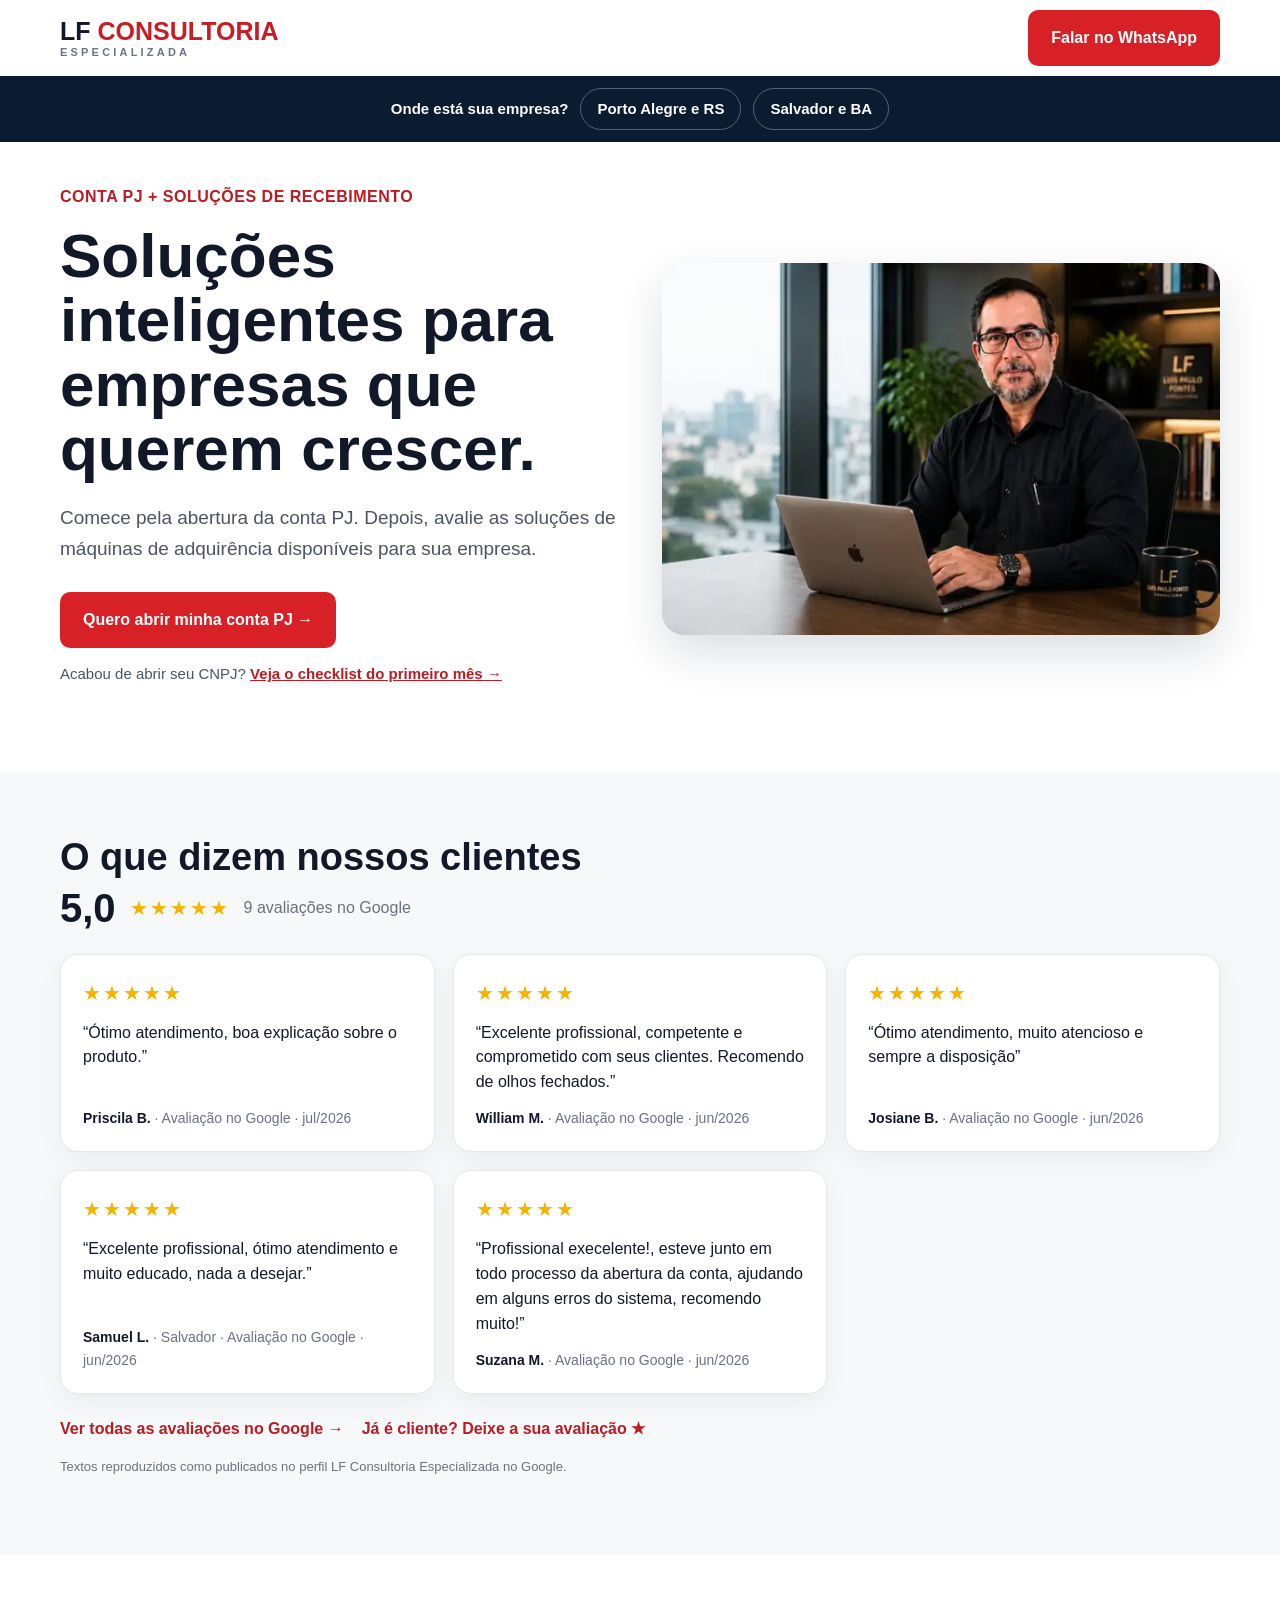
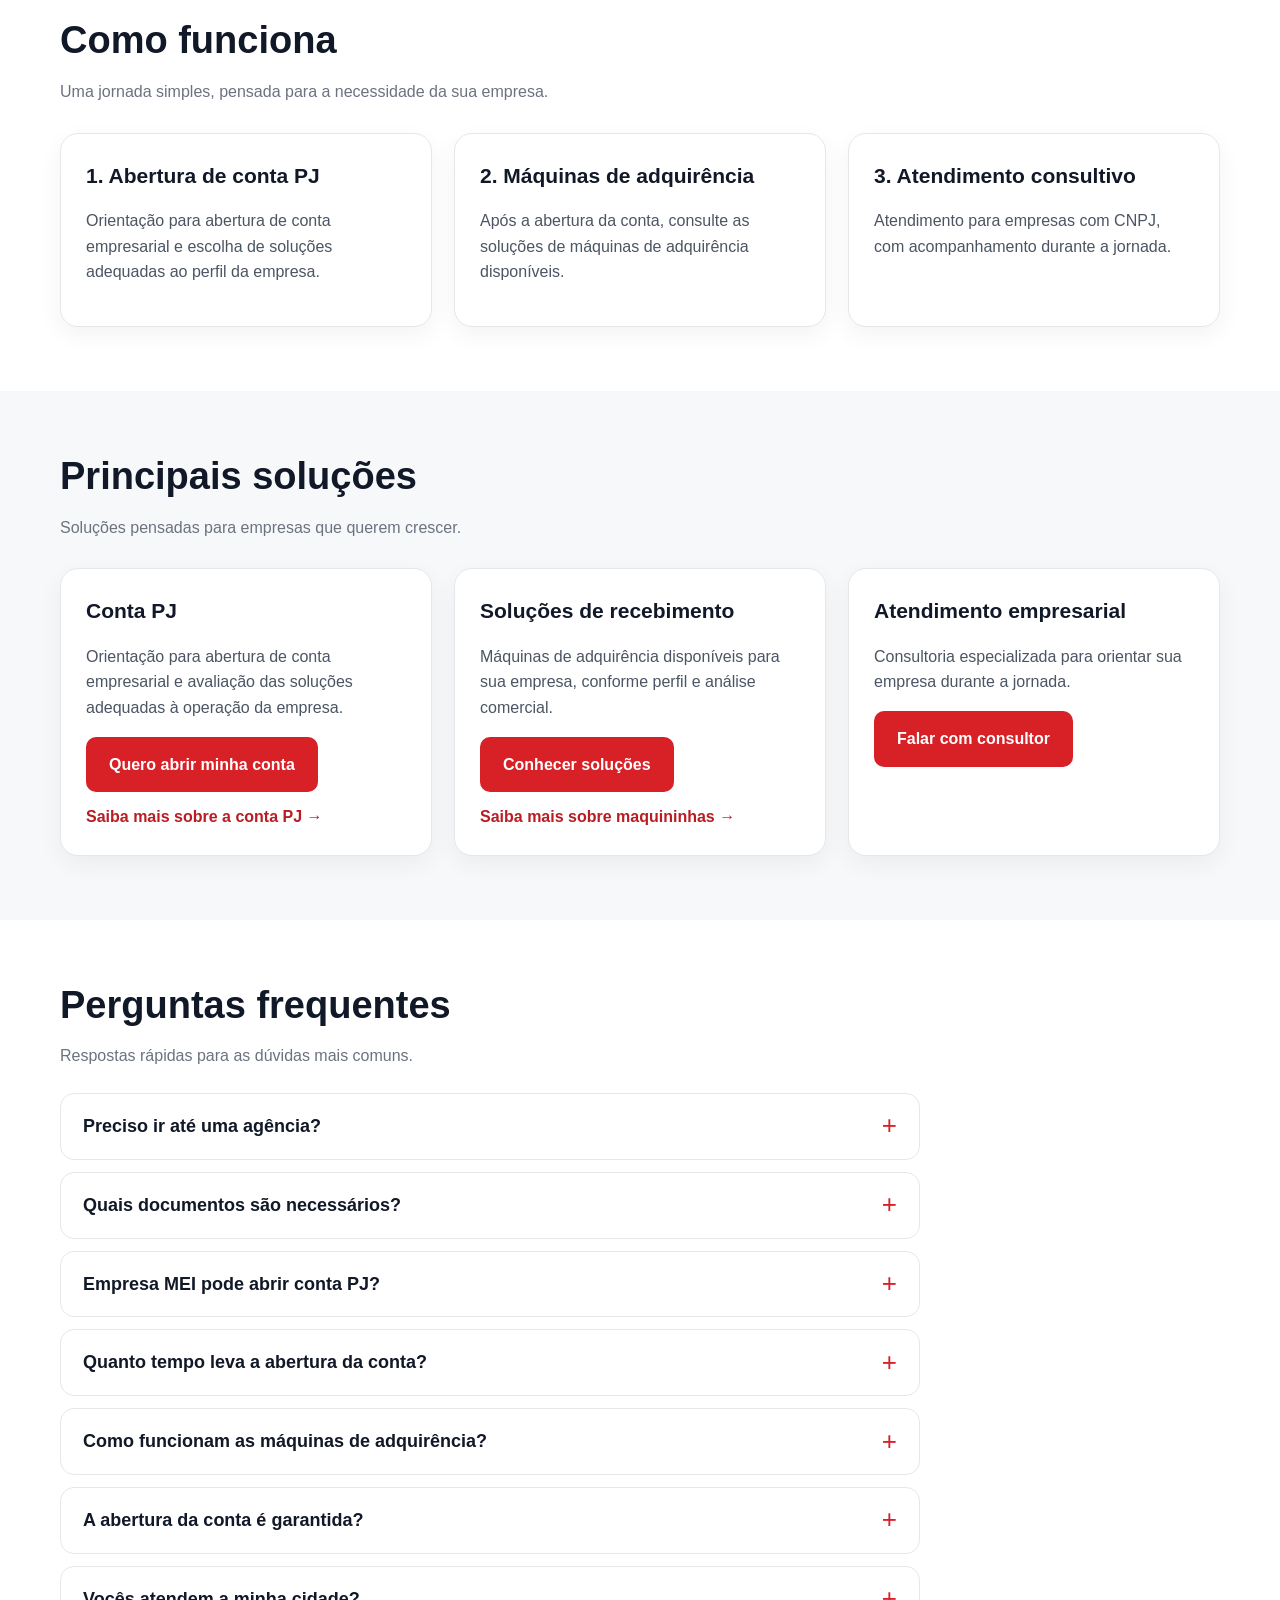
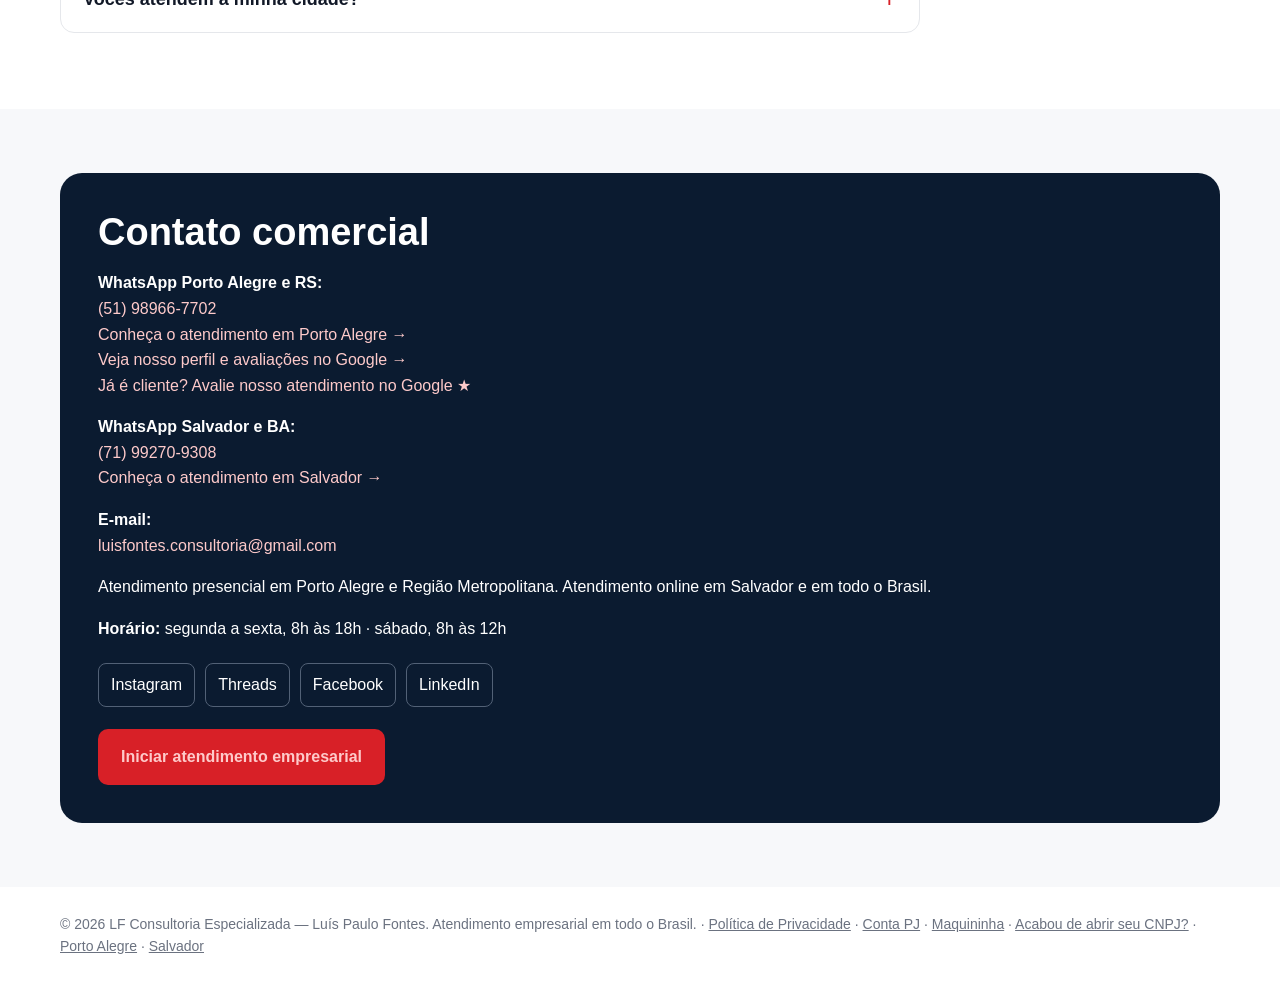
==== index.html @ 3cb7acec "Move o depoimento de Suzana M. para o fim da seção de avaliações Co-Authored-By: Claude Opus 5.5 <no" ====
<!doctype html><html lang="pt-BR"><head><meta charset="utf-8"><meta name="viewport" content="width=device-width,initial-scale=1"><title>LF Consultoria Especializada | Conta PJ e Soluções de Recebimento</title><meta name="description" content="LF Consultoria Especializada — soluções empresariais, conta PJ e soluções de recebimento para empresas."><link rel="canonical" href="https://luisfontesconsultoria-hub.github.io/luisfontes.consultoria.github/"><meta name="theme-color" content="#0b1b30"><link rel="icon" href="data:image/svg+xml,%3Csvg%20xmlns%3D%22http%3A//www.w3.org/2000/svg%22%20viewBox%3D%220%200%2064%2064%22%3E%3Crect%20width%3D%2264%22%20height%3D%2264%22%20rx%3D%2212%22%20fill%3D%22%230b1b30%22/%3E%3Ctext%20x%3D%2232%22%20y%3D%2243%22%20font-family%3D%22Arial%2CHelvetica%2Csans-serif%22%20font-size%3D%2230%22%20font-weight%3D%22900%22%20text-anchor%3D%22middle%22%20fill%3D%22%23fff%22%3EL%3Ctspan%20fill%3D%22%23d82027%22%3EF%3C/tspan%3E%3C/text%3E%3C/svg%3E"><meta property="og:type" content="website"><meta property="og:locale" content="pt_BR"><meta property="og:site_name" content="LF Consultoria Especializada"><meta property="og:url" content="https://luisfontesconsultoria-hub.github.io/luisfontes.consultoria.github/"><meta property="og:title" content="LF Consultoria Especializada | Conta PJ e Soluções de Recebimento"><meta property="og:description" content="Abertura de conta PJ e soluções de recebimento para empresas. Atendimento em Porto Alegre, Salvador e online em todo o Brasil."><meta property="og:image" content="https://luisfontesconsultoria-hub.github.io/luisfontes.consultoria.github/og-image.jpg"><meta property="og:image:width" content="600"><meta property="og:image:height" content="400"><meta name="twitter:card" content="summary_large_image"><script type="application/ld+json">{"@context":"https://schema.org","@type":"FinancialService","@id":"https://luisfontesconsultoria-hub.github.io/luisfontes.consultoria.github/#empresa","name":"LF Consultoria Especializada","alternateName":["LF Consultoria","Luís Paulo Fontes Consultoria Especializada"],"description":"Orientação para abertura de conta PJ e soluções de recebimento para empresas.","url":"https://luisfontesconsultoria-hub.github.io/luisfontes.consultoria.github/","image":"https://luisfontesconsultoria-hub.github.io/luisfontes.consultoria.github/og-image.jpg","email":"luisfontes.consultoria@gmail.com","telephone":"+55-51-98966-7702","founder":{"@type":"Person","name":"Luís Paulo Fontes"},"areaServed":[{"@type":"City","name":"Porto Alegre"},{"@type":"AdministrativeArea","name":"Região Metropolitana de Porto Alegre"},{"@type":"City","name":"Salvador"},{"@type":"Country","name":"Brasil"}],"contactPoint":[{"@type":"ContactPoint","contactType":"sales","telephone":"+55-51-98966-7702","areaServed":"BR-RS","availableLanguage":"pt-BR"},{"@type":"ContactPoint","contactType":"sales","telephone":"+55-71-99270-9308","areaServed":"BR-BA","availableLanguage":"pt-BR"}],"openingHoursSpecification":[{"@type":"OpeningHoursSpecification","dayOfWeek":["Monday","Tuesday","Wednesday","Thursday","Friday"],"opens":"08:00","closes":"18:00"},{"@type":"OpeningHoursSpecification","dayOfWeek":"Saturday","opens":"08:00","closes":"12:00"}],"sameAs":["https://share.google/SbMFxW7CFNUa42hHd","https://www.instagram.com/luisfontes.consultoria","https://www.threads.com/@luisfontes.consultoria","https://www.facebook.com/share/1LJSUG6sh6/","https://www.linkedin.com/in/luis-paulo-fontes-da-silva-oliveira-146855129"],"hasMap":"https://share.google/SbMFxW7CFNUa42hHd"}</script><script async src="https://www.googletagmanager.com/gtag/js?id=AW-17752633586"></script><script>window.dataLayer=window.dataLayer||[];function gtag(){dataLayer.push(arguments)}gtag('js',new Date());gtag('config','AW-17752633586');function conv(){gtag('event','conversion',{send_to:'AW-17752633586/MYgbCPb__N4cEPLhjpFC',value:1,currency:'BRL'})}</script><style>*{box-sizing:border-box}body{margin:0;font-family:Arial,Helvetica,sans-serif;color:#111827;line-height:1.6}a{text-decoration:none}.wrap{width:min(1160px,calc(100% - 32px));margin:auto}header{height:76px;display:flex;align-items:center;justify-content:space-between}.brand{font-size:25px;font-weight:900}.brand span{color:#c91c24}.btn{display:inline-block;background:#d82027;color:#fff;font-weight:800;padding:15px 23px;border-radius:10px}.hero{padding:42px 0 58px}.hero-grid{display:grid;grid-template-columns:1fr 1fr;gap:44px;align-items:center}.tag{font-size:16px;font-weight:900;letter-spacing:.5px;color:#b91c22}.hero h1{font-size:clamp(40px,5vw,62px);line-height:1.04;margin:14px 0 22px}.hero p{font-size:19px;color:#4b5563;max-width:570px;margin-bottom:28px}.photo{overflow:hidden;border-radius:22px;background:#f3f4f6;box-shadow:0 18px 45px #0b1b3024}.photo img{display:block;width:100%;height:auto}.section{padding:64px 0}.alt{background:#f7f8fa}h2{font-size:38px;line-height:1.15;margin:0 0 8px}.muted{color:#6b7280}.cards{display:grid;grid-template-columns:repeat(3,1fr);gap:22px;margin-top:28px}.card{background:#fff;border:1px solid #e5e7eb;border-radius:18px;padding:25px;box-shadow:0 8px 24px #0000000d}.card h3{font-size:21px;margin:0 0 10px}.card p{color:#4b5563}.contact{background:#0b1b30;color:#fff;border-radius:22px;padding:38px}.contact h2{color:#fff}.contact a{color:#fecaca}.socials{display:flex;flex-wrap:wrap;gap:10px;margin:22px 0}.socials a{color:#fff;border:1px solid #526176;padding:8px 12px;border-radius:8px}.faq{max-width:860px;margin-top:24px}.faq details{border:1px solid #e5e7eb;border-radius:14px;background:#fff;margin:0 0 12px}.faq summary{cursor:pointer;list-style:none;padding:18px 52px 18px 22px;font-weight:800;font-size:18px;position:relative}.faq summary::-webkit-details-marker{display:none}.faq summary::after{content:"+";position:absolute;right:22px;top:50%;transform:translateY(-50%);font-size:26px;font-weight:400;color:#d82027}.faq details[open] summary::after{content:"−"}.faq summary:focus-visible{outline:3px solid #111827;outline-offset:2px;border-radius:14px}.faq details p{margin:0;padding:0 22px 20px;color:#4b5563}.cities{background:#0b1b30;color:#fff}.cities .wrap{display:flex;align-items:center;justify-content:center;gap:12px;flex-wrap:wrap;padding:12px 0}.cities .q{font-weight:800;font-size:15px}.cities a{display:inline-block;color:#fff;border:1px solid #526176;border-radius:999px;padding:8px 16px;font-weight:800;font-size:15px}.cities a:hover{border-color:#fff}.cities a.on{background:#d82027;border-color:#d82027}.cities a:focus-visible{outline:3px solid #fff;outline-offset:2px}@media(max-width:800px){.cities .wrap{gap:8px;padding:10px 0}.cities .q{width:100%;text-align:center;font-size:14px}.cities a{font-size:14px;padding:8px 14px}}.footer{padding:26px 0;color:#6b7280;font-size:14px}.footer a{color:#6b7280;text-decoration:underline}.wa-float{display:none}@media(max-width:800px){.wrap{width:min(100% - 26px,1160px)}header{height:68px}.brand{font-size:22px}header .btn{display:none}.hero{padding:25px 0 42px}.hero-grid,.cards{grid-template-columns:1fr}.hero h1{font-size:42px}.hero p{font-size:17px}.photo{order:-1}.wa-float{display:block;position:fixed;left:13px;right:13px;bottom:12px;z-index:50;text-align:center;box-shadow:0 10px 28px #0b1b3059;opacity:0;transform:translateY(16px);pointer-events:none;transition:opacity .25s,transform .25s}.wa-float.show{opacity:1;transform:none;pointer-events:auto}body{padding-bottom:78px}.section{padding:48px 0}h2{font-size:32px}}.brand{line-height:1.05}.brand small{display:block;font-size:11px;letter-spacing:3.2px;color:#6b7280;font-weight:800;margin-top:3px}.reviews-head{display:flex;align-items:center;gap:14px;flex-wrap:wrap;margin:8px 0 6px}.score{font-size:40px;font-weight:900;line-height:1}.stars{color:#f5b301;letter-spacing:2px;font-size:20px}.reviews{display:grid;grid-template-columns:repeat(3,1fr);gap:18px;margin-top:26px}.review{background:#fff;border:1px solid #e5e7eb;border-radius:18px;padding:22px;margin:0;display:flex;flex-direction:column;gap:12px;box-shadow:0 8px 24px #0000000d}.review blockquote{margin:0;color:#111827;font-size:16px;line-height:1.55}.review figcaption{margin-top:auto;color:#6b7280;font-size:14px}.review figcaption strong{color:#111827}.rv-links{margin-top:22px;display:flex;gap:18px;flex-wrap:wrap}.rv-links a{color:#b91c22;font-weight:800}@media(max-width:800px){.reviews{grid-template-columns:1fr}.score{font-size:34px}}</style></head><body><header class="wrap"><div class="brand">LF <span>CONSULTORIA</span><small>ESPECIALIZADA</small></div><a class="btn" href="https://wa.me/5551989667702?text=Ol%C3%A1%2C%20Lu%C3%ADs%20Paulo.%20Sou%20respons%C3%A1vel%20por%20uma%20empresa%20e%20vim%20pelo%20site." target="_blank" rel="noopener" onclick="conv()">Falar no WhatsApp</a></header><nav class="cities" aria-label="Escolha sua cidade"><div class="wrap"><span class="q">Onde está sua empresa?</span><a href="./porto-alegre/">Porto Alegre e RS</a><a href="./salvador/">Salvador e BA</a></div></nav><main><section class="hero"><div class="wrap hero-grid"><div><div class="tag">CONTA PJ + SOLUÇÕES DE RECEBIMENTO</div><h1>Soluções inteligentes para empresas que querem crescer.</h1><p>Comece pela abertura da conta PJ. Depois, avalie as soluções de máquinas de adquirência disponíveis para sua empresa.</p><a class="btn" href="https://wa.me/5551989667702?text=Ol%C3%A1%2C%20Lu%C3%ADs%20Paulo.%20Sou%20respons%C3%A1vel%20por%20uma%20empresa%20e%20quero%20conhecer%20a%20solu%C3%A7%C3%A3o%20de%20conta%20PJ." target="_blank" rel="noopener" onclick="conv()">Quero abrir minha conta PJ →</a><p class="alt2" style="margin-top:14px;font-size:15px">Acabou de abrir seu CNPJ? <a href="./cnpj-novo/" style="color:#b91c22;font-weight:800;text-decoration:underline">Veja o checklist do primeiro mês →</a></p></div><div class="photo"><img src="[data-uri]" alt="Luís Paulo Fontes em atendimento empresarial" fetchpriority="high"></div></div></section><section class="section alt" id="avaliacoes"><div class="wrap"><h2>O que dizem nossos clientes</h2><div class="reviews-head"><span class="score">5,0</span><span class="stars" aria-label="Nota 5 de 5">★★★★★</span><span class="muted">9 avaliações no Google</span></div><div class="reviews"><figure class="review"><div class="stars" aria-label="5 de 5 estrelas">★★★★★</div><blockquote>“Ótimo atendimento, boa explicação sobre o produto.”</blockquote><figcaption><strong>Priscila B.</strong> · Avaliação no Google · jul/2026</figcaption></figure><figure class="review"><div class="stars" aria-label="5 de 5 estrelas">★★★★★</div><blockquote>“Excelente profissional, competente e comprometido com seus clientes. Recomendo de olhos fechados.”</blockquote><figcaption><strong>William M.</strong> · Avaliação no Google · jun/2026</figcaption></figure><figure class="review"><div class="stars" aria-label="5 de 5 estrelas">★★★★★</div><blockquote>“Ótimo atendimento, muito atencioso e sempre a disposição”</blockquote><figcaption><strong>Josiane B.</strong> · Avaliação no Google · jun/2026</figcaption></figure><figure class="review"><div class="stars" aria-label="5 de 5 estrelas">★★★★★</div><blockquote>“Excelente profissional, ótimo atendimento e muito educado, nada a desejar.”</blockquote><figcaption><strong>Samuel L.</strong> · Salvador · Avaliação no Google · jun/2026</figcaption></figure><figure class="review"><div class="stars" aria-label="5 de 5 estrelas">★★★★★</div><blockquote>“Profissional execelente!, esteve junto em todo processo da abertura da conta, ajudando em alguns erros do sistema, recomendo muito!”</blockquote><figcaption><strong>Suzana M.</strong> · Avaliação no Google · jun/2026</figcaption></figure></div><p class="rv-links"><a href="https://share.google/SbMFxW7CFNUa42hHd" target="_blank" rel="noopener">Ver todas as avaliações no Google →</a><a href="https://g.page/r/CeIYzFSqn0NKEBM/review" target="_blank" rel="noopener">Já é cliente? Deixe a sua avaliação ★</a></p><p class="muted" style="font-size:13px;margin-top:6px">Textos reproduzidos como publicados no perfil LF Consultoria Especializada no Google.</p></div></section><section class="section"><div class="wrap"><h2>Como funciona</h2><p class="muted">Uma jornada simples, pensada para a necessidade da sua empresa.</p><div class="cards"><article class="card"><h3>1. Abertura de conta PJ</h3><p>Orientação para abertura de conta empresarial e escolha de soluções adequadas ao perfil da empresa.</p></article><article class="card"><h3>2. Máquinas de adquirência</h3><p>Após a abertura da conta, consulte as soluções de máquinas de adquirência disponíveis.</p></article><article class="card"><h3>3. Atendimento consultivo</h3><p>Atendimento para empresas com CNPJ, com acompanhamento durante a jornada.</p></article></div></div></section><section class="section alt"><div class="wrap"><h2>Principais soluções</h2><p class="muted">Soluções pensadas para empresas que querem crescer.</p><div class="cards"><article class="card"><h3>Conta PJ</h3><p>Orientação para abertura de conta empresarial e avaliação das soluções adequadas à operação da empresa.</p><a class="btn" href="https://wa.me/5551989667702?text=Ol%C3%A1%2C%20Lu%C3%ADs%20Paulo.%20Quero%20abrir%20minha%20conta%20PJ." target="_blank" rel="noopener" onclick="conv()">Quero abrir minha conta</a><p style="margin:12px 0 0"><a href="./conta-pj/" style="color:#b91c22;font-weight:800">Saiba mais sobre a conta PJ →</a></p></article><article class="card"><h3>Soluções de recebimento</h3><p>Máquinas de adquirência disponíveis para sua empresa, conforme perfil e análise comercial.</p><a class="btn" href="https://wa.me/5551989667702?text=Ol%C3%A1%2C%20Lu%C3%ADs%20Paulo.%20Quero%20conhecer%20as%20solu%C3%A7%C3%B5es%20de%20recebimento." target="_blank" rel="noopener" onclick="conv()">Conhecer soluções</a><p style="margin:12px 0 0"><a href="./maquininha/" style="color:#b91c22;font-weight:800">Saiba mais sobre maquininhas →</a></p></article><article class="card"><h3>Atendimento empresarial</h3><p>Consultoria especializada para orientar sua empresa durante a jornada.</p><a class="btn" href="https://wa.me/5551989667702?text=Ol%C3%A1%2C%20Lu%C3%ADs%20Paulo.%20Quero%20falar%20sobre%20minha%20empresa." target="_blank" rel="noopener" onclick="conv()">Falar com consultor</a></article></div></div></section><section class="section" id="perguntas"><div class="wrap"><h2>Perguntas frequentes</h2><p class="muted">Respostas rápidas para as dúvidas mais comuns.</p><div class="faq"><details><summary>Preciso ir até uma agência?</summary><p>O atendimento começa pelo WhatsApp e boa parte da jornada pode ser feita a distância. Se alguma etapa exigir atendimento presencial, você é avisado com antecedência.</p></details><details><summary>Quais documentos são necessários?</summary><p>Depende do tipo de empresa (MEI, ME, LTDA, entre outros). No primeiro contato, você recebe a lista exata de documentos para o seu caso.</p></details><details><summary>Empresa MEI pode abrir conta PJ?</summary><p>Sim. Empresas MEI também podem solicitar a abertura de conta PJ. A aprovação depende da análise da instituição financeira.</p></details><details><summary>Quanto tempo leva a abertura da conta?</summary><p>O prazo varia conforme a documentação e a análise da instituição financeira. Você acompanha cada etapa com o seu consultor.</p></details><details><summary>Como funcionam as máquinas de adquirência?</summary><p>As soluções de recebimento são apresentadas após a abertura da conta PJ, conforme o perfil da empresa e a análise comercial.</p></details><details><summary>A abertura da conta é garantida?</summary><p>Não. A abertura de conta e a contratação de soluções dependem da análise e das políticas da instituição financeira. Nosso papel é orientar e acompanhar todo o processo.</p></details><details><summary>Vocês atendem a minha cidade?</summary><p>Atendimento presencial em Porto Alegre e Região Metropolitana. Em Salvador e no restante do Brasil, o atendimento é online.</p></details></div></div></section><section class="section alt"><div class="wrap"><div class="contact"><h2>Contato comercial</h2><p><strong>WhatsApp Porto Alegre e RS:</strong><br><a href="https://wa.me/5551989667702" target="_blank" rel="noopener" onclick="conv()">(51) 98966-7702</a><br><a href="./porto-alegre/">Conheça o atendimento em Porto Alegre →</a><br><a href="https://share.google/SbMFxW7CFNUa42hHd" target="_blank" rel="noopener">Veja nosso perfil e avaliações no Google →</a><br><a href="https://g.page/r/CeIYzFSqn0NKEBM/review" target="_blank" rel="noopener">Já é cliente? Avalie nosso atendimento no Google ★</a></p><p><strong>WhatsApp Salvador e BA:</strong><br><a href="https://wa.me/5571992709308?text=Ol%C3%A1%2C%20Lu%C3%ADs%20Paulo.%20Sou%20de%20Salvador%20e%20quero%20falar%20sobre%20minha%20empresa." target="_blank" rel="noopener" onclick="conv()">(71) 99270-9308</a><br><a href="./salvador/">Conheça o atendimento em Salvador →</a></p><p><strong>E-mail:</strong><br><a href="mailto:luisfontes.consultoria@gmail.com">luisfontes.consultoria@gmail.com</a></p><p>Atendimento presencial em Porto Alegre e Região Metropolitana. Atendimento online em Salvador e em todo o Brasil.</p><p><strong>Horário:</strong> segunda a sexta, 8h às 18h · sábado, 8h às 12h</p><div class="socials"><a href="https://www.instagram.com/luisfontes.consultoria" target="_blank" rel="noopener">Instagram</a><a href="https://www.threads.com/@luisfontes.consultoria" target="_blank" rel="noopener">Threads</a><a href="https://www.facebook.com/share/1LJSUG6sh6/" target="_blank" rel="noopener">Facebook</a><a href="https://www.linkedin.com/in/luis-paulo-fontes-da-silva-oliveira-146855129" target="_blank" rel="noopener">LinkedIn</a></div><a class="btn" href="https://wa.me/5551989667702?text=Ol%C3%A1%2C%20Lu%C3%ADs%20Paulo.%20Quero%20iniciar%20meu%20atendimento%20empresarial." target="_blank" rel="noopener" onclick="conv()">Iniciar atendimento empresarial</a></div></div></section></main><footer class="wrap footer">© 2026 LF Consultoria Especializada — Luís Paulo Fontes. Atendimento empresarial em todo o Brasil. · <a href="./privacidade.html">Política de Privacidade</a> · <a href="./conta-pj/">Conta PJ</a> · <a href="./maquininha/">Maquininha</a> · <a href="./cnpj-novo/">Acabou de abrir seu CNPJ?</a> · <a href="./porto-alegre/">Porto Alegre</a> · <a href="./salvador/">Salvador</a></footer><a class="btn wa-float" href="https://wa.me/5551989667702?text=Ol%C3%A1%2C%20Lu%C3%ADs%20Paulo.%20Sou%20respons%C3%A1vel%20por%20uma%20empresa%20e%20vim%20pelo%20site." target="_blank" rel="noopener" onclick="conv()">Falar no WhatsApp</a><script>(function(){var f=document.querySelector(".wa-float");if(!f)return;function u(){f.classList.toggle("show",window.scrollY>520)}window.addEventListener("scroll",u,{passive:true});u()})();</script><script src="./sdr-bridge.js" defer></script></body></html>
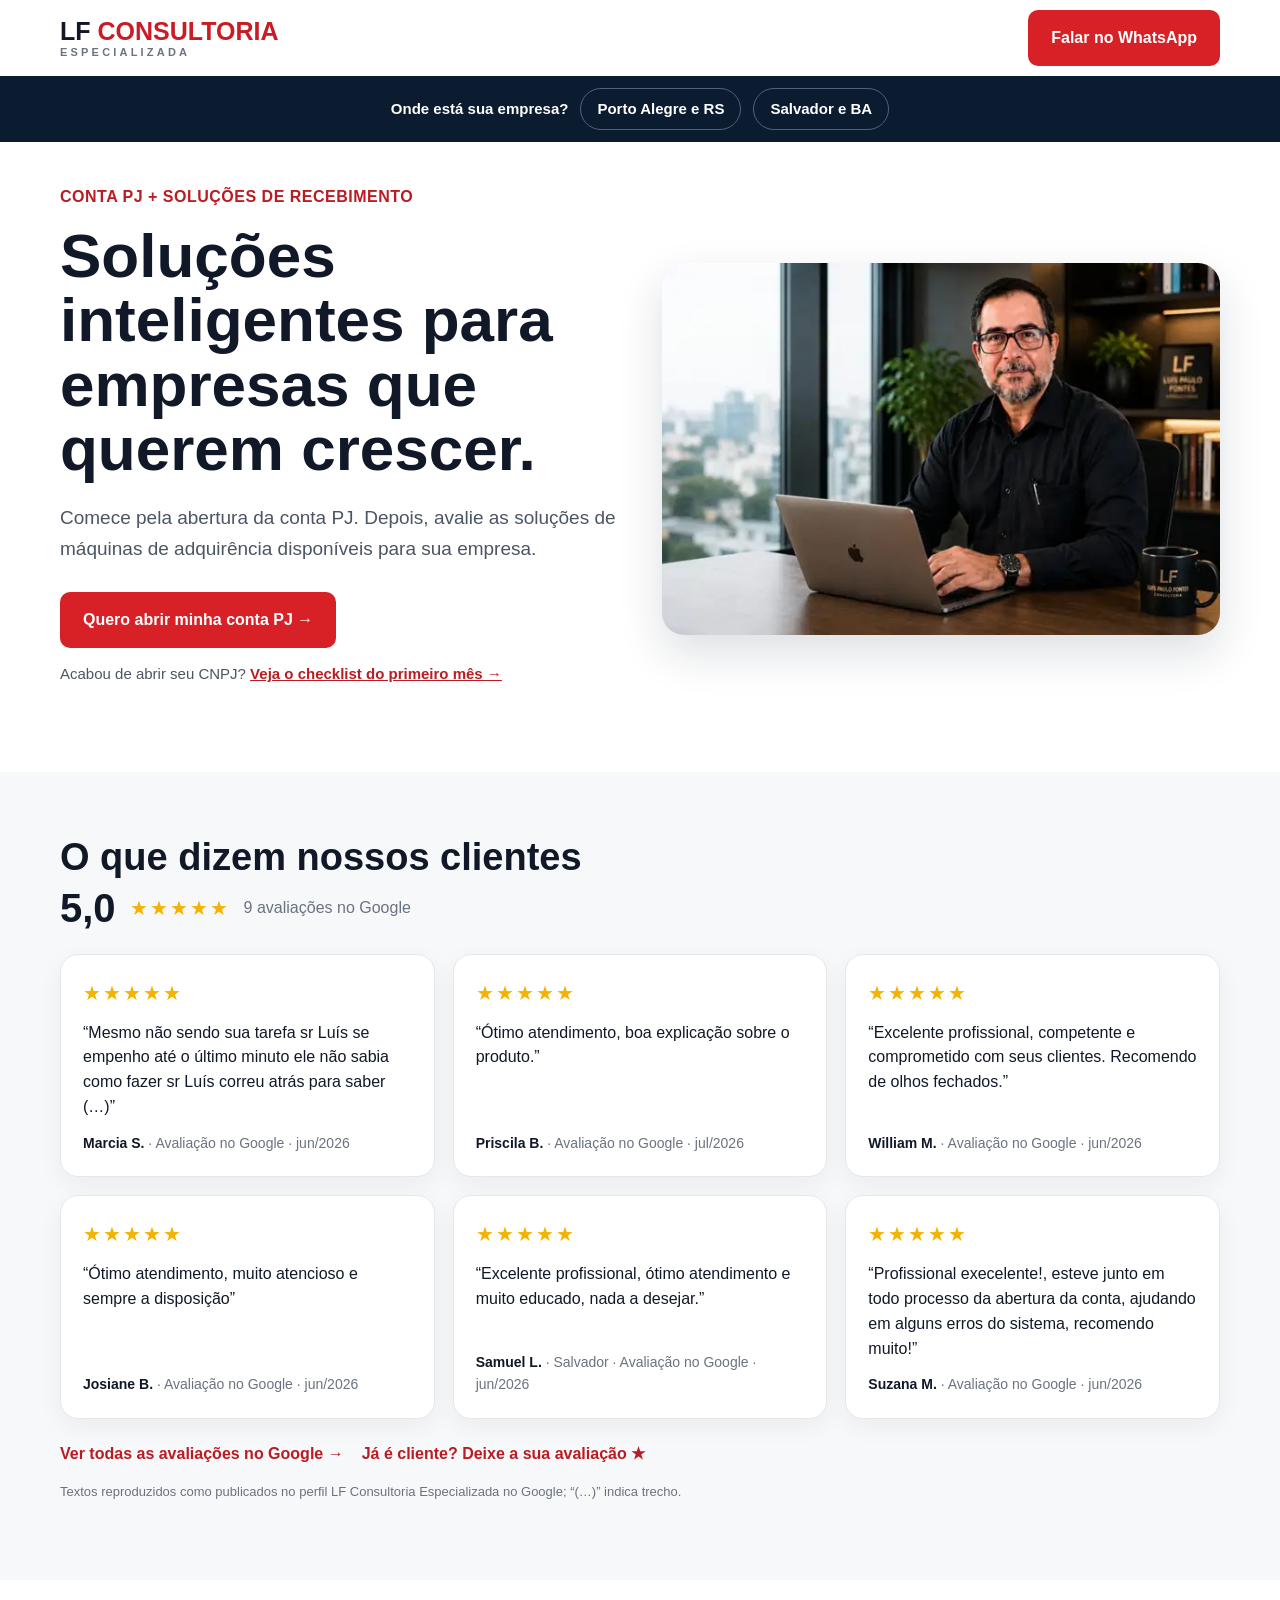
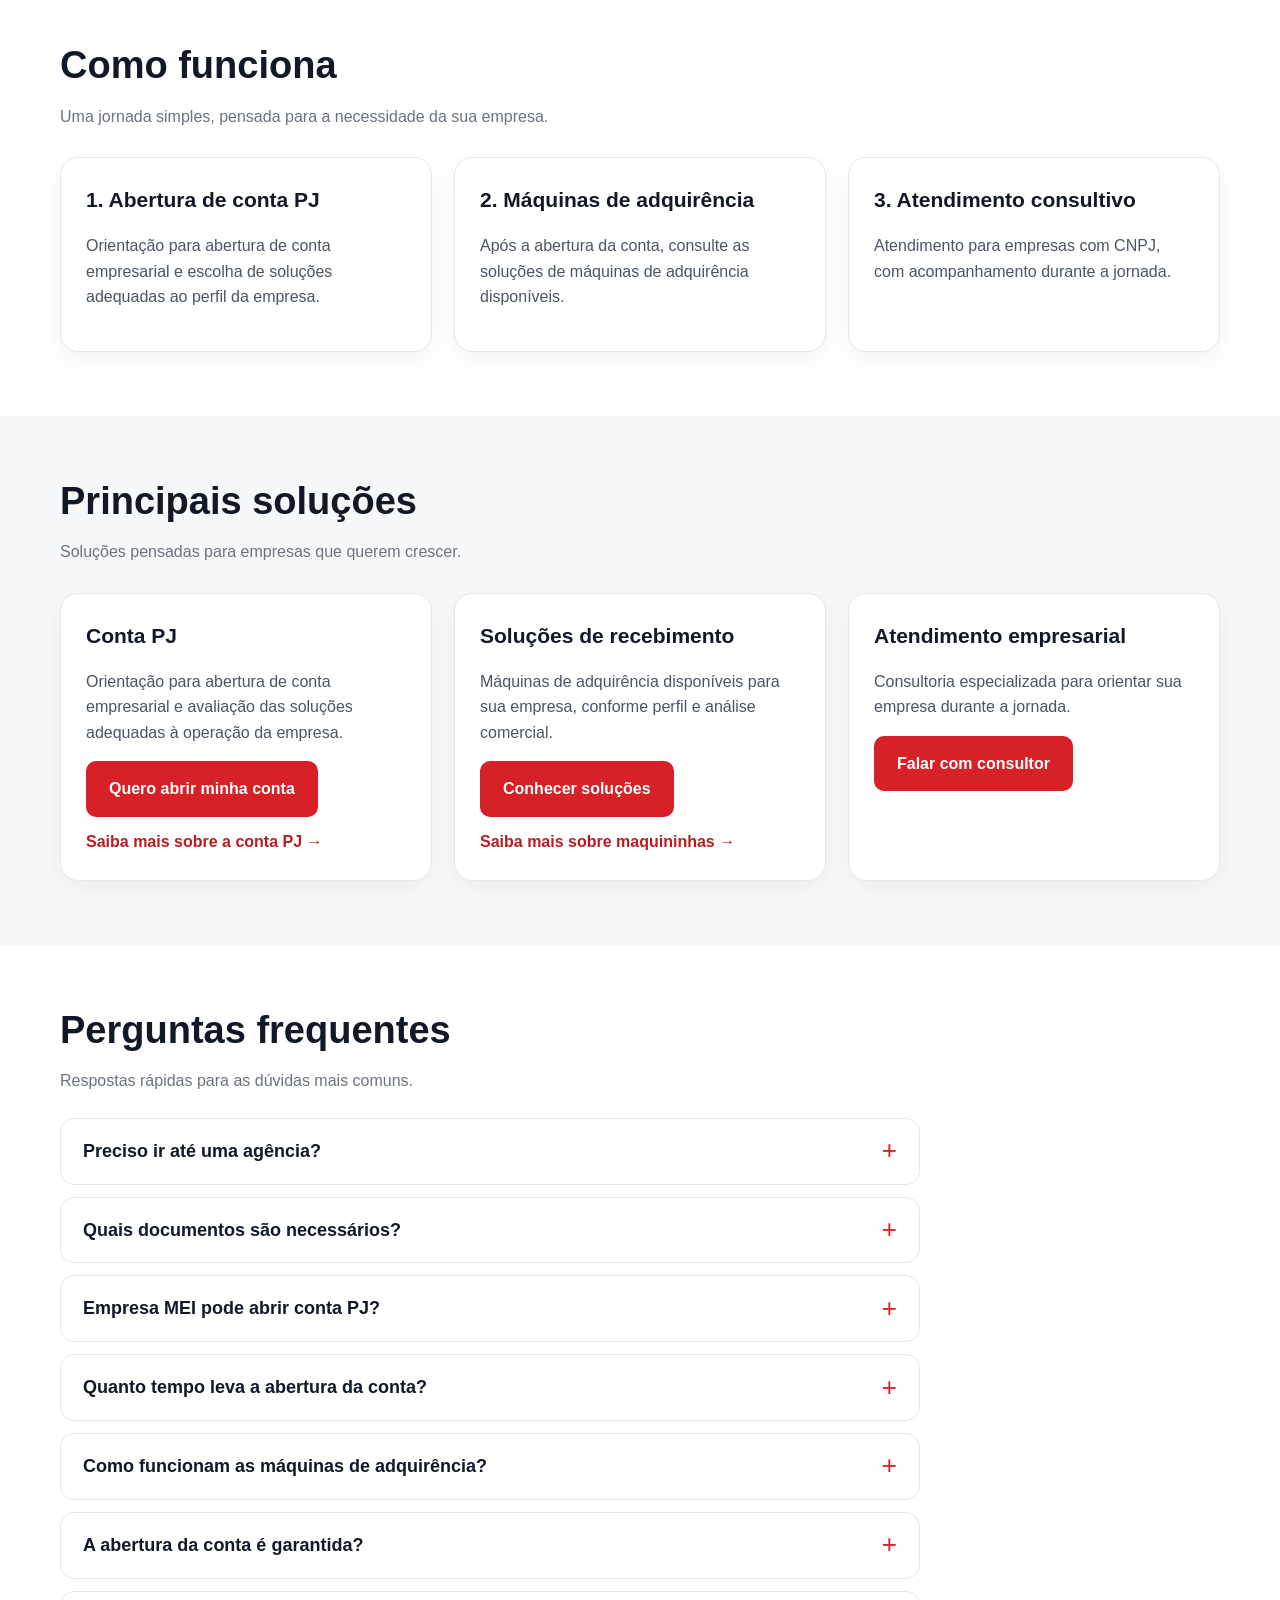
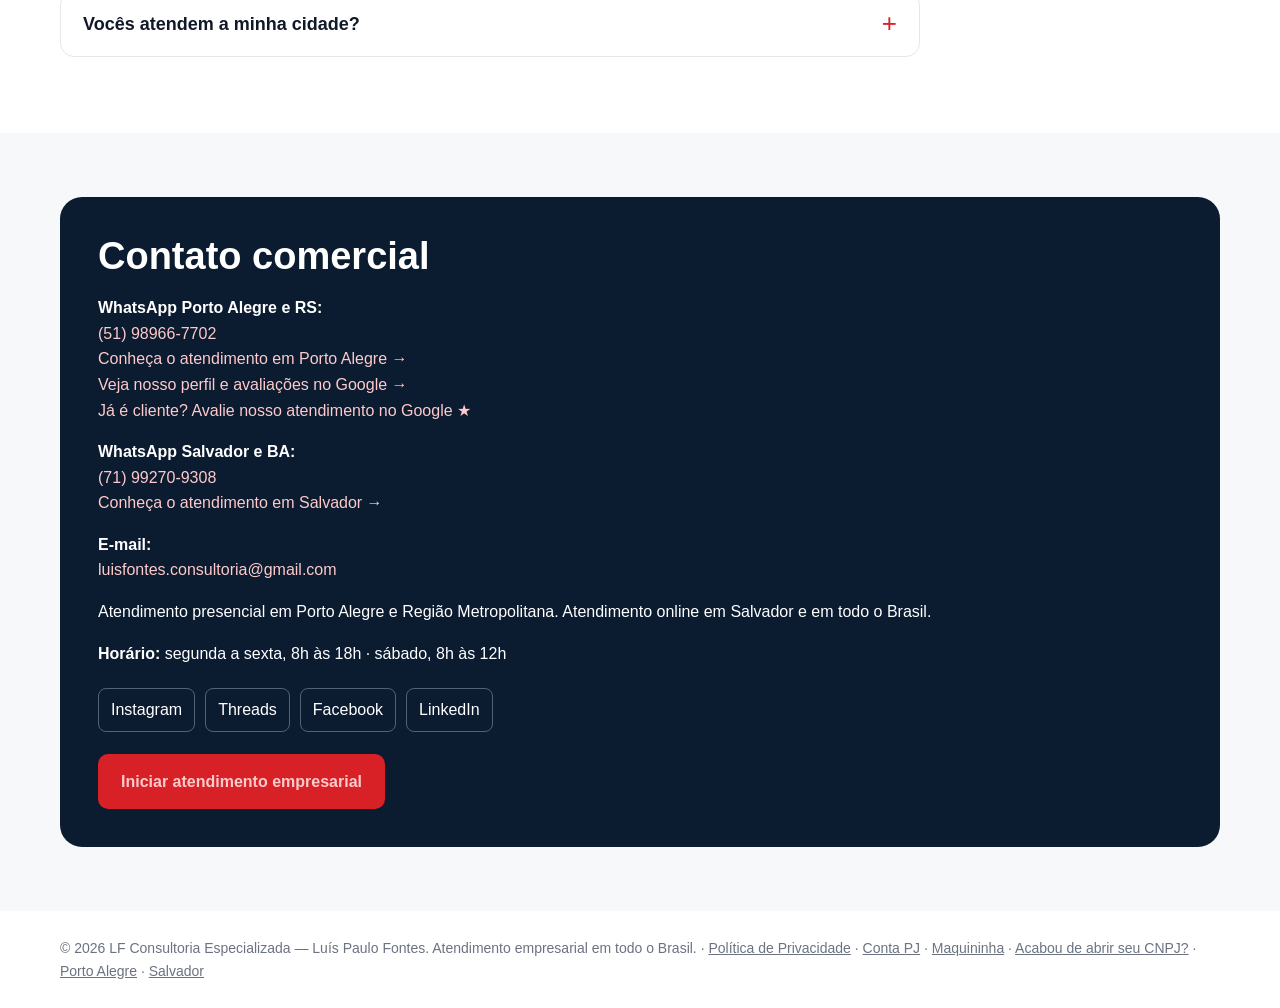
==== commit beaeeb13: "Adiciona depoimento de Marcia S. (trecho) nas avaliações - Trecho literal do início da avaliação no " ====
--- a/index.html
+++ b/index.html
@@ -1 +1 @@
-<!doctype html><html lang="pt-BR"><head><meta charset="utf-8"><meta name="viewport" content="width=device-width,initial-scale=1"><title>LF Consultoria Especializada | Conta PJ e Soluções de Recebimento</title><meta name="description" content="LF Consultoria Especializada — soluções empresariais, conta PJ e soluções de recebimento para empresas."><link rel="canonical" href="https://luisfontesconsultoria-hub.github.io/luisfontes.consultoria.github/"><meta name="theme-color" content="#0b1b30"><link rel="icon" href="data:image/svg+xml,%3Csvg%20xmlns%3D%22http%3A//www.w3.org/2000/svg%22%20viewBox%3D%220%200%2064%2064%22%3E%3Crect%20width%3D%2264%22%20height%3D%2264%22%20rx%3D%2212%22%20fill%3D%22%230b1b30%22/%3E%3Ctext%20x%3D%2232%22%20y%3D%2243%22%20font-family%3D%22Arial%2CHelvetica%2Csans-serif%22%20font-size%3D%2230%22%20font-weight%3D%22900%22%20text-anchor%3D%22middle%22%20fill%3D%22%23fff%22%3EL%3Ctspan%20fill%3D%22%23d82027%22%3EF%3C/tspan%3E%3C/text%3E%3C/svg%3E"><meta property="og:type" content="website"><meta property="og:locale" content="pt_BR"><meta property="og:site_name" content="LF Consultoria Especializada"><meta property="og:url" content="https://luisfontesconsultoria-hub.github.io/luisfontes.consultoria.github/"><meta property="og:title" content="LF Consultoria Especializada | Conta PJ e Soluções de Recebimento"><meta property="og:description" content="Abertura de conta PJ e soluções de recebimento para empresas. Atendimento em Porto Alegre, Salvador e online em todo o Brasil."><meta property="og:image" content="https://luisfontesconsultoria-hub.github.io/luisfontes.consultoria.github/og-image.jpg"><meta property="og:image:width" content="600"><meta property="og:image:height" content="400"><meta name="twitter:card" content="summary_large_image"><script type="application/ld+json">{"@context":"https://schema.org","@type":"FinancialService","@id":"https://luisfontesconsultoria-hub.github.io/luisfontes.consultoria.github/#empresa","name":"LF Consultoria Especializada","alternateName":["LF Consultoria","Luís Paulo Fontes Consultoria Especializada"],"description":"Orientação para abertura de conta PJ e soluções de recebimento para empresas.","url":"https://luisfontesconsultoria-hub.github.io/luisfontes.consultoria.github/","image":"https://luisfontesconsultoria-hub.github.io/luisfontes.consultoria.github/og-image.jpg","email":"luisfontes.consultoria@gmail.com","telephone":"+55-51-98966-7702","founder":{"@type":"Person","name":"Luís Paulo Fontes"},"areaServed":[{"@type":"City","name":"Porto Alegre"},{"@type":"AdministrativeArea","name":"Região Metropolitana de Porto Alegre"},{"@type":"City","name":"Salvador"},{"@type":"Country","name":"Brasil"}],"contactPoint":[{"@type":"ContactPoint","contactType":"sales","telephone":"+55-51-98966-7702","areaServed":"BR-RS","availableLanguage":"pt-BR"},{"@type":"ContactPoint","contactType":"sales","telephone":"+55-71-99270-9308","areaServed":"BR-BA","availableLanguage":"pt-BR"}],"openingHoursSpecification":[{"@type":"OpeningHoursSpecification","dayOfWeek":["Monday","Tuesday","Wednesday","Thursday","Friday"],"opens":"08:00","closes":"18:00"},{"@type":"OpeningHoursSpecification","dayOfWeek":"Saturday","opens":"08:00","closes":"12:00"}],"sameAs":["https://share.google/SbMFxW7CFNUa42hHd","https://www.instagram.com/luisfontes.consultoria","https://www.threads.com/@luisfontes.consultoria","https://www.facebook.com/share/1LJSUG6sh6/","https://www.linkedin.com/in/luis-paulo-fontes-da-silva-oliveira-146855129"],"hasMap":"https://share.google/SbMFxW7CFNUa42hHd"}</script><script async src="https://www.googletagmanager.com/gtag/js?id=AW-17752633586"></script><script>window.dataLayer=window.dataLayer||[];function gtag(){dataLayer.push(arguments)}gtag('js',new Date());gtag('config','AW-17752633586');function conv(){gtag('event','conversion',{send_to:'AW-17752633586/MYgbCPb__N4cEPLhjpFC',value:1,currency:'BRL'})}</script><style>*{box-sizing:border-box}body{margin:0;font-family:Arial,Helvetica,sans-serif;color:#111827;line-height:1.6}a{text-decoration:none}.wrap{width:min(1160px,calc(100% - 32px));margin:auto}header{height:76px;display:flex;align-items:center;justify-content:space-between}.brand{font-size:25px;font-weight:900}.brand span{color:#c91c24}.btn{display:inline-block;background:#d82027;color:#fff;font-weight:800;padding:15px 23px;border-radius:10px}.hero{padding:42px 0 58px}.hero-grid{display:grid;grid-template-columns:1fr 1fr;gap:44px;align-items:center}.tag{font-size:16px;font-weight:900;letter-spacing:.5px;color:#b91c22}.hero h1{font-size:clamp(40px,5vw,62px);line-height:1.04;margin:14px 0 22px}.hero p{font-size:19px;color:#4b5563;max-width:570px;margin-bottom:28px}.photo{overflow:hidden;border-radius:22px;background:#f3f4f6;box-shadow:0 18px 45px #0b1b3024}.photo img{display:block;width:100%;height:auto}.section{padding:64px 0}.alt{background:#f7f8fa}h2{font-size:38px;line-height:1.15;margin:0 0 8px}.muted{color:#6b7280}.cards{display:grid;grid-template-columns:repeat(3,1fr);gap:22px;margin-top:28px}.card{background:#fff;border:1px solid #e5e7eb;border-radius:18px;padding:25px;box-shadow:0 8px 24px #0000000d}.card h3{font-size:21px;margin:0 0 10px}.card p{color:#4b5563}.contact{background:#0b1b30;color:#fff;border-radius:22px;padding:38px}.contact h2{color:#fff}.contact a{color:#fecaca}.socials{display:flex;flex-wrap:wrap;gap:10px;margin:22px 0}.socials a{color:#fff;border:1px solid #526176;padding:8px 12px;border-radius:8px}.faq{max-width:860px;margin-top:24px}.faq details{border:1px solid #e5e7eb;border-radius:14px;background:#fff;margin:0 0 12px}.faq summary{cursor:pointer;list-style:none;padding:18px 52px 18px 22px;font-weight:800;font-size:18px;position:relative}.faq summary::-webkit-details-marker{display:none}.faq summary::after{content:"+";position:absolute;right:22px;top:50%;transform:translateY(-50%);font-size:26px;font-weight:400;color:#d82027}.faq details[open] summary::after{content:"−"}.faq summary:focus-visible{outline:3px solid #111827;outline-offset:2px;border-radius:14px}.faq details p{margin:0;padding:0 22px 20px;color:#4b5563}.cities{background:#0b1b30;color:#fff}.cities .wrap{display:flex;align-items:center;justify-content:center;gap:12px;flex-wrap:wrap;padding:12px 0}.cities .q{font-weight:800;font-size:15px}.cities a{display:inline-block;color:#fff;border:1px solid #526176;border-radius:999px;padding:8px 16px;font-weight:800;font-size:15px}.cities a:hover{border-color:#fff}.cities a.on{background:#d82027;border-color:#d82027}.cities a:focus-visible{outline:3px solid #fff;outline-offset:2px}@media(max-width:800px){.cities .wrap{gap:8px;padding:10px 0}.cities .q{width:100%;text-align:center;font-size:14px}.cities a{font-size:14px;padding:8px 14px}}.footer{padding:26px 0;color:#6b7280;font-size:14px}.footer a{color:#6b7280;text-decoration:underline}.wa-float{display:none}@media(max-width:800px){.wrap{width:min(100% - 26px,1160px)}header{height:68px}.brand{font-size:22px}header .btn{display:none}.hero{padding:25px 0 42px}.hero-grid,.cards{grid-template-columns:1fr}.hero h1{font-size:42px}.hero p{font-size:17px}.photo{order:-1}.wa-float{display:block;position:fixed;left:13px;right:13px;bottom:12px;z-index:50;text-align:center;box-shadow:0 10px 28px #0b1b3059;opacity:0;transform:translateY(16px);pointer-events:none;transition:opacity .25s,transform .25s}.wa-float.show{opacity:1;transform:none;pointer-events:auto}body{padding-bottom:78px}.section{padding:48px 0}h2{font-size:32px}}.brand{line-height:1.05}.brand small{display:block;font-size:11px;letter-spacing:3.2px;color:#6b7280;font-weight:800;margin-top:3px}.reviews-head{display:flex;align-items:center;gap:14px;flex-wrap:wrap;margin:8px 0 6px}.score{font-size:40px;font-weight:900;line-height:1}.stars{color:#f5b301;letter-spacing:2px;font-size:20px}.reviews{display:grid;grid-template-columns:repeat(3,1fr);gap:18px;margin-top:26px}.review{background:#fff;border:1px solid #e5e7eb;border-radius:18px;padding:22px;margin:0;display:flex;flex-direction:column;gap:12px;box-shadow:0 8px 24px #0000000d}.review blockquote{margin:0;color:#111827;font-size:16px;line-height:1.55}.review figcaption{margin-top:auto;color:#6b7280;font-size:14px}.review figcaption strong{color:#111827}.rv-links{margin-top:22px;display:flex;gap:18px;flex-wrap:wrap}.rv-links a{color:#b91c22;font-weight:800}@media(max-width:800px){.reviews{grid-template-columns:1fr}.score{font-size:34px}}</style></head><body><header class="wrap"><div class="brand">LF <span>CONSULTORIA</span><small>ESPECIALIZADA</small></div><a class="btn" href="https://wa.me/5551989667702?text=Ol%C3%A1%2C%20Lu%C3%ADs%20Paulo.%20Sou%20respons%C3%A1vel%20por%20uma%20empresa%20e%20vim%20pelo%20site." target="_blank" rel="noopener" onclick="conv()">Falar no WhatsApp</a></header><nav class="cities" aria-label="Escolha sua cidade"><div class="wrap"><span class="q">Onde está sua empresa?</span><a href="./porto-alegre/">Porto Alegre e RS</a><a href="./salvador/">Salvador e BA</a></div></nav><main><section class="hero"><div class="wrap hero-grid"><div><div class="tag">CONTA PJ + SOLUÇÕES DE RECEBIMENTO</div><h1>Soluções inteligentes para empresas que querem crescer.</h1><p>Comece pela abertura da conta PJ. Depois, avalie as soluções de máquinas de adquirência disponíveis para sua empresa.</p><a class="btn" href="https://wa.me/5551989667702?text=Ol%C3%A1%2C%20Lu%C3%ADs%20Paulo.%20Sou%20respons%C3%A1vel%20por%20uma%20empresa%20e%20quero%20conhecer%20a%20solu%C3%A7%C3%A3o%20de%20conta%20PJ." target="_blank" rel="noopener" onclick="conv()">Quero abrir minha conta PJ →</a><p class="alt2" style="margin-top:14px;font-size:15px">Acabou de abrir seu CNPJ? <a href="./cnpj-novo/" style="color:#b91c22;font-weight:800;text-decoration:underline">Veja o checklist do primeiro mês →</a></p></div><div class="photo"><img src="[data-uri]" alt="Luís Paulo Fontes em atendimento empresarial" fetchpriority="high"></div></div></section><section class="section alt" id="avaliacoes"><div class="wrap"><h2>O que dizem nossos clientes</h2><div class="reviews-head"><span class="score">5,0</span><span class="stars" aria-label="Nota 5 de 5">★★★★★</span><span class="muted">9 avaliações no Google</span></div><div class="reviews"><figure class="review"><div class="stars" aria-label="5 de 5 estrelas">★★★★★</div><blockquote>“Ótimo atendimento, boa explicação sobre o produto.”</blockquote><figcaption><strong>Priscila B.</strong> · Avaliação no Google · jul/2026</figcaption></figure><figure class="review"><div class="stars" aria-label="5 de 5 estrelas">★★★★★</div><blockquote>“Excelente profissional, competente e comprometido com seus clientes. Recomendo de olhos fechados.”</blockquote><figcaption><strong>William M.</strong> · Avaliação no Google · jun/2026</figcaption></figure><figure class="review"><div class="stars" aria-label="5 de 5 estrelas">★★★★★</div><blockquote>“Ótimo atendimento, muito atencioso e sempre a disposição”</blockquote><figcaption><strong>Josiane B.</strong> · Avaliação no Google · jun/2026</figcaption></figure><figure class="review"><div class="stars" aria-label="5 de 5 estrelas">★★★★★</div><blockquote>“Excelente profissional, ótimo atendimento e muito educado, nada a desejar.”</blockquote><figcaption><strong>Samuel L.</strong> · Salvador · Avaliação no Google · jun/2026</figcaption></figure><figure class="review"><div class="stars" aria-label="5 de 5 estrelas">★★★★★</div><blockquote>“Profissional execelente!, esteve junto em todo processo da abertura da conta, ajudando em alguns erros do sistema, recomendo muito!”</blockquote><figcaption><strong>Suzana M.</strong> · Avaliação no Google · jun/2026</figcaption></figure></div><p class="rv-links"><a href="https://share.google/SbMFxW7CFNUa42hHd" target="_blank" rel="noopener">Ver todas as avaliações no Google →</a><a href="https://g.page/r/CeIYzFSqn0NKEBM/review" target="_blank" rel="noopener">Já é cliente? Deixe a sua avaliação ★</a></p><p class="muted" style="font-size:13px;margin-top:6px">Textos reproduzidos como publicados no perfil LF Consultoria Especializada no Google.</p></div></section><section class="section"><div class="wrap"><h2>Como funciona</h2><p class="muted">Uma jornada simples, pensada para a necessidade da sua empresa.</p><div class="cards"><article class="card"><h3>1. Abertura de conta PJ</h3><p>Orientação para abertura de conta empresarial e escolha de soluções adequadas ao perfil da empresa.</p></article><article class="card"><h3>2. Máquinas de adquirência</h3><p>Após a abertura da conta, consulte as soluções de máquinas de adquirência disponíveis.</p></article><article class="card"><h3>3. Atendimento consultivo</h3><p>Atendimento para empresas com CNPJ, com acompanhamento durante a jornada.</p></article></div></div></section><section class="section alt"><div class="wrap"><h2>Principais soluções</h2><p class="muted">Soluções pensadas para empresas que querem crescer.</p><div class="cards"><article class="card"><h3>Conta PJ</h3><p>Orientação para abertura de conta empresarial e avaliação das soluções adequadas à operação da empresa.</p><a class="btn" href="https://wa.me/5551989667702?text=Ol%C3%A1%2C%20Lu%C3%ADs%20Paulo.%20Quero%20abrir%20minha%20conta%20PJ." target="_blank" rel="noopener" onclick="conv()">Quero abrir minha conta</a><p style="margin:12px 0 0"><a href="./conta-pj/" style="color:#b91c22;font-weight:800">Saiba mais sobre a conta PJ →</a></p></article><article class="card"><h3>Soluções de recebimento</h3><p>Máquinas de adquirência disponíveis para sua empresa, conforme perfil e análise comercial.</p><a class="btn" href="https://wa.me/5551989667702?text=Ol%C3%A1%2C%20Lu%C3%ADs%20Paulo.%20Quero%20conhecer%20as%20solu%C3%A7%C3%B5es%20de%20recebimento." target="_blank" rel="noopener" onclick="conv()">Conhecer soluções</a><p style="margin:12px 0 0"><a href="./maquininha/" style="color:#b91c22;font-weight:800">Saiba mais sobre maquininhas →</a></p></article><article class="card"><h3>Atendimento empresarial</h3><p>Consultoria especializada para orientar sua empresa durante a jornada.</p><a class="btn" href="https://wa.me/5551989667702?text=Ol%C3%A1%2C%20Lu%C3%ADs%20Paulo.%20Quero%20falar%20sobre%20minha%20empresa." target="_blank" rel="noopener" onclick="conv()">Falar com consultor</a></article></div></div></section><section class="section" id="perguntas"><div class="wrap"><h2>Perguntas frequentes</h2><p class="muted">Respostas rápidas para as dúvidas mais comuns.</p><div class="faq"><details><summary>Preciso ir até uma agência?</summary><p>O atendimento começa pelo WhatsApp e boa parte da jornada pode ser feita a distância. Se alguma etapa exigir atendimento presencial, você é avisado com antecedência.</p></details><details><summary>Quais documentos são necessários?</summary><p>Depende do tipo de empresa (MEI, ME, LTDA, entre outros). No primeiro contato, você recebe a lista exata de documentos para o seu caso.</p></details><details><summary>Empresa MEI pode abrir conta PJ?</summary><p>Sim. Empresas MEI também podem solicitar a abertura de conta PJ. A aprovação depende da análise da instituição financeira.</p></details><details><summary>Quanto tempo leva a abertura da conta?</summary><p>O prazo varia conforme a documentação e a análise da instituição financeira. Você acompanha cada etapa com o seu consultor.</p></details><details><summary>Como funcionam as máquinas de adquirência?</summary><p>As soluções de recebimento são apresentadas após a abertura da conta PJ, conforme o perfil da empresa e a análise comercial.</p></details><details><summary>A abertura da conta é garantida?</summary><p>Não. A abertura de conta e a contratação de soluções dependem da análise e das políticas da instituição financeira. Nosso papel é orientar e acompanhar todo o processo.</p></details><details><summary>Vocês atendem a minha cidade?</summary><p>Atendimento presencial em Porto Alegre e Região Metropolitana. Em Salvador e no restante do Brasil, o atendimento é online.</p></details></div></div></section><section class="section alt"><div class="wrap"><div class="contact"><h2>Contato comercial</h2><p><strong>WhatsApp Porto Alegre e RS:</strong><br><a href="https://wa.me/5551989667702" target="_blank" rel="noopener" onclick="conv()">(51) 98966-7702</a><br><a href="./porto-alegre/">Conheça o atendimento em Porto Alegre →</a><br><a href="https://share.google/SbMFxW7CFNUa42hHd" target="_blank" rel="noopener">Veja nosso perfil e avaliações no Google →</a><br><a href="https://g.page/r/CeIYzFSqn0NKEBM/review" target="_blank" rel="noopener">Já é cliente? Avalie nosso atendimento no Google ★</a></p><p><strong>WhatsApp Salvador e BA:</strong><br><a href="https://wa.me/5571992709308?text=Ol%C3%A1%2C%20Lu%C3%ADs%20Paulo.%20Sou%20de%20Salvador%20e%20quero%20falar%20sobre%20minha%20empresa." target="_blank" rel="noopener" onclick="conv()">(71) 99270-9308</a><br><a href="./salvador/">Conheça o atendimento em Salvador →</a></p><p><strong>E-mail:</strong><br><a href="mailto:luisfontes.consultoria@gmail.com">luisfontes.consultoria@gmail.com</a></p><p>Atendimento presencial em Porto Alegre e Região Metropolitana. Atendimento online em Salvador e em todo o Brasil.</p><p><strong>Horário:</strong> segunda a sexta, 8h às 18h · sábado, 8h às 12h</p><div class="socials"><a href="https://www.instagram.com/luisfontes.consultoria" target="_blank" rel="noopener">Instagram</a><a href="https://www.threads.com/@luisfontes.consultoria" target="_blank" rel="noopener">Threads</a><a href="https://www.facebook.com/share/1LJSUG6sh6/" target="_blank" rel="noopener">Facebook</a><a href="https://www.linkedin.com/in/luis-paulo-fontes-da-silva-oliveira-146855129" target="_blank" rel="noopener">LinkedIn</a></div><a class="btn" href="https://wa.me/5551989667702?text=Ol%C3%A1%2C%20Lu%C3%ADs%20Paulo.%20Quero%20iniciar%20meu%20atendimento%20empresarial." target="_blank" rel="noopener" onclick="conv()">Iniciar atendimento empresarial</a></div></div></section></main><footer class="wrap footer">© 2026 LF Consultoria Especializada — Luís Paulo Fontes. Atendimento empresarial em todo o Brasil. · <a href="./privacidade.html">Política de Privacidade</a> · <a href="./conta-pj/">Conta PJ</a> · <a href="./maquininha/">Maquininha</a> · <a href="./cnpj-novo/">Acabou de abrir seu CNPJ?</a> · <a href="./porto-alegre/">Porto Alegre</a> · <a href="./salvador/">Salvador</a></footer><a class="btn wa-float" href="https://wa.me/5551989667702?text=Ol%C3%A1%2C%20Lu%C3%ADs%20Paulo.%20Sou%20respons%C3%A1vel%20por%20uma%20empresa%20e%20vim%20pelo%20site." target="_blank" rel="noopener" onclick="conv()">Falar no WhatsApp</a><script>(function(){var f=document.querySelector(".wa-float");if(!f)return;function u(){f.classList.toggle("show",window.scrollY>520)}window.addEventListener("scroll",u,{passive:true});u()})();</script><script src="./sdr-bridge.js" defer></script></body></html>+<!doctype html><html lang="pt-BR"><head><meta charset="utf-8"><meta name="viewport" content="width=device-width,initial-scale=1"><title>LF Consultoria Especializada | Conta PJ e Soluções de Recebimento</title><meta name="description" content="LF Consultoria Especializada — soluções empresariais, conta PJ e soluções de recebimento para empresas."><link rel="canonical" href="https://luisfontesconsultoria-hub.github.io/luisfontes.consultoria.github/"><meta name="theme-color" content="#0b1b30"><link rel="icon" href="data:image/svg+xml,%3Csvg%20xmlns%3D%22http%3A//www.w3.org/2000/svg%22%20viewBox%3D%220%200%2064%2064%22%3E%3Crect%20width%3D%2264%22%20height%3D%2264%22%20rx%3D%2212%22%20fill%3D%22%230b1b30%22/%3E%3Ctext%20x%3D%2232%22%20y%3D%2243%22%20font-family%3D%22Arial%2CHelvetica%2Csans-serif%22%20font-size%3D%2230%22%20font-weight%3D%22900%22%20text-anchor%3D%22middle%22%20fill%3D%22%23fff%22%3EL%3Ctspan%20fill%3D%22%23d82027%22%3EF%3C/tspan%3E%3C/text%3E%3C/svg%3E"><meta property="og:type" content="website"><meta property="og:locale" content="pt_BR"><meta property="og:site_name" content="LF Consultoria Especializada"><meta property="og:url" content="https://luisfontesconsultoria-hub.github.io/luisfontes.consultoria.github/"><meta property="og:title" content="LF Consultoria Especializada | Conta PJ e Soluções de Recebimento"><meta property="og:description" content="Abertura de conta PJ e soluções de recebimento para empresas. Atendimento em Porto Alegre, Salvador e online em todo o Brasil."><meta property="og:image" content="https://luisfontesconsultoria-hub.github.io/luisfontes.consultoria.github/og-image.jpg"><meta property="og:image:width" content="600"><meta property="og:image:height" content="400"><meta name="twitter:card" content="summary_large_image"><script type="application/ld+json">{"@context":"https://schema.org","@type":"FinancialService","@id":"https://luisfontesconsultoria-hub.github.io/luisfontes.consultoria.github/#empresa","name":"LF Consultoria Especializada","alternateName":["LF Consultoria","Luís Paulo Fontes Consultoria Especializada"],"description":"Orientação para abertura de conta PJ e soluções de recebimento para empresas.","url":"https://luisfontesconsultoria-hub.github.io/luisfontes.consultoria.github/","image":"https://luisfontesconsultoria-hub.github.io/luisfontes.consultoria.github/og-image.jpg","email":"luisfontes.consultoria@gmail.com","telephone":"+55-51-98966-7702","founder":{"@type":"Person","name":"Luís Paulo Fontes"},"areaServed":[{"@type":"City","name":"Porto Alegre"},{"@type":"AdministrativeArea","name":"Região Metropolitana de Porto Alegre"},{"@type":"City","name":"Salvador"},{"@type":"Country","name":"Brasil"}],"contactPoint":[{"@type":"ContactPoint","contactType":"sales","telephone":"+55-51-98966-7702","areaServed":"BR-RS","availableLanguage":"pt-BR"},{"@type":"ContactPoint","contactType":"sales","telephone":"+55-71-99270-9308","areaServed":"BR-BA","availableLanguage":"pt-BR"}],"openingHoursSpecification":[{"@type":"OpeningHoursSpecification","dayOfWeek":["Monday","Tuesday","Wednesday","Thursday","Friday"],"opens":"08:00","closes":"18:00"},{"@type":"OpeningHoursSpecification","dayOfWeek":"Saturday","opens":"08:00","closes":"12:00"}],"sameAs":["https://share.google/SbMFxW7CFNUa42hHd","https://www.instagram.com/luisfontes.consultoria","https://www.threads.com/@luisfontes.consultoria","https://www.facebook.com/share/1LJSUG6sh6/","https://www.linkedin.com/in/luis-paulo-fontes-da-silva-oliveira-146855129"],"hasMap":"https://share.google/SbMFxW7CFNUa42hHd"}</script><script async src="https://www.googletagmanager.com/gtag/js?id=AW-17752633586"></script><script>window.dataLayer=window.dataLayer||[];function gtag(){dataLayer.push(arguments)}gtag('js',new Date());gtag('config','AW-17752633586');function conv(){gtag('event','conversion',{send_to:'AW-17752633586/MYgbCPb__N4cEPLhjpFC',value:1,currency:'BRL'})}</script><style>*{box-sizing:border-box}body{margin:0;font-family:Arial,Helvetica,sans-serif;color:#111827;line-height:1.6}a{text-decoration:none}.wrap{width:min(1160px,calc(100% - 32px));margin:auto}header{height:76px;display:flex;align-items:center;justify-content:space-between}.brand{font-size:25px;font-weight:900}.brand span{color:#c91c24}.btn{display:inline-block;background:#d82027;color:#fff;font-weight:800;padding:15px 23px;border-radius:10px}.hero{padding:42px 0 58px}.hero-grid{display:grid;grid-template-columns:1fr 1fr;gap:44px;align-items:center}.tag{font-size:16px;font-weight:900;letter-spacing:.5px;color:#b91c22}.hero h1{font-size:clamp(40px,5vw,62px);line-height:1.04;margin:14px 0 22px}.hero p{font-size:19px;color:#4b5563;max-width:570px;margin-bottom:28px}.photo{overflow:hidden;border-radius:22px;background:#f3f4f6;box-shadow:0 18px 45px #0b1b3024}.photo img{display:block;width:100%;height:auto}.section{padding:64px 0}.alt{background:#f7f8fa}h2{font-size:38px;line-height:1.15;margin:0 0 8px}.muted{color:#6b7280}.cards{display:grid;grid-template-columns:repeat(3,1fr);gap:22px;margin-top:28px}.card{background:#fff;border:1px solid #e5e7eb;border-radius:18px;padding:25px;box-shadow:0 8px 24px #0000000d}.card h3{font-size:21px;margin:0 0 10px}.card p{color:#4b5563}.contact{background:#0b1b30;color:#fff;border-radius:22px;padding:38px}.contact h2{color:#fff}.contact a{color:#fecaca}.socials{display:flex;flex-wrap:wrap;gap:10px;margin:22px 0}.socials a{color:#fff;border:1px solid #526176;padding:8px 12px;border-radius:8px}.faq{max-width:860px;margin-top:24px}.faq details{border:1px solid #e5e7eb;border-radius:14px;background:#fff;margin:0 0 12px}.faq summary{cursor:pointer;list-style:none;padding:18px 52px 18px 22px;font-weight:800;font-size:18px;position:relative}.faq summary::-webkit-details-marker{display:none}.faq summary::after{content:"+";position:absolute;right:22px;top:50%;transform:translateY(-50%);font-size:26px;font-weight:400;color:#d82027}.faq details[open] summary::after{content:"−"}.faq summary:focus-visible{outline:3px solid #111827;outline-offset:2px;border-radius:14px}.faq details p{margin:0;padding:0 22px 20px;color:#4b5563}.cities{background:#0b1b30;color:#fff}.cities .wrap{display:flex;align-items:center;justify-content:center;gap:12px;flex-wrap:wrap;padding:12px 0}.cities .q{font-weight:800;font-size:15px}.cities a{display:inline-block;color:#fff;border:1px solid #526176;border-radius:999px;padding:8px 16px;font-weight:800;font-size:15px}.cities a:hover{border-color:#fff}.cities a.on{background:#d82027;border-color:#d82027}.cities a:focus-visible{outline:3px solid #fff;outline-offset:2px}@media(max-width:800px){.cities .wrap{gap:8px;padding:10px 0}.cities .q{width:100%;text-align:center;font-size:14px}.cities a{font-size:14px;padding:8px 14px}}.footer{padding:26px 0;color:#6b7280;font-size:14px}.footer a{color:#6b7280;text-decoration:underline}.wa-float{display:none}@media(max-width:800px){.wrap{width:min(100% - 26px,1160px)}header{height:68px}.brand{font-size:22px}header .btn{display:none}.hero{padding:25px 0 42px}.hero-grid,.cards{grid-template-columns:1fr}.hero h1{font-size:42px}.hero p{font-size:17px}.photo{order:-1}.wa-float{display:block;position:fixed;left:13px;right:13px;bottom:12px;z-index:50;text-align:center;box-shadow:0 10px 28px #0b1b3059;opacity:0;transform:translateY(16px);pointer-events:none;transition:opacity .25s,transform .25s}.wa-float.show{opacity:1;transform:none;pointer-events:auto}body{padding-bottom:78px}.section{padding:48px 0}h2{font-size:32px}}.brand{line-height:1.05}.brand small{display:block;font-size:11px;letter-spacing:3.2px;color:#6b7280;font-weight:800;margin-top:3px}.reviews-head{display:flex;align-items:center;gap:14px;flex-wrap:wrap;margin:8px 0 6px}.score{font-size:40px;font-weight:900;line-height:1}.stars{color:#f5b301;letter-spacing:2px;font-size:20px}.reviews{display:grid;grid-template-columns:repeat(3,1fr);gap:18px;margin-top:26px}.review{background:#fff;border:1px solid #e5e7eb;border-radius:18px;padding:22px;margin:0;display:flex;flex-direction:column;gap:12px;box-shadow:0 8px 24px #0000000d}.review blockquote{margin:0;color:#111827;font-size:16px;line-height:1.55}.review figcaption{margin-top:auto;color:#6b7280;font-size:14px}.review figcaption strong{color:#111827}.rv-links{margin-top:22px;display:flex;gap:18px;flex-wrap:wrap}.rv-links a{color:#b91c22;font-weight:800}@media(max-width:800px){.reviews{grid-template-columns:1fr}.score{font-size:34px}}</style></head><body><header class="wrap"><div class="brand">LF <span>CONSULTORIA</span><small>ESPECIALIZADA</small></div><a class="btn" href="https://wa.me/5551989667702?text=Ol%C3%A1%2C%20Lu%C3%ADs%20Paulo.%20Sou%20respons%C3%A1vel%20por%20uma%20empresa%20e%20vim%20pelo%20site." target="_blank" rel="noopener" onclick="conv()">Falar no WhatsApp</a></header><nav class="cities" aria-label="Escolha sua cidade"><div class="wrap"><span class="q">Onde está sua empresa?</span><a href="./porto-alegre/">Porto Alegre e RS</a><a href="./salvador/">Salvador e BA</a></div></nav><main><section class="hero"><div class="wrap hero-grid"><div><div class="tag">CONTA PJ + SOLUÇÕES DE RECEBIMENTO</div><h1>Soluções inteligentes para empresas que querem crescer.</h1><p>Comece pela abertura da conta PJ. Depois, avalie as soluções de máquinas de adquirência disponíveis para sua empresa.</p><a class="btn" href="https://wa.me/5551989667702?text=Ol%C3%A1%2C%20Lu%C3%ADs%20Paulo.%20Sou%20respons%C3%A1vel%20por%20uma%20empresa%20e%20quero%20conhecer%20a%20solu%C3%A7%C3%A3o%20de%20conta%20PJ." target="_blank" rel="noopener" onclick="conv()">Quero abrir minha conta PJ →</a><p class="alt2" style="margin-top:14px;font-size:15px">Acabou de abrir seu CNPJ? <a href="./cnpj-novo/" style="color:#b91c22;font-weight:800;text-decoration:underline">Veja o checklist do primeiro mês →</a></p></div><div class="photo"><img src="[data-uri]" alt="Luís Paulo Fontes em atendimento empresarial" fetchpriority="high"></div></div></section><section class="section alt" id="avaliacoes"><div class="wrap"><h2>O que dizem nossos clientes</h2><div class="reviews-head"><span class="score">5,0</span><span class="stars" aria-label="Nota 5 de 5">★★★★★</span><span class="muted">9 avaliações no Google</span></div><div class="reviews"><figure class="review"><div class="stars" aria-label="5 de 5 estrelas">★★★★★</div><blockquote>“Mesmo não sendo sua tarefa sr Luís se empenho até o último minuto ele não sabia como fazer sr Luís correu atrás para saber (…)”</blockquote><figcaption><strong>Marcia S.</strong> · Avaliação no Google · jun/2026</figcaption></figure><figure class="review"><div class="stars" aria-label="5 de 5 estrelas">★★★★★</div><blockquote>“Ótimo atendimento, boa explicação sobre o produto.”</blockquote><figcaption><strong>Priscila B.</strong> · Avaliação no Google · jul/2026</figcaption></figure><figure class="review"><div class="stars" aria-label="5 de 5 estrelas">★★★★★</div><blockquote>“Excelente profissional, competente e comprometido com seus clientes. Recomendo de olhos fechados.”</blockquote><figcaption><strong>William M.</strong> · Avaliação no Google · jun/2026</figcaption></figure><figure class="review"><div class="stars" aria-label="5 de 5 estrelas">★★★★★</div><blockquote>“Ótimo atendimento, muito atencioso e sempre a disposição”</blockquote><figcaption><strong>Josiane B.</strong> · Avaliação no Google · jun/2026</figcaption></figure><figure class="review"><div class="stars" aria-label="5 de 5 estrelas">★★★★★</div><blockquote>“Excelente profissional, ótimo atendimento e muito educado, nada a desejar.”</blockquote><figcaption><strong>Samuel L.</strong> · Salvador · Avaliação no Google · jun/2026</figcaption></figure><figure class="review"><div class="stars" aria-label="5 de 5 estrelas">★★★★★</div><blockquote>“Profissional execelente!, esteve junto em todo processo da abertura da conta, ajudando em alguns erros do sistema, recomendo muito!”</blockquote><figcaption><strong>Suzana M.</strong> · Avaliação no Google · jun/2026</figcaption></figure></div><p class="rv-links"><a href="https://share.google/SbMFxW7CFNUa42hHd" target="_blank" rel="noopener">Ver todas as avaliações no Google →</a><a href="https://g.page/r/CeIYzFSqn0NKEBM/review" target="_blank" rel="noopener">Já é cliente? Deixe a sua avaliação ★</a></p><p class="muted" style="font-size:13px;margin-top:6px">Textos reproduzidos como publicados no perfil LF Consultoria Especializada no Google; “(…)” indica trecho.</p></div></section><section class="section"><div class="wrap"><h2>Como funciona</h2><p class="muted">Uma jornada simples, pensada para a necessidade da sua empresa.</p><div class="cards"><article class="card"><h3>1. Abertura de conta PJ</h3><p>Orientação para abertura de conta empresarial e escolha de soluções adequadas ao perfil da empresa.</p></article><article class="card"><h3>2. Máquinas de adquirência</h3><p>Após a abertura da conta, consulte as soluções de máquinas de adquirência disponíveis.</p></article><article class="card"><h3>3. Atendimento consultivo</h3><p>Atendimento para empresas com CNPJ, com acompanhamento durante a jornada.</p></article></div></div></section><section class="section alt"><div class="wrap"><h2>Principais soluções</h2><p class="muted">Soluções pensadas para empresas que querem crescer.</p><div class="cards"><article class="card"><h3>Conta PJ</h3><p>Orientação para abertura de conta empresarial e avaliação das soluções adequadas à operação da empresa.</p><a class="btn" href="https://wa.me/5551989667702?text=Ol%C3%A1%2C%20Lu%C3%ADs%20Paulo.%20Quero%20abrir%20minha%20conta%20PJ." target="_blank" rel="noopener" onclick="conv()">Quero abrir minha conta</a><p style="margin:12px 0 0"><a href="./conta-pj/" style="color:#b91c22;font-weight:800">Saiba mais sobre a conta PJ →</a></p></article><article class="card"><h3>Soluções de recebimento</h3><p>Máquinas de adquirência disponíveis para sua empresa, conforme perfil e análise comercial.</p><a class="btn" href="https://wa.me/5551989667702?text=Ol%C3%A1%2C%20Lu%C3%ADs%20Paulo.%20Quero%20conhecer%20as%20solu%C3%A7%C3%B5es%20de%20recebimento." target="_blank" rel="noopener" onclick="conv()">Conhecer soluções</a><p style="margin:12px 0 0"><a href="./maquininha/" style="color:#b91c22;font-weight:800">Saiba mais sobre maquininhas →</a></p></article><article class="card"><h3>Atendimento empresarial</h3><p>Consultoria especializada para orientar sua empresa durante a jornada.</p><a class="btn" href="https://wa.me/5551989667702?text=Ol%C3%A1%2C%20Lu%C3%ADs%20Paulo.%20Quero%20falar%20sobre%20minha%20empresa." target="_blank" rel="noopener" onclick="conv()">Falar com consultor</a></article></div></div></section><section class="section" id="perguntas"><div class="wrap"><h2>Perguntas frequentes</h2><p class="muted">Respostas rápidas para as dúvidas mais comuns.</p><div class="faq"><details><summary>Preciso ir até uma agência?</summary><p>O atendimento começa pelo WhatsApp e boa parte da jornada pode ser feita a distância. Se alguma etapa exigir atendimento presencial, você é avisado com antecedência.</p></details><details><summary>Quais documentos são necessários?</summary><p>Depende do tipo de empresa (MEI, ME, LTDA, entre outros). No primeiro contato, você recebe a lista exata de documentos para o seu caso.</p></details><details><summary>Empresa MEI pode abrir conta PJ?</summary><p>Sim. Empresas MEI também podem solicitar a abertura de conta PJ. A aprovação depende da análise da instituição financeira.</p></details><details><summary>Quanto tempo leva a abertura da conta?</summary><p>O prazo varia conforme a documentação e a análise da instituição financeira. Você acompanha cada etapa com o seu consultor.</p></details><details><summary>Como funcionam as máquinas de adquirência?</summary><p>As soluções de recebimento são apresentadas após a abertura da conta PJ, conforme o perfil da empresa e a análise comercial.</p></details><details><summary>A abertura da conta é garantida?</summary><p>Não. A abertura de conta e a contratação de soluções dependem da análise e das políticas da instituição financeira. Nosso papel é orientar e acompanhar todo o processo.</p></details><details><summary>Vocês atendem a minha cidade?</summary><p>Atendimento presencial em Porto Alegre e Região Metropolitana. Em Salvador e no restante do Brasil, o atendimento é online.</p></details></div></div></section><section class="section alt"><div class="wrap"><div class="contact"><h2>Contato comercial</h2><p><strong>WhatsApp Porto Alegre e RS:</strong><br><a href="https://wa.me/5551989667702" target="_blank" rel="noopener" onclick="conv()">(51) 98966-7702</a><br><a href="./porto-alegre/">Conheça o atendimento em Porto Alegre →</a><br><a href="https://share.google/SbMFxW7CFNUa42hHd" target="_blank" rel="noopener">Veja nosso perfil e avaliações no Google →</a><br><a href="https://g.page/r/CeIYzFSqn0NKEBM/review" target="_blank" rel="noopener">Já é cliente? Avalie nosso atendimento no Google ★</a></p><p><strong>WhatsApp Salvador e BA:</strong><br><a href="https://wa.me/5571992709308?text=Ol%C3%A1%2C%20Lu%C3%ADs%20Paulo.%20Sou%20de%20Salvador%20e%20quero%20falar%20sobre%20minha%20empresa." target="_blank" rel="noopener" onclick="conv()">(71) 99270-9308</a><br><a href="./salvador/">Conheça o atendimento em Salvador →</a></p><p><strong>E-mail:</strong><br><a href="mailto:luisfontes.consultoria@gmail.com">luisfontes.consultoria@gmail.com</a></p><p>Atendimento presencial em Porto Alegre e Região Metropolitana. Atendimento online em Salvador e em todo o Brasil.</p><p><strong>Horário:</strong> segunda a sexta, 8h às 18h · sábado, 8h às 12h</p><div class="socials"><a href="https://www.instagram.com/luisfontes.consultoria" target="_blank" rel="noopener">Instagram</a><a href="https://www.threads.com/@luisfontes.consultoria" target="_blank" rel="noopener">Threads</a><a href="https://www.facebook.com/share/1LJSUG6sh6/" target="_blank" rel="noopener">Facebook</a><a href="https://www.linkedin.com/in/luis-paulo-fontes-da-silva-oliveira-146855129" target="_blank" rel="noopener">LinkedIn</a></div><a class="btn" href="https://wa.me/5551989667702?text=Ol%C3%A1%2C%20Lu%C3%ADs%20Paulo.%20Quero%20iniciar%20meu%20atendimento%20empresarial." target="_blank" rel="noopener" onclick="conv()">Iniciar atendimento empresarial</a></div></div></section></main><footer class="wrap footer">© 2026 LF Consultoria Especializada — Luís Paulo Fontes. Atendimento empresarial em todo o Brasil. · <a href="./privacidade.html">Política de Privacidade</a> · <a href="./conta-pj/">Conta PJ</a> · <a href="./maquininha/">Maquininha</a> · <a href="./cnpj-novo/">Acabou de abrir seu CNPJ?</a> · <a href="./porto-alegre/">Porto Alegre</a> · <a href="./salvador/">Salvador</a></footer><a class="btn wa-float" href="https://wa.me/5551989667702?text=Ol%C3%A1%2C%20Lu%C3%ADs%20Paulo.%20Sou%20respons%C3%A1vel%20por%20uma%20empresa%20e%20vim%20pelo%20site." target="_blank" rel="noopener" onclick="conv()">Falar no WhatsApp</a><script>(function(){var f=document.querySelector(".wa-float");if(!f)return;function u(){f.classList.toggle("show",window.scrollY>520)}window.addEventListener("scroll",u,{passive:true});u()})();</script><script src="./sdr-bridge.js" defer></script></body></html>
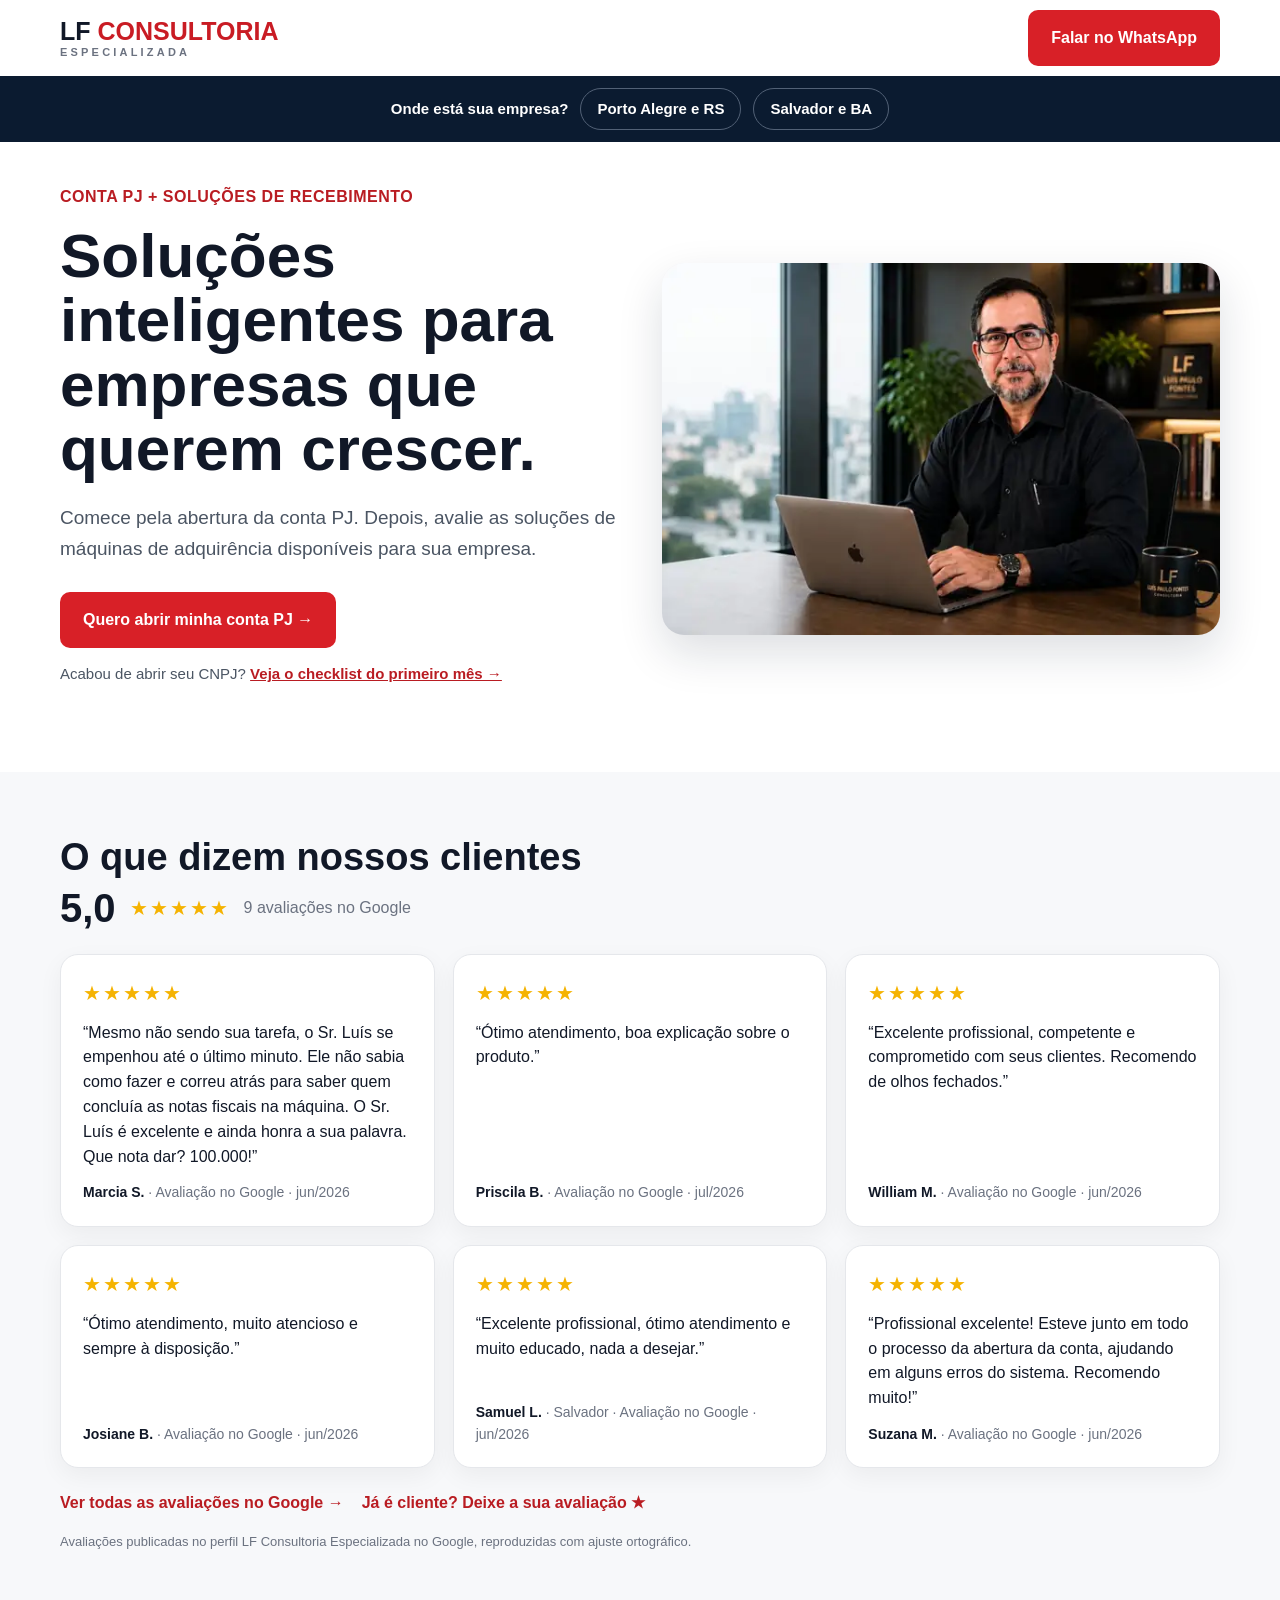
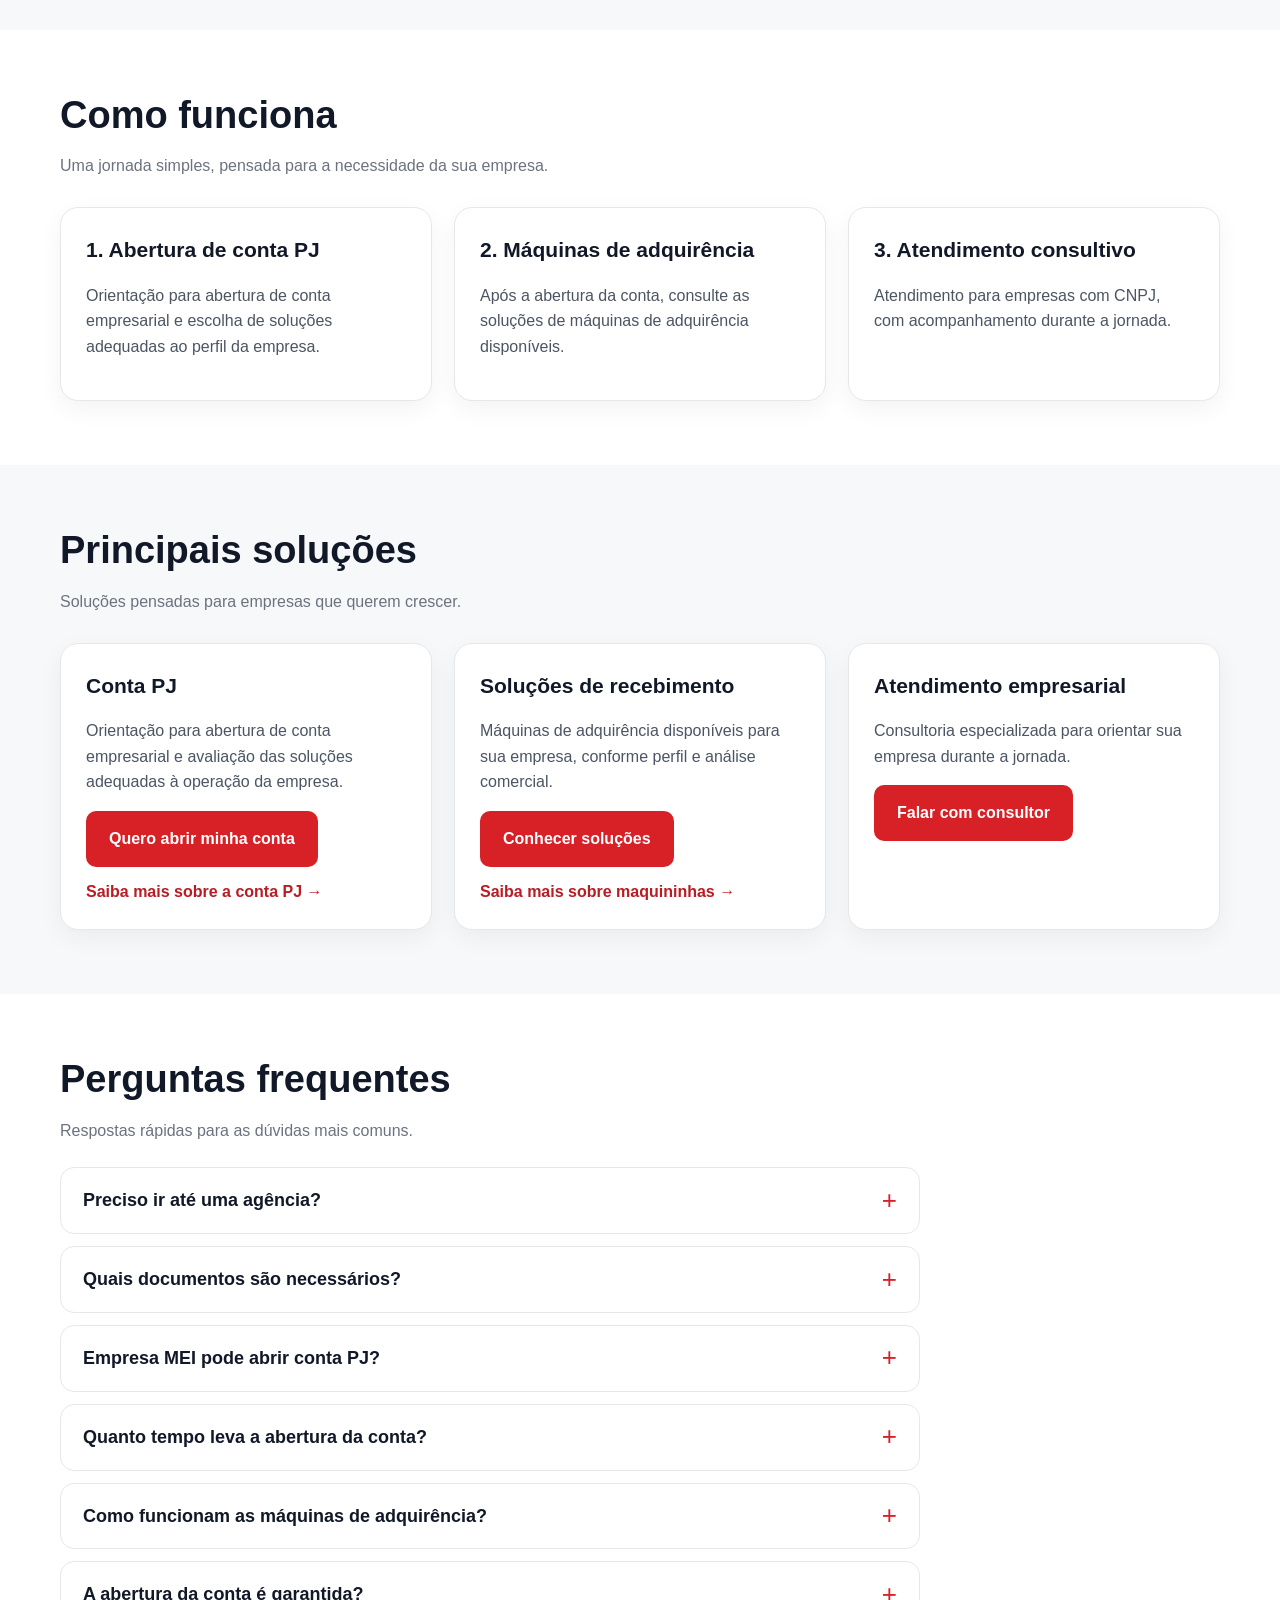
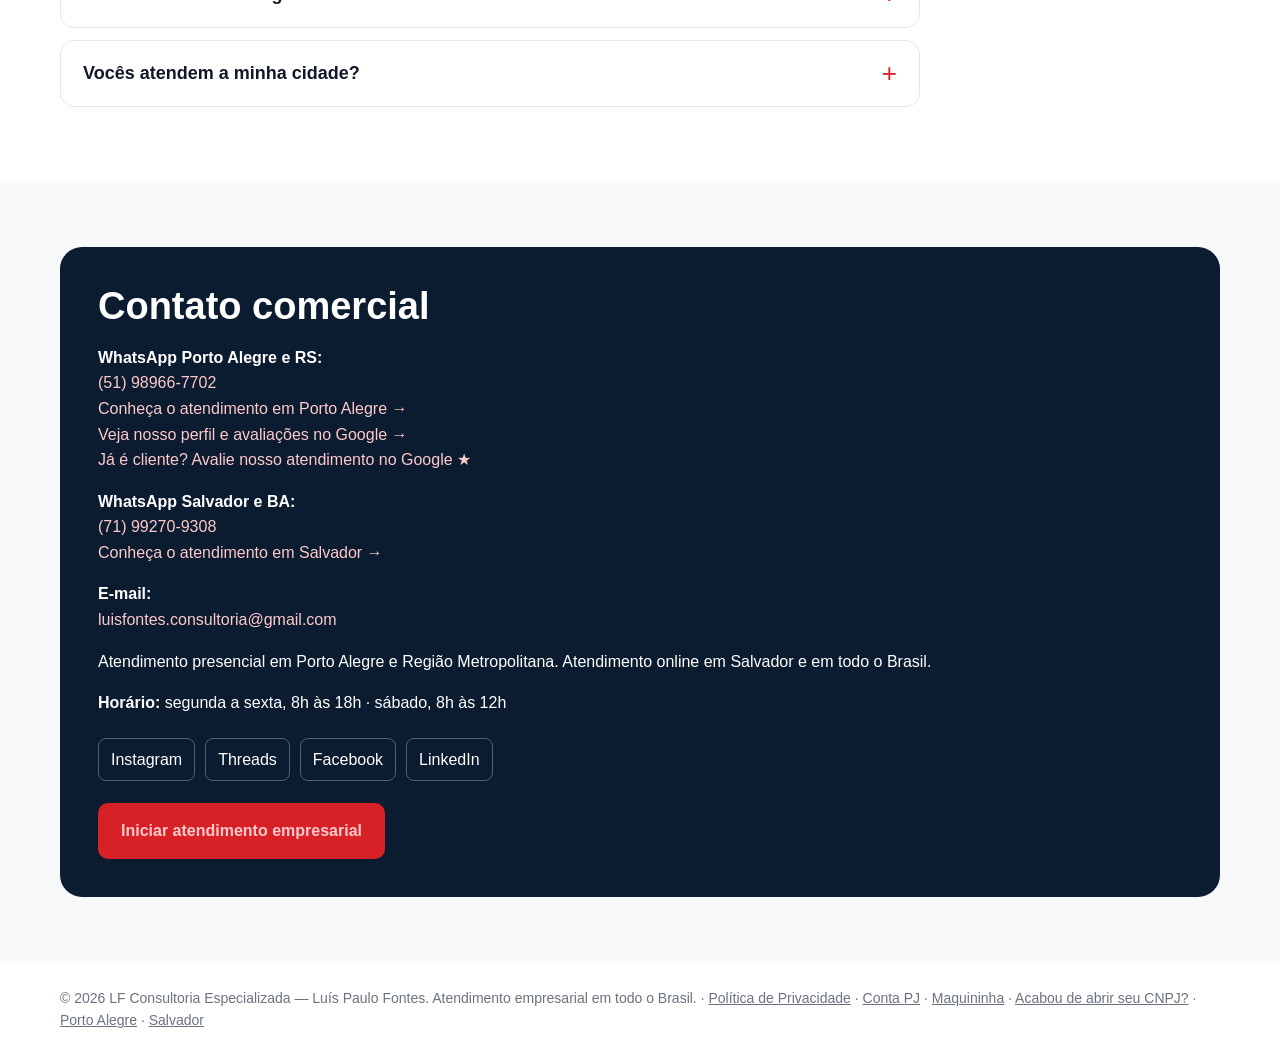
==== commit 4446cdc7: "Ajuste ortográfico nos depoimentos e texto completo de Marcia S. - Marcia S.: avaliação completa com" ====
--- a/index.html
+++ b/index.html
@@ -1 +1 @@
-<!doctype html><html lang="pt-BR"><head><meta charset="utf-8"><meta name="viewport" content="width=device-width,initial-scale=1"><title>LF Consultoria Especializada | Conta PJ e Soluções de Recebimento</title><meta name="description" content="LF Consultoria Especializada — soluções empresariais, conta PJ e soluções de recebimento para empresas."><link rel="canonical" href="https://luisfontesconsultoria-hub.github.io/luisfontes.consultoria.github/"><meta name="theme-color" content="#0b1b30"><link rel="icon" href="data:image/svg+xml,%3Csvg%20xmlns%3D%22http%3A//www.w3.org/2000/svg%22%20viewBox%3D%220%200%2064%2064%22%3E%3Crect%20width%3D%2264%22%20height%3D%2264%22%20rx%3D%2212%22%20fill%3D%22%230b1b30%22/%3E%3Ctext%20x%3D%2232%22%20y%3D%2243%22%20font-family%3D%22Arial%2CHelvetica%2Csans-serif%22%20font-size%3D%2230%22%20font-weight%3D%22900%22%20text-anchor%3D%22middle%22%20fill%3D%22%23fff%22%3EL%3Ctspan%20fill%3D%22%23d82027%22%3EF%3C/tspan%3E%3C/text%3E%3C/svg%3E"><meta property="og:type" content="website"><meta property="og:locale" content="pt_BR"><meta property="og:site_name" content="LF Consultoria Especializada"><meta property="og:url" content="https://luisfontesconsultoria-hub.github.io/luisfontes.consultoria.github/"><meta property="og:title" content="LF Consultoria Especializada | Conta PJ e Soluções de Recebimento"><meta property="og:description" content="Abertura de conta PJ e soluções de recebimento para empresas. Atendimento em Porto Alegre, Salvador e online em todo o Brasil."><meta property="og:image" content="https://luisfontesconsultoria-hub.github.io/luisfontes.consultoria.github/og-image.jpg"><meta property="og:image:width" content="600"><meta property="og:image:height" content="400"><meta name="twitter:card" content="summary_large_image"><script type="application/ld+json">{"@context":"https://schema.org","@type":"FinancialService","@id":"https://luisfontesconsultoria-hub.github.io/luisfontes.consultoria.github/#empresa","name":"LF Consultoria Especializada","alternateName":["LF Consultoria","Luís Paulo Fontes Consultoria Especializada"],"description":"Orientação para abertura de conta PJ e soluções de recebimento para empresas.","url":"https://luisfontesconsultoria-hub.github.io/luisfontes.consultoria.github/","image":"https://luisfontesconsultoria-hub.github.io/luisfontes.consultoria.github/og-image.jpg","email":"luisfontes.consultoria@gmail.com","telephone":"+55-51-98966-7702","founder":{"@type":"Person","name":"Luís Paulo Fontes"},"areaServed":[{"@type":"City","name":"Porto Alegre"},{"@type":"AdministrativeArea","name":"Região Metropolitana de Porto Alegre"},{"@type":"City","name":"Salvador"},{"@type":"Country","name":"Brasil"}],"contactPoint":[{"@type":"ContactPoint","contactType":"sales","telephone":"+55-51-98966-7702","areaServed":"BR-RS","availableLanguage":"pt-BR"},{"@type":"ContactPoint","contactType":"sales","telephone":"+55-71-99270-9308","areaServed":"BR-BA","availableLanguage":"pt-BR"}],"openingHoursSpecification":[{"@type":"OpeningHoursSpecification","dayOfWeek":["Monday","Tuesday","Wednesday","Thursday","Friday"],"opens":"08:00","closes":"18:00"},{"@type":"OpeningHoursSpecification","dayOfWeek":"Saturday","opens":"08:00","closes":"12:00"}],"sameAs":["https://share.google/SbMFxW7CFNUa42hHd","https://www.instagram.com/luisfontes.consultoria","https://www.threads.com/@luisfontes.consultoria","https://www.facebook.com/share/1LJSUG6sh6/","https://www.linkedin.com/in/luis-paulo-fontes-da-silva-oliveira-146855129"],"hasMap":"https://share.google/SbMFxW7CFNUa42hHd"}</script><script async src="https://www.googletagmanager.com/gtag/js?id=AW-17752633586"></script><script>window.dataLayer=window.dataLayer||[];function gtag(){dataLayer.push(arguments)}gtag('js',new Date());gtag('config','AW-17752633586');function conv(){gtag('event','conversion',{send_to:'AW-17752633586/MYgbCPb__N4cEPLhjpFC',value:1,currency:'BRL'})}</script><style>*{box-sizing:border-box}body{margin:0;font-family:Arial,Helvetica,sans-serif;color:#111827;line-height:1.6}a{text-decoration:none}.wrap{width:min(1160px,calc(100% - 32px));margin:auto}header{height:76px;display:flex;align-items:center;justify-content:space-between}.brand{font-size:25px;font-weight:900}.brand span{color:#c91c24}.btn{display:inline-block;background:#d82027;color:#fff;font-weight:800;padding:15px 23px;border-radius:10px}.hero{padding:42px 0 58px}.hero-grid{display:grid;grid-template-columns:1fr 1fr;gap:44px;align-items:center}.tag{font-size:16px;font-weight:900;letter-spacing:.5px;color:#b91c22}.hero h1{font-size:clamp(40px,5vw,62px);line-height:1.04;margin:14px 0 22px}.hero p{font-size:19px;color:#4b5563;max-width:570px;margin-bottom:28px}.photo{overflow:hidden;border-radius:22px;background:#f3f4f6;box-shadow:0 18px 45px #0b1b3024}.photo img{display:block;width:100%;height:auto}.section{padding:64px 0}.alt{background:#f7f8fa}h2{font-size:38px;line-height:1.15;margin:0 0 8px}.muted{color:#6b7280}.cards{display:grid;grid-template-columns:repeat(3,1fr);gap:22px;margin-top:28px}.card{background:#fff;border:1px solid #e5e7eb;border-radius:18px;padding:25px;box-shadow:0 8px 24px #0000000d}.card h3{font-size:21px;margin:0 0 10px}.card p{color:#4b5563}.contact{background:#0b1b30;color:#fff;border-radius:22px;padding:38px}.contact h2{color:#fff}.contact a{color:#fecaca}.socials{display:flex;flex-wrap:wrap;gap:10px;margin:22px 0}.socials a{color:#fff;border:1px solid #526176;padding:8px 12px;border-radius:8px}.faq{max-width:860px;margin-top:24px}.faq details{border:1px solid #e5e7eb;border-radius:14px;background:#fff;margin:0 0 12px}.faq summary{cursor:pointer;list-style:none;padding:18px 52px 18px 22px;font-weight:800;font-size:18px;position:relative}.faq summary::-webkit-details-marker{display:none}.faq summary::after{content:"+";position:absolute;right:22px;top:50%;transform:translateY(-50%);font-size:26px;font-weight:400;color:#d82027}.faq details[open] summary::after{content:"−"}.faq summary:focus-visible{outline:3px solid #111827;outline-offset:2px;border-radius:14px}.faq details p{margin:0;padding:0 22px 20px;color:#4b5563}.cities{background:#0b1b30;color:#fff}.cities .wrap{display:flex;align-items:center;justify-content:center;gap:12px;flex-wrap:wrap;padding:12px 0}.cities .q{font-weight:800;font-size:15px}.cities a{display:inline-block;color:#fff;border:1px solid #526176;border-radius:999px;padding:8px 16px;font-weight:800;font-size:15px}.cities a:hover{border-color:#fff}.cities a.on{background:#d82027;border-color:#d82027}.cities a:focus-visible{outline:3px solid #fff;outline-offset:2px}@media(max-width:800px){.cities .wrap{gap:8px;padding:10px 0}.cities .q{width:100%;text-align:center;font-size:14px}.cities a{font-size:14px;padding:8px 14px}}.footer{padding:26px 0;color:#6b7280;font-size:14px}.footer a{color:#6b7280;text-decoration:underline}.wa-float{display:none}@media(max-width:800px){.wrap{width:min(100% - 26px,1160px)}header{height:68px}.brand{font-size:22px}header .btn{display:none}.hero{padding:25px 0 42px}.hero-grid,.cards{grid-template-columns:1fr}.hero h1{font-size:42px}.hero p{font-size:17px}.photo{order:-1}.wa-float{display:block;position:fixed;left:13px;right:13px;bottom:12px;z-index:50;text-align:center;box-shadow:0 10px 28px #0b1b3059;opacity:0;transform:translateY(16px);pointer-events:none;transition:opacity .25s,transform .25s}.wa-float.show{opacity:1;transform:none;pointer-events:auto}body{padding-bottom:78px}.section{padding:48px 0}h2{font-size:32px}}.brand{line-height:1.05}.brand small{display:block;font-size:11px;letter-spacing:3.2px;color:#6b7280;font-weight:800;margin-top:3px}.reviews-head{display:flex;align-items:center;gap:14px;flex-wrap:wrap;margin:8px 0 6px}.score{font-size:40px;font-weight:900;line-height:1}.stars{color:#f5b301;letter-spacing:2px;font-size:20px}.reviews{display:grid;grid-template-columns:repeat(3,1fr);gap:18px;margin-top:26px}.review{background:#fff;border:1px solid #e5e7eb;border-radius:18px;padding:22px;margin:0;display:flex;flex-direction:column;gap:12px;box-shadow:0 8px 24px #0000000d}.review blockquote{margin:0;color:#111827;font-size:16px;line-height:1.55}.review figcaption{margin-top:auto;color:#6b7280;font-size:14px}.review figcaption strong{color:#111827}.rv-links{margin-top:22px;display:flex;gap:18px;flex-wrap:wrap}.rv-links a{color:#b91c22;font-weight:800}@media(max-width:800px){.reviews{grid-template-columns:1fr}.score{font-size:34px}}</style></head><body><header class="wrap"><div class="brand">LF <span>CONSULTORIA</span><small>ESPECIALIZADA</small></div><a class="btn" href="https://wa.me/5551989667702?text=Ol%C3%A1%2C%20Lu%C3%ADs%20Paulo.%20Sou%20respons%C3%A1vel%20por%20uma%20empresa%20e%20vim%20pelo%20site." target="_blank" rel="noopener" onclick="conv()">Falar no WhatsApp</a></header><nav class="cities" aria-label="Escolha sua cidade"><div class="wrap"><span class="q">Onde está sua empresa?</span><a href="./porto-alegre/">Porto Alegre e RS</a><a href="./salvador/">Salvador e BA</a></div></nav><main><section class="hero"><div class="wrap hero-grid"><div><div class="tag">CONTA PJ + SOLUÇÕES DE RECEBIMENTO</div><h1>Soluções inteligentes para empresas que querem crescer.</h1><p>Comece pela abertura da conta PJ. Depois, avalie as soluções de máquinas de adquirência disponíveis para sua empresa.</p><a class="btn" href="https://wa.me/5551989667702?text=Ol%C3%A1%2C%20Lu%C3%ADs%20Paulo.%20Sou%20respons%C3%A1vel%20por%20uma%20empresa%20e%20quero%20conhecer%20a%20solu%C3%A7%C3%A3o%20de%20conta%20PJ." target="_blank" rel="noopener" onclick="conv()">Quero abrir minha conta PJ →</a><p class="alt2" style="margin-top:14px;font-size:15px">Acabou de abrir seu CNPJ? <a href="./cnpj-novo/" style="color:#b91c22;font-weight:800;text-decoration:underline">Veja o checklist do primeiro mês →</a></p></div><div class="photo"><img src="[data-uri]" alt="Luís Paulo Fontes em atendimento empresarial" fetchpriority="high"></div></div></section><section class="section alt" id="avaliacoes"><div class="wrap"><h2>O que dizem nossos clientes</h2><div class="reviews-head"><span class="score">5,0</span><span class="stars" aria-label="Nota 5 de 5">★★★★★</span><span class="muted">9 avaliações no Google</span></div><div class="reviews"><figure class="review"><div class="stars" aria-label="5 de 5 estrelas">★★★★★</div><blockquote>“Mesmo não sendo sua tarefa sr Luís se empenho até o último minuto ele não sabia como fazer sr Luís correu atrás para saber (…)”</blockquote><figcaption><strong>Marcia S.</strong> · Avaliação no Google · jun/2026</figcaption></figure><figure class="review"><div class="stars" aria-label="5 de 5 estrelas">★★★★★</div><blockquote>“Ótimo atendimento, boa explicação sobre o produto.”</blockquote><figcaption><strong>Priscila B.</strong> · Avaliação no Google · jul/2026</figcaption></figure><figure class="review"><div class="stars" aria-label="5 de 5 estrelas">★★★★★</div><blockquote>“Excelente profissional, competente e comprometido com seus clientes. Recomendo de olhos fechados.”</blockquote><figcaption><strong>William M.</strong> · Avaliação no Google · jun/2026</figcaption></figure><figure class="review"><div class="stars" aria-label="5 de 5 estrelas">★★★★★</div><blockquote>“Ótimo atendimento, muito atencioso e sempre a disposição”</blockquote><figcaption><strong>Josiane B.</strong> · Avaliação no Google · jun/2026</figcaption></figure><figure class="review"><div class="stars" aria-label="5 de 5 estrelas">★★★★★</div><blockquote>“Excelente profissional, ótimo atendimento e muito educado, nada a desejar.”</blockquote><figcaption><strong>Samuel L.</strong> · Salvador · Avaliação no Google · jun/2026</figcaption></figure><figure class="review"><div class="stars" aria-label="5 de 5 estrelas">★★★★★</div><blockquote>“Profissional execelente!, esteve junto em todo processo da abertura da conta, ajudando em alguns erros do sistema, recomendo muito!”</blockquote><figcaption><strong>Suzana M.</strong> · Avaliação no Google · jun/2026</figcaption></figure></div><p class="rv-links"><a href="https://share.google/SbMFxW7CFNUa42hHd" target="_blank" rel="noopener">Ver todas as avaliações no Google →</a><a href="https://g.page/r/CeIYzFSqn0NKEBM/review" target="_blank" rel="noopener">Já é cliente? Deixe a sua avaliação ★</a></p><p class="muted" style="font-size:13px;margin-top:6px">Textos reproduzidos como publicados no perfil LF Consultoria Especializada no Google; “(…)” indica trecho.</p></div></section><section class="section"><div class="wrap"><h2>Como funciona</h2><p class="muted">Uma jornada simples, pensada para a necessidade da sua empresa.</p><div class="cards"><article class="card"><h3>1. Abertura de conta PJ</h3><p>Orientação para abertura de conta empresarial e escolha de soluções adequadas ao perfil da empresa.</p></article><article class="card"><h3>2. Máquinas de adquirência</h3><p>Após a abertura da conta, consulte as soluções de máquinas de adquirência disponíveis.</p></article><article class="card"><h3>3. Atendimento consultivo</h3><p>Atendimento para empresas com CNPJ, com acompanhamento durante a jornada.</p></article></div></div></section><section class="section alt"><div class="wrap"><h2>Principais soluções</h2><p class="muted">Soluções pensadas para empresas que querem crescer.</p><div class="cards"><article class="card"><h3>Conta PJ</h3><p>Orientação para abertura de conta empresarial e avaliação das soluções adequadas à operação da empresa.</p><a class="btn" href="https://wa.me/5551989667702?text=Ol%C3%A1%2C%20Lu%C3%ADs%20Paulo.%20Quero%20abrir%20minha%20conta%20PJ." target="_blank" rel="noopener" onclick="conv()">Quero abrir minha conta</a><p style="margin:12px 0 0"><a href="./conta-pj/" style="color:#b91c22;font-weight:800">Saiba mais sobre a conta PJ →</a></p></article><article class="card"><h3>Soluções de recebimento</h3><p>Máquinas de adquirência disponíveis para sua empresa, conforme perfil e análise comercial.</p><a class="btn" href="https://wa.me/5551989667702?text=Ol%C3%A1%2C%20Lu%C3%ADs%20Paulo.%20Quero%20conhecer%20as%20solu%C3%A7%C3%B5es%20de%20recebimento." target="_blank" rel="noopener" onclick="conv()">Conhecer soluções</a><p style="margin:12px 0 0"><a href="./maquininha/" style="color:#b91c22;font-weight:800">Saiba mais sobre maquininhas →</a></p></article><article class="card"><h3>Atendimento empresarial</h3><p>Consultoria especializada para orientar sua empresa durante a jornada.</p><a class="btn" href="https://wa.me/5551989667702?text=Ol%C3%A1%2C%20Lu%C3%ADs%20Paulo.%20Quero%20falar%20sobre%20minha%20empresa." target="_blank" rel="noopener" onclick="conv()">Falar com consultor</a></article></div></div></section><section class="section" id="perguntas"><div class="wrap"><h2>Perguntas frequentes</h2><p class="muted">Respostas rápidas para as dúvidas mais comuns.</p><div class="faq"><details><summary>Preciso ir até uma agência?</summary><p>O atendimento começa pelo WhatsApp e boa parte da jornada pode ser feita a distância. Se alguma etapa exigir atendimento presencial, você é avisado com antecedência.</p></details><details><summary>Quais documentos são necessários?</summary><p>Depende do tipo de empresa (MEI, ME, LTDA, entre outros). No primeiro contato, você recebe a lista exata de documentos para o seu caso.</p></details><details><summary>Empresa MEI pode abrir conta PJ?</summary><p>Sim. Empresas MEI também podem solicitar a abertura de conta PJ. A aprovação depende da análise da instituição financeira.</p></details><details><summary>Quanto tempo leva a abertura da conta?</summary><p>O prazo varia conforme a documentação e a análise da instituição financeira. Você acompanha cada etapa com o seu consultor.</p></details><details><summary>Como funcionam as máquinas de adquirência?</summary><p>As soluções de recebimento são apresentadas após a abertura da conta PJ, conforme o perfil da empresa e a análise comercial.</p></details><details><summary>A abertura da conta é garantida?</summary><p>Não. A abertura de conta e a contratação de soluções dependem da análise e das políticas da instituição financeira. Nosso papel é orientar e acompanhar todo o processo.</p></details><details><summary>Vocês atendem a minha cidade?</summary><p>Atendimento presencial em Porto Alegre e Região Metropolitana. Em Salvador e no restante do Brasil, o atendimento é online.</p></details></div></div></section><section class="section alt"><div class="wrap"><div class="contact"><h2>Contato comercial</h2><p><strong>WhatsApp Porto Alegre e RS:</strong><br><a href="https://wa.me/5551989667702" target="_blank" rel="noopener" onclick="conv()">(51) 98966-7702</a><br><a href="./porto-alegre/">Conheça o atendimento em Porto Alegre →</a><br><a href="https://share.google/SbMFxW7CFNUa42hHd" target="_blank" rel="noopener">Veja nosso perfil e avaliações no Google →</a><br><a href="https://g.page/r/CeIYzFSqn0NKEBM/review" target="_blank" rel="noopener">Já é cliente? Avalie nosso atendimento no Google ★</a></p><p><strong>WhatsApp Salvador e BA:</strong><br><a href="https://wa.me/5571992709308?text=Ol%C3%A1%2C%20Lu%C3%ADs%20Paulo.%20Sou%20de%20Salvador%20e%20quero%20falar%20sobre%20minha%20empresa." target="_blank" rel="noopener" onclick="conv()">(71) 99270-9308</a><br><a href="./salvador/">Conheça o atendimento em Salvador →</a></p><p><strong>E-mail:</strong><br><a href="mailto:luisfontes.consultoria@gmail.com">luisfontes.consultoria@gmail.com</a></p><p>Atendimento presencial em Porto Alegre e Região Metropolitana. Atendimento online em Salvador e em todo o Brasil.</p><p><strong>Horário:</strong> segunda a sexta, 8h às 18h · sábado, 8h às 12h</p><div class="socials"><a href="https://www.instagram.com/luisfontes.consultoria" target="_blank" rel="noopener">Instagram</a><a href="https://www.threads.com/@luisfontes.consultoria" target="_blank" rel="noopener">Threads</a><a href="https://www.facebook.com/share/1LJSUG6sh6/" target="_blank" rel="noopener">Facebook</a><a href="https://www.linkedin.com/in/luis-paulo-fontes-da-silva-oliveira-146855129" target="_blank" rel="noopener">LinkedIn</a></div><a class="btn" href="https://wa.me/5551989667702?text=Ol%C3%A1%2C%20Lu%C3%ADs%20Paulo.%20Quero%20iniciar%20meu%20atendimento%20empresarial." target="_blank" rel="noopener" onclick="conv()">Iniciar atendimento empresarial</a></div></div></section></main><footer class="wrap footer">© 2026 LF Consultoria Especializada — Luís Paulo Fontes. Atendimento empresarial em todo o Brasil. · <a href="./privacidade.html">Política de Privacidade</a> · <a href="./conta-pj/">Conta PJ</a> · <a href="./maquininha/">Maquininha</a> · <a href="./cnpj-novo/">Acabou de abrir seu CNPJ?</a> · <a href="./porto-alegre/">Porto Alegre</a> · <a href="./salvador/">Salvador</a></footer><a class="btn wa-float" href="https://wa.me/5551989667702?text=Ol%C3%A1%2C%20Lu%C3%ADs%20Paulo.%20Sou%20respons%C3%A1vel%20por%20uma%20empresa%20e%20vim%20pelo%20site." target="_blank" rel="noopener" onclick="conv()">Falar no WhatsApp</a><script>(function(){var f=document.querySelector(".wa-float");if(!f)return;function u(){f.classList.toggle("show",window.scrollY>520)}window.addEventListener("scroll",u,{passive:true});u()})();</script><script src="./sdr-bridge.js" defer></script></body></html>+<!doctype html><html lang="pt-BR"><head><meta charset="utf-8"><meta name="viewport" content="width=device-width,initial-scale=1"><title>LF Consultoria Especializada | Conta PJ e Soluções de Recebimento</title><meta name="description" content="LF Consultoria Especializada — soluções empresariais, conta PJ e soluções de recebimento para empresas."><link rel="canonical" href="https://luisfontesconsultoria-hub.github.io/luisfontes.consultoria.github/"><meta name="theme-color" content="#0b1b30"><link rel="icon" href="data:image/svg+xml,%3Csvg%20xmlns%3D%22http%3A//www.w3.org/2000/svg%22%20viewBox%3D%220%200%2064%2064%22%3E%3Crect%20width%3D%2264%22%20height%3D%2264%22%20rx%3D%2212%22%20fill%3D%22%230b1b30%22/%3E%3Ctext%20x%3D%2232%22%20y%3D%2243%22%20font-family%3D%22Arial%2CHelvetica%2Csans-serif%22%20font-size%3D%2230%22%20font-weight%3D%22900%22%20text-anchor%3D%22middle%22%20fill%3D%22%23fff%22%3EL%3Ctspan%20fill%3D%22%23d82027%22%3EF%3C/tspan%3E%3C/text%3E%3C/svg%3E"><meta property="og:type" content="website"><meta property="og:locale" content="pt_BR"><meta property="og:site_name" content="LF Consultoria Especializada"><meta property="og:url" content="https://luisfontesconsultoria-hub.github.io/luisfontes.consultoria.github/"><meta property="og:title" content="LF Consultoria Especializada | Conta PJ e Soluções de Recebimento"><meta property="og:description" content="Abertura de conta PJ e soluções de recebimento para empresas. Atendimento em Porto Alegre, Salvador e online em todo o Brasil."><meta property="og:image" content="https://luisfontesconsultoria-hub.github.io/luisfontes.consultoria.github/og-image.jpg"><meta property="og:image:width" content="600"><meta property="og:image:height" content="400"><meta name="twitter:card" content="summary_large_image"><script type="application/ld+json">{"@context":"https://schema.org","@type":"FinancialService","@id":"https://luisfontesconsultoria-hub.github.io/luisfontes.consultoria.github/#empresa","name":"LF Consultoria Especializada","alternateName":["LF Consultoria","Luís Paulo Fontes Consultoria Especializada"],"description":"Orientação para abertura de conta PJ e soluções de recebimento para empresas.","url":"https://luisfontesconsultoria-hub.github.io/luisfontes.consultoria.github/","image":"https://luisfontesconsultoria-hub.github.io/luisfontes.consultoria.github/og-image.jpg","email":"luisfontes.consultoria@gmail.com","telephone":"+55-51-98966-7702","founder":{"@type":"Person","name":"Luís Paulo Fontes"},"areaServed":[{"@type":"City","name":"Porto Alegre"},{"@type":"AdministrativeArea","name":"Região Metropolitana de Porto Alegre"},{"@type":"City","name":"Salvador"},{"@type":"Country","name":"Brasil"}],"contactPoint":[{"@type":"ContactPoint","contactType":"sales","telephone":"+55-51-98966-7702","areaServed":"BR-RS","availableLanguage":"pt-BR"},{"@type":"ContactPoint","contactType":"sales","telephone":"+55-71-99270-9308","areaServed":"BR-BA","availableLanguage":"pt-BR"}],"openingHoursSpecification":[{"@type":"OpeningHoursSpecification","dayOfWeek":["Monday","Tuesday","Wednesday","Thursday","Friday"],"opens":"08:00","closes":"18:00"},{"@type":"OpeningHoursSpecification","dayOfWeek":"Saturday","opens":"08:00","closes":"12:00"}],"sameAs":["https://share.google/SbMFxW7CFNUa42hHd","https://www.instagram.com/luisfontes.consultoria","https://www.threads.com/@luisfontes.consultoria","https://www.facebook.com/share/1LJSUG6sh6/","https://www.linkedin.com/in/luis-paulo-fontes-da-silva-oliveira-146855129"],"hasMap":"https://share.google/SbMFxW7CFNUa42hHd"}</script><script async src="https://www.googletagmanager.com/gtag/js?id=AW-17752633586"></script><script>window.dataLayer=window.dataLayer||[];function gtag(){dataLayer.push(arguments)}gtag('js',new Date());gtag('config','AW-17752633586');function conv(){gtag('event','conversion',{send_to:'AW-17752633586/MYgbCPb__N4cEPLhjpFC',value:1,currency:'BRL'})}</script><style>*{box-sizing:border-box}body{margin:0;font-family:Arial,Helvetica,sans-serif;color:#111827;line-height:1.6}a{text-decoration:none}.wrap{width:min(1160px,calc(100% - 32px));margin:auto}header{height:76px;display:flex;align-items:center;justify-content:space-between}.brand{font-size:25px;font-weight:900}.brand span{color:#c91c24}.btn{display:inline-block;background:#d82027;color:#fff;font-weight:800;padding:15px 23px;border-radius:10px}.hero{padding:42px 0 58px}.hero-grid{display:grid;grid-template-columns:1fr 1fr;gap:44px;align-items:center}.tag{font-size:16px;font-weight:900;letter-spacing:.5px;color:#b91c22}.hero h1{font-size:clamp(40px,5vw,62px);line-height:1.04;margin:14px 0 22px}.hero p{font-size:19px;color:#4b5563;max-width:570px;margin-bottom:28px}.photo{overflow:hidden;border-radius:22px;background:#f3f4f6;box-shadow:0 18px 45px #0b1b3024}.photo img{display:block;width:100%;height:auto}.section{padding:64px 0}.alt{background:#f7f8fa}h2{font-size:38px;line-height:1.15;margin:0 0 8px}.muted{color:#6b7280}.cards{display:grid;grid-template-columns:repeat(3,1fr);gap:22px;margin-top:28px}.card{background:#fff;border:1px solid #e5e7eb;border-radius:18px;padding:25px;box-shadow:0 8px 24px #0000000d}.card h3{font-size:21px;margin:0 0 10px}.card p{color:#4b5563}.contact{background:#0b1b30;color:#fff;border-radius:22px;padding:38px}.contact h2{color:#fff}.contact a{color:#fecaca}.socials{display:flex;flex-wrap:wrap;gap:10px;margin:22px 0}.socials a{color:#fff;border:1px solid #526176;padding:8px 12px;border-radius:8px}.faq{max-width:860px;margin-top:24px}.faq details{border:1px solid #e5e7eb;border-radius:14px;background:#fff;margin:0 0 12px}.faq summary{cursor:pointer;list-style:none;padding:18px 52px 18px 22px;font-weight:800;font-size:18px;position:relative}.faq summary::-webkit-details-marker{display:none}.faq summary::after{content:"+";position:absolute;right:22px;top:50%;transform:translateY(-50%);font-size:26px;font-weight:400;color:#d82027}.faq details[open] summary::after{content:"−"}.faq summary:focus-visible{outline:3px solid #111827;outline-offset:2px;border-radius:14px}.faq details p{margin:0;padding:0 22px 20px;color:#4b5563}.cities{background:#0b1b30;color:#fff}.cities .wrap{display:flex;align-items:center;justify-content:center;gap:12px;flex-wrap:wrap;padding:12px 0}.cities .q{font-weight:800;font-size:15px}.cities a{display:inline-block;color:#fff;border:1px solid #526176;border-radius:999px;padding:8px 16px;font-weight:800;font-size:15px}.cities a:hover{border-color:#fff}.cities a.on{background:#d82027;border-color:#d82027}.cities a:focus-visible{outline:3px solid #fff;outline-offset:2px}@media(max-width:800px){.cities .wrap{gap:8px;padding:10px 0}.cities .q{width:100%;text-align:center;font-size:14px}.cities a{font-size:14px;padding:8px 14px}}.footer{padding:26px 0;color:#6b7280;font-size:14px}.footer a{color:#6b7280;text-decoration:underline}.wa-float{display:none}@media(max-width:800px){.wrap{width:min(100% - 26px,1160px)}header{height:68px}.brand{font-size:22px}header .btn{display:none}.hero{padding:25px 0 42px}.hero-grid,.cards{grid-template-columns:1fr}.hero h1{font-size:42px}.hero p{font-size:17px}.photo{order:-1}.wa-float{display:block;position:fixed;left:13px;right:13px;bottom:12px;z-index:50;text-align:center;box-shadow:0 10px 28px #0b1b3059;opacity:0;transform:translateY(16px);pointer-events:none;transition:opacity .25s,transform .25s}.wa-float.show{opacity:1;transform:none;pointer-events:auto}body{padding-bottom:78px}.section{padding:48px 0}h2{font-size:32px}}.brand{line-height:1.05}.brand small{display:block;font-size:11px;letter-spacing:3.2px;color:#6b7280;font-weight:800;margin-top:3px}.reviews-head{display:flex;align-items:center;gap:14px;flex-wrap:wrap;margin:8px 0 6px}.score{font-size:40px;font-weight:900;line-height:1}.stars{color:#f5b301;letter-spacing:2px;font-size:20px}.reviews{display:grid;grid-template-columns:repeat(3,1fr);gap:18px;margin-top:26px}.review{background:#fff;border:1px solid #e5e7eb;border-radius:18px;padding:22px;margin:0;display:flex;flex-direction:column;gap:12px;box-shadow:0 8px 24px #0000000d}.review blockquote{margin:0;color:#111827;font-size:16px;line-height:1.55}.review figcaption{margin-top:auto;color:#6b7280;font-size:14px}.review figcaption strong{color:#111827}.rv-links{margin-top:22px;display:flex;gap:18px;flex-wrap:wrap}.rv-links a{color:#b91c22;font-weight:800}@media(max-width:800px){.reviews{grid-template-columns:1fr}.score{font-size:34px}}</style></head><body><header class="wrap"><div class="brand">LF <span>CONSULTORIA</span><small>ESPECIALIZADA</small></div><a class="btn" href="https://wa.me/5551989667702?text=Ol%C3%A1%2C%20Lu%C3%ADs%20Paulo.%20Sou%20respons%C3%A1vel%20por%20uma%20empresa%20e%20vim%20pelo%20site." target="_blank" rel="noopener" onclick="conv()">Falar no WhatsApp</a></header><nav class="cities" aria-label="Escolha sua cidade"><div class="wrap"><span class="q">Onde está sua empresa?</span><a href="./porto-alegre/">Porto Alegre e RS</a><a href="./salvador/">Salvador e BA</a></div></nav><main><section class="hero"><div class="wrap hero-grid"><div><div class="tag">CONTA PJ + SOLUÇÕES DE RECEBIMENTO</div><h1>Soluções inteligentes para empresas que querem crescer.</h1><p>Comece pela abertura da conta PJ. Depois, avalie as soluções de máquinas de adquirência disponíveis para sua empresa.</p><a class="btn" href="https://wa.me/5551989667702?text=Ol%C3%A1%2C%20Lu%C3%ADs%20Paulo.%20Sou%20respons%C3%A1vel%20por%20uma%20empresa%20e%20quero%20conhecer%20a%20solu%C3%A7%C3%A3o%20de%20conta%20PJ." target="_blank" rel="noopener" onclick="conv()">Quero abrir minha conta PJ →</a><p class="alt2" style="margin-top:14px;font-size:15px">Acabou de abrir seu CNPJ? <a href="./cnpj-novo/" style="color:#b91c22;font-weight:800;text-decoration:underline">Veja o checklist do primeiro mês →</a></p></div><div class="photo"><img src="[data-uri]" alt="Luís Paulo Fontes em atendimento empresarial" fetchpriority="high"></div></div></section><section class="section alt" id="avaliacoes"><div class="wrap"><h2>O que dizem nossos clientes</h2><div class="reviews-head"><span class="score">5,0</span><span class="stars" aria-label="Nota 5 de 5">★★★★★</span><span class="muted">9 avaliações no Google</span></div><div class="reviews"><figure class="review"><div class="stars" aria-label="5 de 5 estrelas">★★★★★</div><blockquote>“Mesmo não sendo sua tarefa, o Sr. Luís se empenhou até o último minuto. Ele não sabia como fazer e correu atrás para saber quem concluía as notas fiscais na máquina. O Sr. Luís é excelente e ainda honra a sua palavra. Que nota dar? 100.000!”</blockquote><figcaption><strong>Marcia S.</strong> · Avaliação no Google · jun/2026</figcaption></figure><figure class="review"><div class="stars" aria-label="5 de 5 estrelas">★★★★★</div><blockquote>“Ótimo atendimento, boa explicação sobre o produto.”</blockquote><figcaption><strong>Priscila B.</strong> · Avaliação no Google · jul/2026</figcaption></figure><figure class="review"><div class="stars" aria-label="5 de 5 estrelas">★★★★★</div><blockquote>“Excelente profissional, competente e comprometido com seus clientes. Recomendo de olhos fechados.”</blockquote><figcaption><strong>William M.</strong> · Avaliação no Google · jun/2026</figcaption></figure><figure class="review"><div class="stars" aria-label="5 de 5 estrelas">★★★★★</div><blockquote>“Ótimo atendimento, muito atencioso e sempre à disposição.”</blockquote><figcaption><strong>Josiane B.</strong> · Avaliação no Google · jun/2026</figcaption></figure><figure class="review"><div class="stars" aria-label="5 de 5 estrelas">★★★★★</div><blockquote>“Excelente profissional, ótimo atendimento e muito educado, nada a desejar.”</blockquote><figcaption><strong>Samuel L.</strong> · Salvador · Avaliação no Google · jun/2026</figcaption></figure><figure class="review"><div class="stars" aria-label="5 de 5 estrelas">★★★★★</div><blockquote>“Profissional excelente! Esteve junto em todo o processo da abertura da conta, ajudando em alguns erros do sistema. Recomendo muito!”</blockquote><figcaption><strong>Suzana M.</strong> · Avaliação no Google · jun/2026</figcaption></figure></div><p class="rv-links"><a href="https://share.google/SbMFxW7CFNUa42hHd" target="_blank" rel="noopener">Ver todas as avaliações no Google →</a><a href="https://g.page/r/CeIYzFSqn0NKEBM/review" target="_blank" rel="noopener">Já é cliente? Deixe a sua avaliação ★</a></p><p class="muted" style="font-size:13px;margin-top:6px">Avaliações publicadas no perfil LF Consultoria Especializada no Google, reproduzidas com ajuste ortográfico.</p></div></section><section class="section"><div class="wrap"><h2>Como funciona</h2><p class="muted">Uma jornada simples, pensada para a necessidade da sua empresa.</p><div class="cards"><article class="card"><h3>1. Abertura de conta PJ</h3><p>Orientação para abertura de conta empresarial e escolha de soluções adequadas ao perfil da empresa.</p></article><article class="card"><h3>2. Máquinas de adquirência</h3><p>Após a abertura da conta, consulte as soluções de máquinas de adquirência disponíveis.</p></article><article class="card"><h3>3. Atendimento consultivo</h3><p>Atendimento para empresas com CNPJ, com acompanhamento durante a jornada.</p></article></div></div></section><section class="section alt"><div class="wrap"><h2>Principais soluções</h2><p class="muted">Soluções pensadas para empresas que querem crescer.</p><div class="cards"><article class="card"><h3>Conta PJ</h3><p>Orientação para abertura de conta empresarial e avaliação das soluções adequadas à operação da empresa.</p><a class="btn" href="https://wa.me/5551989667702?text=Ol%C3%A1%2C%20Lu%C3%ADs%20Paulo.%20Quero%20abrir%20minha%20conta%20PJ." target="_blank" rel="noopener" onclick="conv()">Quero abrir minha conta</a><p style="margin:12px 0 0"><a href="./conta-pj/" style="color:#b91c22;font-weight:800">Saiba mais sobre a conta PJ →</a></p></article><article class="card"><h3>Soluções de recebimento</h3><p>Máquinas de adquirência disponíveis para sua empresa, conforme perfil e análise comercial.</p><a class="btn" href="https://wa.me/5551989667702?text=Ol%C3%A1%2C%20Lu%C3%ADs%20Paulo.%20Quero%20conhecer%20as%20solu%C3%A7%C3%B5es%20de%20recebimento." target="_blank" rel="noopener" onclick="conv()">Conhecer soluções</a><p style="margin:12px 0 0"><a href="./maquininha/" style="color:#b91c22;font-weight:800">Saiba mais sobre maquininhas →</a></p></article><article class="card"><h3>Atendimento empresarial</h3><p>Consultoria especializada para orientar sua empresa durante a jornada.</p><a class="btn" href="https://wa.me/5551989667702?text=Ol%C3%A1%2C%20Lu%C3%ADs%20Paulo.%20Quero%20falar%20sobre%20minha%20empresa." target="_blank" rel="noopener" onclick="conv()">Falar com consultor</a></article></div></div></section><section class="section" id="perguntas"><div class="wrap"><h2>Perguntas frequentes</h2><p class="muted">Respostas rápidas para as dúvidas mais comuns.</p><div class="faq"><details><summary>Preciso ir até uma agência?</summary><p>O atendimento começa pelo WhatsApp e boa parte da jornada pode ser feita a distância. Se alguma etapa exigir atendimento presencial, você é avisado com antecedência.</p></details><details><summary>Quais documentos são necessários?</summary><p>Depende do tipo de empresa (MEI, ME, LTDA, entre outros). No primeiro contato, você recebe a lista exata de documentos para o seu caso.</p></details><details><summary>Empresa MEI pode abrir conta PJ?</summary><p>Sim. Empresas MEI também podem solicitar a abertura de conta PJ. A aprovação depende da análise da instituição financeira.</p></details><details><summary>Quanto tempo leva a abertura da conta?</summary><p>O prazo varia conforme a documentação e a análise da instituição financeira. Você acompanha cada etapa com o seu consultor.</p></details><details><summary>Como funcionam as máquinas de adquirência?</summary><p>As soluções de recebimento são apresentadas após a abertura da conta PJ, conforme o perfil da empresa e a análise comercial.</p></details><details><summary>A abertura da conta é garantida?</summary><p>Não. A abertura de conta e a contratação de soluções dependem da análise e das políticas da instituição financeira. Nosso papel é orientar e acompanhar todo o processo.</p></details><details><summary>Vocês atendem a minha cidade?</summary><p>Atendimento presencial em Porto Alegre e Região Metropolitana. Em Salvador e no restante do Brasil, o atendimento é online.</p></details></div></div></section><section class="section alt"><div class="wrap"><div class="contact"><h2>Contato comercial</h2><p><strong>WhatsApp Porto Alegre e RS:</strong><br><a href="https://wa.me/5551989667702" target="_blank" rel="noopener" onclick="conv()">(51) 98966-7702</a><br><a href="./porto-alegre/">Conheça o atendimento em Porto Alegre →</a><br><a href="https://share.google/SbMFxW7CFNUa42hHd" target="_blank" rel="noopener">Veja nosso perfil e avaliações no Google →</a><br><a href="https://g.page/r/CeIYzFSqn0NKEBM/review" target="_blank" rel="noopener">Já é cliente? Avalie nosso atendimento no Google ★</a></p><p><strong>WhatsApp Salvador e BA:</strong><br><a href="https://wa.me/5571992709308?text=Ol%C3%A1%2C%20Lu%C3%ADs%20Paulo.%20Sou%20de%20Salvador%20e%20quero%20falar%20sobre%20minha%20empresa." target="_blank" rel="noopener" onclick="conv()">(71) 99270-9308</a><br><a href="./salvador/">Conheça o atendimento em Salvador →</a></p><p><strong>E-mail:</strong><br><a href="mailto:luisfontes.consultoria@gmail.com">luisfontes.consultoria@gmail.com</a></p><p>Atendimento presencial em Porto Alegre e Região Metropolitana. Atendimento online em Salvador e em todo o Brasil.</p><p><strong>Horário:</strong> segunda a sexta, 8h às 18h · sábado, 8h às 12h</p><div class="socials"><a href="https://www.instagram.com/luisfontes.consultoria" target="_blank" rel="noopener">Instagram</a><a href="https://www.threads.com/@luisfontes.consultoria" target="_blank" rel="noopener">Threads</a><a href="https://www.facebook.com/share/1LJSUG6sh6/" target="_blank" rel="noopener">Facebook</a><a href="https://www.linkedin.com/in/luis-paulo-fontes-da-silva-oliveira-146855129" target="_blank" rel="noopener">LinkedIn</a></div><a class="btn" href="https://wa.me/5551989667702?text=Ol%C3%A1%2C%20Lu%C3%ADs%20Paulo.%20Quero%20iniciar%20meu%20atendimento%20empresarial." target="_blank" rel="noopener" onclick="conv()">Iniciar atendimento empresarial</a></div></div></section></main><footer class="wrap footer">© 2026 LF Consultoria Especializada — Luís Paulo Fontes. Atendimento empresarial em todo o Brasil. · <a href="./privacidade.html">Política de Privacidade</a> · <a href="./conta-pj/">Conta PJ</a> · <a href="./maquininha/">Maquininha</a> · <a href="./cnpj-novo/">Acabou de abrir seu CNPJ?</a> · <a href="./porto-alegre/">Porto Alegre</a> · <a href="./salvador/">Salvador</a></footer><a class="btn wa-float" href="https://wa.me/5551989667702?text=Ol%C3%A1%2C%20Lu%C3%ADs%20Paulo.%20Sou%20respons%C3%A1vel%20por%20uma%20empresa%20e%20vim%20pelo%20site." target="_blank" rel="noopener" onclick="conv()">Falar no WhatsApp</a><script>(function(){var f=document.querySelector(".wa-float");if(!f)return;function u(){f.classList.toggle("show",window.scrollY>520)}window.addEventListener("scroll",u,{passive:true});u()})();</script><script src="./sdr-bridge.js" defer></script></body></html>
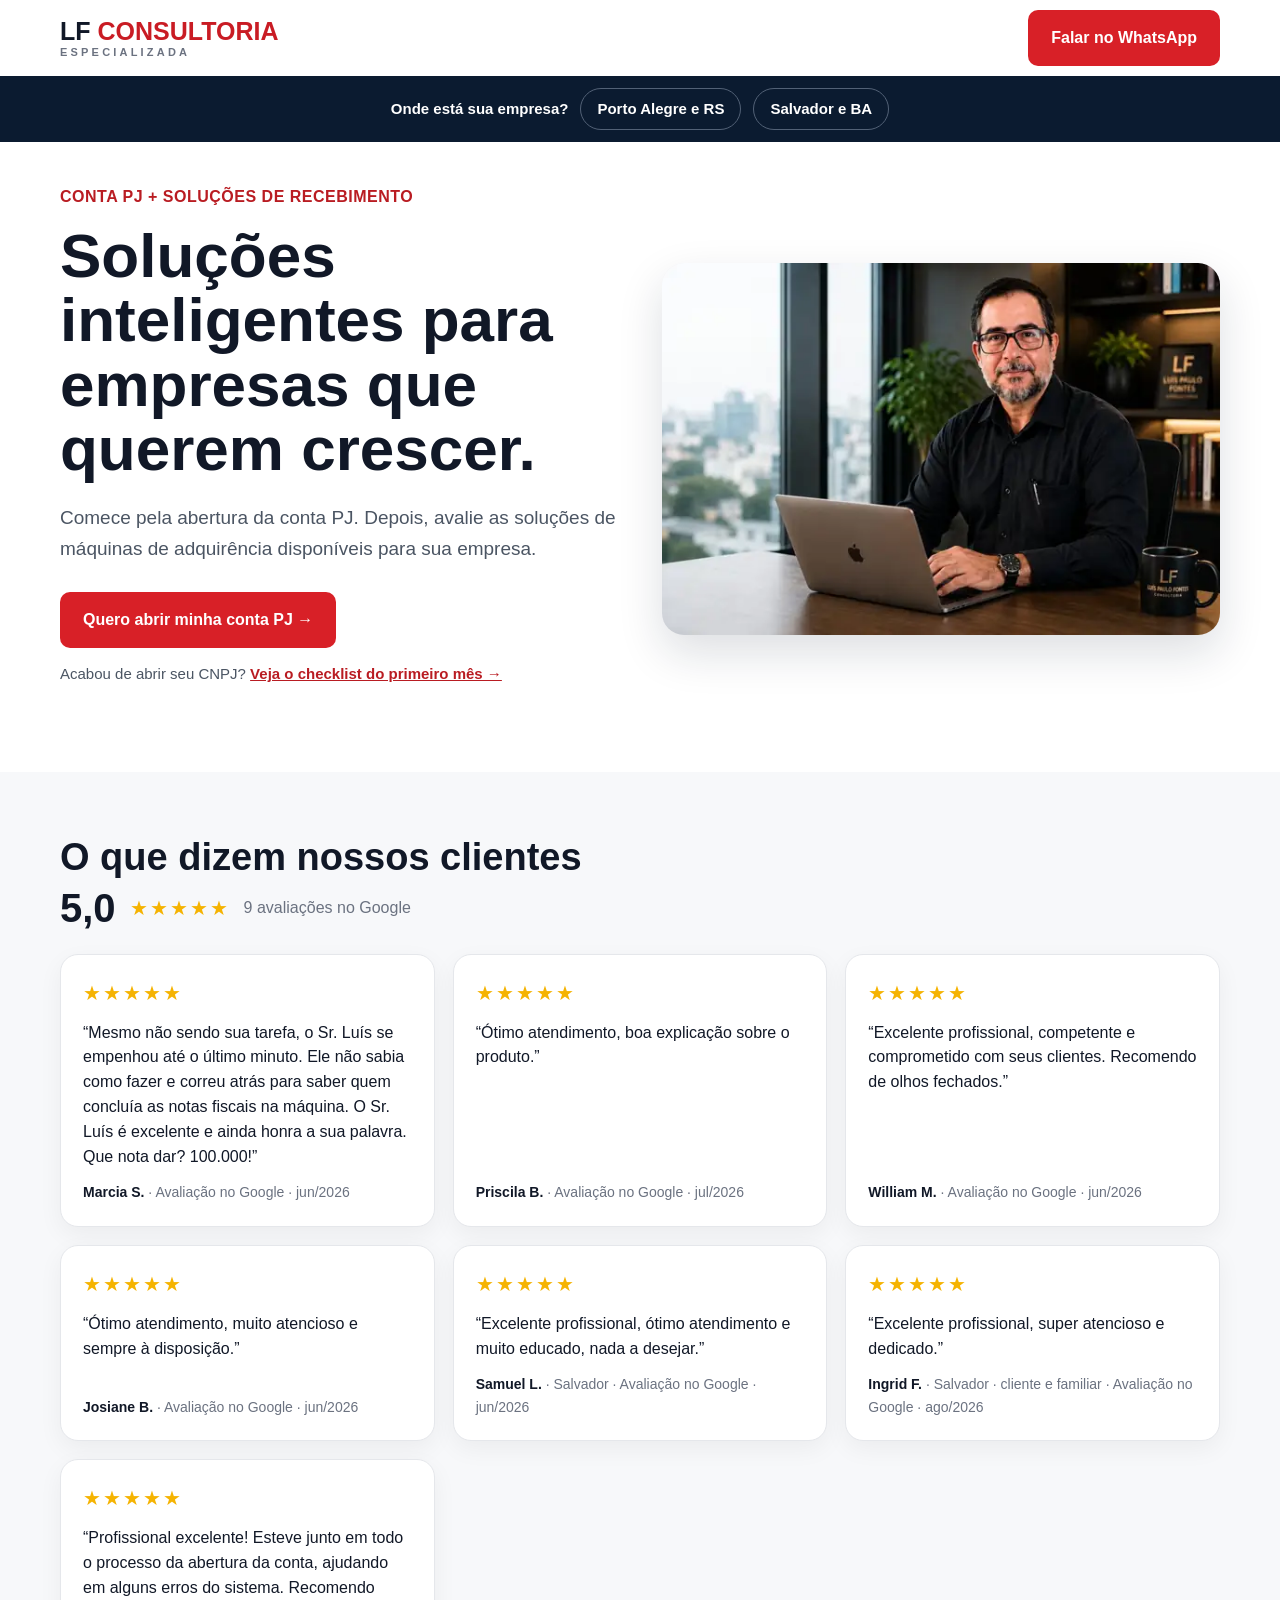
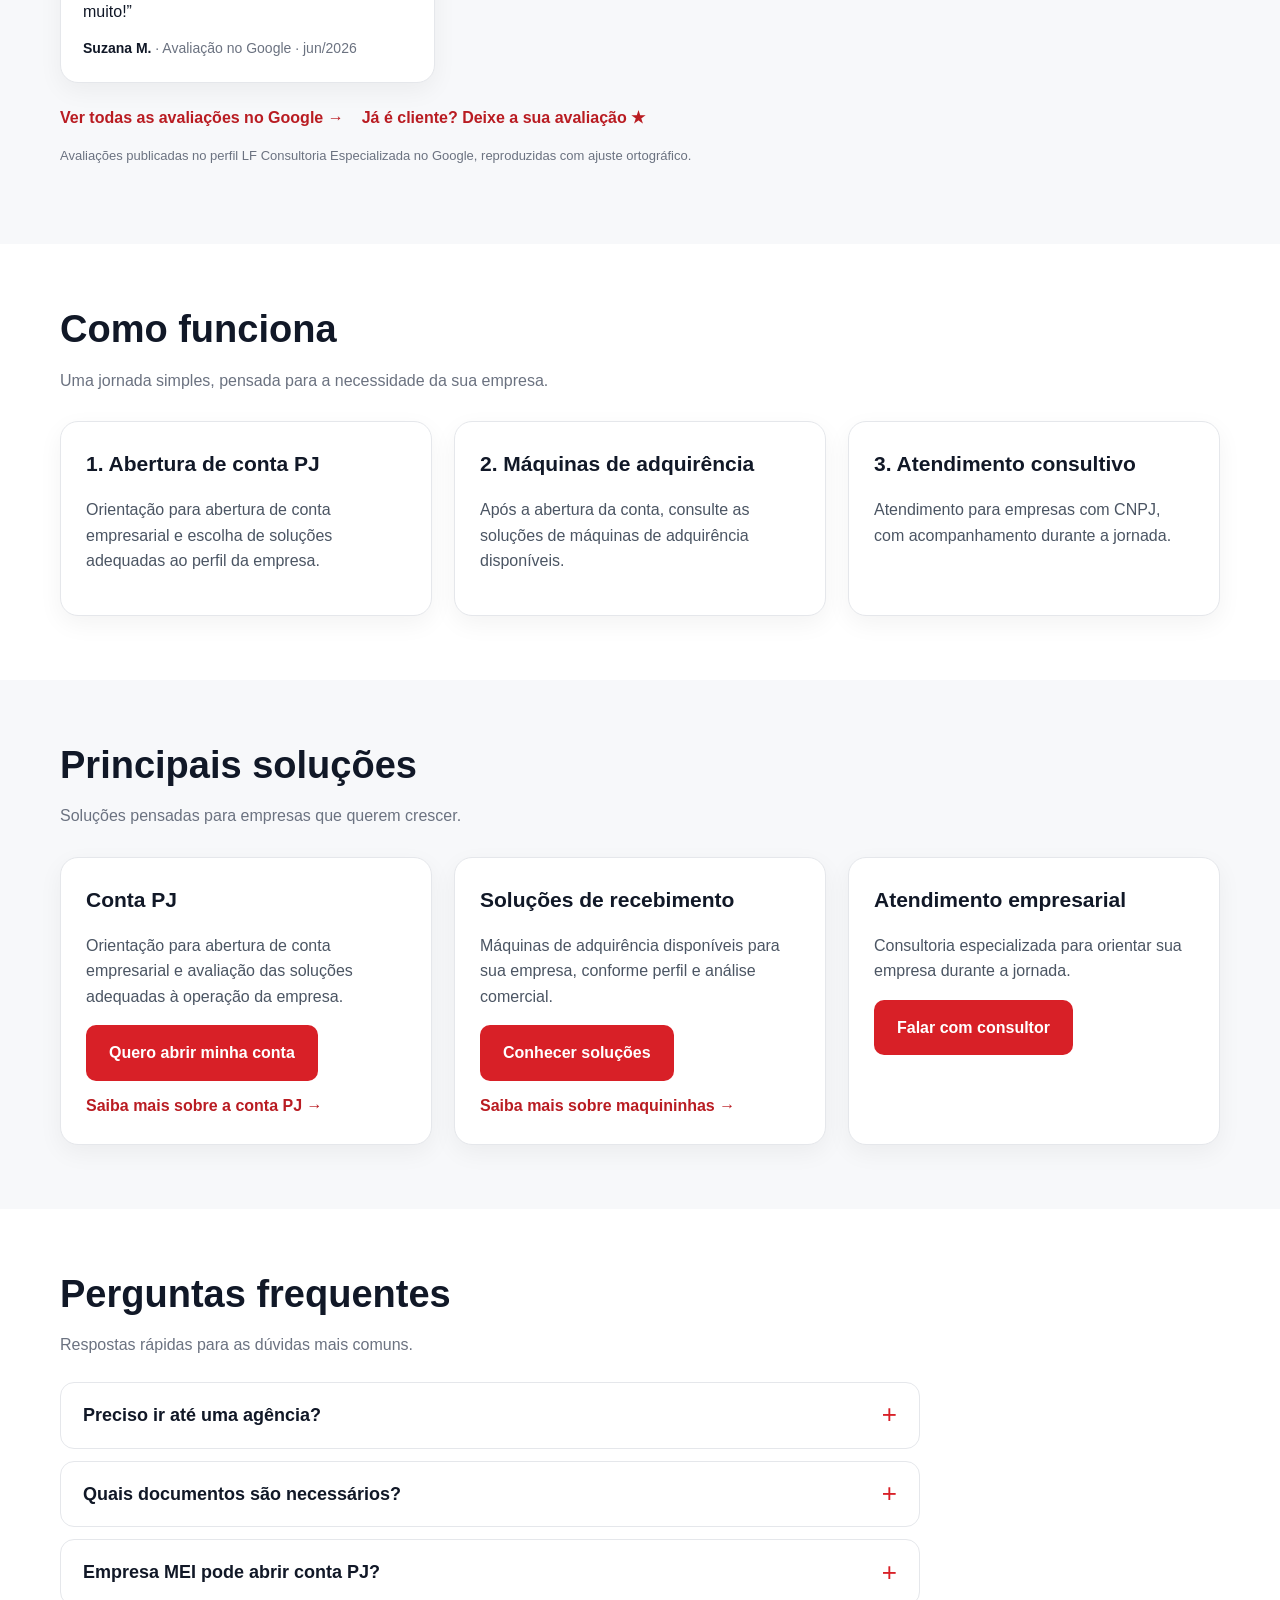
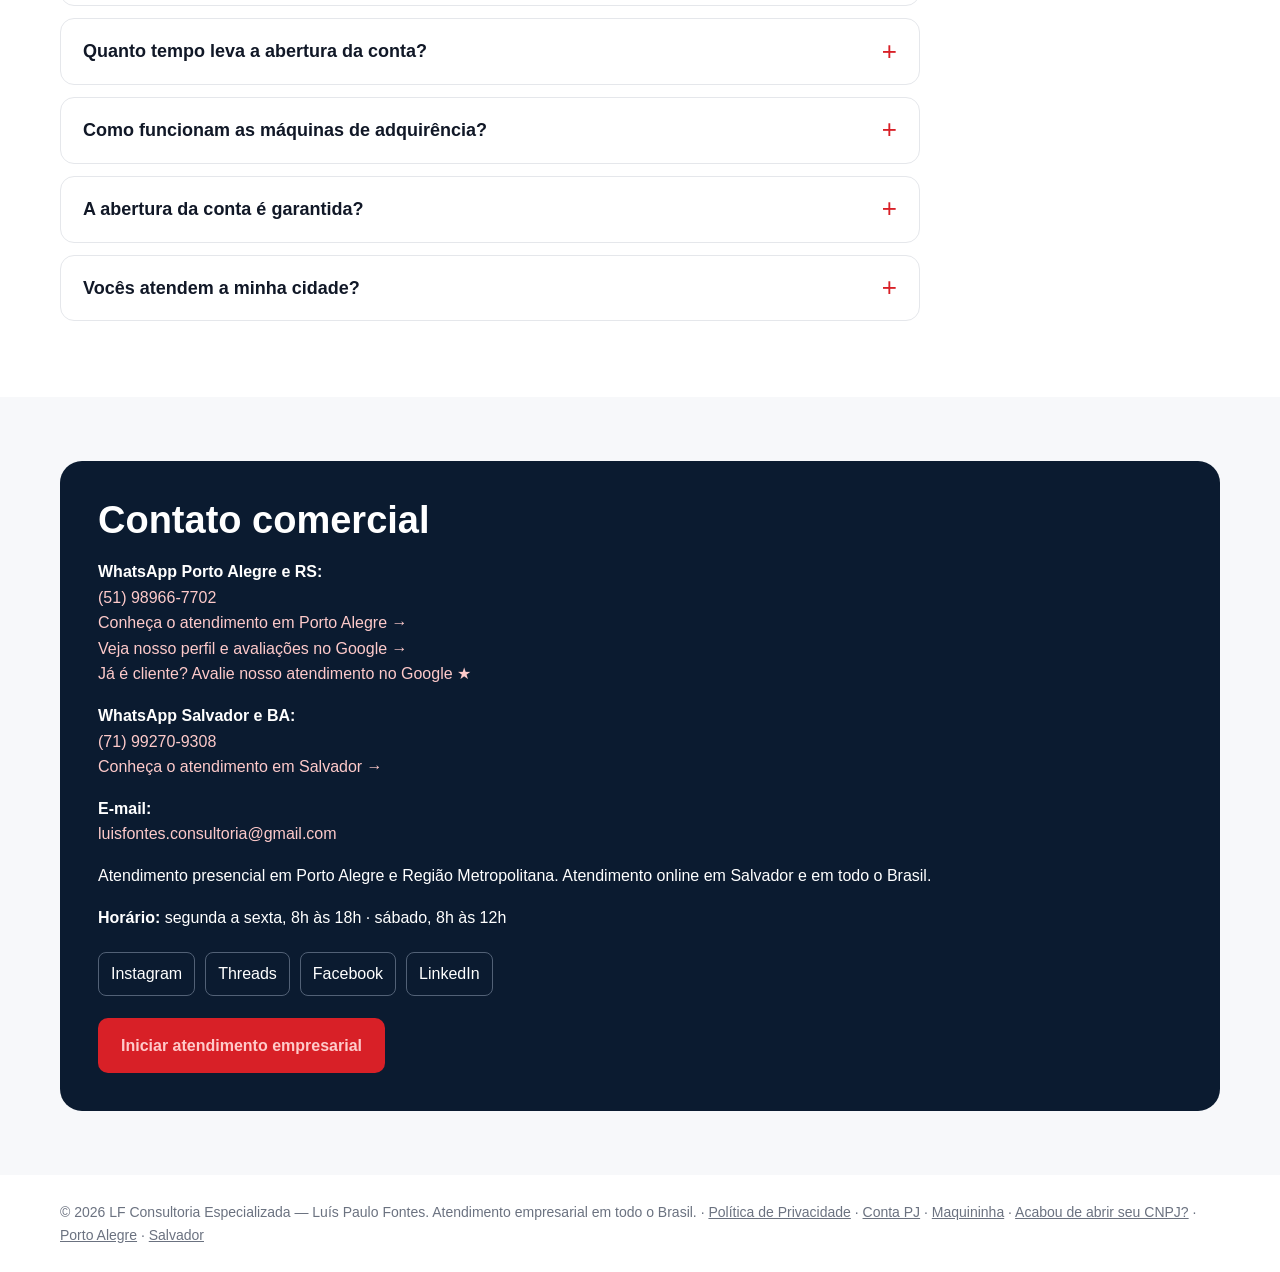
==== commit f974bf9c: "Adiciona depoimento de Ingrid F. identificado como cliente e familiar - Salvador e site principal, l" ====
--- a/index.html
+++ b/index.html
@@ -1 +1 @@
-<!doctype html><html lang="pt-BR"><head><meta charset="utf-8"><meta name="viewport" content="width=device-width,initial-scale=1"><title>LF Consultoria Especializada | Conta PJ e Soluções de Recebimento</title><meta name="description" content="LF Consultoria Especializada — soluções empresariais, conta PJ e soluções de recebimento para empresas."><link rel="canonical" href="https://luisfontesconsultoria-hub.github.io/luisfontes.consultoria.github/"><meta name="theme-color" content="#0b1b30"><link rel="icon" href="data:image/svg+xml,%3Csvg%20xmlns%3D%22http%3A//www.w3.org/2000/svg%22%20viewBox%3D%220%200%2064%2064%22%3E%3Crect%20width%3D%2264%22%20height%3D%2264%22%20rx%3D%2212%22%20fill%3D%22%230b1b30%22/%3E%3Ctext%20x%3D%2232%22%20y%3D%2243%22%20font-family%3D%22Arial%2CHelvetica%2Csans-serif%22%20font-size%3D%2230%22%20font-weight%3D%22900%22%20text-anchor%3D%22middle%22%20fill%3D%22%23fff%22%3EL%3Ctspan%20fill%3D%22%23d82027%22%3EF%3C/tspan%3E%3C/text%3E%3C/svg%3E"><meta property="og:type" content="website"><meta property="og:locale" content="pt_BR"><meta property="og:site_name" content="LF Consultoria Especializada"><meta property="og:url" content="https://luisfontesconsultoria-hub.github.io/luisfontes.consultoria.github/"><meta property="og:title" content="LF Consultoria Especializada | Conta PJ e Soluções de Recebimento"><meta property="og:description" content="Abertura de conta PJ e soluções de recebimento para empresas. Atendimento em Porto Alegre, Salvador e online em todo o Brasil."><meta property="og:image" content="https://luisfontesconsultoria-hub.github.io/luisfontes.consultoria.github/og-image.jpg"><meta property="og:image:width" content="600"><meta property="og:image:height" content="400"><meta name="twitter:card" content="summary_large_image"><script type="application/ld+json">{"@context":"https://schema.org","@type":"FinancialService","@id":"https://luisfontesconsultoria-hub.github.io/luisfontes.consultoria.github/#empresa","name":"LF Consultoria Especializada","alternateName":["LF Consultoria","Luís Paulo Fontes Consultoria Especializada"],"description":"Orientação para abertura de conta PJ e soluções de recebimento para empresas.","url":"https://luisfontesconsultoria-hub.github.io/luisfontes.consultoria.github/","image":"https://luisfontesconsultoria-hub.github.io/luisfontes.consultoria.github/og-image.jpg","email":"luisfontes.consultoria@gmail.com","telephone":"+55-51-98966-7702","founder":{"@type":"Person","name":"Luís Paulo Fontes"},"areaServed":[{"@type":"City","name":"Porto Alegre"},{"@type":"AdministrativeArea","name":"Região Metropolitana de Porto Alegre"},{"@type":"City","name":"Salvador"},{"@type":"Country","name":"Brasil"}],"contactPoint":[{"@type":"ContactPoint","contactType":"sales","telephone":"+55-51-98966-7702","areaServed":"BR-RS","availableLanguage":"pt-BR"},{"@type":"ContactPoint","contactType":"sales","telephone":"+55-71-99270-9308","areaServed":"BR-BA","availableLanguage":"pt-BR"}],"openingHoursSpecification":[{"@type":"OpeningHoursSpecification","dayOfWeek":["Monday","Tuesday","Wednesday","Thursday","Friday"],"opens":"08:00","closes":"18:00"},{"@type":"OpeningHoursSpecification","dayOfWeek":"Saturday","opens":"08:00","closes":"12:00"}],"sameAs":["https://share.google/SbMFxW7CFNUa42hHd","https://www.instagram.com/luisfontes.consultoria","https://www.threads.com/@luisfontes.consultoria","https://www.facebook.com/share/1LJSUG6sh6/","https://www.linkedin.com/in/luis-paulo-fontes-da-silva-oliveira-146855129"],"hasMap":"https://share.google/SbMFxW7CFNUa42hHd"}</script><script async src="https://www.googletagmanager.com/gtag/js?id=AW-17752633586"></script><script>window.dataLayer=window.dataLayer||[];function gtag(){dataLayer.push(arguments)}gtag('js',new Date());gtag('config','AW-17752633586');function conv(){gtag('event','conversion',{send_to:'AW-17752633586/MYgbCPb__N4cEPLhjpFC',value:1,currency:'BRL'})}</script><style>*{box-sizing:border-box}body{margin:0;font-family:Arial,Helvetica,sans-serif;color:#111827;line-height:1.6}a{text-decoration:none}.wrap{width:min(1160px,calc(100% - 32px));margin:auto}header{height:76px;display:flex;align-items:center;justify-content:space-between}.brand{font-size:25px;font-weight:900}.brand span{color:#c91c24}.btn{display:inline-block;background:#d82027;color:#fff;font-weight:800;padding:15px 23px;border-radius:10px}.hero{padding:42px 0 58px}.hero-grid{display:grid;grid-template-columns:1fr 1fr;gap:44px;align-items:center}.tag{font-size:16px;font-weight:900;letter-spacing:.5px;color:#b91c22}.hero h1{font-size:clamp(40px,5vw,62px);line-height:1.04;margin:14px 0 22px}.hero p{font-size:19px;color:#4b5563;max-width:570px;margin-bottom:28px}.photo{overflow:hidden;border-radius:22px;background:#f3f4f6;box-shadow:0 18px 45px #0b1b3024}.photo img{display:block;width:100%;height:auto}.section{padding:64px 0}.alt{background:#f7f8fa}h2{font-size:38px;line-height:1.15;margin:0 0 8px}.muted{color:#6b7280}.cards{display:grid;grid-template-columns:repeat(3,1fr);gap:22px;margin-top:28px}.card{background:#fff;border:1px solid #e5e7eb;border-radius:18px;padding:25px;box-shadow:0 8px 24px #0000000d}.card h3{font-size:21px;margin:0 0 10px}.card p{color:#4b5563}.contact{background:#0b1b30;color:#fff;border-radius:22px;padding:38px}.contact h2{color:#fff}.contact a{color:#fecaca}.socials{display:flex;flex-wrap:wrap;gap:10px;margin:22px 0}.socials a{color:#fff;border:1px solid #526176;padding:8px 12px;border-radius:8px}.faq{max-width:860px;margin-top:24px}.faq details{border:1px solid #e5e7eb;border-radius:14px;background:#fff;margin:0 0 12px}.faq summary{cursor:pointer;list-style:none;padding:18px 52px 18px 22px;font-weight:800;font-size:18px;position:relative}.faq summary::-webkit-details-marker{display:none}.faq summary::after{content:"+";position:absolute;right:22px;top:50%;transform:translateY(-50%);font-size:26px;font-weight:400;color:#d82027}.faq details[open] summary::after{content:"−"}.faq summary:focus-visible{outline:3px solid #111827;outline-offset:2px;border-radius:14px}.faq details p{margin:0;padding:0 22px 20px;color:#4b5563}.cities{background:#0b1b30;color:#fff}.cities .wrap{display:flex;align-items:center;justify-content:center;gap:12px;flex-wrap:wrap;padding:12px 0}.cities .q{font-weight:800;font-size:15px}.cities a{display:inline-block;color:#fff;border:1px solid #526176;border-radius:999px;padding:8px 16px;font-weight:800;font-size:15px}.cities a:hover{border-color:#fff}.cities a.on{background:#d82027;border-color:#d82027}.cities a:focus-visible{outline:3px solid #fff;outline-offset:2px}@media(max-width:800px){.cities .wrap{gap:8px;padding:10px 0}.cities .q{width:100%;text-align:center;font-size:14px}.cities a{font-size:14px;padding:8px 14px}}.footer{padding:26px 0;color:#6b7280;font-size:14px}.footer a{color:#6b7280;text-decoration:underline}.wa-float{display:none}@media(max-width:800px){.wrap{width:min(100% - 26px,1160px)}header{height:68px}.brand{font-size:22px}header .btn{display:none}.hero{padding:25px 0 42px}.hero-grid,.cards{grid-template-columns:1fr}.hero h1{font-size:42px}.hero p{font-size:17px}.photo{order:-1}.wa-float{display:block;position:fixed;left:13px;right:13px;bottom:12px;z-index:50;text-align:center;box-shadow:0 10px 28px #0b1b3059;opacity:0;transform:translateY(16px);pointer-events:none;transition:opacity .25s,transform .25s}.wa-float.show{opacity:1;transform:none;pointer-events:auto}body{padding-bottom:78px}.section{padding:48px 0}h2{font-size:32px}}.brand{line-height:1.05}.brand small{display:block;font-size:11px;letter-spacing:3.2px;color:#6b7280;font-weight:800;margin-top:3px}.reviews-head{display:flex;align-items:center;gap:14px;flex-wrap:wrap;margin:8px 0 6px}.score{font-size:40px;font-weight:900;line-height:1}.stars{color:#f5b301;letter-spacing:2px;font-size:20px}.reviews{display:grid;grid-template-columns:repeat(3,1fr);gap:18px;margin-top:26px}.review{background:#fff;border:1px solid #e5e7eb;border-radius:18px;padding:22px;margin:0;display:flex;flex-direction:column;gap:12px;box-shadow:0 8px 24px #0000000d}.review blockquote{margin:0;color:#111827;font-size:16px;line-height:1.55}.review figcaption{margin-top:auto;color:#6b7280;font-size:14px}.review figcaption strong{color:#111827}.rv-links{margin-top:22px;display:flex;gap:18px;flex-wrap:wrap}.rv-links a{color:#b91c22;font-weight:800}@media(max-width:800px){.reviews{grid-template-columns:1fr}.score{font-size:34px}}</style></head><body><header class="wrap"><div class="brand">LF <span>CONSULTORIA</span><small>ESPECIALIZADA</small></div><a class="btn" href="https://wa.me/5551989667702?text=Ol%C3%A1%2C%20Lu%C3%ADs%20Paulo.%20Sou%20respons%C3%A1vel%20por%20uma%20empresa%20e%20vim%20pelo%20site." target="_blank" rel="noopener" onclick="conv()">Falar no WhatsApp</a></header><nav class="cities" aria-label="Escolha sua cidade"><div class="wrap"><span class="q">Onde está sua empresa?</span><a href="./porto-alegre/">Porto Alegre e RS</a><a href="./salvador/">Salvador e BA</a></div></nav><main><section class="hero"><div class="wrap hero-grid"><div><div class="tag">CONTA PJ + SOLUÇÕES DE RECEBIMENTO</div><h1>Soluções inteligentes para empresas que querem crescer.</h1><p>Comece pela abertura da conta PJ. Depois, avalie as soluções de máquinas de adquirência disponíveis para sua empresa.</p><a class="btn" href="https://wa.me/5551989667702?text=Ol%C3%A1%2C%20Lu%C3%ADs%20Paulo.%20Sou%20respons%C3%A1vel%20por%20uma%20empresa%20e%20quero%20conhecer%20a%20solu%C3%A7%C3%A3o%20de%20conta%20PJ." target="_blank" rel="noopener" onclick="conv()">Quero abrir minha conta PJ →</a><p class="alt2" style="margin-top:14px;font-size:15px">Acabou de abrir seu CNPJ? <a href="./cnpj-novo/" style="color:#b91c22;font-weight:800;text-decoration:underline">Veja o checklist do primeiro mês →</a></p></div><div class="photo"><img src="[data-uri]" alt="Luís Paulo Fontes em atendimento empresarial" fetchpriority="high"></div></div></section><section class="section alt" id="avaliacoes"><div class="wrap"><h2>O que dizem nossos clientes</h2><div class="reviews-head"><span class="score">5,0</span><span class="stars" aria-label="Nota 5 de 5">★★★★★</span><span class="muted">9 avaliações no Google</span></div><div class="reviews"><figure class="review"><div class="stars" aria-label="5 de 5 estrelas">★★★★★</div><blockquote>“Mesmo não sendo sua tarefa, o Sr. Luís se empenhou até o último minuto. Ele não sabia como fazer e correu atrás para saber quem concluía as notas fiscais na máquina. O Sr. Luís é excelente e ainda honra a sua palavra. Que nota dar? 100.000!”</blockquote><figcaption><strong>Marcia S.</strong> · Avaliação no Google · jun/2026</figcaption></figure><figure class="review"><div class="stars" aria-label="5 de 5 estrelas">★★★★★</div><blockquote>“Ótimo atendimento, boa explicação sobre o produto.”</blockquote><figcaption><strong>Priscila B.</strong> · Avaliação no Google · jul/2026</figcaption></figure><figure class="review"><div class="stars" aria-label="5 de 5 estrelas">★★★★★</div><blockquote>“Excelente profissional, competente e comprometido com seus clientes. Recomendo de olhos fechados.”</blockquote><figcaption><strong>William M.</strong> · Avaliação no Google · jun/2026</figcaption></figure><figure class="review"><div class="stars" aria-label="5 de 5 estrelas">★★★★★</div><blockquote>“Ótimo atendimento, muito atencioso e sempre à disposição.”</blockquote><figcaption><strong>Josiane B.</strong> · Avaliação no Google · jun/2026</figcaption></figure><figure class="review"><div class="stars" aria-label="5 de 5 estrelas">★★★★★</div><blockquote>“Excelente profissional, ótimo atendimento e muito educado, nada a desejar.”</blockquote><figcaption><strong>Samuel L.</strong> · Salvador · Avaliação no Google · jun/2026</figcaption></figure><figure class="review"><div class="stars" aria-label="5 de 5 estrelas">★★★★★</div><blockquote>“Profissional excelente! Esteve junto em todo o processo da abertura da conta, ajudando em alguns erros do sistema. Recomendo muito!”</blockquote><figcaption><strong>Suzana M.</strong> · Avaliação no Google · jun/2026</figcaption></figure></div><p class="rv-links"><a href="https://share.google/SbMFxW7CFNUa42hHd" target="_blank" rel="noopener">Ver todas as avaliações no Google →</a><a href="https://g.page/r/CeIYzFSqn0NKEBM/review" target="_blank" rel="noopener">Já é cliente? Deixe a sua avaliação ★</a></p><p class="muted" style="font-size:13px;margin-top:6px">Avaliações publicadas no perfil LF Consultoria Especializada no Google, reproduzidas com ajuste ortográfico.</p></div></section><section class="section"><div class="wrap"><h2>Como funciona</h2><p class="muted">Uma jornada simples, pensada para a necessidade da sua empresa.</p><div class="cards"><article class="card"><h3>1. Abertura de conta PJ</h3><p>Orientação para abertura de conta empresarial e escolha de soluções adequadas ao perfil da empresa.</p></article><article class="card"><h3>2. Máquinas de adquirência</h3><p>Após a abertura da conta, consulte as soluções de máquinas de adquirência disponíveis.</p></article><article class="card"><h3>3. Atendimento consultivo</h3><p>Atendimento para empresas com CNPJ, com acompanhamento durante a jornada.</p></article></div></div></section><section class="section alt"><div class="wrap"><h2>Principais soluções</h2><p class="muted">Soluções pensadas para empresas que querem crescer.</p><div class="cards"><article class="card"><h3>Conta PJ</h3><p>Orientação para abertura de conta empresarial e avaliação das soluções adequadas à operação da empresa.</p><a class="btn" href="https://wa.me/5551989667702?text=Ol%C3%A1%2C%20Lu%C3%ADs%20Paulo.%20Quero%20abrir%20minha%20conta%20PJ." target="_blank" rel="noopener" onclick="conv()">Quero abrir minha conta</a><p style="margin:12px 0 0"><a href="./conta-pj/" style="color:#b91c22;font-weight:800">Saiba mais sobre a conta PJ →</a></p></article><article class="card"><h3>Soluções de recebimento</h3><p>Máquinas de adquirência disponíveis para sua empresa, conforme perfil e análise comercial.</p><a class="btn" href="https://wa.me/5551989667702?text=Ol%C3%A1%2C%20Lu%C3%ADs%20Paulo.%20Quero%20conhecer%20as%20solu%C3%A7%C3%B5es%20de%20recebimento." target="_blank" rel="noopener" onclick="conv()">Conhecer soluções</a><p style="margin:12px 0 0"><a href="./maquininha/" style="color:#b91c22;font-weight:800">Saiba mais sobre maquininhas →</a></p></article><article class="card"><h3>Atendimento empresarial</h3><p>Consultoria especializada para orientar sua empresa durante a jornada.</p><a class="btn" href="https://wa.me/5551989667702?text=Ol%C3%A1%2C%20Lu%C3%ADs%20Paulo.%20Quero%20falar%20sobre%20minha%20empresa." target="_blank" rel="noopener" onclick="conv()">Falar com consultor</a></article></div></div></section><section class="section" id="perguntas"><div class="wrap"><h2>Perguntas frequentes</h2><p class="muted">Respostas rápidas para as dúvidas mais comuns.</p><div class="faq"><details><summary>Preciso ir até uma agência?</summary><p>O atendimento começa pelo WhatsApp e boa parte da jornada pode ser feita a distância. Se alguma etapa exigir atendimento presencial, você é avisado com antecedência.</p></details><details><summary>Quais documentos são necessários?</summary><p>Depende do tipo de empresa (MEI, ME, LTDA, entre outros). No primeiro contato, você recebe a lista exata de documentos para o seu caso.</p></details><details><summary>Empresa MEI pode abrir conta PJ?</summary><p>Sim. Empresas MEI também podem solicitar a abertura de conta PJ. A aprovação depende da análise da instituição financeira.</p></details><details><summary>Quanto tempo leva a abertura da conta?</summary><p>O prazo varia conforme a documentação e a análise da instituição financeira. Você acompanha cada etapa com o seu consultor.</p></details><details><summary>Como funcionam as máquinas de adquirência?</summary><p>As soluções de recebimento são apresentadas após a abertura da conta PJ, conforme o perfil da empresa e a análise comercial.</p></details><details><summary>A abertura da conta é garantida?</summary><p>Não. A abertura de conta e a contratação de soluções dependem da análise e das políticas da instituição financeira. Nosso papel é orientar e acompanhar todo o processo.</p></details><details><summary>Vocês atendem a minha cidade?</summary><p>Atendimento presencial em Porto Alegre e Região Metropolitana. Em Salvador e no restante do Brasil, o atendimento é online.</p></details></div></div></section><section class="section alt"><div class="wrap"><div class="contact"><h2>Contato comercial</h2><p><strong>WhatsApp Porto Alegre e RS:</strong><br><a href="https://wa.me/5551989667702" target="_blank" rel="noopener" onclick="conv()">(51) 98966-7702</a><br><a href="./porto-alegre/">Conheça o atendimento em Porto Alegre →</a><br><a href="https://share.google/SbMFxW7CFNUa42hHd" target="_blank" rel="noopener">Veja nosso perfil e avaliações no Google →</a><br><a href="https://g.page/r/CeIYzFSqn0NKEBM/review" target="_blank" rel="noopener">Já é cliente? Avalie nosso atendimento no Google ★</a></p><p><strong>WhatsApp Salvador e BA:</strong><br><a href="https://wa.me/5571992709308?text=Ol%C3%A1%2C%20Lu%C3%ADs%20Paulo.%20Sou%20de%20Salvador%20e%20quero%20falar%20sobre%20minha%20empresa." target="_blank" rel="noopener" onclick="conv()">(71) 99270-9308</a><br><a href="./salvador/">Conheça o atendimento em Salvador →</a></p><p><strong>E-mail:</strong><br><a href="mailto:luisfontes.consultoria@gmail.com">luisfontes.consultoria@gmail.com</a></p><p>Atendimento presencial em Porto Alegre e Região Metropolitana. Atendimento online em Salvador e em todo o Brasil.</p><p><strong>Horário:</strong> segunda a sexta, 8h às 18h · sábado, 8h às 12h</p><div class="socials"><a href="https://www.instagram.com/luisfontes.consultoria" target="_blank" rel="noopener">Instagram</a><a href="https://www.threads.com/@luisfontes.consultoria" target="_blank" rel="noopener">Threads</a><a href="https://www.facebook.com/share/1LJSUG6sh6/" target="_blank" rel="noopener">Facebook</a><a href="https://www.linkedin.com/in/luis-paulo-fontes-da-silva-oliveira-146855129" target="_blank" rel="noopener">LinkedIn</a></div><a class="btn" href="https://wa.me/5551989667702?text=Ol%C3%A1%2C%20Lu%C3%ADs%20Paulo.%20Quero%20iniciar%20meu%20atendimento%20empresarial." target="_blank" rel="noopener" onclick="conv()">Iniciar atendimento empresarial</a></div></div></section></main><footer class="wrap footer">© 2026 LF Consultoria Especializada — Luís Paulo Fontes. Atendimento empresarial em todo o Brasil. · <a href="./privacidade.html">Política de Privacidade</a> · <a href="./conta-pj/">Conta PJ</a> · <a href="./maquininha/">Maquininha</a> · <a href="./cnpj-novo/">Acabou de abrir seu CNPJ?</a> · <a href="./porto-alegre/">Porto Alegre</a> · <a href="./salvador/">Salvador</a></footer><a class="btn wa-float" href="https://wa.me/5551989667702?text=Ol%C3%A1%2C%20Lu%C3%ADs%20Paulo.%20Sou%20respons%C3%A1vel%20por%20uma%20empresa%20e%20vim%20pelo%20site." target="_blank" rel="noopener" onclick="conv()">Falar no WhatsApp</a><script>(function(){var f=document.querySelector(".wa-float");if(!f)return;function u(){f.classList.toggle("show",window.scrollY>520)}window.addEventListener("scroll",u,{passive:true});u()})();</script><script src="./sdr-bridge.js" defer></script></body></html>+<!doctype html><html lang="pt-BR"><head><meta charset="utf-8"><meta name="viewport" content="width=device-width,initial-scale=1"><title>LF Consultoria Especializada | Conta PJ e Soluções de Recebimento</title><meta name="description" content="LF Consultoria Especializada — soluções empresariais, conta PJ e soluções de recebimento para empresas."><link rel="canonical" href="https://luisfontesconsultoria-hub.github.io/luisfontes.consultoria.github/"><meta name="theme-color" content="#0b1b30"><link rel="icon" href="data:image/svg+xml,%3Csvg%20xmlns%3D%22http%3A//www.w3.org/2000/svg%22%20viewBox%3D%220%200%2064%2064%22%3E%3Crect%20width%3D%2264%22%20height%3D%2264%22%20rx%3D%2212%22%20fill%3D%22%230b1b30%22/%3E%3Ctext%20x%3D%2232%22%20y%3D%2243%22%20font-family%3D%22Arial%2CHelvetica%2Csans-serif%22%20font-size%3D%2230%22%20font-weight%3D%22900%22%20text-anchor%3D%22middle%22%20fill%3D%22%23fff%22%3EL%3Ctspan%20fill%3D%22%23d82027%22%3EF%3C/tspan%3E%3C/text%3E%3C/svg%3E"><meta property="og:type" content="website"><meta property="og:locale" content="pt_BR"><meta property="og:site_name" content="LF Consultoria Especializada"><meta property="og:url" content="https://luisfontesconsultoria-hub.github.io/luisfontes.consultoria.github/"><meta property="og:title" content="LF Consultoria Especializada | Conta PJ e Soluções de Recebimento"><meta property="og:description" content="Abertura de conta PJ e soluções de recebimento para empresas. Atendimento em Porto Alegre, Salvador e online em todo o Brasil."><meta property="og:image" content="https://luisfontesconsultoria-hub.github.io/luisfontes.consultoria.github/og-image.jpg"><meta property="og:image:width" content="600"><meta property="og:image:height" content="400"><meta name="twitter:card" content="summary_large_image"><script type="application/ld+json">{"@context":"https://schema.org","@type":"FinancialService","@id":"https://luisfontesconsultoria-hub.github.io/luisfontes.consultoria.github/#empresa","name":"LF Consultoria Especializada","alternateName":["LF Consultoria","Luís Paulo Fontes Consultoria Especializada"],"description":"Orientação para abertura de conta PJ e soluções de recebimento para empresas.","url":"https://luisfontesconsultoria-hub.github.io/luisfontes.consultoria.github/","image":"https://luisfontesconsultoria-hub.github.io/luisfontes.consultoria.github/og-image.jpg","email":"luisfontes.consultoria@gmail.com","telephone":"+55-51-98966-7702","founder":{"@type":"Person","name":"Luís Paulo Fontes"},"areaServed":[{"@type":"City","name":"Porto Alegre"},{"@type":"AdministrativeArea","name":"Região Metropolitana de Porto Alegre"},{"@type":"City","name":"Salvador"},{"@type":"Country","name":"Brasil"}],"contactPoint":[{"@type":"ContactPoint","contactType":"sales","telephone":"+55-51-98966-7702","areaServed":"BR-RS","availableLanguage":"pt-BR"},{"@type":"ContactPoint","contactType":"sales","telephone":"+55-71-99270-9308","areaServed":"BR-BA","availableLanguage":"pt-BR"}],"openingHoursSpecification":[{"@type":"OpeningHoursSpecification","dayOfWeek":["Monday","Tuesday","Wednesday","Thursday","Friday"],"opens":"08:00","closes":"18:00"},{"@type":"OpeningHoursSpecification","dayOfWeek":"Saturday","opens":"08:00","closes":"12:00"}],"sameAs":["https://share.google/SbMFxW7CFNUa42hHd","https://www.instagram.com/luisfontes.consultoria","https://www.threads.com/@luisfontes.consultoria","https://www.facebook.com/share/1LJSUG6sh6/","https://www.linkedin.com/in/luis-paulo-fontes-da-silva-oliveira-146855129"],"hasMap":"https://share.google/SbMFxW7CFNUa42hHd"}</script><script async src="https://www.googletagmanager.com/gtag/js?id=AW-17752633586"></script><script>window.dataLayer=window.dataLayer||[];function gtag(){dataLayer.push(arguments)}gtag('js',new Date());gtag('config','AW-17752633586');function conv(){gtag('event','conversion',{send_to:'AW-17752633586/MYgbCPb__N4cEPLhjpFC',value:1,currency:'BRL'})}</script><style>*{box-sizing:border-box}body{margin:0;font-family:Arial,Helvetica,sans-serif;color:#111827;line-height:1.6}a{text-decoration:none}.wrap{width:min(1160px,calc(100% - 32px));margin:auto}header{height:76px;display:flex;align-items:center;justify-content:space-between}.brand{font-size:25px;font-weight:900}.brand span{color:#c91c24}.btn{display:inline-block;background:#d82027;color:#fff;font-weight:800;padding:15px 23px;border-radius:10px}.hero{padding:42px 0 58px}.hero-grid{display:grid;grid-template-columns:1fr 1fr;gap:44px;align-items:center}.tag{font-size:16px;font-weight:900;letter-spacing:.5px;color:#b91c22}.hero h1{font-size:clamp(40px,5vw,62px);line-height:1.04;margin:14px 0 22px}.hero p{font-size:19px;color:#4b5563;max-width:570px;margin-bottom:28px}.photo{overflow:hidden;border-radius:22px;background:#f3f4f6;box-shadow:0 18px 45px #0b1b3024}.photo img{display:block;width:100%;height:auto}.section{padding:64px 0}.alt{background:#f7f8fa}h2{font-size:38px;line-height:1.15;margin:0 0 8px}.muted{color:#6b7280}.cards{display:grid;grid-template-columns:repeat(3,1fr);gap:22px;margin-top:28px}.card{background:#fff;border:1px solid #e5e7eb;border-radius:18px;padding:25px;box-shadow:0 8px 24px #0000000d}.card h3{font-size:21px;margin:0 0 10px}.card p{color:#4b5563}.contact{background:#0b1b30;color:#fff;border-radius:22px;padding:38px}.contact h2{color:#fff}.contact a{color:#fecaca}.socials{display:flex;flex-wrap:wrap;gap:10px;margin:22px 0}.socials a{color:#fff;border:1px solid #526176;padding:8px 12px;border-radius:8px}.faq{max-width:860px;margin-top:24px}.faq details{border:1px solid #e5e7eb;border-radius:14px;background:#fff;margin:0 0 12px}.faq summary{cursor:pointer;list-style:none;padding:18px 52px 18px 22px;font-weight:800;font-size:18px;position:relative}.faq summary::-webkit-details-marker{display:none}.faq summary::after{content:"+";position:absolute;right:22px;top:50%;transform:translateY(-50%);font-size:26px;font-weight:400;color:#d82027}.faq details[open] summary::after{content:"−"}.faq summary:focus-visible{outline:3px solid #111827;outline-offset:2px;border-radius:14px}.faq details p{margin:0;padding:0 22px 20px;color:#4b5563}.cities{background:#0b1b30;color:#fff}.cities .wrap{display:flex;align-items:center;justify-content:center;gap:12px;flex-wrap:wrap;padding:12px 0}.cities .q{font-weight:800;font-size:15px}.cities a{display:inline-block;color:#fff;border:1px solid #526176;border-radius:999px;padding:8px 16px;font-weight:800;font-size:15px}.cities a:hover{border-color:#fff}.cities a.on{background:#d82027;border-color:#d82027}.cities a:focus-visible{outline:3px solid #fff;outline-offset:2px}@media(max-width:800px){.cities .wrap{gap:8px;padding:10px 0}.cities .q{width:100%;text-align:center;font-size:14px}.cities a{font-size:14px;padding:8px 14px}}.footer{padding:26px 0;color:#6b7280;font-size:14px}.footer a{color:#6b7280;text-decoration:underline}.wa-float{display:none}@media(max-width:800px){.wrap{width:min(100% - 26px,1160px)}header{height:68px}.brand{font-size:22px}header .btn{display:none}.hero{padding:25px 0 42px}.hero-grid,.cards{grid-template-columns:1fr}.hero h1{font-size:42px}.hero p{font-size:17px}.photo{order:-1}.wa-float{display:block;position:fixed;left:13px;right:13px;bottom:12px;z-index:50;text-align:center;box-shadow:0 10px 28px #0b1b3059;opacity:0;transform:translateY(16px);pointer-events:none;transition:opacity .25s,transform .25s}.wa-float.show{opacity:1;transform:none;pointer-events:auto}body{padding-bottom:78px}.section{padding:48px 0}h2{font-size:32px}}.brand{line-height:1.05}.brand small{display:block;font-size:11px;letter-spacing:3.2px;color:#6b7280;font-weight:800;margin-top:3px}.reviews-head{display:flex;align-items:center;gap:14px;flex-wrap:wrap;margin:8px 0 6px}.score{font-size:40px;font-weight:900;line-height:1}.stars{color:#f5b301;letter-spacing:2px;font-size:20px}.reviews{display:grid;grid-template-columns:repeat(3,1fr);gap:18px;margin-top:26px}.review{background:#fff;border:1px solid #e5e7eb;border-radius:18px;padding:22px;margin:0;display:flex;flex-direction:column;gap:12px;box-shadow:0 8px 24px #0000000d}.review blockquote{margin:0;color:#111827;font-size:16px;line-height:1.55}.review figcaption{margin-top:auto;color:#6b7280;font-size:14px}.review figcaption strong{color:#111827}.rv-links{margin-top:22px;display:flex;gap:18px;flex-wrap:wrap}.rv-links a{color:#b91c22;font-weight:800}@media(max-width:800px){.reviews{grid-template-columns:1fr}.score{font-size:34px}}</style></head><body><header class="wrap"><div class="brand">LF <span>CONSULTORIA</span><small>ESPECIALIZADA</small></div><a class="btn" href="https://wa.me/5551989667702?text=Ol%C3%A1%2C%20Lu%C3%ADs%20Paulo.%20Sou%20respons%C3%A1vel%20por%20uma%20empresa%20e%20vim%20pelo%20site." target="_blank" rel="noopener" onclick="conv()">Falar no WhatsApp</a></header><nav class="cities" aria-label="Escolha sua cidade"><div class="wrap"><span class="q">Onde está sua empresa?</span><a href="./porto-alegre/">Porto Alegre e RS</a><a href="./salvador/">Salvador e BA</a></div></nav><main><section class="hero"><div class="wrap hero-grid"><div><div class="tag">CONTA PJ + SOLUÇÕES DE RECEBIMENTO</div><h1>Soluções inteligentes para empresas que querem crescer.</h1><p>Comece pela abertura da conta PJ. Depois, avalie as soluções de máquinas de adquirência disponíveis para sua empresa.</p><a class="btn" href="https://wa.me/5551989667702?text=Ol%C3%A1%2C%20Lu%C3%ADs%20Paulo.%20Sou%20respons%C3%A1vel%20por%20uma%20empresa%20e%20quero%20conhecer%20a%20solu%C3%A7%C3%A3o%20de%20conta%20PJ." target="_blank" rel="noopener" onclick="conv()">Quero abrir minha conta PJ →</a><p class="alt2" style="margin-top:14px;font-size:15px">Acabou de abrir seu CNPJ? <a href="./cnpj-novo/" style="color:#b91c22;font-weight:800;text-decoration:underline">Veja o checklist do primeiro mês →</a></p></div><div class="photo"><img src="[data-uri]" alt="Luís Paulo Fontes em atendimento empresarial" fetchpriority="high"></div></div></section><section class="section alt" id="avaliacoes"><div class="wrap"><h2>O que dizem nossos clientes</h2><div class="reviews-head"><span class="score">5,0</span><span class="stars" aria-label="Nota 5 de 5">★★★★★</span><span class="muted">9 avaliações no Google</span></div><div class="reviews"><figure class="review"><div class="stars" aria-label="5 de 5 estrelas">★★★★★</div><blockquote>“Mesmo não sendo sua tarefa, o Sr. Luís se empenhou até o último minuto. Ele não sabia como fazer e correu atrás para saber quem concluía as notas fiscais na máquina. O Sr. Luís é excelente e ainda honra a sua palavra. Que nota dar? 100.000!”</blockquote><figcaption><strong>Marcia S.</strong> · Avaliação no Google · jun/2026</figcaption></figure><figure class="review"><div class="stars" aria-label="5 de 5 estrelas">★★★★★</div><blockquote>“Ótimo atendimento, boa explicação sobre o produto.”</blockquote><figcaption><strong>Priscila B.</strong> · Avaliação no Google · jul/2026</figcaption></figure><figure class="review"><div class="stars" aria-label="5 de 5 estrelas">★★★★★</div><blockquote>“Excelente profissional, competente e comprometido com seus clientes. Recomendo de olhos fechados.”</blockquote><figcaption><strong>William M.</strong> · Avaliação no Google · jun/2026</figcaption></figure><figure class="review"><div class="stars" aria-label="5 de 5 estrelas">★★★★★</div><blockquote>“Ótimo atendimento, muito atencioso e sempre à disposição.”</blockquote><figcaption><strong>Josiane B.</strong> · Avaliação no Google · jun/2026</figcaption></figure><figure class="review"><div class="stars" aria-label="5 de 5 estrelas">★★★★★</div><blockquote>“Excelente profissional, ótimo atendimento e muito educado, nada a desejar.”</blockquote><figcaption><strong>Samuel L.</strong> · Salvador · Avaliação no Google · jun/2026</figcaption></figure><figure class="review"><div class="stars" aria-label="5 de 5 estrelas">★★★★★</div><blockquote>“Excelente profissional, super atencioso e dedicado.”</blockquote><figcaption><strong>Ingrid F.</strong> · Salvador · cliente e familiar · Avaliação no Google · ago/2026</figcaption></figure><figure class="review"><div class="stars" aria-label="5 de 5 estrelas">★★★★★</div><blockquote>“Profissional excelente! Esteve junto em todo o processo da abertura da conta, ajudando em alguns erros do sistema. Recomendo muito!”</blockquote><figcaption><strong>Suzana M.</strong> · Avaliação no Google · jun/2026</figcaption></figure></div><p class="rv-links"><a href="https://share.google/SbMFxW7CFNUa42hHd" target="_blank" rel="noopener">Ver todas as avaliações no Google →</a><a href="https://g.page/r/CeIYzFSqn0NKEBM/review" target="_blank" rel="noopener">Já é cliente? Deixe a sua avaliação ★</a></p><p class="muted" style="font-size:13px;margin-top:6px">Avaliações publicadas no perfil LF Consultoria Especializada no Google, reproduzidas com ajuste ortográfico.</p></div></section><section class="section"><div class="wrap"><h2>Como funciona</h2><p class="muted">Uma jornada simples, pensada para a necessidade da sua empresa.</p><div class="cards"><article class="card"><h3>1. Abertura de conta PJ</h3><p>Orientação para abertura de conta empresarial e escolha de soluções adequadas ao perfil da empresa.</p></article><article class="card"><h3>2. Máquinas de adquirência</h3><p>Após a abertura da conta, consulte as soluções de máquinas de adquirência disponíveis.</p></article><article class="card"><h3>3. Atendimento consultivo</h3><p>Atendimento para empresas com CNPJ, com acompanhamento durante a jornada.</p></article></div></div></section><section class="section alt"><div class="wrap"><h2>Principais soluções</h2><p class="muted">Soluções pensadas para empresas que querem crescer.</p><div class="cards"><article class="card"><h3>Conta PJ</h3><p>Orientação para abertura de conta empresarial e avaliação das soluções adequadas à operação da empresa.</p><a class="btn" href="https://wa.me/5551989667702?text=Ol%C3%A1%2C%20Lu%C3%ADs%20Paulo.%20Quero%20abrir%20minha%20conta%20PJ." target="_blank" rel="noopener" onclick="conv()">Quero abrir minha conta</a><p style="margin:12px 0 0"><a href="./conta-pj/" style="color:#b91c22;font-weight:800">Saiba mais sobre a conta PJ →</a></p></article><article class="card"><h3>Soluções de recebimento</h3><p>Máquinas de adquirência disponíveis para sua empresa, conforme perfil e análise comercial.</p><a class="btn" href="https://wa.me/5551989667702?text=Ol%C3%A1%2C%20Lu%C3%ADs%20Paulo.%20Quero%20conhecer%20as%20solu%C3%A7%C3%B5es%20de%20recebimento." target="_blank" rel="noopener" onclick="conv()">Conhecer soluções</a><p style="margin:12px 0 0"><a href="./maquininha/" style="color:#b91c22;font-weight:800">Saiba mais sobre maquininhas →</a></p></article><article class="card"><h3>Atendimento empresarial</h3><p>Consultoria especializada para orientar sua empresa durante a jornada.</p><a class="btn" href="https://wa.me/5551989667702?text=Ol%C3%A1%2C%20Lu%C3%ADs%20Paulo.%20Quero%20falar%20sobre%20minha%20empresa." target="_blank" rel="noopener" onclick="conv()">Falar com consultor</a></article></div></div></section><section class="section" id="perguntas"><div class="wrap"><h2>Perguntas frequentes</h2><p class="muted">Respostas rápidas para as dúvidas mais comuns.</p><div class="faq"><details><summary>Preciso ir até uma agência?</summary><p>O atendimento começa pelo WhatsApp e boa parte da jornada pode ser feita a distância. Se alguma etapa exigir atendimento presencial, você é avisado com antecedência.</p></details><details><summary>Quais documentos são necessários?</summary><p>Depende do tipo de empresa (MEI, ME, LTDA, entre outros). No primeiro contato, você recebe a lista exata de documentos para o seu caso.</p></details><details><summary>Empresa MEI pode abrir conta PJ?</summary><p>Sim. Empresas MEI também podem solicitar a abertura de conta PJ. A aprovação depende da análise da instituição financeira.</p></details><details><summary>Quanto tempo leva a abertura da conta?</summary><p>O prazo varia conforme a documentação e a análise da instituição financeira. Você acompanha cada etapa com o seu consultor.</p></details><details><summary>Como funcionam as máquinas de adquirência?</summary><p>As soluções de recebimento são apresentadas após a abertura da conta PJ, conforme o perfil da empresa e a análise comercial.</p></details><details><summary>A abertura da conta é garantida?</summary><p>Não. A abertura de conta e a contratação de soluções dependem da análise e das políticas da instituição financeira. Nosso papel é orientar e acompanhar todo o processo.</p></details><details><summary>Vocês atendem a minha cidade?</summary><p>Atendimento presencial em Porto Alegre e Região Metropolitana. Em Salvador e no restante do Brasil, o atendimento é online.</p></details></div></div></section><section class="section alt"><div class="wrap"><div class="contact"><h2>Contato comercial</h2><p><strong>WhatsApp Porto Alegre e RS:</strong><br><a href="https://wa.me/5551989667702" target="_blank" rel="noopener" onclick="conv()">(51) 98966-7702</a><br><a href="./porto-alegre/">Conheça o atendimento em Porto Alegre →</a><br><a href="https://share.google/SbMFxW7CFNUa42hHd" target="_blank" rel="noopener">Veja nosso perfil e avaliações no Google →</a><br><a href="https://g.page/r/CeIYzFSqn0NKEBM/review" target="_blank" rel="noopener">Já é cliente? Avalie nosso atendimento no Google ★</a></p><p><strong>WhatsApp Salvador e BA:</strong><br><a href="https://wa.me/5571992709308?text=Ol%C3%A1%2C%20Lu%C3%ADs%20Paulo.%20Sou%20de%20Salvador%20e%20quero%20falar%20sobre%20minha%20empresa." target="_blank" rel="noopener" onclick="conv()">(71) 99270-9308</a><br><a href="./salvador/">Conheça o atendimento em Salvador →</a></p><p><strong>E-mail:</strong><br><a href="mailto:luisfontes.consultoria@gmail.com">luisfontes.consultoria@gmail.com</a></p><p>Atendimento presencial em Porto Alegre e Região Metropolitana. Atendimento online em Salvador e em todo o Brasil.</p><p><strong>Horário:</strong> segunda a sexta, 8h às 18h · sábado, 8h às 12h</p><div class="socials"><a href="https://www.instagram.com/luisfontes.consultoria" target="_blank" rel="noopener">Instagram</a><a href="https://www.threads.com/@luisfontes.consultoria" target="_blank" rel="noopener">Threads</a><a href="https://www.facebook.com/share/1LJSUG6sh6/" target="_blank" rel="noopener">Facebook</a><a href="https://www.linkedin.com/in/luis-paulo-fontes-da-silva-oliveira-146855129" target="_blank" rel="noopener">LinkedIn</a></div><a class="btn" href="https://wa.me/5551989667702?text=Ol%C3%A1%2C%20Lu%C3%ADs%20Paulo.%20Quero%20iniciar%20meu%20atendimento%20empresarial." target="_blank" rel="noopener" onclick="conv()">Iniciar atendimento empresarial</a></div></div></section></main><footer class="wrap footer">© 2026 LF Consultoria Especializada — Luís Paulo Fontes. Atendimento empresarial em todo o Brasil. · <a href="./privacidade.html">Política de Privacidade</a> · <a href="./conta-pj/">Conta PJ</a> · <a href="./maquininha/">Maquininha</a> · <a href="./cnpj-novo/">Acabou de abrir seu CNPJ?</a> · <a href="./porto-alegre/">Porto Alegre</a> · <a href="./salvador/">Salvador</a></footer><a class="btn wa-float" href="https://wa.me/5551989667702?text=Ol%C3%A1%2C%20Lu%C3%ADs%20Paulo.%20Sou%20respons%C3%A1vel%20por%20uma%20empresa%20e%20vim%20pelo%20site." target="_blank" rel="noopener" onclick="conv()">Falar no WhatsApp</a><script>(function(){var f=document.querySelector(".wa-float");if(!f)return;function u(){f.classList.toggle("show",window.scrollY>520)}window.addEventListener("scroll",u,{passive:true});u()})();</script><script src="./sdr-bridge.js" defer></script></body></html>
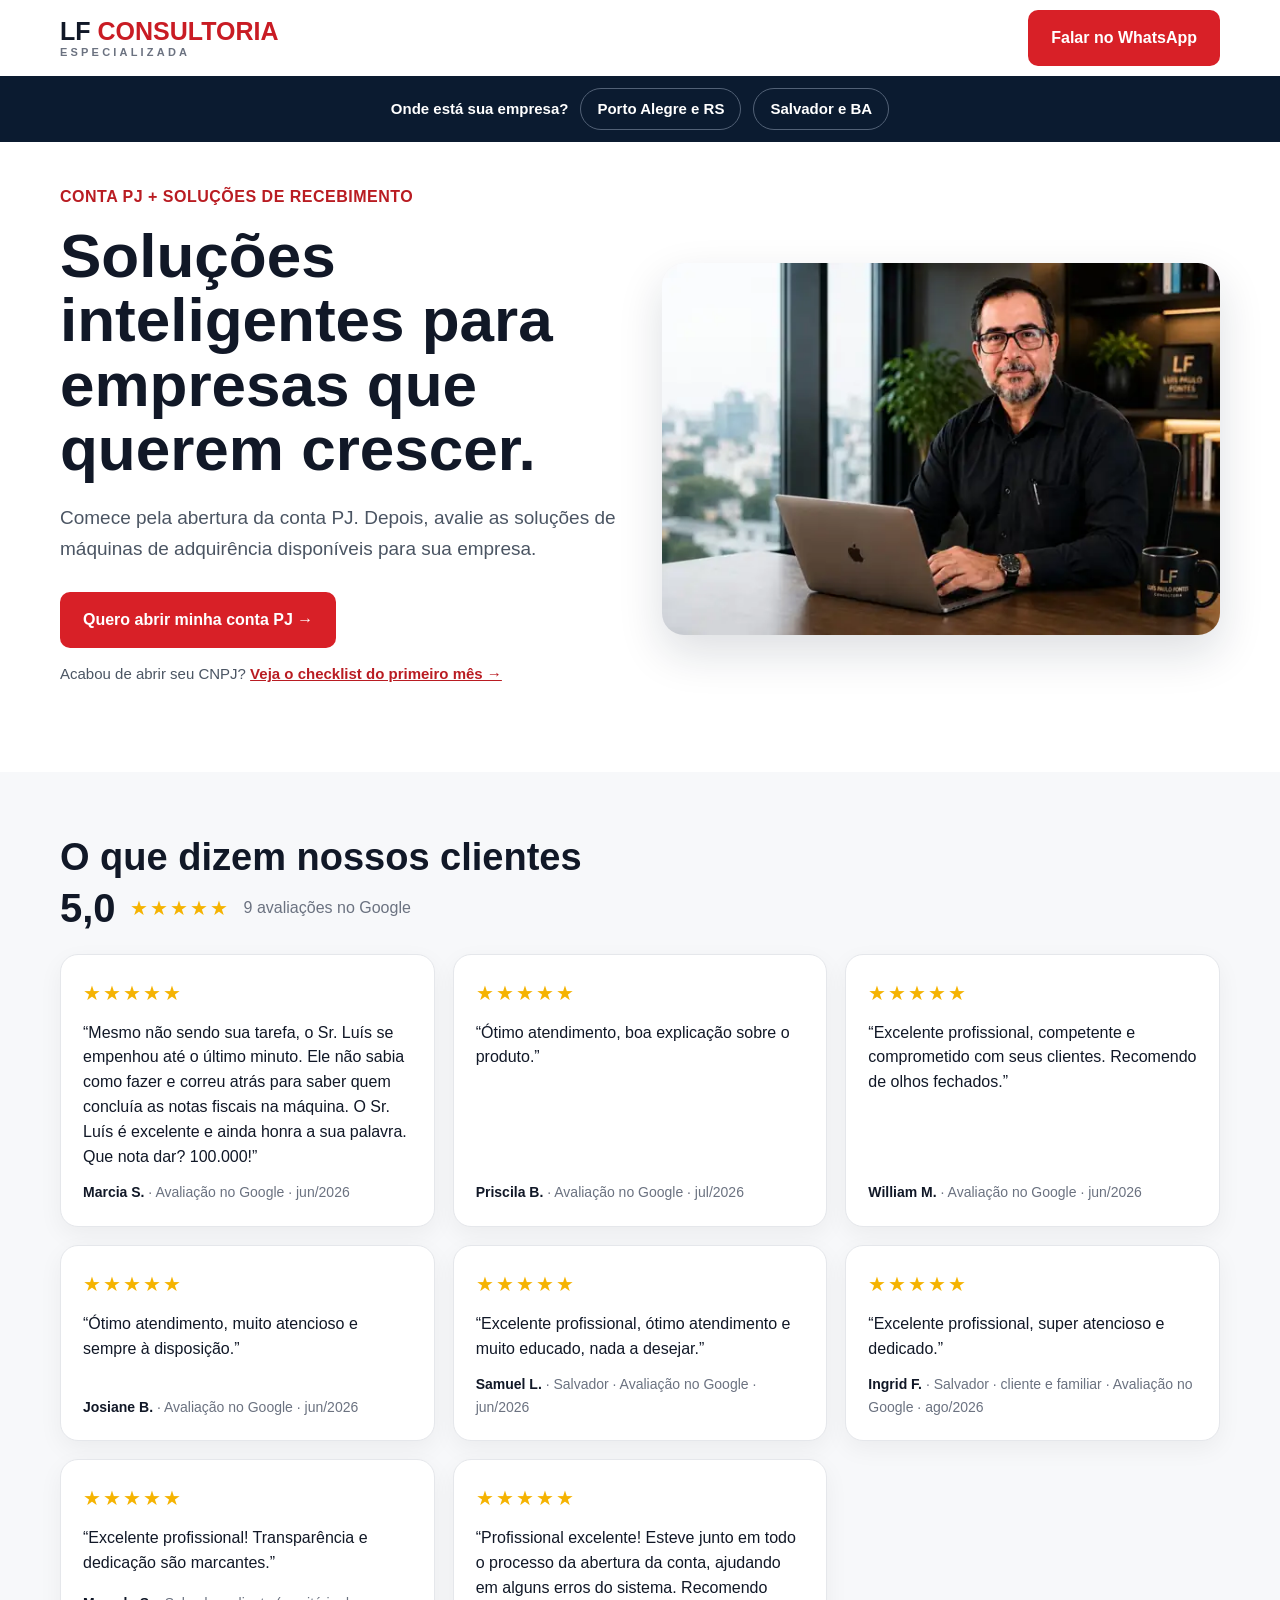
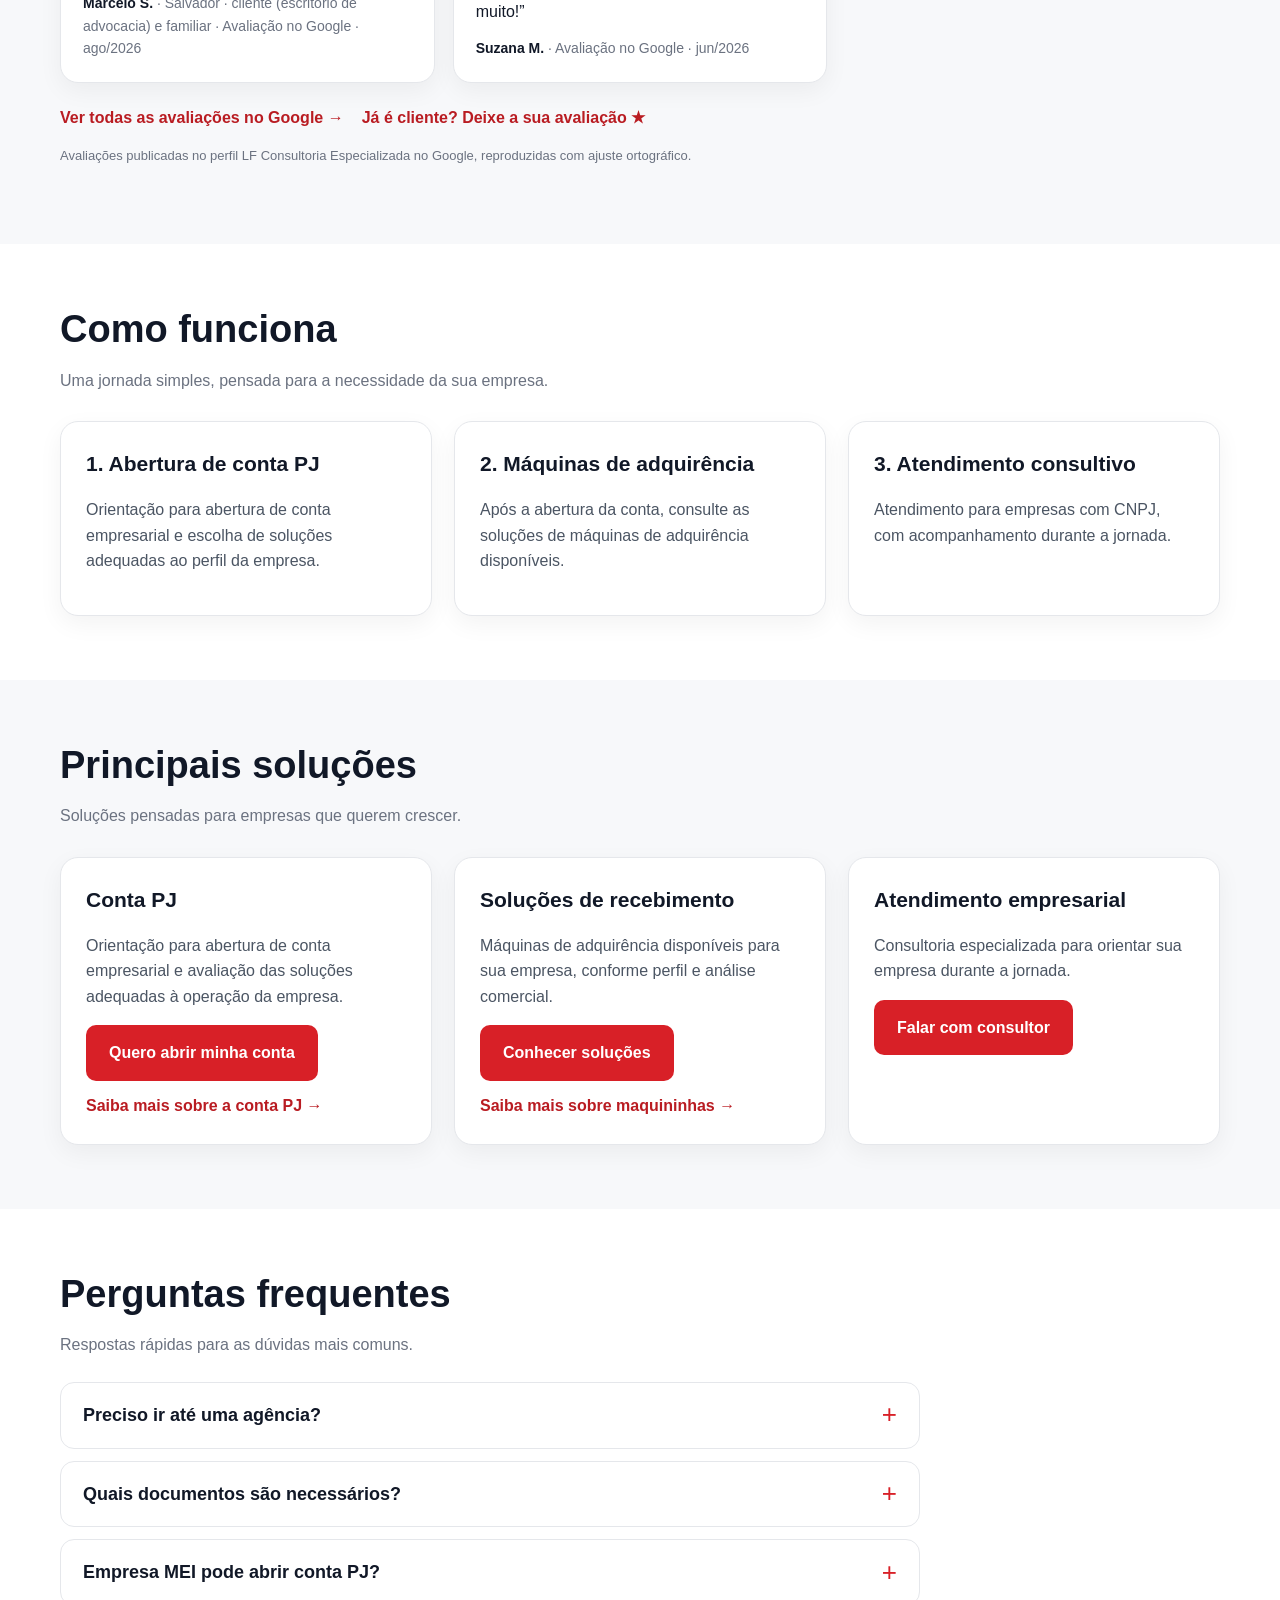
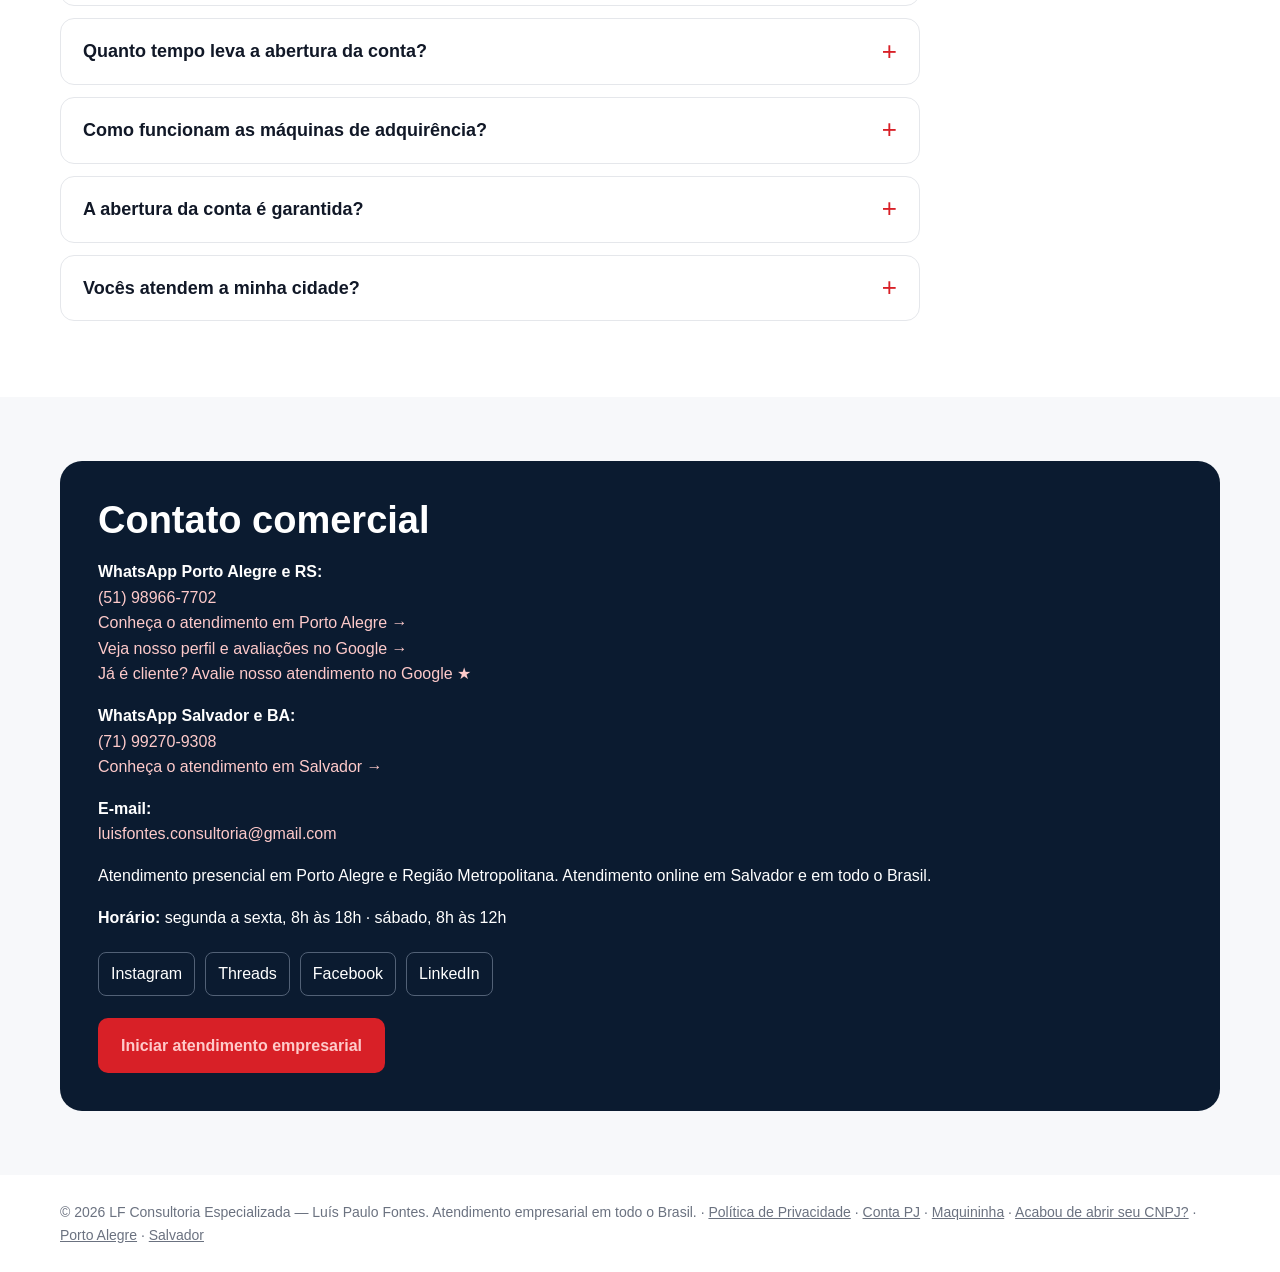
==== commit 65c4fd20: "Adiciona depoimento de Marcelo S. identificado como cliente e familiar - Salvador e site principal, " ====
--- a/index.html
+++ b/index.html
@@ -1 +1 @@
-<!doctype html><html lang="pt-BR"><head><meta charset="utf-8"><meta name="viewport" content="width=device-width,initial-scale=1"><title>LF Consultoria Especializada | Conta PJ e Soluções de Recebimento</title><meta name="description" content="LF Consultoria Especializada — soluções empresariais, conta PJ e soluções de recebimento para empresas."><link rel="canonical" href="https://luisfontesconsultoria-hub.github.io/luisfontes.consultoria.github/"><meta name="theme-color" content="#0b1b30"><link rel="icon" href="data:image/svg+xml,%3Csvg%20xmlns%3D%22http%3A//www.w3.org/2000/svg%22%20viewBox%3D%220%200%2064%2064%22%3E%3Crect%20width%3D%2264%22%20height%3D%2264%22%20rx%3D%2212%22%20fill%3D%22%230b1b30%22/%3E%3Ctext%20x%3D%2232%22%20y%3D%2243%22%20font-family%3D%22Arial%2CHelvetica%2Csans-serif%22%20font-size%3D%2230%22%20font-weight%3D%22900%22%20text-anchor%3D%22middle%22%20fill%3D%22%23fff%22%3EL%3Ctspan%20fill%3D%22%23d82027%22%3EF%3C/tspan%3E%3C/text%3E%3C/svg%3E"><meta property="og:type" content="website"><meta property="og:locale" content="pt_BR"><meta property="og:site_name" content="LF Consultoria Especializada"><meta property="og:url" content="https://luisfontesconsultoria-hub.github.io/luisfontes.consultoria.github/"><meta property="og:title" content="LF Consultoria Especializada | Conta PJ e Soluções de Recebimento"><meta property="og:description" content="Abertura de conta PJ e soluções de recebimento para empresas. Atendimento em Porto Alegre, Salvador e online em todo o Brasil."><meta property="og:image" content="https://luisfontesconsultoria-hub.github.io/luisfontes.consultoria.github/og-image.jpg"><meta property="og:image:width" content="600"><meta property="og:image:height" content="400"><meta name="twitter:card" content="summary_large_image"><script type="application/ld+json">{"@context":"https://schema.org","@type":"FinancialService","@id":"https://luisfontesconsultoria-hub.github.io/luisfontes.consultoria.github/#empresa","name":"LF Consultoria Especializada","alternateName":["LF Consultoria","Luís Paulo Fontes Consultoria Especializada"],"description":"Orientação para abertura de conta PJ e soluções de recebimento para empresas.","url":"https://luisfontesconsultoria-hub.github.io/luisfontes.consultoria.github/","image":"https://luisfontesconsultoria-hub.github.io/luisfontes.consultoria.github/og-image.jpg","email":"luisfontes.consultoria@gmail.com","telephone":"+55-51-98966-7702","founder":{"@type":"Person","name":"Luís Paulo Fontes"},"areaServed":[{"@type":"City","name":"Porto Alegre"},{"@type":"AdministrativeArea","name":"Região Metropolitana de Porto Alegre"},{"@type":"City","name":"Salvador"},{"@type":"Country","name":"Brasil"}],"contactPoint":[{"@type":"ContactPoint","contactType":"sales","telephone":"+55-51-98966-7702","areaServed":"BR-RS","availableLanguage":"pt-BR"},{"@type":"ContactPoint","contactType":"sales","telephone":"+55-71-99270-9308","areaServed":"BR-BA","availableLanguage":"pt-BR"}],"openingHoursSpecification":[{"@type":"OpeningHoursSpecification","dayOfWeek":["Monday","Tuesday","Wednesday","Thursday","Friday"],"opens":"08:00","closes":"18:00"},{"@type":"OpeningHoursSpecification","dayOfWeek":"Saturday","opens":"08:00","closes":"12:00"}],"sameAs":["https://share.google/SbMFxW7CFNUa42hHd","https://www.instagram.com/luisfontes.consultoria","https://www.threads.com/@luisfontes.consultoria","https://www.facebook.com/share/1LJSUG6sh6/","https://www.linkedin.com/in/luis-paulo-fontes-da-silva-oliveira-146855129"],"hasMap":"https://share.google/SbMFxW7CFNUa42hHd"}</script><script async src="https://www.googletagmanager.com/gtag/js?id=AW-17752633586"></script><script>window.dataLayer=window.dataLayer||[];function gtag(){dataLayer.push(arguments)}gtag('js',new Date());gtag('config','AW-17752633586');function conv(){gtag('event','conversion',{send_to:'AW-17752633586/MYgbCPb__N4cEPLhjpFC',value:1,currency:'BRL'})}</script><style>*{box-sizing:border-box}body{margin:0;font-family:Arial,Helvetica,sans-serif;color:#111827;line-height:1.6}a{text-decoration:none}.wrap{width:min(1160px,calc(100% - 32px));margin:auto}header{height:76px;display:flex;align-items:center;justify-content:space-between}.brand{font-size:25px;font-weight:900}.brand span{color:#c91c24}.btn{display:inline-block;background:#d82027;color:#fff;font-weight:800;padding:15px 23px;border-radius:10px}.hero{padding:42px 0 58px}.hero-grid{display:grid;grid-template-columns:1fr 1fr;gap:44px;align-items:center}.tag{font-size:16px;font-weight:900;letter-spacing:.5px;color:#b91c22}.hero h1{font-size:clamp(40px,5vw,62px);line-height:1.04;margin:14px 0 22px}.hero p{font-size:19px;color:#4b5563;max-width:570px;margin-bottom:28px}.photo{overflow:hidden;border-radius:22px;background:#f3f4f6;box-shadow:0 18px 45px #0b1b3024}.photo img{display:block;width:100%;height:auto}.section{padding:64px 0}.alt{background:#f7f8fa}h2{font-size:38px;line-height:1.15;margin:0 0 8px}.muted{color:#6b7280}.cards{display:grid;grid-template-columns:repeat(3,1fr);gap:22px;margin-top:28px}.card{background:#fff;border:1px solid #e5e7eb;border-radius:18px;padding:25px;box-shadow:0 8px 24px #0000000d}.card h3{font-size:21px;margin:0 0 10px}.card p{color:#4b5563}.contact{background:#0b1b30;color:#fff;border-radius:22px;padding:38px}.contact h2{color:#fff}.contact a{color:#fecaca}.socials{display:flex;flex-wrap:wrap;gap:10px;margin:22px 0}.socials a{color:#fff;border:1px solid #526176;padding:8px 12px;border-radius:8px}.faq{max-width:860px;margin-top:24px}.faq details{border:1px solid #e5e7eb;border-radius:14px;background:#fff;margin:0 0 12px}.faq summary{cursor:pointer;list-style:none;padding:18px 52px 18px 22px;font-weight:800;font-size:18px;position:relative}.faq summary::-webkit-details-marker{display:none}.faq summary::after{content:"+";position:absolute;right:22px;top:50%;transform:translateY(-50%);font-size:26px;font-weight:400;color:#d82027}.faq details[open] summary::after{content:"−"}.faq summary:focus-visible{outline:3px solid #111827;outline-offset:2px;border-radius:14px}.faq details p{margin:0;padding:0 22px 20px;color:#4b5563}.cities{background:#0b1b30;color:#fff}.cities .wrap{display:flex;align-items:center;justify-content:center;gap:12px;flex-wrap:wrap;padding:12px 0}.cities .q{font-weight:800;font-size:15px}.cities a{display:inline-block;color:#fff;border:1px solid #526176;border-radius:999px;padding:8px 16px;font-weight:800;font-size:15px}.cities a:hover{border-color:#fff}.cities a.on{background:#d82027;border-color:#d82027}.cities a:focus-visible{outline:3px solid #fff;outline-offset:2px}@media(max-width:800px){.cities .wrap{gap:8px;padding:10px 0}.cities .q{width:100%;text-align:center;font-size:14px}.cities a{font-size:14px;padding:8px 14px}}.footer{padding:26px 0;color:#6b7280;font-size:14px}.footer a{color:#6b7280;text-decoration:underline}.wa-float{display:none}@media(max-width:800px){.wrap{width:min(100% - 26px,1160px)}header{height:68px}.brand{font-size:22px}header .btn{display:none}.hero{padding:25px 0 42px}.hero-grid,.cards{grid-template-columns:1fr}.hero h1{font-size:42px}.hero p{font-size:17px}.photo{order:-1}.wa-float{display:block;position:fixed;left:13px;right:13px;bottom:12px;z-index:50;text-align:center;box-shadow:0 10px 28px #0b1b3059;opacity:0;transform:translateY(16px);pointer-events:none;transition:opacity .25s,transform .25s}.wa-float.show{opacity:1;transform:none;pointer-events:auto}body{padding-bottom:78px}.section{padding:48px 0}h2{font-size:32px}}.brand{line-height:1.05}.brand small{display:block;font-size:11px;letter-spacing:3.2px;color:#6b7280;font-weight:800;margin-top:3px}.reviews-head{display:flex;align-items:center;gap:14px;flex-wrap:wrap;margin:8px 0 6px}.score{font-size:40px;font-weight:900;line-height:1}.stars{color:#f5b301;letter-spacing:2px;font-size:20px}.reviews{display:grid;grid-template-columns:repeat(3,1fr);gap:18px;margin-top:26px}.review{background:#fff;border:1px solid #e5e7eb;border-radius:18px;padding:22px;margin:0;display:flex;flex-direction:column;gap:12px;box-shadow:0 8px 24px #0000000d}.review blockquote{margin:0;color:#111827;font-size:16px;line-height:1.55}.review figcaption{margin-top:auto;color:#6b7280;font-size:14px}.review figcaption strong{color:#111827}.rv-links{margin-top:22px;display:flex;gap:18px;flex-wrap:wrap}.rv-links a{color:#b91c22;font-weight:800}@media(max-width:800px){.reviews{grid-template-columns:1fr}.score{font-size:34px}}</style></head><body><header class="wrap"><div class="brand">LF <span>CONSULTORIA</span><small>ESPECIALIZADA</small></div><a class="btn" href="https://wa.me/5551989667702?text=Ol%C3%A1%2C%20Lu%C3%ADs%20Paulo.%20Sou%20respons%C3%A1vel%20por%20uma%20empresa%20e%20vim%20pelo%20site." target="_blank" rel="noopener" onclick="conv()">Falar no WhatsApp</a></header><nav class="cities" aria-label="Escolha sua cidade"><div class="wrap"><span class="q">Onde está sua empresa?</span><a href="./porto-alegre/">Porto Alegre e RS</a><a href="./salvador/">Salvador e BA</a></div></nav><main><section class="hero"><div class="wrap hero-grid"><div><div class="tag">CONTA PJ + SOLUÇÕES DE RECEBIMENTO</div><h1>Soluções inteligentes para empresas que querem crescer.</h1><p>Comece pela abertura da conta PJ. Depois, avalie as soluções de máquinas de adquirência disponíveis para sua empresa.</p><a class="btn" href="https://wa.me/5551989667702?text=Ol%C3%A1%2C%20Lu%C3%ADs%20Paulo.%20Sou%20respons%C3%A1vel%20por%20uma%20empresa%20e%20quero%20conhecer%20a%20solu%C3%A7%C3%A3o%20de%20conta%20PJ." target="_blank" rel="noopener" onclick="conv()">Quero abrir minha conta PJ →</a><p class="alt2" style="margin-top:14px;font-size:15px">Acabou de abrir seu CNPJ? <a href="./cnpj-novo/" style="color:#b91c22;font-weight:800;text-decoration:underline">Veja o checklist do primeiro mês →</a></p></div><div class="photo"><img src="[data-uri]" alt="Luís Paulo Fontes em atendimento empresarial" fetchpriority="high"></div></div></section><section class="section alt" id="avaliacoes"><div class="wrap"><h2>O que dizem nossos clientes</h2><div class="reviews-head"><span class="score">5,0</span><span class="stars" aria-label="Nota 5 de 5">★★★★★</span><span class="muted">9 avaliações no Google</span></div><div class="reviews"><figure class="review"><div class="stars" aria-label="5 de 5 estrelas">★★★★★</div><blockquote>“Mesmo não sendo sua tarefa, o Sr. Luís se empenhou até o último minuto. Ele não sabia como fazer e correu atrás para saber quem concluía as notas fiscais na máquina. O Sr. Luís é excelente e ainda honra a sua palavra. Que nota dar? 100.000!”</blockquote><figcaption><strong>Marcia S.</strong> · Avaliação no Google · jun/2026</figcaption></figure><figure class="review"><div class="stars" aria-label="5 de 5 estrelas">★★★★★</div><blockquote>“Ótimo atendimento, boa explicação sobre o produto.”</blockquote><figcaption><strong>Priscila B.</strong> · Avaliação no Google · jul/2026</figcaption></figure><figure class="review"><div class="stars" aria-label="5 de 5 estrelas">★★★★★</div><blockquote>“Excelente profissional, competente e comprometido com seus clientes. Recomendo de olhos fechados.”</blockquote><figcaption><strong>William M.</strong> · Avaliação no Google · jun/2026</figcaption></figure><figure class="review"><div class="stars" aria-label="5 de 5 estrelas">★★★★★</div><blockquote>“Ótimo atendimento, muito atencioso e sempre à disposição.”</blockquote><figcaption><strong>Josiane B.</strong> · Avaliação no Google · jun/2026</figcaption></figure><figure class="review"><div class="stars" aria-label="5 de 5 estrelas">★★★★★</div><blockquote>“Excelente profissional, ótimo atendimento e muito educado, nada a desejar.”</blockquote><figcaption><strong>Samuel L.</strong> · Salvador · Avaliação no Google · jun/2026</figcaption></figure><figure class="review"><div class="stars" aria-label="5 de 5 estrelas">★★★★★</div><blockquote>“Excelente profissional, super atencioso e dedicado.”</blockquote><figcaption><strong>Ingrid F.</strong> · Salvador · cliente e familiar · Avaliação no Google · ago/2026</figcaption></figure><figure class="review"><div class="stars" aria-label="5 de 5 estrelas">★★★★★</div><blockquote>“Profissional excelente! Esteve junto em todo o processo da abertura da conta, ajudando em alguns erros do sistema. Recomendo muito!”</blockquote><figcaption><strong>Suzana M.</strong> · Avaliação no Google · jun/2026</figcaption></figure></div><p class="rv-links"><a href="https://share.google/SbMFxW7CFNUa42hHd" target="_blank" rel="noopener">Ver todas as avaliações no Google →</a><a href="https://g.page/r/CeIYzFSqn0NKEBM/review" target="_blank" rel="noopener">Já é cliente? Deixe a sua avaliação ★</a></p><p class="muted" style="font-size:13px;margin-top:6px">Avaliações publicadas no perfil LF Consultoria Especializada no Google, reproduzidas com ajuste ortográfico.</p></div></section><section class="section"><div class="wrap"><h2>Como funciona</h2><p class="muted">Uma jornada simples, pensada para a necessidade da sua empresa.</p><div class="cards"><article class="card"><h3>1. Abertura de conta PJ</h3><p>Orientação para abertura de conta empresarial e escolha de soluções adequadas ao perfil da empresa.</p></article><article class="card"><h3>2. Máquinas de adquirência</h3><p>Após a abertura da conta, consulte as soluções de máquinas de adquirência disponíveis.</p></article><article class="card"><h3>3. Atendimento consultivo</h3><p>Atendimento para empresas com CNPJ, com acompanhamento durante a jornada.</p></article></div></div></section><section class="section alt"><div class="wrap"><h2>Principais soluções</h2><p class="muted">Soluções pensadas para empresas que querem crescer.</p><div class="cards"><article class="card"><h3>Conta PJ</h3><p>Orientação para abertura de conta empresarial e avaliação das soluções adequadas à operação da empresa.</p><a class="btn" href="https://wa.me/5551989667702?text=Ol%C3%A1%2C%20Lu%C3%ADs%20Paulo.%20Quero%20abrir%20minha%20conta%20PJ." target="_blank" rel="noopener" onclick="conv()">Quero abrir minha conta</a><p style="margin:12px 0 0"><a href="./conta-pj/" style="color:#b91c22;font-weight:800">Saiba mais sobre a conta PJ →</a></p></article><article class="card"><h3>Soluções de recebimento</h3><p>Máquinas de adquirência disponíveis para sua empresa, conforme perfil e análise comercial.</p><a class="btn" href="https://wa.me/5551989667702?text=Ol%C3%A1%2C%20Lu%C3%ADs%20Paulo.%20Quero%20conhecer%20as%20solu%C3%A7%C3%B5es%20de%20recebimento." target="_blank" rel="noopener" onclick="conv()">Conhecer soluções</a><p style="margin:12px 0 0"><a href="./maquininha/" style="color:#b91c22;font-weight:800">Saiba mais sobre maquininhas →</a></p></article><article class="card"><h3>Atendimento empresarial</h3><p>Consultoria especializada para orientar sua empresa durante a jornada.</p><a class="btn" href="https://wa.me/5551989667702?text=Ol%C3%A1%2C%20Lu%C3%ADs%20Paulo.%20Quero%20falar%20sobre%20minha%20empresa." target="_blank" rel="noopener" onclick="conv()">Falar com consultor</a></article></div></div></section><section class="section" id="perguntas"><div class="wrap"><h2>Perguntas frequentes</h2><p class="muted">Respostas rápidas para as dúvidas mais comuns.</p><div class="faq"><details><summary>Preciso ir até uma agência?</summary><p>O atendimento começa pelo WhatsApp e boa parte da jornada pode ser feita a distância. Se alguma etapa exigir atendimento presencial, você é avisado com antecedência.</p></details><details><summary>Quais documentos são necessários?</summary><p>Depende do tipo de empresa (MEI, ME, LTDA, entre outros). No primeiro contato, você recebe a lista exata de documentos para o seu caso.</p></details><details><summary>Empresa MEI pode abrir conta PJ?</summary><p>Sim. Empresas MEI também podem solicitar a abertura de conta PJ. A aprovação depende da análise da instituição financeira.</p></details><details><summary>Quanto tempo leva a abertura da conta?</summary><p>O prazo varia conforme a documentação e a análise da instituição financeira. Você acompanha cada etapa com o seu consultor.</p></details><details><summary>Como funcionam as máquinas de adquirência?</summary><p>As soluções de recebimento são apresentadas após a abertura da conta PJ, conforme o perfil da empresa e a análise comercial.</p></details><details><summary>A abertura da conta é garantida?</summary><p>Não. A abertura de conta e a contratação de soluções dependem da análise e das políticas da instituição financeira. Nosso papel é orientar e acompanhar todo o processo.</p></details><details><summary>Vocês atendem a minha cidade?</summary><p>Atendimento presencial em Porto Alegre e Região Metropolitana. Em Salvador e no restante do Brasil, o atendimento é online.</p></details></div></div></section><section class="section alt"><div class="wrap"><div class="contact"><h2>Contato comercial</h2><p><strong>WhatsApp Porto Alegre e RS:</strong><br><a href="https://wa.me/5551989667702" target="_blank" rel="noopener" onclick="conv()">(51) 98966-7702</a><br><a href="./porto-alegre/">Conheça o atendimento em Porto Alegre →</a><br><a href="https://share.google/SbMFxW7CFNUa42hHd" target="_blank" rel="noopener">Veja nosso perfil e avaliações no Google →</a><br><a href="https://g.page/r/CeIYzFSqn0NKEBM/review" target="_blank" rel="noopener">Já é cliente? Avalie nosso atendimento no Google ★</a></p><p><strong>WhatsApp Salvador e BA:</strong><br><a href="https://wa.me/5571992709308?text=Ol%C3%A1%2C%20Lu%C3%ADs%20Paulo.%20Sou%20de%20Salvador%20e%20quero%20falar%20sobre%20minha%20empresa." target="_blank" rel="noopener" onclick="conv()">(71) 99270-9308</a><br><a href="./salvador/">Conheça o atendimento em Salvador →</a></p><p><strong>E-mail:</strong><br><a href="mailto:luisfontes.consultoria@gmail.com">luisfontes.consultoria@gmail.com</a></p><p>Atendimento presencial em Porto Alegre e Região Metropolitana. Atendimento online em Salvador e em todo o Brasil.</p><p><strong>Horário:</strong> segunda a sexta, 8h às 18h · sábado, 8h às 12h</p><div class="socials"><a href="https://www.instagram.com/luisfontes.consultoria" target="_blank" rel="noopener">Instagram</a><a href="https://www.threads.com/@luisfontes.consultoria" target="_blank" rel="noopener">Threads</a><a href="https://www.facebook.com/share/1LJSUG6sh6/" target="_blank" rel="noopener">Facebook</a><a href="https://www.linkedin.com/in/luis-paulo-fontes-da-silva-oliveira-146855129" target="_blank" rel="noopener">LinkedIn</a></div><a class="btn" href="https://wa.me/5551989667702?text=Ol%C3%A1%2C%20Lu%C3%ADs%20Paulo.%20Quero%20iniciar%20meu%20atendimento%20empresarial." target="_blank" rel="noopener" onclick="conv()">Iniciar atendimento empresarial</a></div></div></section></main><footer class="wrap footer">© 2026 LF Consultoria Especializada — Luís Paulo Fontes. Atendimento empresarial em todo o Brasil. · <a href="./privacidade.html">Política de Privacidade</a> · <a href="./conta-pj/">Conta PJ</a> · <a href="./maquininha/">Maquininha</a> · <a href="./cnpj-novo/">Acabou de abrir seu CNPJ?</a> · <a href="./porto-alegre/">Porto Alegre</a> · <a href="./salvador/">Salvador</a></footer><a class="btn wa-float" href="https://wa.me/5551989667702?text=Ol%C3%A1%2C%20Lu%C3%ADs%20Paulo.%20Sou%20respons%C3%A1vel%20por%20uma%20empresa%20e%20vim%20pelo%20site." target="_blank" rel="noopener" onclick="conv()">Falar no WhatsApp</a><script>(function(){var f=document.querySelector(".wa-float");if(!f)return;function u(){f.classList.toggle("show",window.scrollY>520)}window.addEventListener("scroll",u,{passive:true});u()})();</script><script src="./sdr-bridge.js" defer></script></body></html>+<!doctype html><html lang="pt-BR"><head><meta charset="utf-8"><meta name="viewport" content="width=device-width,initial-scale=1"><title>LF Consultoria Especializada | Conta PJ e Soluções de Recebimento</title><meta name="description" content="LF Consultoria Especializada — soluções empresariais, conta PJ e soluções de recebimento para empresas."><link rel="canonical" href="https://luisfontesconsultoria-hub.github.io/luisfontes.consultoria.github/"><meta name="theme-color" content="#0b1b30"><link rel="icon" href="data:image/svg+xml,%3Csvg%20xmlns%3D%22http%3A//www.w3.org/2000/svg%22%20viewBox%3D%220%200%2064%2064%22%3E%3Crect%20width%3D%2264%22%20height%3D%2264%22%20rx%3D%2212%22%20fill%3D%22%230b1b30%22/%3E%3Ctext%20x%3D%2232%22%20y%3D%2243%22%20font-family%3D%22Arial%2CHelvetica%2Csans-serif%22%20font-size%3D%2230%22%20font-weight%3D%22900%22%20text-anchor%3D%22middle%22%20fill%3D%22%23fff%22%3EL%3Ctspan%20fill%3D%22%23d82027%22%3EF%3C/tspan%3E%3C/text%3E%3C/svg%3E"><meta property="og:type" content="website"><meta property="og:locale" content="pt_BR"><meta property="og:site_name" content="LF Consultoria Especializada"><meta property="og:url" content="https://luisfontesconsultoria-hub.github.io/luisfontes.consultoria.github/"><meta property="og:title" content="LF Consultoria Especializada | Conta PJ e Soluções de Recebimento"><meta property="og:description" content="Abertura de conta PJ e soluções de recebimento para empresas. Atendimento em Porto Alegre, Salvador e online em todo o Brasil."><meta property="og:image" content="https://luisfontesconsultoria-hub.github.io/luisfontes.consultoria.github/og-image.jpg"><meta property="og:image:width" content="600"><meta property="og:image:height" content="400"><meta name="twitter:card" content="summary_large_image"><script type="application/ld+json">{"@context":"https://schema.org","@type":"FinancialService","@id":"https://luisfontesconsultoria-hub.github.io/luisfontes.consultoria.github/#empresa","name":"LF Consultoria Especializada","alternateName":["LF Consultoria","Luís Paulo Fontes Consultoria Especializada"],"description":"Orientação para abertura de conta PJ e soluções de recebimento para empresas.","url":"https://luisfontesconsultoria-hub.github.io/luisfontes.consultoria.github/","image":"https://luisfontesconsultoria-hub.github.io/luisfontes.consultoria.github/og-image.jpg","email":"luisfontes.consultoria@gmail.com","telephone":"+55-51-98966-7702","founder":{"@type":"Person","name":"Luís Paulo Fontes"},"areaServed":[{"@type":"City","name":"Porto Alegre"},{"@type":"AdministrativeArea","name":"Região Metropolitana de Porto Alegre"},{"@type":"City","name":"Salvador"},{"@type":"Country","name":"Brasil"}],"contactPoint":[{"@type":"ContactPoint","contactType":"sales","telephone":"+55-51-98966-7702","areaServed":"BR-RS","availableLanguage":"pt-BR"},{"@type":"ContactPoint","contactType":"sales","telephone":"+55-71-99270-9308","areaServed":"BR-BA","availableLanguage":"pt-BR"}],"openingHoursSpecification":[{"@type":"OpeningHoursSpecification","dayOfWeek":["Monday","Tuesday","Wednesday","Thursday","Friday"],"opens":"08:00","closes":"18:00"},{"@type":"OpeningHoursSpecification","dayOfWeek":"Saturday","opens":"08:00","closes":"12:00"}],"sameAs":["https://share.google/SbMFxW7CFNUa42hHd","https://www.instagram.com/luisfontes.consultoria","https://www.threads.com/@luisfontes.consultoria","https://www.facebook.com/share/1LJSUG6sh6/","https://www.linkedin.com/in/luis-paulo-fontes-da-silva-oliveira-146855129"],"hasMap":"https://share.google/SbMFxW7CFNUa42hHd"}</script><script async src="https://www.googletagmanager.com/gtag/js?id=AW-17752633586"></script><script>window.dataLayer=window.dataLayer||[];function gtag(){dataLayer.push(arguments)}gtag('js',new Date());gtag('config','AW-17752633586');function conv(){gtag('event','conversion',{send_to:'AW-17752633586/MYgbCPb__N4cEPLhjpFC',value:1,currency:'BRL'})}</script><style>*{box-sizing:border-box}body{margin:0;font-family:Arial,Helvetica,sans-serif;color:#111827;line-height:1.6}a{text-decoration:none}.wrap{width:min(1160px,calc(100% - 32px));margin:auto}header{height:76px;display:flex;align-items:center;justify-content:space-between}.brand{font-size:25px;font-weight:900}.brand span{color:#c91c24}.btn{display:inline-block;background:#d82027;color:#fff;font-weight:800;padding:15px 23px;border-radius:10px}.hero{padding:42px 0 58px}.hero-grid{display:grid;grid-template-columns:1fr 1fr;gap:44px;align-items:center}.tag{font-size:16px;font-weight:900;letter-spacing:.5px;color:#b91c22}.hero h1{font-size:clamp(40px,5vw,62px);line-height:1.04;margin:14px 0 22px}.hero p{font-size:19px;color:#4b5563;max-width:570px;margin-bottom:28px}.photo{overflow:hidden;border-radius:22px;background:#f3f4f6;box-shadow:0 18px 45px #0b1b3024}.photo img{display:block;width:100%;height:auto}.section{padding:64px 0}.alt{background:#f7f8fa}h2{font-size:38px;line-height:1.15;margin:0 0 8px}.muted{color:#6b7280}.cards{display:grid;grid-template-columns:repeat(3,1fr);gap:22px;margin-top:28px}.card{background:#fff;border:1px solid #e5e7eb;border-radius:18px;padding:25px;box-shadow:0 8px 24px #0000000d}.card h3{font-size:21px;margin:0 0 10px}.card p{color:#4b5563}.contact{background:#0b1b30;color:#fff;border-radius:22px;padding:38px}.contact h2{color:#fff}.contact a{color:#fecaca}.socials{display:flex;flex-wrap:wrap;gap:10px;margin:22px 0}.socials a{color:#fff;border:1px solid #526176;padding:8px 12px;border-radius:8px}.faq{max-width:860px;margin-top:24px}.faq details{border:1px solid #e5e7eb;border-radius:14px;background:#fff;margin:0 0 12px}.faq summary{cursor:pointer;list-style:none;padding:18px 52px 18px 22px;font-weight:800;font-size:18px;position:relative}.faq summary::-webkit-details-marker{display:none}.faq summary::after{content:"+";position:absolute;right:22px;top:50%;transform:translateY(-50%);font-size:26px;font-weight:400;color:#d82027}.faq details[open] summary::after{content:"−"}.faq summary:focus-visible{outline:3px solid #111827;outline-offset:2px;border-radius:14px}.faq details p{margin:0;padding:0 22px 20px;color:#4b5563}.cities{background:#0b1b30;color:#fff}.cities .wrap{display:flex;align-items:center;justify-content:center;gap:12px;flex-wrap:wrap;padding:12px 0}.cities .q{font-weight:800;font-size:15px}.cities a{display:inline-block;color:#fff;border:1px solid #526176;border-radius:999px;padding:8px 16px;font-weight:800;font-size:15px}.cities a:hover{border-color:#fff}.cities a.on{background:#d82027;border-color:#d82027}.cities a:focus-visible{outline:3px solid #fff;outline-offset:2px}@media(max-width:800px){.cities .wrap{gap:8px;padding:10px 0}.cities .q{width:100%;text-align:center;font-size:14px}.cities a{font-size:14px;padding:8px 14px}}.footer{padding:26px 0;color:#6b7280;font-size:14px}.footer a{color:#6b7280;text-decoration:underline}.wa-float{display:none}@media(max-width:800px){.wrap{width:min(100% - 26px,1160px)}header{height:68px}.brand{font-size:22px}header .btn{display:none}.hero{padding:25px 0 42px}.hero-grid,.cards{grid-template-columns:1fr}.hero h1{font-size:42px}.hero p{font-size:17px}.photo{order:-1}.wa-float{display:block;position:fixed;left:13px;right:13px;bottom:12px;z-index:50;text-align:center;box-shadow:0 10px 28px #0b1b3059;opacity:0;transform:translateY(16px);pointer-events:none;transition:opacity .25s,transform .25s}.wa-float.show{opacity:1;transform:none;pointer-events:auto}body{padding-bottom:78px}.section{padding:48px 0}h2{font-size:32px}}.brand{line-height:1.05}.brand small{display:block;font-size:11px;letter-spacing:3.2px;color:#6b7280;font-weight:800;margin-top:3px}.reviews-head{display:flex;align-items:center;gap:14px;flex-wrap:wrap;margin:8px 0 6px}.score{font-size:40px;font-weight:900;line-height:1}.stars{color:#f5b301;letter-spacing:2px;font-size:20px}.reviews{display:grid;grid-template-columns:repeat(3,1fr);gap:18px;margin-top:26px}.review{background:#fff;border:1px solid #e5e7eb;border-radius:18px;padding:22px;margin:0;display:flex;flex-direction:column;gap:12px;box-shadow:0 8px 24px #0000000d}.review blockquote{margin:0;color:#111827;font-size:16px;line-height:1.55}.review figcaption{margin-top:auto;color:#6b7280;font-size:14px}.review figcaption strong{color:#111827}.rv-links{margin-top:22px;display:flex;gap:18px;flex-wrap:wrap}.rv-links a{color:#b91c22;font-weight:800}@media(max-width:800px){.reviews{grid-template-columns:1fr}.score{font-size:34px}}</style></head><body><header class="wrap"><div class="brand">LF <span>CONSULTORIA</span><small>ESPECIALIZADA</small></div><a class="btn" href="https://wa.me/5551989667702?text=Ol%C3%A1%2C%20Lu%C3%ADs%20Paulo.%20Sou%20respons%C3%A1vel%20por%20uma%20empresa%20e%20vim%20pelo%20site." target="_blank" rel="noopener" onclick="conv()">Falar no WhatsApp</a></header><nav class="cities" aria-label="Escolha sua cidade"><div class="wrap"><span class="q">Onde está sua empresa?</span><a href="./porto-alegre/">Porto Alegre e RS</a><a href="./salvador/">Salvador e BA</a></div></nav><main><section class="hero"><div class="wrap hero-grid"><div><div class="tag">CONTA PJ + SOLUÇÕES DE RECEBIMENTO</div><h1>Soluções inteligentes para empresas que querem crescer.</h1><p>Comece pela abertura da conta PJ. Depois, avalie as soluções de máquinas de adquirência disponíveis para sua empresa.</p><a class="btn" href="https://wa.me/5551989667702?text=Ol%C3%A1%2C%20Lu%C3%ADs%20Paulo.%20Sou%20respons%C3%A1vel%20por%20uma%20empresa%20e%20quero%20conhecer%20a%20solu%C3%A7%C3%A3o%20de%20conta%20PJ." target="_blank" rel="noopener" onclick="conv()">Quero abrir minha conta PJ →</a><p class="alt2" style="margin-top:14px;font-size:15px">Acabou de abrir seu CNPJ? <a href="./cnpj-novo/" style="color:#b91c22;font-weight:800;text-decoration:underline">Veja o checklist do primeiro mês →</a></p></div><div class="photo"><img src="[data-uri]" alt="Luís Paulo Fontes em atendimento empresarial" fetchpriority="high"></div></div></section><section class="section alt" id="avaliacoes"><div class="wrap"><h2>O que dizem nossos clientes</h2><div class="reviews-head"><span class="score">5,0</span><span class="stars" aria-label="Nota 5 de 5">★★★★★</span><span class="muted">9 avaliações no Google</span></div><div class="reviews"><figure class="review"><div class="stars" aria-label="5 de 5 estrelas">★★★★★</div><blockquote>“Mesmo não sendo sua tarefa, o Sr. Luís se empenhou até o último minuto. Ele não sabia como fazer e correu atrás para saber quem concluía as notas fiscais na máquina. O Sr. Luís é excelente e ainda honra a sua palavra. Que nota dar? 100.000!”</blockquote><figcaption><strong>Marcia S.</strong> · Avaliação no Google · jun/2026</figcaption></figure><figure class="review"><div class="stars" aria-label="5 de 5 estrelas">★★★★★</div><blockquote>“Ótimo atendimento, boa explicação sobre o produto.”</blockquote><figcaption><strong>Priscila B.</strong> · Avaliação no Google · jul/2026</figcaption></figure><figure class="review"><div class="stars" aria-label="5 de 5 estrelas">★★★★★</div><blockquote>“Excelente profissional, competente e comprometido com seus clientes. Recomendo de olhos fechados.”</blockquote><figcaption><strong>William M.</strong> · Avaliação no Google · jun/2026</figcaption></figure><figure class="review"><div class="stars" aria-label="5 de 5 estrelas">★★★★★</div><blockquote>“Ótimo atendimento, muito atencioso e sempre à disposição.”</blockquote><figcaption><strong>Josiane B.</strong> · Avaliação no Google · jun/2026</figcaption></figure><figure class="review"><div class="stars" aria-label="5 de 5 estrelas">★★★★★</div><blockquote>“Excelente profissional, ótimo atendimento e muito educado, nada a desejar.”</blockquote><figcaption><strong>Samuel L.</strong> · Salvador · Avaliação no Google · jun/2026</figcaption></figure><figure class="review"><div class="stars" aria-label="5 de 5 estrelas">★★★★★</div><blockquote>“Excelente profissional, super atencioso e dedicado.”</blockquote><figcaption><strong>Ingrid F.</strong> · Salvador · cliente e familiar · Avaliação no Google · ago/2026</figcaption></figure><figure class="review"><div class="stars" aria-label="5 de 5 estrelas">★★★★★</div><blockquote>“Excelente profissional! Transparência e dedicação são marcantes.”</blockquote><figcaption><strong>Marcelo S.</strong> · Salvador · cliente (escritório de advocacia) e familiar · Avaliação no Google · ago/2026</figcaption></figure><figure class="review"><div class="stars" aria-label="5 de 5 estrelas">★★★★★</div><blockquote>“Profissional excelente! Esteve junto em todo o processo da abertura da conta, ajudando em alguns erros do sistema. Recomendo muito!”</blockquote><figcaption><strong>Suzana M.</strong> · Avaliação no Google · jun/2026</figcaption></figure></div><p class="rv-links"><a href="https://share.google/SbMFxW7CFNUa42hHd" target="_blank" rel="noopener">Ver todas as avaliações no Google →</a><a href="https://g.page/r/CeIYzFSqn0NKEBM/review" target="_blank" rel="noopener">Já é cliente? Deixe a sua avaliação ★</a></p><p class="muted" style="font-size:13px;margin-top:6px">Avaliações publicadas no perfil LF Consultoria Especializada no Google, reproduzidas com ajuste ortográfico.</p></div></section><section class="section"><div class="wrap"><h2>Como funciona</h2><p class="muted">Uma jornada simples, pensada para a necessidade da sua empresa.</p><div class="cards"><article class="card"><h3>1. Abertura de conta PJ</h3><p>Orientação para abertura de conta empresarial e escolha de soluções adequadas ao perfil da empresa.</p></article><article class="card"><h3>2. Máquinas de adquirência</h3><p>Após a abertura da conta, consulte as soluções de máquinas de adquirência disponíveis.</p></article><article class="card"><h3>3. Atendimento consultivo</h3><p>Atendimento para empresas com CNPJ, com acompanhamento durante a jornada.</p></article></div></div></section><section class="section alt"><div class="wrap"><h2>Principais soluções</h2><p class="muted">Soluções pensadas para empresas que querem crescer.</p><div class="cards"><article class="card"><h3>Conta PJ</h3><p>Orientação para abertura de conta empresarial e avaliação das soluções adequadas à operação da empresa.</p><a class="btn" href="https://wa.me/5551989667702?text=Ol%C3%A1%2C%20Lu%C3%ADs%20Paulo.%20Quero%20abrir%20minha%20conta%20PJ." target="_blank" rel="noopener" onclick="conv()">Quero abrir minha conta</a><p style="margin:12px 0 0"><a href="./conta-pj/" style="color:#b91c22;font-weight:800">Saiba mais sobre a conta PJ →</a></p></article><article class="card"><h3>Soluções de recebimento</h3><p>Máquinas de adquirência disponíveis para sua empresa, conforme perfil e análise comercial.</p><a class="btn" href="https://wa.me/5551989667702?text=Ol%C3%A1%2C%20Lu%C3%ADs%20Paulo.%20Quero%20conhecer%20as%20solu%C3%A7%C3%B5es%20de%20recebimento." target="_blank" rel="noopener" onclick="conv()">Conhecer soluções</a><p style="margin:12px 0 0"><a href="./maquininha/" style="color:#b91c22;font-weight:800">Saiba mais sobre maquininhas →</a></p></article><article class="card"><h3>Atendimento empresarial</h3><p>Consultoria especializada para orientar sua empresa durante a jornada.</p><a class="btn" href="https://wa.me/5551989667702?text=Ol%C3%A1%2C%20Lu%C3%ADs%20Paulo.%20Quero%20falar%20sobre%20minha%20empresa." target="_blank" rel="noopener" onclick="conv()">Falar com consultor</a></article></div></div></section><section class="section" id="perguntas"><div class="wrap"><h2>Perguntas frequentes</h2><p class="muted">Respostas rápidas para as dúvidas mais comuns.</p><div class="faq"><details><summary>Preciso ir até uma agência?</summary><p>O atendimento começa pelo WhatsApp e boa parte da jornada pode ser feita a distância. Se alguma etapa exigir atendimento presencial, você é avisado com antecedência.</p></details><details><summary>Quais documentos são necessários?</summary><p>Depende do tipo de empresa (MEI, ME, LTDA, entre outros). No primeiro contato, você recebe a lista exata de documentos para o seu caso.</p></details><details><summary>Empresa MEI pode abrir conta PJ?</summary><p>Sim. Empresas MEI também podem solicitar a abertura de conta PJ. A aprovação depende da análise da instituição financeira.</p></details><details><summary>Quanto tempo leva a abertura da conta?</summary><p>O prazo varia conforme a documentação e a análise da instituição financeira. Você acompanha cada etapa com o seu consultor.</p></details><details><summary>Como funcionam as máquinas de adquirência?</summary><p>As soluções de recebimento são apresentadas após a abertura da conta PJ, conforme o perfil da empresa e a análise comercial.</p></details><details><summary>A abertura da conta é garantida?</summary><p>Não. A abertura de conta e a contratação de soluções dependem da análise e das políticas da instituição financeira. Nosso papel é orientar e acompanhar todo o processo.</p></details><details><summary>Vocês atendem a minha cidade?</summary><p>Atendimento presencial em Porto Alegre e Região Metropolitana. Em Salvador e no restante do Brasil, o atendimento é online.</p></details></div></div></section><section class="section alt"><div class="wrap"><div class="contact"><h2>Contato comercial</h2><p><strong>WhatsApp Porto Alegre e RS:</strong><br><a href="https://wa.me/5551989667702" target="_blank" rel="noopener" onclick="conv()">(51) 98966-7702</a><br><a href="./porto-alegre/">Conheça o atendimento em Porto Alegre →</a><br><a href="https://share.google/SbMFxW7CFNUa42hHd" target="_blank" rel="noopener">Veja nosso perfil e avaliações no Google →</a><br><a href="https://g.page/r/CeIYzFSqn0NKEBM/review" target="_blank" rel="noopener">Já é cliente? Avalie nosso atendimento no Google ★</a></p><p><strong>WhatsApp Salvador e BA:</strong><br><a href="https://wa.me/5571992709308?text=Ol%C3%A1%2C%20Lu%C3%ADs%20Paulo.%20Sou%20de%20Salvador%20e%20quero%20falar%20sobre%20minha%20empresa." target="_blank" rel="noopener" onclick="conv()">(71) 99270-9308</a><br><a href="./salvador/">Conheça o atendimento em Salvador →</a></p><p><strong>E-mail:</strong><br><a href="mailto:luisfontes.consultoria@gmail.com">luisfontes.consultoria@gmail.com</a></p><p>Atendimento presencial em Porto Alegre e Região Metropolitana. Atendimento online em Salvador e em todo o Brasil.</p><p><strong>Horário:</strong> segunda a sexta, 8h às 18h · sábado, 8h às 12h</p><div class="socials"><a href="https://www.instagram.com/luisfontes.consultoria" target="_blank" rel="noopener">Instagram</a><a href="https://www.threads.com/@luisfontes.consultoria" target="_blank" rel="noopener">Threads</a><a href="https://www.facebook.com/share/1LJSUG6sh6/" target="_blank" rel="noopener">Facebook</a><a href="https://www.linkedin.com/in/luis-paulo-fontes-da-silva-oliveira-146855129" target="_blank" rel="noopener">LinkedIn</a></div><a class="btn" href="https://wa.me/5551989667702?text=Ol%C3%A1%2C%20Lu%C3%ADs%20Paulo.%20Quero%20iniciar%20meu%20atendimento%20empresarial." target="_blank" rel="noopener" onclick="conv()">Iniciar atendimento empresarial</a></div></div></section></main><footer class="wrap footer">© 2026 LF Consultoria Especializada — Luís Paulo Fontes. Atendimento empresarial em todo o Brasil. · <a href="./privacidade.html">Política de Privacidade</a> · <a href="./conta-pj/">Conta PJ</a> · <a href="./maquininha/">Maquininha</a> · <a href="./cnpj-novo/">Acabou de abrir seu CNPJ?</a> · <a href="./porto-alegre/">Porto Alegre</a> · <a href="./salvador/">Salvador</a></footer><a class="btn wa-float" href="https://wa.me/5551989667702?text=Ol%C3%A1%2C%20Lu%C3%ADs%20Paulo.%20Sou%20respons%C3%A1vel%20por%20uma%20empresa%20e%20vim%20pelo%20site." target="_blank" rel="noopener" onclick="conv()">Falar no WhatsApp</a><script>(function(){var f=document.querySelector(".wa-float");if(!f)return;function u(){f.classList.toggle("show",window.scrollY>520)}window.addEventListener("scroll",u,{passive:true});u()})();</script><script src="./sdr-bridge.js" defer></script></body></html>
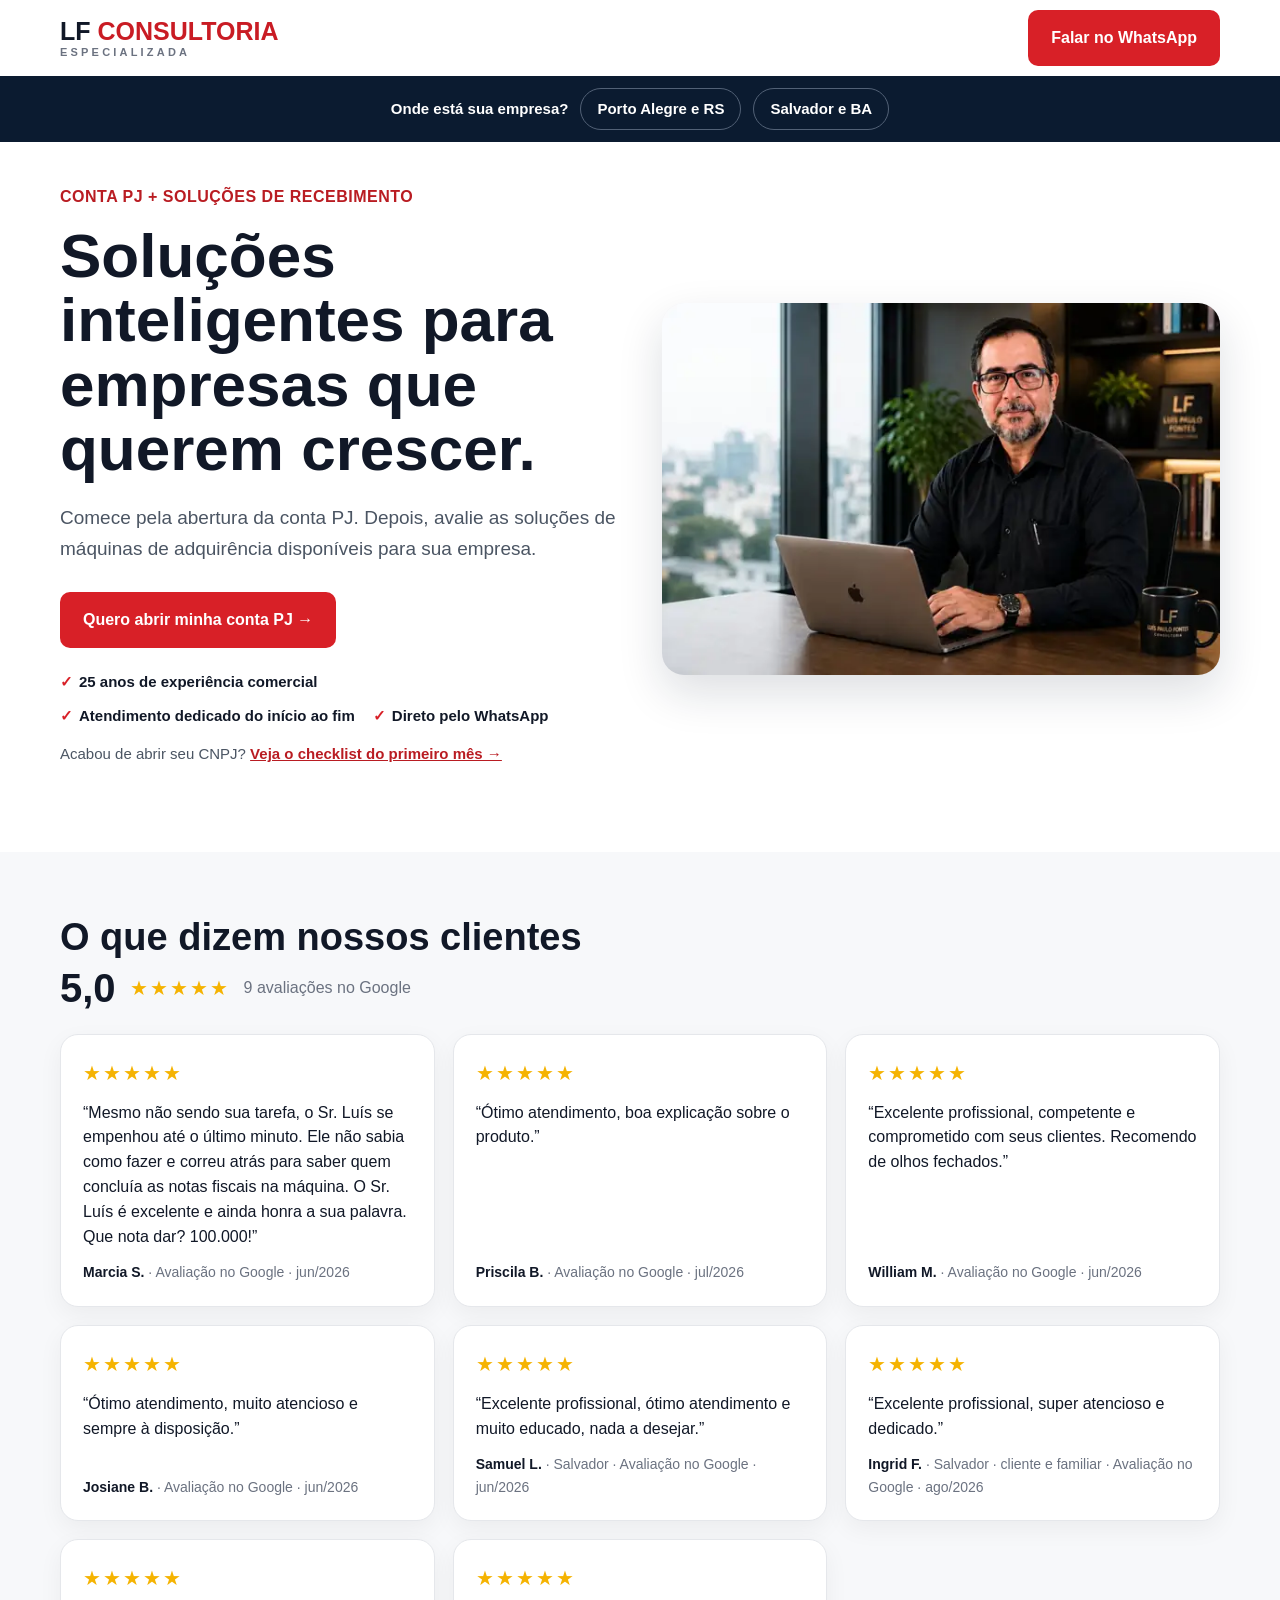
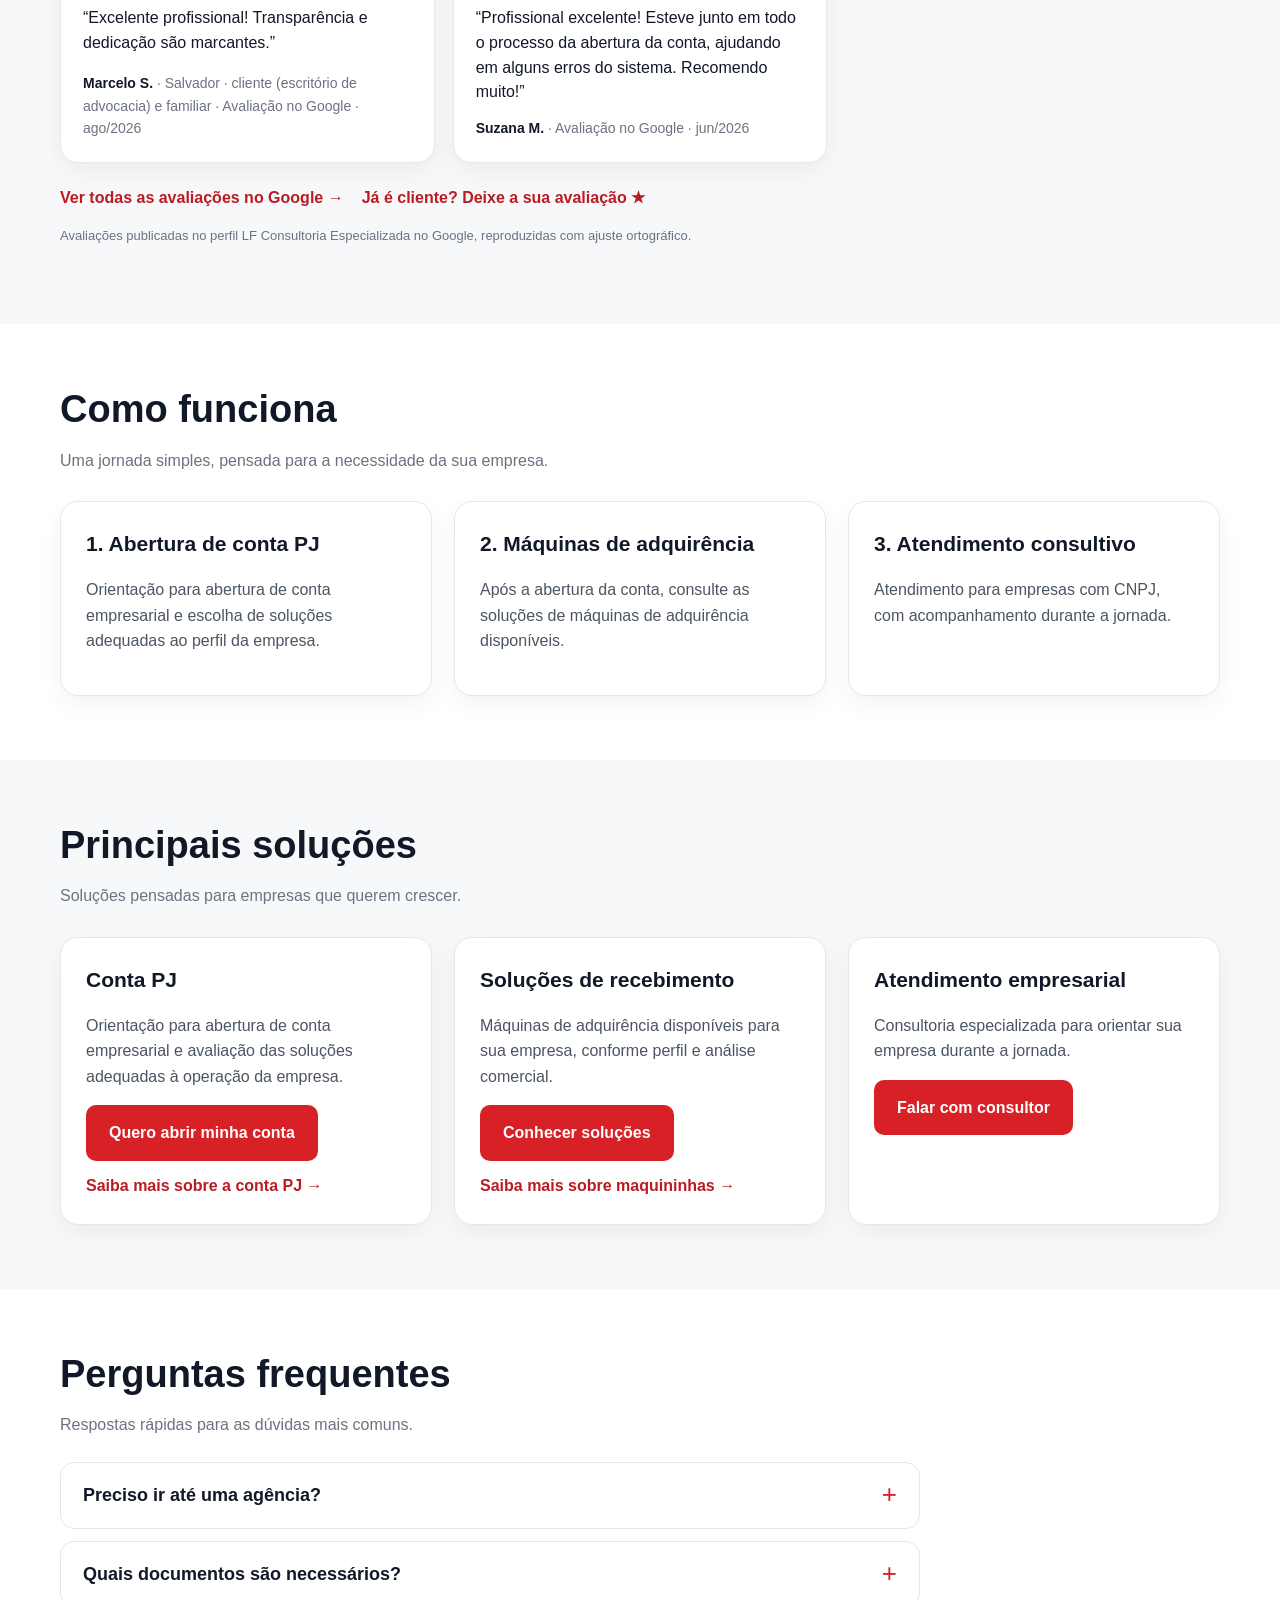
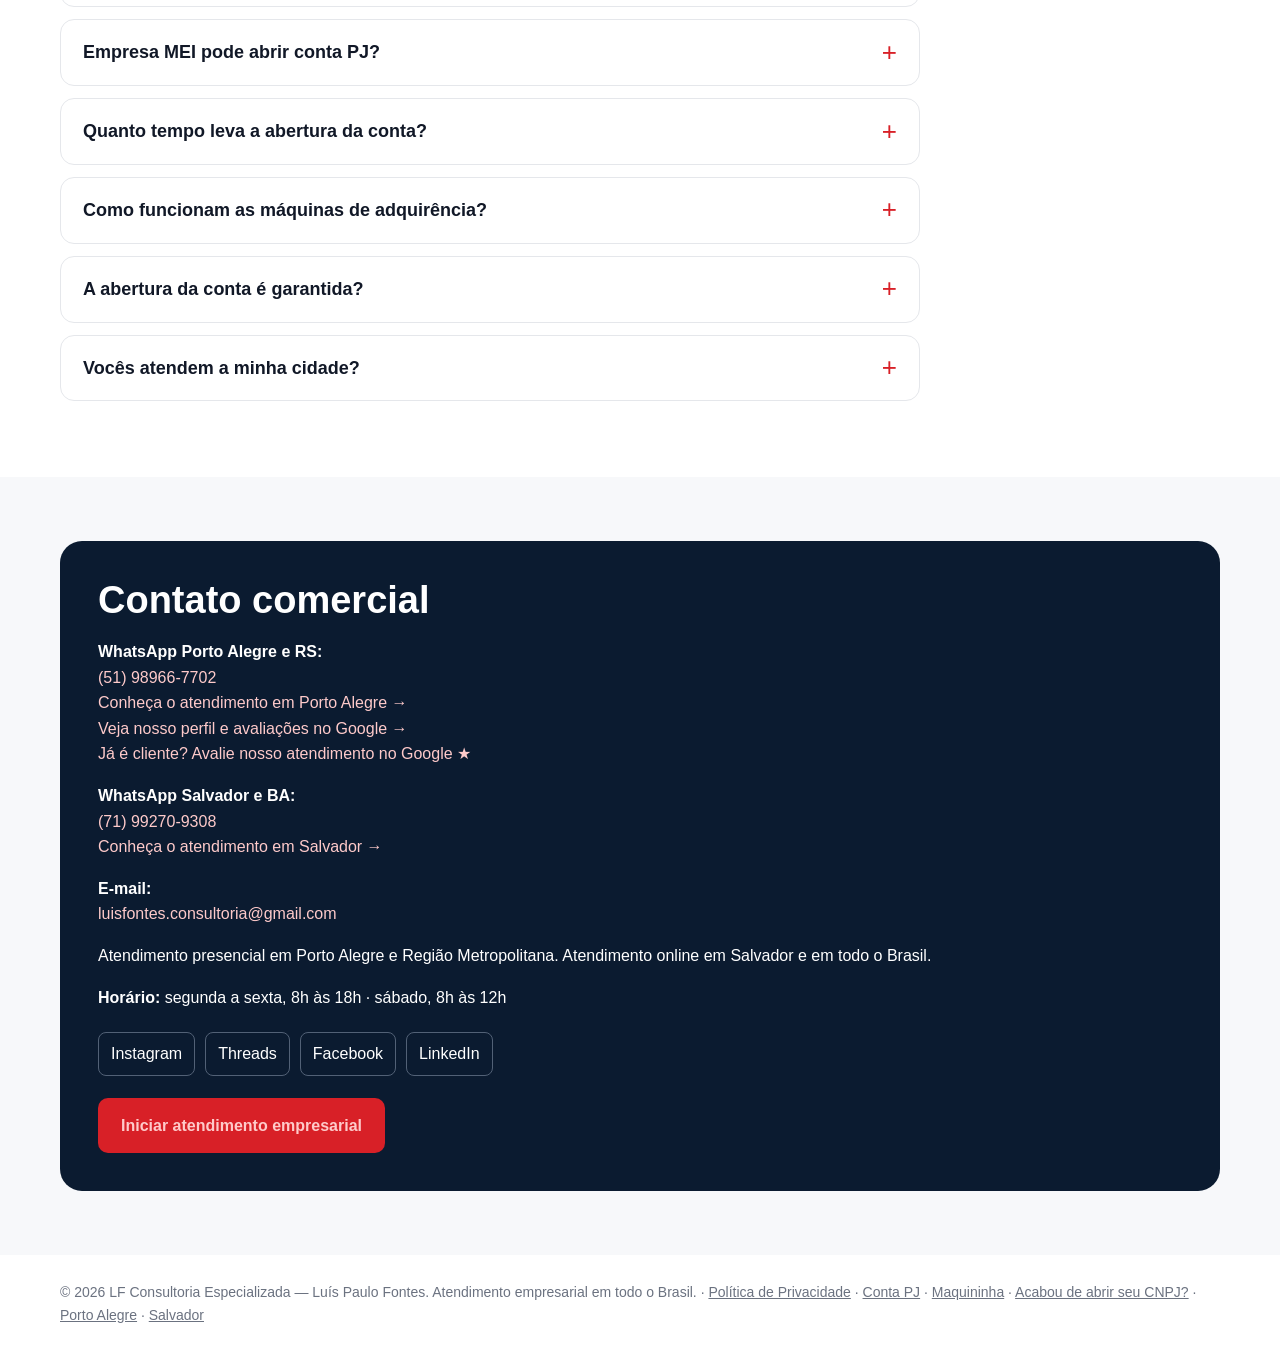
==== commit 9d392a4d: "Adiciona selos de diferencial no topo do site principal (opção A) - 25 anos de experiência comercial" ====
--- a/index.html
+++ b/index.html
@@ -1 +1 @@
-<!doctype html><html lang="pt-BR"><head><meta charset="utf-8"><meta name="viewport" content="width=device-width,initial-scale=1"><title>LF Consultoria Especializada | Conta PJ e Soluções de Recebimento</title><meta name="description" content="LF Consultoria Especializada — soluções empresariais, conta PJ e soluções de recebimento para empresas."><link rel="canonical" href="https://luisfontesconsultoria-hub.github.io/luisfontes.consultoria.github/"><meta name="theme-color" content="#0b1b30"><link rel="icon" href="data:image/svg+xml,%3Csvg%20xmlns%3D%22http%3A//www.w3.org/2000/svg%22%20viewBox%3D%220%200%2064%2064%22%3E%3Crect%20width%3D%2264%22%20height%3D%2264%22%20rx%3D%2212%22%20fill%3D%22%230b1b30%22/%3E%3Ctext%20x%3D%2232%22%20y%3D%2243%22%20font-family%3D%22Arial%2CHelvetica%2Csans-serif%22%20font-size%3D%2230%22%20font-weight%3D%22900%22%20text-anchor%3D%22middle%22%20fill%3D%22%23fff%22%3EL%3Ctspan%20fill%3D%22%23d82027%22%3EF%3C/tspan%3E%3C/text%3E%3C/svg%3E"><meta property="og:type" content="website"><meta property="og:locale" content="pt_BR"><meta property="og:site_name" content="LF Consultoria Especializada"><meta property="og:url" content="https://luisfontesconsultoria-hub.github.io/luisfontes.consultoria.github/"><meta property="og:title" content="LF Consultoria Especializada | Conta PJ e Soluções de Recebimento"><meta property="og:description" content="Abertura de conta PJ e soluções de recebimento para empresas. Atendimento em Porto Alegre, Salvador e online em todo o Brasil."><meta property="og:image" content="https://luisfontesconsultoria-hub.github.io/luisfontes.consultoria.github/og-image.jpg"><meta property="og:image:width" content="600"><meta property="og:image:height" content="400"><meta name="twitter:card" content="summary_large_image"><script type="application/ld+json">{"@context":"https://schema.org","@type":"FinancialService","@id":"https://luisfontesconsultoria-hub.github.io/luisfontes.consultoria.github/#empresa","name":"LF Consultoria Especializada","alternateName":["LF Consultoria","Luís Paulo Fontes Consultoria Especializada"],"description":"Orientação para abertura de conta PJ e soluções de recebimento para empresas.","url":"https://luisfontesconsultoria-hub.github.io/luisfontes.consultoria.github/","image":"https://luisfontesconsultoria-hub.github.io/luisfontes.consultoria.github/og-image.jpg","email":"luisfontes.consultoria@gmail.com","telephone":"+55-51-98966-7702","founder":{"@type":"Person","name":"Luís Paulo Fontes"},"areaServed":[{"@type":"City","name":"Porto Alegre"},{"@type":"AdministrativeArea","name":"Região Metropolitana de Porto Alegre"},{"@type":"City","name":"Salvador"},{"@type":"Country","name":"Brasil"}],"contactPoint":[{"@type":"ContactPoint","contactType":"sales","telephone":"+55-51-98966-7702","areaServed":"BR-RS","availableLanguage":"pt-BR"},{"@type":"ContactPoint","contactType":"sales","telephone":"+55-71-99270-9308","areaServed":"BR-BA","availableLanguage":"pt-BR"}],"openingHoursSpecification":[{"@type":"OpeningHoursSpecification","dayOfWeek":["Monday","Tuesday","Wednesday","Thursday","Friday"],"opens":"08:00","closes":"18:00"},{"@type":"OpeningHoursSpecification","dayOfWeek":"Saturday","opens":"08:00","closes":"12:00"}],"sameAs":["https://share.google/SbMFxW7CFNUa42hHd","https://www.instagram.com/luisfontes.consultoria","https://www.threads.com/@luisfontes.consultoria","https://www.facebook.com/share/1LJSUG6sh6/","https://www.linkedin.com/in/luis-paulo-fontes-da-silva-oliveira-146855129"],"hasMap":"https://share.google/SbMFxW7CFNUa42hHd"}</script><script async src="https://www.googletagmanager.com/gtag/js?id=AW-17752633586"></script><script>window.dataLayer=window.dataLayer||[];function gtag(){dataLayer.push(arguments)}gtag('js',new Date());gtag('config','AW-17752633586');function conv(){gtag('event','conversion',{send_to:'AW-17752633586/MYgbCPb__N4cEPLhjpFC',value:1,currency:'BRL'})}</script><style>*{box-sizing:border-box}body{margin:0;font-family:Arial,Helvetica,sans-serif;color:#111827;line-height:1.6}a{text-decoration:none}.wrap{width:min(1160px,calc(100% - 32px));margin:auto}header{height:76px;display:flex;align-items:center;justify-content:space-between}.brand{font-size:25px;font-weight:900}.brand span{color:#c91c24}.btn{display:inline-block;background:#d82027;color:#fff;font-weight:800;padding:15px 23px;border-radius:10px}.hero{padding:42px 0 58px}.hero-grid{display:grid;grid-template-columns:1fr 1fr;gap:44px;align-items:center}.tag{font-size:16px;font-weight:900;letter-spacing:.5px;color:#b91c22}.hero h1{font-size:clamp(40px,5vw,62px);line-height:1.04;margin:14px 0 22px}.hero p{font-size:19px;color:#4b5563;max-width:570px;margin-bottom:28px}.photo{overflow:hidden;border-radius:22px;background:#f3f4f6;box-shadow:0 18px 45px #0b1b3024}.photo img{display:block;width:100%;height:auto}.section{padding:64px 0}.alt{background:#f7f8fa}h2{font-size:38px;line-height:1.15;margin:0 0 8px}.muted{color:#6b7280}.cards{display:grid;grid-template-columns:repeat(3,1fr);gap:22px;margin-top:28px}.card{background:#fff;border:1px solid #e5e7eb;border-radius:18px;padding:25px;box-shadow:0 8px 24px #0000000d}.card h3{font-size:21px;margin:0 0 10px}.card p{color:#4b5563}.contact{background:#0b1b30;color:#fff;border-radius:22px;padding:38px}.contact h2{color:#fff}.contact a{color:#fecaca}.socials{display:flex;flex-wrap:wrap;gap:10px;margin:22px 0}.socials a{color:#fff;border:1px solid #526176;padding:8px 12px;border-radius:8px}.faq{max-width:860px;margin-top:24px}.faq details{border:1px solid #e5e7eb;border-radius:14px;background:#fff;margin:0 0 12px}.faq summary{cursor:pointer;list-style:none;padding:18px 52px 18px 22px;font-weight:800;font-size:18px;position:relative}.faq summary::-webkit-details-marker{display:none}.faq summary::after{content:"+";position:absolute;right:22px;top:50%;transform:translateY(-50%);font-size:26px;font-weight:400;color:#d82027}.faq details[open] summary::after{content:"−"}.faq summary:focus-visible{outline:3px solid #111827;outline-offset:2px;border-radius:14px}.faq details p{margin:0;padding:0 22px 20px;color:#4b5563}.cities{background:#0b1b30;color:#fff}.cities .wrap{display:flex;align-items:center;justify-content:center;gap:12px;flex-wrap:wrap;padding:12px 0}.cities .q{font-weight:800;font-size:15px}.cities a{display:inline-block;color:#fff;border:1px solid #526176;border-radius:999px;padding:8px 16px;font-weight:800;font-size:15px}.cities a:hover{border-color:#fff}.cities a.on{background:#d82027;border-color:#d82027}.cities a:focus-visible{outline:3px solid #fff;outline-offset:2px}@media(max-width:800px){.cities .wrap{gap:8px;padding:10px 0}.cities .q{width:100%;text-align:center;font-size:14px}.cities a{font-size:14px;padding:8px 14px}}.footer{padding:26px 0;color:#6b7280;font-size:14px}.footer a{color:#6b7280;text-decoration:underline}.wa-float{display:none}@media(max-width:800px){.wrap{width:min(100% - 26px,1160px)}header{height:68px}.brand{font-size:22px}header .btn{display:none}.hero{padding:25px 0 42px}.hero-grid,.cards{grid-template-columns:1fr}.hero h1{font-size:42px}.hero p{font-size:17px}.photo{order:-1}.wa-float{display:block;position:fixed;left:13px;right:13px;bottom:12px;z-index:50;text-align:center;box-shadow:0 10px 28px #0b1b3059;opacity:0;transform:translateY(16px);pointer-events:none;transition:opacity .25s,transform .25s}.wa-float.show{opacity:1;transform:none;pointer-events:auto}body{padding-bottom:78px}.section{padding:48px 0}h2{font-size:32px}}.brand{line-height:1.05}.brand small{display:block;font-size:11px;letter-spacing:3.2px;color:#6b7280;font-weight:800;margin-top:3px}.reviews-head{display:flex;align-items:center;gap:14px;flex-wrap:wrap;margin:8px 0 6px}.score{font-size:40px;font-weight:900;line-height:1}.stars{color:#f5b301;letter-spacing:2px;font-size:20px}.reviews{display:grid;grid-template-columns:repeat(3,1fr);gap:18px;margin-top:26px}.review{background:#fff;border:1px solid #e5e7eb;border-radius:18px;padding:22px;margin:0;display:flex;flex-direction:column;gap:12px;box-shadow:0 8px 24px #0000000d}.review blockquote{margin:0;color:#111827;font-size:16px;line-height:1.55}.review figcaption{margin-top:auto;color:#6b7280;font-size:14px}.review figcaption strong{color:#111827}.rv-links{margin-top:22px;display:flex;gap:18px;flex-wrap:wrap}.rv-links a{color:#b91c22;font-weight:800}@media(max-width:800px){.reviews{grid-template-columns:1fr}.score{font-size:34px}}</style></head><body><header class="wrap"><div class="brand">LF <span>CONSULTORIA</span><small>ESPECIALIZADA</small></div><a class="btn" href="https://wa.me/5551989667702?text=Ol%C3%A1%2C%20Lu%C3%ADs%20Paulo.%20Sou%20respons%C3%A1vel%20por%20uma%20empresa%20e%20vim%20pelo%20site." target="_blank" rel="noopener" onclick="conv()">Falar no WhatsApp</a></header><nav class="cities" aria-label="Escolha sua cidade"><div class="wrap"><span class="q">Onde está sua empresa?</span><a href="./porto-alegre/">Porto Alegre e RS</a><a href="./salvador/">Salvador e BA</a></div></nav><main><section class="hero"><div class="wrap hero-grid"><div><div class="tag">CONTA PJ + SOLUÇÕES DE RECEBIMENTO</div><h1>Soluções inteligentes para empresas que querem crescer.</h1><p>Comece pela abertura da conta PJ. Depois, avalie as soluções de máquinas de adquirência disponíveis para sua empresa.</p><a class="btn" href="https://wa.me/5551989667702?text=Ol%C3%A1%2C%20Lu%C3%ADs%20Paulo.%20Sou%20respons%C3%A1vel%20por%20uma%20empresa%20e%20quero%20conhecer%20a%20solu%C3%A7%C3%A3o%20de%20conta%20PJ." target="_blank" rel="noopener" onclick="conv()">Quero abrir minha conta PJ →</a><p class="alt2" style="margin-top:14px;font-size:15px">Acabou de abrir seu CNPJ? <a href="./cnpj-novo/" style="color:#b91c22;font-weight:800;text-decoration:underline">Veja o checklist do primeiro mês →</a></p></div><div class="photo"><img src="[data-uri]" alt="Luís Paulo Fontes em atendimento empresarial" fetchpriority="high"></div></div></section><section class="section alt" id="avaliacoes"><div class="wrap"><h2>O que dizem nossos clientes</h2><div class="reviews-head"><span class="score">5,0</span><span class="stars" aria-label="Nota 5 de 5">★★★★★</span><span class="muted">9 avaliações no Google</span></div><div class="reviews"><figure class="review"><div class="stars" aria-label="5 de 5 estrelas">★★★★★</div><blockquote>“Mesmo não sendo sua tarefa, o Sr. Luís se empenhou até o último minuto. Ele não sabia como fazer e correu atrás para saber quem concluía as notas fiscais na máquina. O Sr. Luís é excelente e ainda honra a sua palavra. Que nota dar? 100.000!”</blockquote><figcaption><strong>Marcia S.</strong> · Avaliação no Google · jun/2026</figcaption></figure><figure class="review"><div class="stars" aria-label="5 de 5 estrelas">★★★★★</div><blockquote>“Ótimo atendimento, boa explicação sobre o produto.”</blockquote><figcaption><strong>Priscila B.</strong> · Avaliação no Google · jul/2026</figcaption></figure><figure class="review"><div class="stars" aria-label="5 de 5 estrelas">★★★★★</div><blockquote>“Excelente profissional, competente e comprometido com seus clientes. Recomendo de olhos fechados.”</blockquote><figcaption><strong>William M.</strong> · Avaliação no Google · jun/2026</figcaption></figure><figure class="review"><div class="stars" aria-label="5 de 5 estrelas">★★★★★</div><blockquote>“Ótimo atendimento, muito atencioso e sempre à disposição.”</blockquote><figcaption><strong>Josiane B.</strong> · Avaliação no Google · jun/2026</figcaption></figure><figure class="review"><div class="stars" aria-label="5 de 5 estrelas">★★★★★</div><blockquote>“Excelente profissional, ótimo atendimento e muito educado, nada a desejar.”</blockquote><figcaption><strong>Samuel L.</strong> · Salvador · Avaliação no Google · jun/2026</figcaption></figure><figure class="review"><div class="stars" aria-label="5 de 5 estrelas">★★★★★</div><blockquote>“Excelente profissional, super atencioso e dedicado.”</blockquote><figcaption><strong>Ingrid F.</strong> · Salvador · cliente e familiar · Avaliação no Google · ago/2026</figcaption></figure><figure class="review"><div class="stars" aria-label="5 de 5 estrelas">★★★★★</div><blockquote>“Excelente profissional! Transparência e dedicação são marcantes.”</blockquote><figcaption><strong>Marcelo S.</strong> · Salvador · cliente (escritório de advocacia) e familiar · Avaliação no Google · ago/2026</figcaption></figure><figure class="review"><div class="stars" aria-label="5 de 5 estrelas">★★★★★</div><blockquote>“Profissional excelente! Esteve junto em todo o processo da abertura da conta, ajudando em alguns erros do sistema. Recomendo muito!”</blockquote><figcaption><strong>Suzana M.</strong> · Avaliação no Google · jun/2026</figcaption></figure></div><p class="rv-links"><a href="https://share.google/SbMFxW7CFNUa42hHd" target="_blank" rel="noopener">Ver todas as avaliações no Google →</a><a href="https://g.page/r/CeIYzFSqn0NKEBM/review" target="_blank" rel="noopener">Já é cliente? Deixe a sua avaliação ★</a></p><p class="muted" style="font-size:13px;margin-top:6px">Avaliações publicadas no perfil LF Consultoria Especializada no Google, reproduzidas com ajuste ortográfico.</p></div></section><section class="section"><div class="wrap"><h2>Como funciona</h2><p class="muted">Uma jornada simples, pensada para a necessidade da sua empresa.</p><div class="cards"><article class="card"><h3>1. Abertura de conta PJ</h3><p>Orientação para abertura de conta empresarial e escolha de soluções adequadas ao perfil da empresa.</p></article><article class="card"><h3>2. Máquinas de adquirência</h3><p>Após a abertura da conta, consulte as soluções de máquinas de adquirência disponíveis.</p></article><article class="card"><h3>3. Atendimento consultivo</h3><p>Atendimento para empresas com CNPJ, com acompanhamento durante a jornada.</p></article></div></div></section><section class="section alt"><div class="wrap"><h2>Principais soluções</h2><p class="muted">Soluções pensadas para empresas que querem crescer.</p><div class="cards"><article class="card"><h3>Conta PJ</h3><p>Orientação para abertura de conta empresarial e avaliação das soluções adequadas à operação da empresa.</p><a class="btn" href="https://wa.me/5551989667702?text=Ol%C3%A1%2C%20Lu%C3%ADs%20Paulo.%20Quero%20abrir%20minha%20conta%20PJ." target="_blank" rel="noopener" onclick="conv()">Quero abrir minha conta</a><p style="margin:12px 0 0"><a href="./conta-pj/" style="color:#b91c22;font-weight:800">Saiba mais sobre a conta PJ →</a></p></article><article class="card"><h3>Soluções de recebimento</h3><p>Máquinas de adquirência disponíveis para sua empresa, conforme perfil e análise comercial.</p><a class="btn" href="https://wa.me/5551989667702?text=Ol%C3%A1%2C%20Lu%C3%ADs%20Paulo.%20Quero%20conhecer%20as%20solu%C3%A7%C3%B5es%20de%20recebimento." target="_blank" rel="noopener" onclick="conv()">Conhecer soluções</a><p style="margin:12px 0 0"><a href="./maquininha/" style="color:#b91c22;font-weight:800">Saiba mais sobre maquininhas →</a></p></article><article class="card"><h3>Atendimento empresarial</h3><p>Consultoria especializada para orientar sua empresa durante a jornada.</p><a class="btn" href="https://wa.me/5551989667702?text=Ol%C3%A1%2C%20Lu%C3%ADs%20Paulo.%20Quero%20falar%20sobre%20minha%20empresa." target="_blank" rel="noopener" onclick="conv()">Falar com consultor</a></article></div></div></section><section class="section" id="perguntas"><div class="wrap"><h2>Perguntas frequentes</h2><p class="muted">Respostas rápidas para as dúvidas mais comuns.</p><div class="faq"><details><summary>Preciso ir até uma agência?</summary><p>O atendimento começa pelo WhatsApp e boa parte da jornada pode ser feita a distância. Se alguma etapa exigir atendimento presencial, você é avisado com antecedência.</p></details><details><summary>Quais documentos são necessários?</summary><p>Depende do tipo de empresa (MEI, ME, LTDA, entre outros). No primeiro contato, você recebe a lista exata de documentos para o seu caso.</p></details><details><summary>Empresa MEI pode abrir conta PJ?</summary><p>Sim. Empresas MEI também podem solicitar a abertura de conta PJ. A aprovação depende da análise da instituição financeira.</p></details><details><summary>Quanto tempo leva a abertura da conta?</summary><p>O prazo varia conforme a documentação e a análise da instituição financeira. Você acompanha cada etapa com o seu consultor.</p></details><details><summary>Como funcionam as máquinas de adquirência?</summary><p>As soluções de recebimento são apresentadas após a abertura da conta PJ, conforme o perfil da empresa e a análise comercial.</p></details><details><summary>A abertura da conta é garantida?</summary><p>Não. A abertura de conta e a contratação de soluções dependem da análise e das políticas da instituição financeira. Nosso papel é orientar e acompanhar todo o processo.</p></details><details><summary>Vocês atendem a minha cidade?</summary><p>Atendimento presencial em Porto Alegre e Região Metropolitana. Em Salvador e no restante do Brasil, o atendimento é online.</p></details></div></div></section><section class="section alt"><div class="wrap"><div class="contact"><h2>Contato comercial</h2><p><strong>WhatsApp Porto Alegre e RS:</strong><br><a href="https://wa.me/5551989667702" target="_blank" rel="noopener" onclick="conv()">(51) 98966-7702</a><br><a href="./porto-alegre/">Conheça o atendimento em Porto Alegre →</a><br><a href="https://share.google/SbMFxW7CFNUa42hHd" target="_blank" rel="noopener">Veja nosso perfil e avaliações no Google →</a><br><a href="https://g.page/r/CeIYzFSqn0NKEBM/review" target="_blank" rel="noopener">Já é cliente? Avalie nosso atendimento no Google ★</a></p><p><strong>WhatsApp Salvador e BA:</strong><br><a href="https://wa.me/5571992709308?text=Ol%C3%A1%2C%20Lu%C3%ADs%20Paulo.%20Sou%20de%20Salvador%20e%20quero%20falar%20sobre%20minha%20empresa." target="_blank" rel="noopener" onclick="conv()">(71) 99270-9308</a><br><a href="./salvador/">Conheça o atendimento em Salvador →</a></p><p><strong>E-mail:</strong><br><a href="mailto:luisfontes.consultoria@gmail.com">luisfontes.consultoria@gmail.com</a></p><p>Atendimento presencial em Porto Alegre e Região Metropolitana. Atendimento online em Salvador e em todo o Brasil.</p><p><strong>Horário:</strong> segunda a sexta, 8h às 18h · sábado, 8h às 12h</p><div class="socials"><a href="https://www.instagram.com/luisfontes.consultoria" target="_blank" rel="noopener">Instagram</a><a href="https://www.threads.com/@luisfontes.consultoria" target="_blank" rel="noopener">Threads</a><a href="https://www.facebook.com/share/1LJSUG6sh6/" target="_blank" rel="noopener">Facebook</a><a href="https://www.linkedin.com/in/luis-paulo-fontes-da-silva-oliveira-146855129" target="_blank" rel="noopener">LinkedIn</a></div><a class="btn" href="https://wa.me/5551989667702?text=Ol%C3%A1%2C%20Lu%C3%ADs%20Paulo.%20Quero%20iniciar%20meu%20atendimento%20empresarial." target="_blank" rel="noopener" onclick="conv()">Iniciar atendimento empresarial</a></div></div></section></main><footer class="wrap footer">© 2026 LF Consultoria Especializada — Luís Paulo Fontes. Atendimento empresarial em todo o Brasil. · <a href="./privacidade.html">Política de Privacidade</a> · <a href="./conta-pj/">Conta PJ</a> · <a href="./maquininha/">Maquininha</a> · <a href="./cnpj-novo/">Acabou de abrir seu CNPJ?</a> · <a href="./porto-alegre/">Porto Alegre</a> · <a href="./salvador/">Salvador</a></footer><a class="btn wa-float" href="https://wa.me/5551989667702?text=Ol%C3%A1%2C%20Lu%C3%ADs%20Paulo.%20Sou%20respons%C3%A1vel%20por%20uma%20empresa%20e%20vim%20pelo%20site." target="_blank" rel="noopener" onclick="conv()">Falar no WhatsApp</a><script>(function(){var f=document.querySelector(".wa-float");if(!f)return;function u(){f.classList.toggle("show",window.scrollY>520)}window.addEventListener("scroll",u,{passive:true});u()})();</script><script src="./sdr-bridge.js" defer></script></body></html>+<!doctype html><html lang="pt-BR"><head><meta charset="utf-8"><meta name="viewport" content="width=device-width,initial-scale=1"><title>LF Consultoria Especializada | Conta PJ e Soluções de Recebimento</title><meta name="description" content="LF Consultoria Especializada — soluções empresariais, conta PJ e soluções de recebimento para empresas."><link rel="canonical" href="https://luisfontesconsultoria-hub.github.io/luisfontes.consultoria.github/"><meta name="theme-color" content="#0b1b30"><link rel="icon" href="data:image/svg+xml,%3Csvg%20xmlns%3D%22http%3A//www.w3.org/2000/svg%22%20viewBox%3D%220%200%2064%2064%22%3E%3Crect%20width%3D%2264%22%20height%3D%2264%22%20rx%3D%2212%22%20fill%3D%22%230b1b30%22/%3E%3Ctext%20x%3D%2232%22%20y%3D%2243%22%20font-family%3D%22Arial%2CHelvetica%2Csans-serif%22%20font-size%3D%2230%22%20font-weight%3D%22900%22%20text-anchor%3D%22middle%22%20fill%3D%22%23fff%22%3EL%3Ctspan%20fill%3D%22%23d82027%22%3EF%3C/tspan%3E%3C/text%3E%3C/svg%3E"><meta property="og:type" content="website"><meta property="og:locale" content="pt_BR"><meta property="og:site_name" content="LF Consultoria Especializada"><meta property="og:url" content="https://luisfontesconsultoria-hub.github.io/luisfontes.consultoria.github/"><meta property="og:title" content="LF Consultoria Especializada | Conta PJ e Soluções de Recebimento"><meta property="og:description" content="Abertura de conta PJ e soluções de recebimento para empresas. Atendimento em Porto Alegre, Salvador e online em todo o Brasil."><meta property="og:image" content="https://luisfontesconsultoria-hub.github.io/luisfontes.consultoria.github/og-image.jpg"><meta property="og:image:width" content="600"><meta property="og:image:height" content="400"><meta name="twitter:card" content="summary_large_image"><script type="application/ld+json">{"@context":"https://schema.org","@type":"FinancialService","@id":"https://luisfontesconsultoria-hub.github.io/luisfontes.consultoria.github/#empresa","name":"LF Consultoria Especializada","alternateName":["LF Consultoria","Luís Paulo Fontes Consultoria Especializada"],"description":"Orientação para abertura de conta PJ e soluções de recebimento para empresas.","url":"https://luisfontesconsultoria-hub.github.io/luisfontes.consultoria.github/","image":"https://luisfontesconsultoria-hub.github.io/luisfontes.consultoria.github/og-image.jpg","email":"luisfontes.consultoria@gmail.com","telephone":"+55-51-98966-7702","founder":{"@type":"Person","name":"Luís Paulo Fontes"},"areaServed":[{"@type":"City","name":"Porto Alegre"},{"@type":"AdministrativeArea","name":"Região Metropolitana de Porto Alegre"},{"@type":"City","name":"Salvador"},{"@type":"Country","name":"Brasil"}],"contactPoint":[{"@type":"ContactPoint","contactType":"sales","telephone":"+55-51-98966-7702","areaServed":"BR-RS","availableLanguage":"pt-BR"},{"@type":"ContactPoint","contactType":"sales","telephone":"+55-71-99270-9308","areaServed":"BR-BA","availableLanguage":"pt-BR"}],"openingHoursSpecification":[{"@type":"OpeningHoursSpecification","dayOfWeek":["Monday","Tuesday","Wednesday","Thursday","Friday"],"opens":"08:00","closes":"18:00"},{"@type":"OpeningHoursSpecification","dayOfWeek":"Saturday","opens":"08:00","closes":"12:00"}],"sameAs":["https://share.google/SbMFxW7CFNUa42hHd","https://www.instagram.com/luisfontes.consultoria","https://www.threads.com/@luisfontes.consultoria","https://www.facebook.com/share/1LJSUG6sh6/","https://www.linkedin.com/in/luis-paulo-fontes-da-silva-oliveira-146855129"],"hasMap":"https://share.google/SbMFxW7CFNUa42hHd"}</script><script async src="https://www.googletagmanager.com/gtag/js?id=AW-17752633586"></script><script>window.dataLayer=window.dataLayer||[];function gtag(){dataLayer.push(arguments)}gtag('js',new Date());gtag('config','AW-17752633586');function conv(){gtag('event','conversion',{send_to:'AW-17752633586/MYgbCPb__N4cEPLhjpFC',value:1,currency:'BRL'})}</script><style>*{box-sizing:border-box}body{margin:0;font-family:Arial,Helvetica,sans-serif;color:#111827;line-height:1.6}a{text-decoration:none}.wrap{width:min(1160px,calc(100% - 32px));margin:auto}header{height:76px;display:flex;align-items:center;justify-content:space-between}.brand{font-size:25px;font-weight:900}.brand span{color:#c91c24}.btn{display:inline-block;background:#d82027;color:#fff;font-weight:800;padding:15px 23px;border-radius:10px}.hero{padding:42px 0 58px}.hero-grid{display:grid;grid-template-columns:1fr 1fr;gap:44px;align-items:center}.tag{font-size:16px;font-weight:900;letter-spacing:.5px;color:#b91c22}.hero h1{font-size:clamp(40px,5vw,62px);line-height:1.04;margin:14px 0 22px}.hero p{font-size:19px;color:#4b5563;max-width:570px;margin-bottom:28px}.photo{overflow:hidden;border-radius:22px;background:#f3f4f6;box-shadow:0 18px 45px #0b1b3024}.photo img{display:block;width:100%;height:auto}.section{padding:64px 0}.alt{background:#f7f8fa}h2{font-size:38px;line-height:1.15;margin:0 0 8px}.muted{color:#6b7280}.cards{display:grid;grid-template-columns:repeat(3,1fr);gap:22px;margin-top:28px}.card{background:#fff;border:1px solid #e5e7eb;border-radius:18px;padding:25px;box-shadow:0 8px 24px #0000000d}.card h3{font-size:21px;margin:0 0 10px}.card p{color:#4b5563}.contact{background:#0b1b30;color:#fff;border-radius:22px;padding:38px}.contact h2{color:#fff}.contact a{color:#fecaca}.socials{display:flex;flex-wrap:wrap;gap:10px;margin:22px 0}.socials a{color:#fff;border:1px solid #526176;padding:8px 12px;border-radius:8px}.faq{max-width:860px;margin-top:24px}.faq details{border:1px solid #e5e7eb;border-radius:14px;background:#fff;margin:0 0 12px}.faq summary{cursor:pointer;list-style:none;padding:18px 52px 18px 22px;font-weight:800;font-size:18px;position:relative}.faq summary::-webkit-details-marker{display:none}.faq summary::after{content:"+";position:absolute;right:22px;top:50%;transform:translateY(-50%);font-size:26px;font-weight:400;color:#d82027}.faq details[open] summary::after{content:"−"}.faq summary:focus-visible{outline:3px solid #111827;outline-offset:2px;border-radius:14px}.faq details p{margin:0;padding:0 22px 20px;color:#4b5563}.cities{background:#0b1b30;color:#fff}.cities .wrap{display:flex;align-items:center;justify-content:center;gap:12px;flex-wrap:wrap;padding:12px 0}.cities .q{font-weight:800;font-size:15px}.cities a{display:inline-block;color:#fff;border:1px solid #526176;border-radius:999px;padding:8px 16px;font-weight:800;font-size:15px}.cities a:hover{border-color:#fff}.cities a.on{background:#d82027;border-color:#d82027}.cities a:focus-visible{outline:3px solid #fff;outline-offset:2px}@media(max-width:800px){.cities .wrap{gap:8px;padding:10px 0}.cities .q{width:100%;text-align:center;font-size:14px}.cities a{font-size:14px;padding:8px 14px}}.footer{padding:26px 0;color:#6b7280;font-size:14px}.footer a{color:#6b7280;text-decoration:underline}.wa-float{display:none}@media(max-width:800px){.wrap{width:min(100% - 26px,1160px)}header{height:68px}.brand{font-size:22px}header .btn{display:none}.hero{padding:25px 0 42px}.hero-grid,.cards{grid-template-columns:1fr}.hero h1{font-size:42px}.hero p{font-size:17px}.photo{order:-1}.wa-float{display:block;position:fixed;left:13px;right:13px;bottom:12px;z-index:50;text-align:center;box-shadow:0 10px 28px #0b1b3059;opacity:0;transform:translateY(16px);pointer-events:none;transition:opacity .25s,transform .25s}.wa-float.show{opacity:1;transform:none;pointer-events:auto}body{padding-bottom:78px}.section{padding:48px 0}h2{font-size:32px}}.brand{line-height:1.05}.brand small{display:block;font-size:11px;letter-spacing:3.2px;color:#6b7280;font-weight:800;margin-top:3px}.reviews-head{display:flex;align-items:center;gap:14px;flex-wrap:wrap;margin:8px 0 6px}.score{font-size:40px;font-weight:900;line-height:1}.stars{color:#f5b301;letter-spacing:2px;font-size:20px}.reviews{display:grid;grid-template-columns:repeat(3,1fr);gap:18px;margin-top:26px}.review{background:#fff;border:1px solid #e5e7eb;border-radius:18px;padding:22px;margin:0;display:flex;flex-direction:column;gap:12px;box-shadow:0 8px 24px #0000000d}.review blockquote{margin:0;color:#111827;font-size:16px;line-height:1.55}.review figcaption{margin-top:auto;color:#6b7280;font-size:14px}.review figcaption strong{color:#111827}.rv-links{margin-top:22px;display:flex;gap:18px;flex-wrap:wrap}.rv-links a{color:#b91c22;font-weight:800}@media(max-width:800px){.reviews{grid-template-columns:1fr}.score{font-size:34px}}.dif{list-style:none;padding:0;margin:22px 0 0;display:flex;flex-wrap:wrap;gap:10px 18px}.dif li{font-weight:700;font-size:15px;color:#111827}.dif li::before{content:"✓";color:#d82027;font-weight:900;margin-right:6px}</style></head><body><header class="wrap"><div class="brand">LF <span>CONSULTORIA</span><small>ESPECIALIZADA</small></div><a class="btn" href="https://wa.me/5551989667702?text=Ol%C3%A1%2C%20Lu%C3%ADs%20Paulo.%20Sou%20respons%C3%A1vel%20por%20uma%20empresa%20e%20vim%20pelo%20site." target="_blank" rel="noopener" onclick="conv()">Falar no WhatsApp</a></header><nav class="cities" aria-label="Escolha sua cidade"><div class="wrap"><span class="q">Onde está sua empresa?</span><a href="./porto-alegre/">Porto Alegre e RS</a><a href="./salvador/">Salvador e BA</a></div></nav><main><section class="hero"><div class="wrap hero-grid"><div><div class="tag">CONTA PJ + SOLUÇÕES DE RECEBIMENTO</div><h1>Soluções inteligentes para empresas que querem crescer.</h1><p>Comece pela abertura da conta PJ. Depois, avalie as soluções de máquinas de adquirência disponíveis para sua empresa.</p><a class="btn" href="https://wa.me/5551989667702?text=Ol%C3%A1%2C%20Lu%C3%ADs%20Paulo.%20Sou%20respons%C3%A1vel%20por%20uma%20empresa%20e%20quero%20conhecer%20a%20solu%C3%A7%C3%A3o%20de%20conta%20PJ." target="_blank" rel="noopener" onclick="conv()">Quero abrir minha conta PJ →</a><ul class="dif"><li>25 anos de experiência comercial</li><li>Atendimento dedicado do início ao fim</li><li>Direto pelo WhatsApp</li></ul><p class="alt2" style="margin-top:14px;font-size:15px">Acabou de abrir seu CNPJ? <a href="./cnpj-novo/" style="color:#b91c22;font-weight:800;text-decoration:underline">Veja o checklist do primeiro mês →</a></p></div><div class="photo"><img src="[data-uri]" alt="Luís Paulo Fontes em atendimento empresarial" fetchpriority="high"></div></div></section><section class="section alt" id="avaliacoes"><div class="wrap"><h2>O que dizem nossos clientes</h2><div class="reviews-head"><span class="score">5,0</span><span class="stars" aria-label="Nota 5 de 5">★★★★★</span><span class="muted">9 avaliações no Google</span></div><div class="reviews"><figure class="review"><div class="stars" aria-label="5 de 5 estrelas">★★★★★</div><blockquote>“Mesmo não sendo sua tarefa, o Sr. Luís se empenhou até o último minuto. Ele não sabia como fazer e correu atrás para saber quem concluía as notas fiscais na máquina. O Sr. Luís é excelente e ainda honra a sua palavra. Que nota dar? 100.000!”</blockquote><figcaption><strong>Marcia S.</strong> · Avaliação no Google · jun/2026</figcaption></figure><figure class="review"><div class="stars" aria-label="5 de 5 estrelas">★★★★★</div><blockquote>“Ótimo atendimento, boa explicação sobre o produto.”</blockquote><figcaption><strong>Priscila B.</strong> · Avaliação no Google · jul/2026</figcaption></figure><figure class="review"><div class="stars" aria-label="5 de 5 estrelas">★★★★★</div><blockquote>“Excelente profissional, competente e comprometido com seus clientes. Recomendo de olhos fechados.”</blockquote><figcaption><strong>William M.</strong> · Avaliação no Google · jun/2026</figcaption></figure><figure class="review"><div class="stars" aria-label="5 de 5 estrelas">★★★★★</div><blockquote>“Ótimo atendimento, muito atencioso e sempre à disposição.”</blockquote><figcaption><strong>Josiane B.</strong> · Avaliação no Google · jun/2026</figcaption></figure><figure class="review"><div class="stars" aria-label="5 de 5 estrelas">★★★★★</div><blockquote>“Excelente profissional, ótimo atendimento e muito educado, nada a desejar.”</blockquote><figcaption><strong>Samuel L.</strong> · Salvador · Avaliação no Google · jun/2026</figcaption></figure><figure class="review"><div class="stars" aria-label="5 de 5 estrelas">★★★★★</div><blockquote>“Excelente profissional, super atencioso e dedicado.”</blockquote><figcaption><strong>Ingrid F.</strong> · Salvador · cliente e familiar · Avaliação no Google · ago/2026</figcaption></figure><figure class="review"><div class="stars" aria-label="5 de 5 estrelas">★★★★★</div><blockquote>“Excelente profissional! Transparência e dedicação são marcantes.”</blockquote><figcaption><strong>Marcelo S.</strong> · Salvador · cliente (escritório de advocacia) e familiar · Avaliação no Google · ago/2026</figcaption></figure><figure class="review"><div class="stars" aria-label="5 de 5 estrelas">★★★★★</div><blockquote>“Profissional excelente! Esteve junto em todo o processo da abertura da conta, ajudando em alguns erros do sistema. Recomendo muito!”</blockquote><figcaption><strong>Suzana M.</strong> · Avaliação no Google · jun/2026</figcaption></figure></div><p class="rv-links"><a href="https://share.google/SbMFxW7CFNUa42hHd" target="_blank" rel="noopener">Ver todas as avaliações no Google →</a><a href="https://g.page/r/CeIYzFSqn0NKEBM/review" target="_blank" rel="noopener">Já é cliente? Deixe a sua avaliação ★</a></p><p class="muted" style="font-size:13px;margin-top:6px">Avaliações publicadas no perfil LF Consultoria Especializada no Google, reproduzidas com ajuste ortográfico.</p></div></section><section class="section"><div class="wrap"><h2>Como funciona</h2><p class="muted">Uma jornada simples, pensada para a necessidade da sua empresa.</p><div class="cards"><article class="card"><h3>1. Abertura de conta PJ</h3><p>Orientação para abertura de conta empresarial e escolha de soluções adequadas ao perfil da empresa.</p></article><article class="card"><h3>2. Máquinas de adquirência</h3><p>Após a abertura da conta, consulte as soluções de máquinas de adquirência disponíveis.</p></article><article class="card"><h3>3. Atendimento consultivo</h3><p>Atendimento para empresas com CNPJ, com acompanhamento durante a jornada.</p></article></div></div></section><section class="section alt"><div class="wrap"><h2>Principais soluções</h2><p class="muted">Soluções pensadas para empresas que querem crescer.</p><div class="cards"><article class="card"><h3>Conta PJ</h3><p>Orientação para abertura de conta empresarial e avaliação das soluções adequadas à operação da empresa.</p><a class="btn" href="https://wa.me/5551989667702?text=Ol%C3%A1%2C%20Lu%C3%ADs%20Paulo.%20Quero%20abrir%20minha%20conta%20PJ." target="_blank" rel="noopener" onclick="conv()">Quero abrir minha conta</a><p style="margin:12px 0 0"><a href="./conta-pj/" style="color:#b91c22;font-weight:800">Saiba mais sobre a conta PJ →</a></p></article><article class="card"><h3>Soluções de recebimento</h3><p>Máquinas de adquirência disponíveis para sua empresa, conforme perfil e análise comercial.</p><a class="btn" href="https://wa.me/5551989667702?text=Ol%C3%A1%2C%20Lu%C3%ADs%20Paulo.%20Quero%20conhecer%20as%20solu%C3%A7%C3%B5es%20de%20recebimento." target="_blank" rel="noopener" onclick="conv()">Conhecer soluções</a><p style="margin:12px 0 0"><a href="./maquininha/" style="color:#b91c22;font-weight:800">Saiba mais sobre maquininhas →</a></p></article><article class="card"><h3>Atendimento empresarial</h3><p>Consultoria especializada para orientar sua empresa durante a jornada.</p><a class="btn" href="https://wa.me/5551989667702?text=Ol%C3%A1%2C%20Lu%C3%ADs%20Paulo.%20Quero%20falar%20sobre%20minha%20empresa." target="_blank" rel="noopener" onclick="conv()">Falar com consultor</a></article></div></div></section><section class="section" id="perguntas"><div class="wrap"><h2>Perguntas frequentes</h2><p class="muted">Respostas rápidas para as dúvidas mais comuns.</p><div class="faq"><details><summary>Preciso ir até uma agência?</summary><p>O atendimento começa pelo WhatsApp e boa parte da jornada pode ser feita a distância. Se alguma etapa exigir atendimento presencial, você é avisado com antecedência.</p></details><details><summary>Quais documentos são necessários?</summary><p>Depende do tipo de empresa (MEI, ME, LTDA, entre outros). No primeiro contato, você recebe a lista exata de documentos para o seu caso.</p></details><details><summary>Empresa MEI pode abrir conta PJ?</summary><p>Sim. Empresas MEI também podem solicitar a abertura de conta PJ. A aprovação depende da análise da instituição financeira.</p></details><details><summary>Quanto tempo leva a abertura da conta?</summary><p>O prazo varia conforme a documentação e a análise da instituição financeira. Você acompanha cada etapa com o seu consultor.</p></details><details><summary>Como funcionam as máquinas de adquirência?</summary><p>As soluções de recebimento são apresentadas após a abertura da conta PJ, conforme o perfil da empresa e a análise comercial.</p></details><details><summary>A abertura da conta é garantida?</summary><p>Não. A abertura de conta e a contratação de soluções dependem da análise e das políticas da instituição financeira. Nosso papel é orientar e acompanhar todo o processo.</p></details><details><summary>Vocês atendem a minha cidade?</summary><p>Atendimento presencial em Porto Alegre e Região Metropolitana. Em Salvador e no restante do Brasil, o atendimento é online.</p></details></div></div></section><section class="section alt"><div class="wrap"><div class="contact"><h2>Contato comercial</h2><p><strong>WhatsApp Porto Alegre e RS:</strong><br><a href="https://wa.me/5551989667702" target="_blank" rel="noopener" onclick="conv()">(51) 98966-7702</a><br><a href="./porto-alegre/">Conheça o atendimento em Porto Alegre →</a><br><a href="https://share.google/SbMFxW7CFNUa42hHd" target="_blank" rel="noopener">Veja nosso perfil e avaliações no Google →</a><br><a href="https://g.page/r/CeIYzFSqn0NKEBM/review" target="_blank" rel="noopener">Já é cliente? Avalie nosso atendimento no Google ★</a></p><p><strong>WhatsApp Salvador e BA:</strong><br><a href="https://wa.me/5571992709308?text=Ol%C3%A1%2C%20Lu%C3%ADs%20Paulo.%20Sou%20de%20Salvador%20e%20quero%20falar%20sobre%20minha%20empresa." target="_blank" rel="noopener" onclick="conv()">(71) 99270-9308</a><br><a href="./salvador/">Conheça o atendimento em Salvador →</a></p><p><strong>E-mail:</strong><br><a href="mailto:luisfontes.consultoria@gmail.com">luisfontes.consultoria@gmail.com</a></p><p>Atendimento presencial em Porto Alegre e Região Metropolitana. Atendimento online em Salvador e em todo o Brasil.</p><p><strong>Horário:</strong> segunda a sexta, 8h às 18h · sábado, 8h às 12h</p><div class="socials"><a href="https://www.instagram.com/luisfontes.consultoria" target="_blank" rel="noopener">Instagram</a><a href="https://www.threads.com/@luisfontes.consultoria" target="_blank" rel="noopener">Threads</a><a href="https://www.facebook.com/share/1LJSUG6sh6/" target="_blank" rel="noopener">Facebook</a><a href="https://www.linkedin.com/in/luis-paulo-fontes-da-silva-oliveira-146855129" target="_blank" rel="noopener">LinkedIn</a></div><a class="btn" href="https://wa.me/5551989667702?text=Ol%C3%A1%2C%20Lu%C3%ADs%20Paulo.%20Quero%20iniciar%20meu%20atendimento%20empresarial." target="_blank" rel="noopener" onclick="conv()">Iniciar atendimento empresarial</a></div></div></section></main><footer class="wrap footer">© 2026 LF Consultoria Especializada — Luís Paulo Fontes. Atendimento empresarial em todo o Brasil. · <a href="./privacidade.html">Política de Privacidade</a> · <a href="./conta-pj/">Conta PJ</a> · <a href="./maquininha/">Maquininha</a> · <a href="./cnpj-novo/">Acabou de abrir seu CNPJ?</a> · <a href="./porto-alegre/">Porto Alegre</a> · <a href="./salvador/">Salvador</a></footer><a class="btn wa-float" href="https://wa.me/5551989667702?text=Ol%C3%A1%2C%20Lu%C3%ADs%20Paulo.%20Sou%20respons%C3%A1vel%20por%20uma%20empresa%20e%20vim%20pelo%20site." target="_blank" rel="noopener" onclick="conv()">Falar no WhatsApp</a><script>(function(){var f=document.querySelector(".wa-float");if(!f)return;function u(){f.classList.toggle("show",window.scrollY>520)}window.addEventListener("scroll",u,{passive:true});u()})();</script><script src="./sdr-bridge.js" defer></script></body></html>
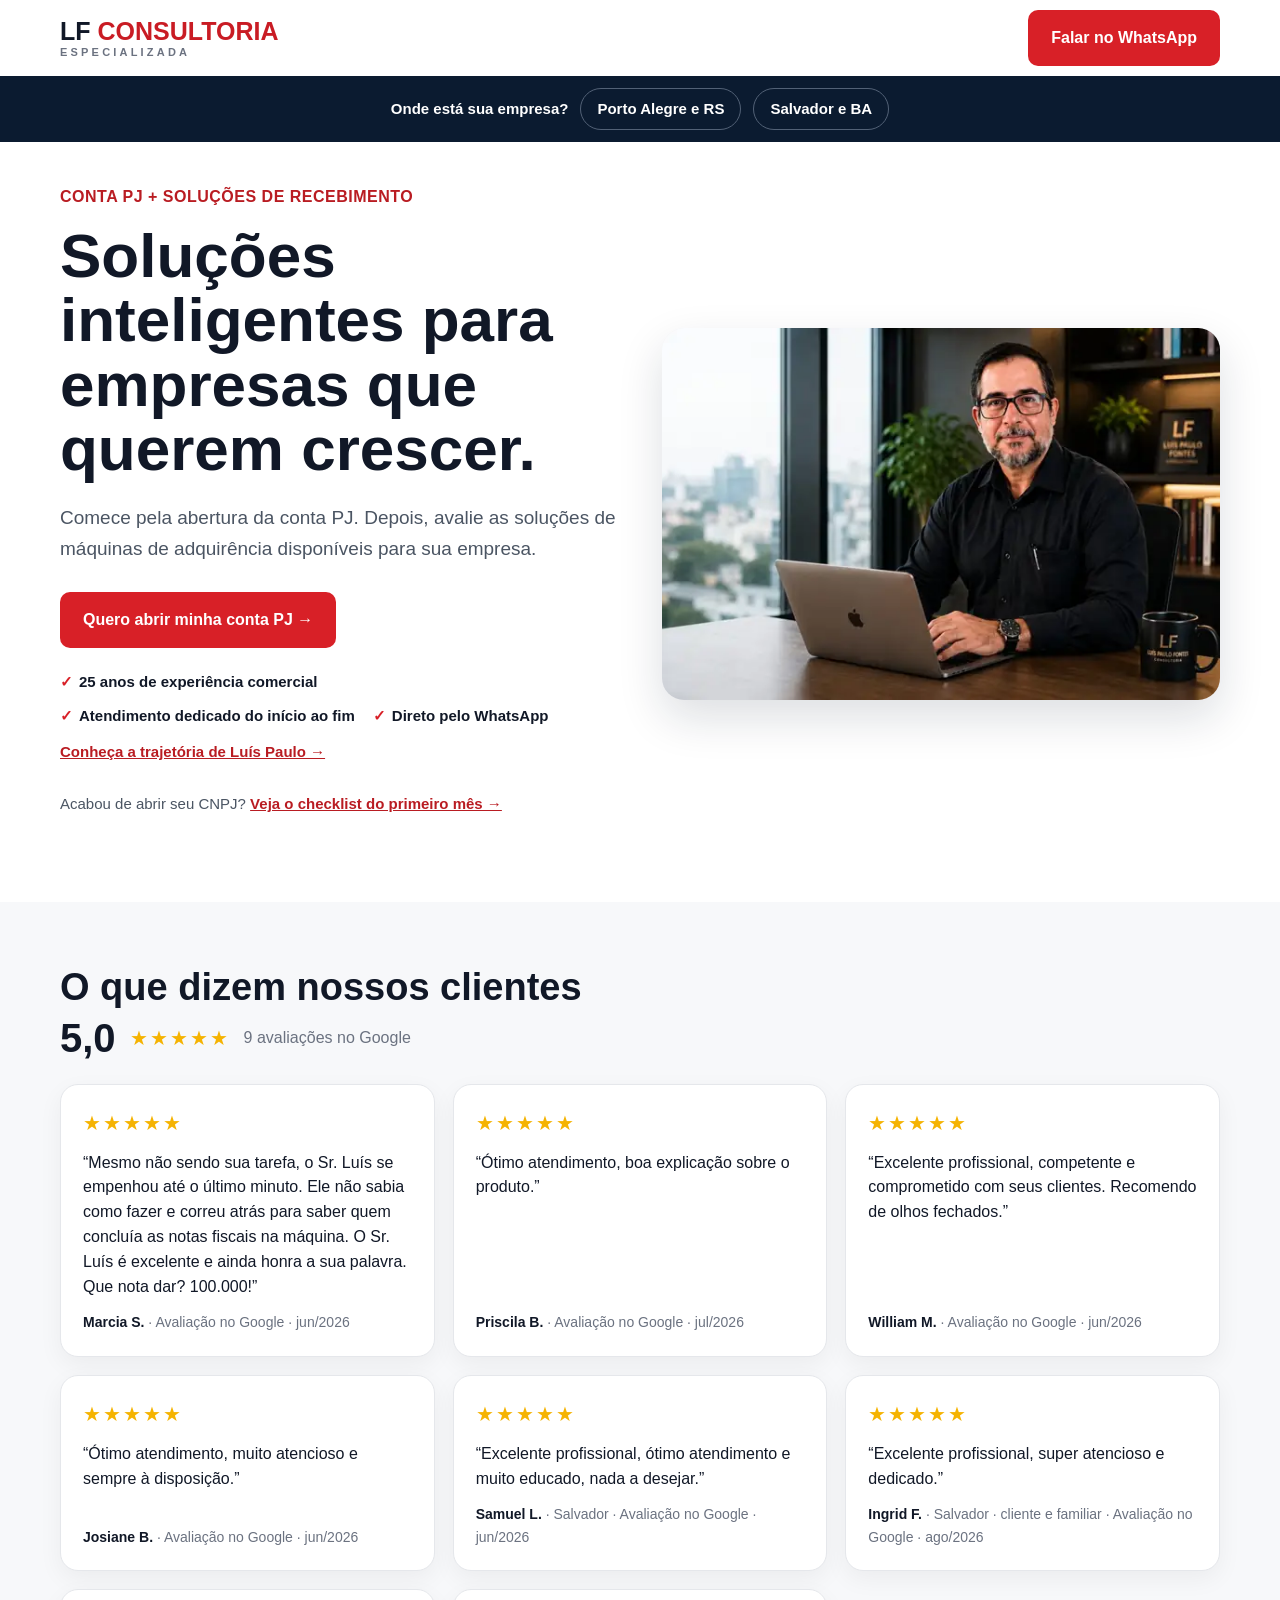
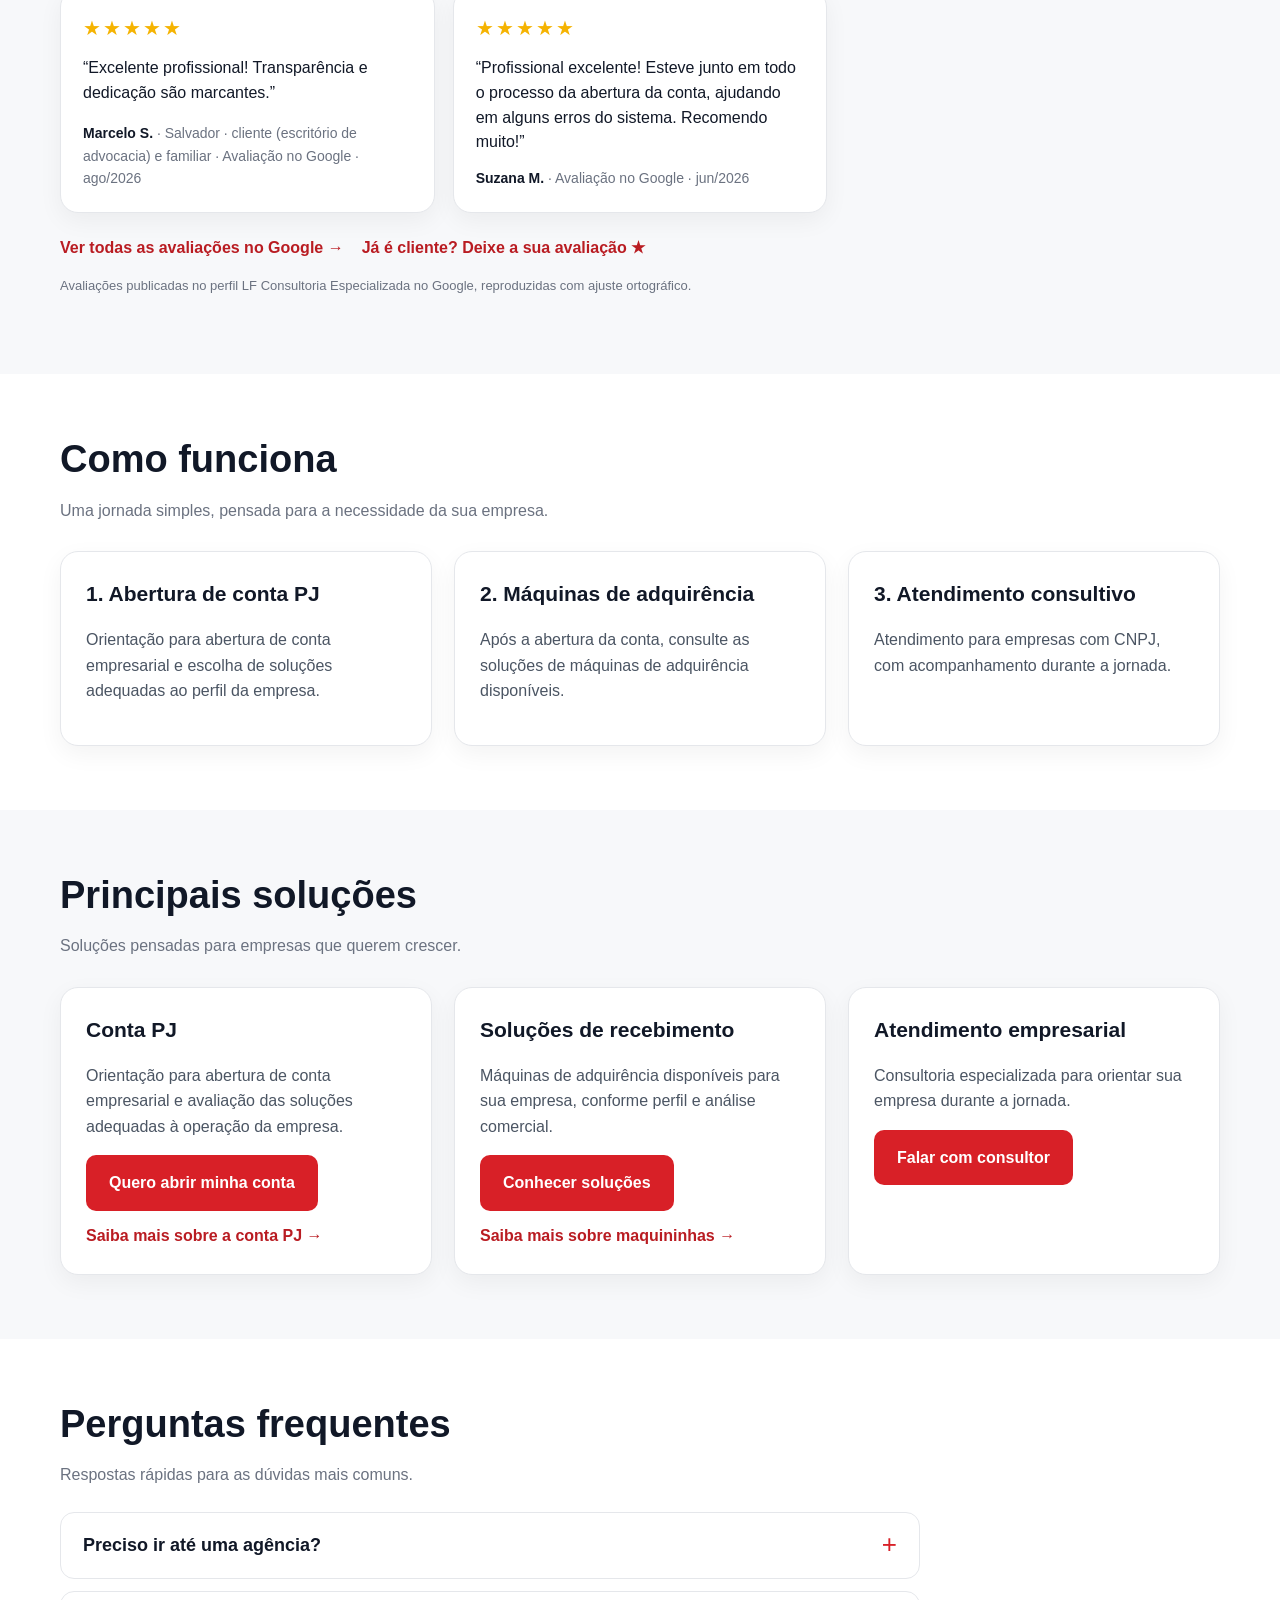
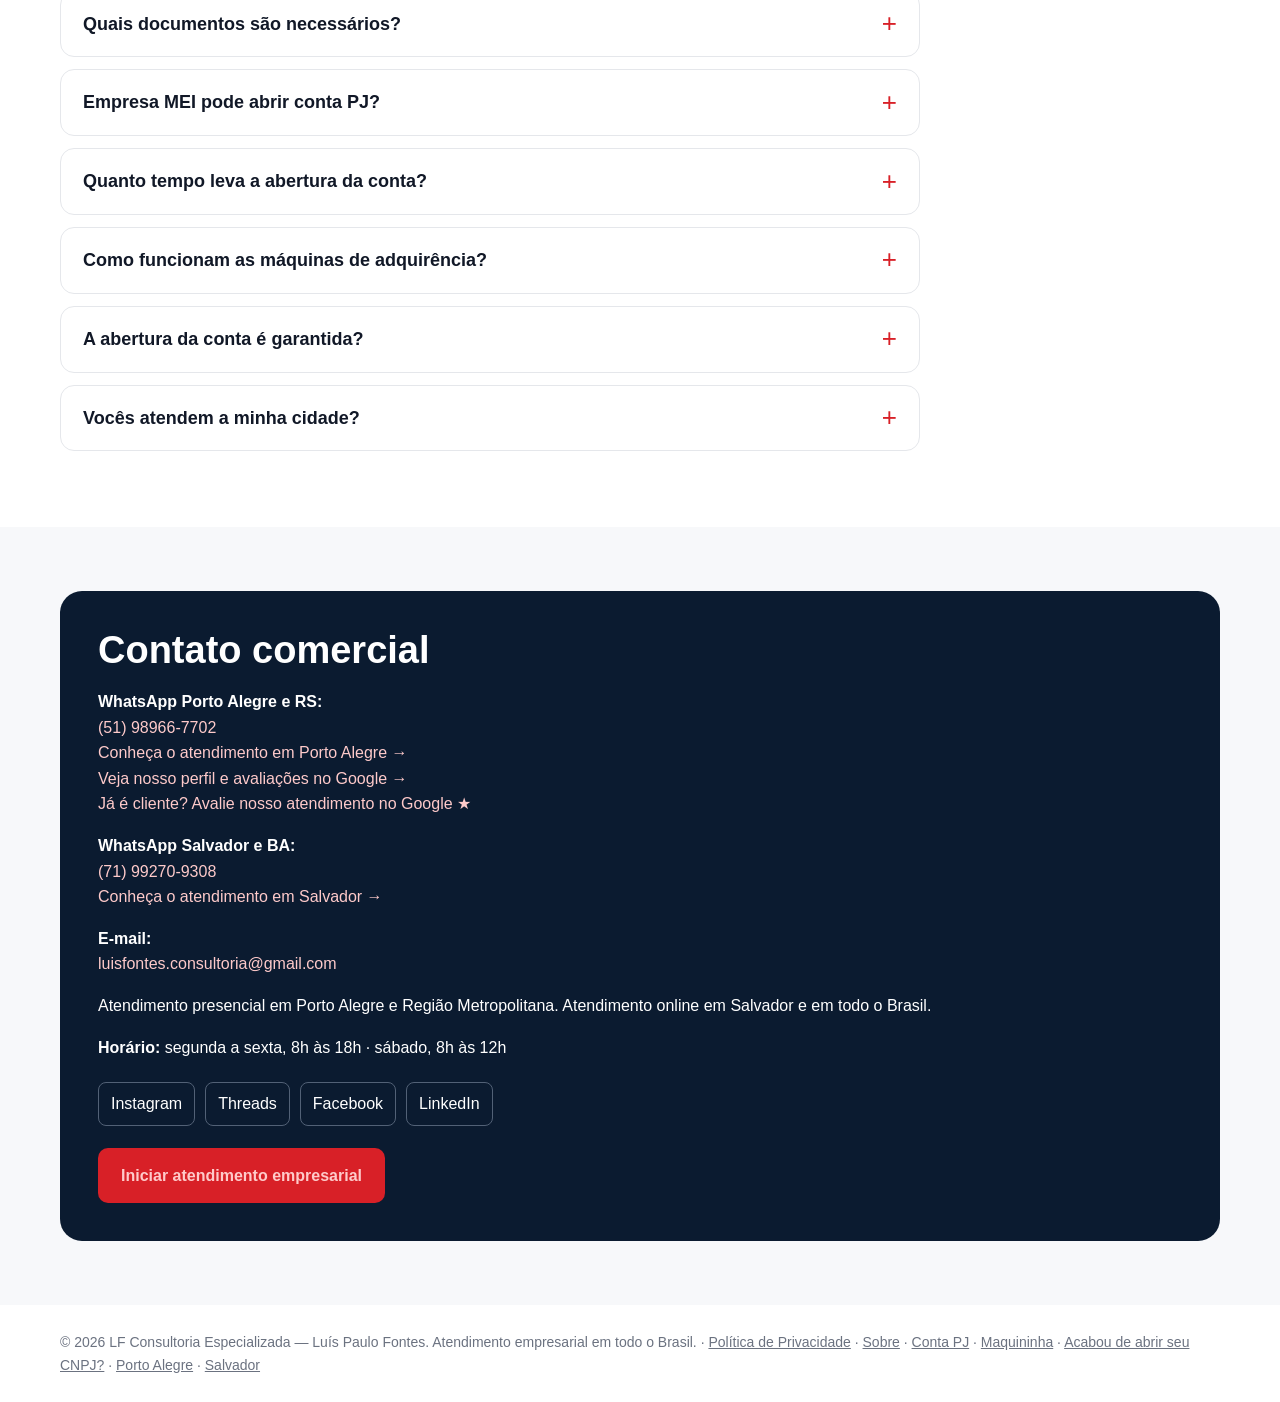
==== commit 83a118bd: "Publica a aba "Sobre Luís Paulo" - Nova página /sobre/ (trajetória, números, formação, recomendação," ====
--- a/index.html
+++ b/index.html
@@ -1 +1 @@
-<!doctype html><html lang="pt-BR"><head><meta charset="utf-8"><meta name="viewport" content="width=device-width,initial-scale=1"><title>LF Consultoria Especializada | Conta PJ e Soluções de Recebimento</title><meta name="description" content="LF Consultoria Especializada — soluções empresariais, conta PJ e soluções de recebimento para empresas."><link rel="canonical" href="https://luisfontesconsultoria-hub.github.io/luisfontes.consultoria.github/"><meta name="theme-color" content="#0b1b30"><link rel="icon" href="data:image/svg+xml,%3Csvg%20xmlns%3D%22http%3A//www.w3.org/2000/svg%22%20viewBox%3D%220%200%2064%2064%22%3E%3Crect%20width%3D%2264%22%20height%3D%2264%22%20rx%3D%2212%22%20fill%3D%22%230b1b30%22/%3E%3Ctext%20x%3D%2232%22%20y%3D%2243%22%20font-family%3D%22Arial%2CHelvetica%2Csans-serif%22%20font-size%3D%2230%22%20font-weight%3D%22900%22%20text-anchor%3D%22middle%22%20fill%3D%22%23fff%22%3EL%3Ctspan%20fill%3D%22%23d82027%22%3EF%3C/tspan%3E%3C/text%3E%3C/svg%3E"><meta property="og:type" content="website"><meta property="og:locale" content="pt_BR"><meta property="og:site_name" content="LF Consultoria Especializada"><meta property="og:url" content="https://luisfontesconsultoria-hub.github.io/luisfontes.consultoria.github/"><meta property="og:title" content="LF Consultoria Especializada | Conta PJ e Soluções de Recebimento"><meta property="og:description" content="Abertura de conta PJ e soluções de recebimento para empresas. Atendimento em Porto Alegre, Salvador e online em todo o Brasil."><meta property="og:image" content="https://luisfontesconsultoria-hub.github.io/luisfontes.consultoria.github/og-image.jpg"><meta property="og:image:width" content="600"><meta property="og:image:height" content="400"><meta name="twitter:card" content="summary_large_image"><script type="application/ld+json">{"@context":"https://schema.org","@type":"FinancialService","@id":"https://luisfontesconsultoria-hub.github.io/luisfontes.consultoria.github/#empresa","name":"LF Consultoria Especializada","alternateName":["LF Consultoria","Luís Paulo Fontes Consultoria Especializada"],"description":"Orientação para abertura de conta PJ e soluções de recebimento para empresas.","url":"https://luisfontesconsultoria-hub.github.io/luisfontes.consultoria.github/","image":"https://luisfontesconsultoria-hub.github.io/luisfontes.consultoria.github/og-image.jpg","email":"luisfontes.consultoria@gmail.com","telephone":"+55-51-98966-7702","founder":{"@type":"Person","name":"Luís Paulo Fontes"},"areaServed":[{"@type":"City","name":"Porto Alegre"},{"@type":"AdministrativeArea","name":"Região Metropolitana de Porto Alegre"},{"@type":"City","name":"Salvador"},{"@type":"Country","name":"Brasil"}],"contactPoint":[{"@type":"ContactPoint","contactType":"sales","telephone":"+55-51-98966-7702","areaServed":"BR-RS","availableLanguage":"pt-BR"},{"@type":"ContactPoint","contactType":"sales","telephone":"+55-71-99270-9308","areaServed":"BR-BA","availableLanguage":"pt-BR"}],"openingHoursSpecification":[{"@type":"OpeningHoursSpecification","dayOfWeek":["Monday","Tuesday","Wednesday","Thursday","Friday"],"opens":"08:00","closes":"18:00"},{"@type":"OpeningHoursSpecification","dayOfWeek":"Saturday","opens":"08:00","closes":"12:00"}],"sameAs":["https://share.google/SbMFxW7CFNUa42hHd","https://www.instagram.com/luisfontes.consultoria","https://www.threads.com/@luisfontes.consultoria","https://www.facebook.com/share/1LJSUG6sh6/","https://www.linkedin.com/in/luis-paulo-fontes-da-silva-oliveira-146855129"],"hasMap":"https://share.google/SbMFxW7CFNUa42hHd"}</script><script async src="https://www.googletagmanager.com/gtag/js?id=AW-17752633586"></script><script>window.dataLayer=window.dataLayer||[];function gtag(){dataLayer.push(arguments)}gtag('js',new Date());gtag('config','AW-17752633586');function conv(){gtag('event','conversion',{send_to:'AW-17752633586/MYgbCPb__N4cEPLhjpFC',value:1,currency:'BRL'})}</script><style>*{box-sizing:border-box}body{margin:0;font-family:Arial,Helvetica,sans-serif;color:#111827;line-height:1.6}a{text-decoration:none}.wrap{width:min(1160px,calc(100% - 32px));margin:auto}header{height:76px;display:flex;align-items:center;justify-content:space-between}.brand{font-size:25px;font-weight:900}.brand span{color:#c91c24}.btn{display:inline-block;background:#d82027;color:#fff;font-weight:800;padding:15px 23px;border-radius:10px}.hero{padding:42px 0 58px}.hero-grid{display:grid;grid-template-columns:1fr 1fr;gap:44px;align-items:center}.tag{font-size:16px;font-weight:900;letter-spacing:.5px;color:#b91c22}.hero h1{font-size:clamp(40px,5vw,62px);line-height:1.04;margin:14px 0 22px}.hero p{font-size:19px;color:#4b5563;max-width:570px;margin-bottom:28px}.photo{overflow:hidden;border-radius:22px;background:#f3f4f6;box-shadow:0 18px 45px #0b1b3024}.photo img{display:block;width:100%;height:auto}.section{padding:64px 0}.alt{background:#f7f8fa}h2{font-size:38px;line-height:1.15;margin:0 0 8px}.muted{color:#6b7280}.cards{display:grid;grid-template-columns:repeat(3,1fr);gap:22px;margin-top:28px}.card{background:#fff;border:1px solid #e5e7eb;border-radius:18px;padding:25px;box-shadow:0 8px 24px #0000000d}.card h3{font-size:21px;margin:0 0 10px}.card p{color:#4b5563}.contact{background:#0b1b30;color:#fff;border-radius:22px;padding:38px}.contact h2{color:#fff}.contact a{color:#fecaca}.socials{display:flex;flex-wrap:wrap;gap:10px;margin:22px 0}.socials a{color:#fff;border:1px solid #526176;padding:8px 12px;border-radius:8px}.faq{max-width:860px;margin-top:24px}.faq details{border:1px solid #e5e7eb;border-radius:14px;background:#fff;margin:0 0 12px}.faq summary{cursor:pointer;list-style:none;padding:18px 52px 18px 22px;font-weight:800;font-size:18px;position:relative}.faq summary::-webkit-details-marker{display:none}.faq summary::after{content:"+";position:absolute;right:22px;top:50%;transform:translateY(-50%);font-size:26px;font-weight:400;color:#d82027}.faq details[open] summary::after{content:"−"}.faq summary:focus-visible{outline:3px solid #111827;outline-offset:2px;border-radius:14px}.faq details p{margin:0;padding:0 22px 20px;color:#4b5563}.cities{background:#0b1b30;color:#fff}.cities .wrap{display:flex;align-items:center;justify-content:center;gap:12px;flex-wrap:wrap;padding:12px 0}.cities .q{font-weight:800;font-size:15px}.cities a{display:inline-block;color:#fff;border:1px solid #526176;border-radius:999px;padding:8px 16px;font-weight:800;font-size:15px}.cities a:hover{border-color:#fff}.cities a.on{background:#d82027;border-color:#d82027}.cities a:focus-visible{outline:3px solid #fff;outline-offset:2px}@media(max-width:800px){.cities .wrap{gap:8px;padding:10px 0}.cities .q{width:100%;text-align:center;font-size:14px}.cities a{font-size:14px;padding:8px 14px}}.footer{padding:26px 0;color:#6b7280;font-size:14px}.footer a{color:#6b7280;text-decoration:underline}.wa-float{display:none}@media(max-width:800px){.wrap{width:min(100% - 26px,1160px)}header{height:68px}.brand{font-size:22px}header .btn{display:none}.hero{padding:25px 0 42px}.hero-grid,.cards{grid-template-columns:1fr}.hero h1{font-size:42px}.hero p{font-size:17px}.photo{order:-1}.wa-float{display:block;position:fixed;left:13px;right:13px;bottom:12px;z-index:50;text-align:center;box-shadow:0 10px 28px #0b1b3059;opacity:0;transform:translateY(16px);pointer-events:none;transition:opacity .25s,transform .25s}.wa-float.show{opacity:1;transform:none;pointer-events:auto}body{padding-bottom:78px}.section{padding:48px 0}h2{font-size:32px}}.brand{line-height:1.05}.brand small{display:block;font-size:11px;letter-spacing:3.2px;color:#6b7280;font-weight:800;margin-top:3px}.reviews-head{display:flex;align-items:center;gap:14px;flex-wrap:wrap;margin:8px 0 6px}.score{font-size:40px;font-weight:900;line-height:1}.stars{color:#f5b301;letter-spacing:2px;font-size:20px}.reviews{display:grid;grid-template-columns:repeat(3,1fr);gap:18px;margin-top:26px}.review{background:#fff;border:1px solid #e5e7eb;border-radius:18px;padding:22px;margin:0;display:flex;flex-direction:column;gap:12px;box-shadow:0 8px 24px #0000000d}.review blockquote{margin:0;color:#111827;font-size:16px;line-height:1.55}.review figcaption{margin-top:auto;color:#6b7280;font-size:14px}.review figcaption strong{color:#111827}.rv-links{margin-top:22px;display:flex;gap:18px;flex-wrap:wrap}.rv-links a{color:#b91c22;font-weight:800}@media(max-width:800px){.reviews{grid-template-columns:1fr}.score{font-size:34px}}.dif{list-style:none;padding:0;margin:22px 0 0;display:flex;flex-wrap:wrap;gap:10px 18px}.dif li{font-weight:700;font-size:15px;color:#111827}.dif li::before{content:"✓";color:#d82027;font-weight:900;margin-right:6px}</style></head><body><header class="wrap"><div class="brand">LF <span>CONSULTORIA</span><small>ESPECIALIZADA</small></div><a class="btn" href="https://wa.me/5551989667702?text=Ol%C3%A1%2C%20Lu%C3%ADs%20Paulo.%20Sou%20respons%C3%A1vel%20por%20uma%20empresa%20e%20vim%20pelo%20site." target="_blank" rel="noopener" onclick="conv()">Falar no WhatsApp</a></header><nav class="cities" aria-label="Escolha sua cidade"><div class="wrap"><span class="q">Onde está sua empresa?</span><a href="./porto-alegre/">Porto Alegre e RS</a><a href="./salvador/">Salvador e BA</a></div></nav><main><section class="hero"><div class="wrap hero-grid"><div><div class="tag">CONTA PJ + SOLUÇÕES DE RECEBIMENTO</div><h1>Soluções inteligentes para empresas que querem crescer.</h1><p>Comece pela abertura da conta PJ. Depois, avalie as soluções de máquinas de adquirência disponíveis para sua empresa.</p><a class="btn" href="https://wa.me/5551989667702?text=Ol%C3%A1%2C%20Lu%C3%ADs%20Paulo.%20Sou%20respons%C3%A1vel%20por%20uma%20empresa%20e%20quero%20conhecer%20a%20solu%C3%A7%C3%A3o%20de%20conta%20PJ." target="_blank" rel="noopener" onclick="conv()">Quero abrir minha conta PJ →</a><ul class="dif"><li>25 anos de experiência comercial</li><li>Atendimento dedicado do início ao fim</li><li>Direto pelo WhatsApp</li></ul><p class="alt2" style="margin-top:14px;font-size:15px">Acabou de abrir seu CNPJ? <a href="./cnpj-novo/" style="color:#b91c22;font-weight:800;text-decoration:underline">Veja o checklist do primeiro mês →</a></p></div><div class="photo"><img src="[data-uri]" alt="Luís Paulo Fontes em atendimento empresarial" fetchpriority="high"></div></div></section><section class="section alt" id="avaliacoes"><div class="wrap"><h2>O que dizem nossos clientes</h2><div class="reviews-head"><span class="score">5,0</span><span class="stars" aria-label="Nota 5 de 5">★★★★★</span><span class="muted">9 avaliações no Google</span></div><div class="reviews"><figure class="review"><div class="stars" aria-label="5 de 5 estrelas">★★★★★</div><blockquote>“Mesmo não sendo sua tarefa, o Sr. Luís se empenhou até o último minuto. Ele não sabia como fazer e correu atrás para saber quem concluía as notas fiscais na máquina. O Sr. Luís é excelente e ainda honra a sua palavra. Que nota dar? 100.000!”</blockquote><figcaption><strong>Marcia S.</strong> · Avaliação no Google · jun/2026</figcaption></figure><figure class="review"><div class="stars" aria-label="5 de 5 estrelas">★★★★★</div><blockquote>“Ótimo atendimento, boa explicação sobre o produto.”</blockquote><figcaption><strong>Priscila B.</strong> · Avaliação no Google · jul/2026</figcaption></figure><figure class="review"><div class="stars" aria-label="5 de 5 estrelas">★★★★★</div><blockquote>“Excelente profissional, competente e comprometido com seus clientes. Recomendo de olhos fechados.”</blockquote><figcaption><strong>William M.</strong> · Avaliação no Google · jun/2026</figcaption></figure><figure class="review"><div class="stars" aria-label="5 de 5 estrelas">★★★★★</div><blockquote>“Ótimo atendimento, muito atencioso e sempre à disposição.”</blockquote><figcaption><strong>Josiane B.</strong> · Avaliação no Google · jun/2026</figcaption></figure><figure class="review"><div class="stars" aria-label="5 de 5 estrelas">★★★★★</div><blockquote>“Excelente profissional, ótimo atendimento e muito educado, nada a desejar.”</blockquote><figcaption><strong>Samuel L.</strong> · Salvador · Avaliação no Google · jun/2026</figcaption></figure><figure class="review"><div class="stars" aria-label="5 de 5 estrelas">★★★★★</div><blockquote>“Excelente profissional, super atencioso e dedicado.”</blockquote><figcaption><strong>Ingrid F.</strong> · Salvador · cliente e familiar · Avaliação no Google · ago/2026</figcaption></figure><figure class="review"><div class="stars" aria-label="5 de 5 estrelas">★★★★★</div><blockquote>“Excelente profissional! Transparência e dedicação são marcantes.”</blockquote><figcaption><strong>Marcelo S.</strong> · Salvador · cliente (escritório de advocacia) e familiar · Avaliação no Google · ago/2026</figcaption></figure><figure class="review"><div class="stars" aria-label="5 de 5 estrelas">★★★★★</div><blockquote>“Profissional excelente! Esteve junto em todo o processo da abertura da conta, ajudando em alguns erros do sistema. Recomendo muito!”</blockquote><figcaption><strong>Suzana M.</strong> · Avaliação no Google · jun/2026</figcaption></figure></div><p class="rv-links"><a href="https://share.google/SbMFxW7CFNUa42hHd" target="_blank" rel="noopener">Ver todas as avaliações no Google →</a><a href="https://g.page/r/CeIYzFSqn0NKEBM/review" target="_blank" rel="noopener">Já é cliente? Deixe a sua avaliação ★</a></p><p class="muted" style="font-size:13px;margin-top:6px">Avaliações publicadas no perfil LF Consultoria Especializada no Google, reproduzidas com ajuste ortográfico.</p></div></section><section class="section"><div class="wrap"><h2>Como funciona</h2><p class="muted">Uma jornada simples, pensada para a necessidade da sua empresa.</p><div class="cards"><article class="card"><h3>1. Abertura de conta PJ</h3><p>Orientação para abertura de conta empresarial e escolha de soluções adequadas ao perfil da empresa.</p></article><article class="card"><h3>2. Máquinas de adquirência</h3><p>Após a abertura da conta, consulte as soluções de máquinas de adquirência disponíveis.</p></article><article class="card"><h3>3. Atendimento consultivo</h3><p>Atendimento para empresas com CNPJ, com acompanhamento durante a jornada.</p></article></div></div></section><section class="section alt"><div class="wrap"><h2>Principais soluções</h2><p class="muted">Soluções pensadas para empresas que querem crescer.</p><div class="cards"><article class="card"><h3>Conta PJ</h3><p>Orientação para abertura de conta empresarial e avaliação das soluções adequadas à operação da empresa.</p><a class="btn" href="https://wa.me/5551989667702?text=Ol%C3%A1%2C%20Lu%C3%ADs%20Paulo.%20Quero%20abrir%20minha%20conta%20PJ." target="_blank" rel="noopener" onclick="conv()">Quero abrir minha conta</a><p style="margin:12px 0 0"><a href="./conta-pj/" style="color:#b91c22;font-weight:800">Saiba mais sobre a conta PJ →</a></p></article><article class="card"><h3>Soluções de recebimento</h3><p>Máquinas de adquirência disponíveis para sua empresa, conforme perfil e análise comercial.</p><a class="btn" href="https://wa.me/5551989667702?text=Ol%C3%A1%2C%20Lu%C3%ADs%20Paulo.%20Quero%20conhecer%20as%20solu%C3%A7%C3%B5es%20de%20recebimento." target="_blank" rel="noopener" onclick="conv()">Conhecer soluções</a><p style="margin:12px 0 0"><a href="./maquininha/" style="color:#b91c22;font-weight:800">Saiba mais sobre maquininhas →</a></p></article><article class="card"><h3>Atendimento empresarial</h3><p>Consultoria especializada para orientar sua empresa durante a jornada.</p><a class="btn" href="https://wa.me/5551989667702?text=Ol%C3%A1%2C%20Lu%C3%ADs%20Paulo.%20Quero%20falar%20sobre%20minha%20empresa." target="_blank" rel="noopener" onclick="conv()">Falar com consultor</a></article></div></div></section><section class="section" id="perguntas"><div class="wrap"><h2>Perguntas frequentes</h2><p class="muted">Respostas rápidas para as dúvidas mais comuns.</p><div class="faq"><details><summary>Preciso ir até uma agência?</summary><p>O atendimento começa pelo WhatsApp e boa parte da jornada pode ser feita a distância. Se alguma etapa exigir atendimento presencial, você é avisado com antecedência.</p></details><details><summary>Quais documentos são necessários?</summary><p>Depende do tipo de empresa (MEI, ME, LTDA, entre outros). No primeiro contato, você recebe a lista exata de documentos para o seu caso.</p></details><details><summary>Empresa MEI pode abrir conta PJ?</summary><p>Sim. Empresas MEI também podem solicitar a abertura de conta PJ. A aprovação depende da análise da instituição financeira.</p></details><details><summary>Quanto tempo leva a abertura da conta?</summary><p>O prazo varia conforme a documentação e a análise da instituição financeira. Você acompanha cada etapa com o seu consultor.</p></details><details><summary>Como funcionam as máquinas de adquirência?</summary><p>As soluções de recebimento são apresentadas após a abertura da conta PJ, conforme o perfil da empresa e a análise comercial.</p></details><details><summary>A abertura da conta é garantida?</summary><p>Não. A abertura de conta e a contratação de soluções dependem da análise e das políticas da instituição financeira. Nosso papel é orientar e acompanhar todo o processo.</p></details><details><summary>Vocês atendem a minha cidade?</summary><p>Atendimento presencial em Porto Alegre e Região Metropolitana. Em Salvador e no restante do Brasil, o atendimento é online.</p></details></div></div></section><section class="section alt"><div class="wrap"><div class="contact"><h2>Contato comercial</h2><p><strong>WhatsApp Porto Alegre e RS:</strong><br><a href="https://wa.me/5551989667702" target="_blank" rel="noopener" onclick="conv()">(51) 98966-7702</a><br><a href="./porto-alegre/">Conheça o atendimento em Porto Alegre →</a><br><a href="https://share.google/SbMFxW7CFNUa42hHd" target="_blank" rel="noopener">Veja nosso perfil e avaliações no Google →</a><br><a href="https://g.page/r/CeIYzFSqn0NKEBM/review" target="_blank" rel="noopener">Já é cliente? Avalie nosso atendimento no Google ★</a></p><p><strong>WhatsApp Salvador e BA:</strong><br><a href="https://wa.me/5571992709308?text=Ol%C3%A1%2C%20Lu%C3%ADs%20Paulo.%20Sou%20de%20Salvador%20e%20quero%20falar%20sobre%20minha%20empresa." target="_blank" rel="noopener" onclick="conv()">(71) 99270-9308</a><br><a href="./salvador/">Conheça o atendimento em Salvador →</a></p><p><strong>E-mail:</strong><br><a href="mailto:luisfontes.consultoria@gmail.com">luisfontes.consultoria@gmail.com</a></p><p>Atendimento presencial em Porto Alegre e Região Metropolitana. Atendimento online em Salvador e em todo o Brasil.</p><p><strong>Horário:</strong> segunda a sexta, 8h às 18h · sábado, 8h às 12h</p><div class="socials"><a href="https://www.instagram.com/luisfontes.consultoria" target="_blank" rel="noopener">Instagram</a><a href="https://www.threads.com/@luisfontes.consultoria" target="_blank" rel="noopener">Threads</a><a href="https://www.facebook.com/share/1LJSUG6sh6/" target="_blank" rel="noopener">Facebook</a><a href="https://www.linkedin.com/in/luis-paulo-fontes-da-silva-oliveira-146855129" target="_blank" rel="noopener">LinkedIn</a></div><a class="btn" href="https://wa.me/5551989667702?text=Ol%C3%A1%2C%20Lu%C3%ADs%20Paulo.%20Quero%20iniciar%20meu%20atendimento%20empresarial." target="_blank" rel="noopener" onclick="conv()">Iniciar atendimento empresarial</a></div></div></section></main><footer class="wrap footer">© 2026 LF Consultoria Especializada — Luís Paulo Fontes. Atendimento empresarial em todo o Brasil. · <a href="./privacidade.html">Política de Privacidade</a> · <a href="./conta-pj/">Conta PJ</a> · <a href="./maquininha/">Maquininha</a> · <a href="./cnpj-novo/">Acabou de abrir seu CNPJ?</a> · <a href="./porto-alegre/">Porto Alegre</a> · <a href="./salvador/">Salvador</a></footer><a class="btn wa-float" href="https://wa.me/5551989667702?text=Ol%C3%A1%2C%20Lu%C3%ADs%20Paulo.%20Sou%20respons%C3%A1vel%20por%20uma%20empresa%20e%20vim%20pelo%20site." target="_blank" rel="noopener" onclick="conv()">Falar no WhatsApp</a><script>(function(){var f=document.querySelector(".wa-float");if(!f)return;function u(){f.classList.toggle("show",window.scrollY>520)}window.addEventListener("scroll",u,{passive:true});u()})();</script><script src="./sdr-bridge.js" defer></script></body></html>+<!doctype html><html lang="pt-BR"><head><meta charset="utf-8"><meta name="viewport" content="width=device-width,initial-scale=1"><title>LF Consultoria Especializada | Conta PJ e Soluções de Recebimento</title><meta name="description" content="LF Consultoria Especializada — soluções empresariais, conta PJ e soluções de recebimento para empresas."><link rel="canonical" href="https://luisfontesconsultoria-hub.github.io/luisfontes.consultoria.github/"><meta name="theme-color" content="#0b1b30"><link rel="icon" href="data:image/svg+xml,%3Csvg%20xmlns%3D%22http%3A//www.w3.org/2000/svg%22%20viewBox%3D%220%200%2064%2064%22%3E%3Crect%20width%3D%2264%22%20height%3D%2264%22%20rx%3D%2212%22%20fill%3D%22%230b1b30%22/%3E%3Ctext%20x%3D%2232%22%20y%3D%2243%22%20font-family%3D%22Arial%2CHelvetica%2Csans-serif%22%20font-size%3D%2230%22%20font-weight%3D%22900%22%20text-anchor%3D%22middle%22%20fill%3D%22%23fff%22%3EL%3Ctspan%20fill%3D%22%23d82027%22%3EF%3C/tspan%3E%3C/text%3E%3C/svg%3E"><meta property="og:type" content="website"><meta property="og:locale" content="pt_BR"><meta property="og:site_name" content="LF Consultoria Especializada"><meta property="og:url" content="https://luisfontesconsultoria-hub.github.io/luisfontes.consultoria.github/"><meta property="og:title" content="LF Consultoria Especializada | Conta PJ e Soluções de Recebimento"><meta property="og:description" content="Abertura de conta PJ e soluções de recebimento para empresas. Atendimento em Porto Alegre, Salvador e online em todo o Brasil."><meta property="og:image" content="https://luisfontesconsultoria-hub.github.io/luisfontes.consultoria.github/og-image.jpg"><meta property="og:image:width" content="600"><meta property="og:image:height" content="400"><meta name="twitter:card" content="summary_large_image"><script type="application/ld+json">{"@context":"https://schema.org","@type":"FinancialService","@id":"https://luisfontesconsultoria-hub.github.io/luisfontes.consultoria.github/#empresa","name":"LF Consultoria Especializada","alternateName":["LF Consultoria","Luís Paulo Fontes Consultoria Especializada"],"description":"Orientação para abertura de conta PJ e soluções de recebimento para empresas.","url":"https://luisfontesconsultoria-hub.github.io/luisfontes.consultoria.github/","image":"https://luisfontesconsultoria-hub.github.io/luisfontes.consultoria.github/og-image.jpg","email":"luisfontes.consultoria@gmail.com","telephone":"+55-51-98966-7702","founder":{"@type":"Person","name":"Luís Paulo Fontes"},"areaServed":[{"@type":"City","name":"Porto Alegre"},{"@type":"AdministrativeArea","name":"Região Metropolitana de Porto Alegre"},{"@type":"City","name":"Salvador"},{"@type":"Country","name":"Brasil"}],"contactPoint":[{"@type":"ContactPoint","contactType":"sales","telephone":"+55-51-98966-7702","areaServed":"BR-RS","availableLanguage":"pt-BR"},{"@type":"ContactPoint","contactType":"sales","telephone":"+55-71-99270-9308","areaServed":"BR-BA","availableLanguage":"pt-BR"}],"openingHoursSpecification":[{"@type":"OpeningHoursSpecification","dayOfWeek":["Monday","Tuesday","Wednesday","Thursday","Friday"],"opens":"08:00","closes":"18:00"},{"@type":"OpeningHoursSpecification","dayOfWeek":"Saturday","opens":"08:00","closes":"12:00"}],"sameAs":["https://share.google/SbMFxW7CFNUa42hHd","https://www.instagram.com/luisfontes.consultoria","https://www.threads.com/@luisfontes.consultoria","https://www.facebook.com/share/1LJSUG6sh6/","https://www.linkedin.com/in/luis-paulo-fontes-da-silva-oliveira-146855129"],"hasMap":"https://share.google/SbMFxW7CFNUa42hHd"}</script><script async src="https://www.googletagmanager.com/gtag/js?id=AW-17752633586"></script><script>window.dataLayer=window.dataLayer||[];function gtag(){dataLayer.push(arguments)}gtag('js',new Date());gtag('config','AW-17752633586');function conv(){gtag('event','conversion',{send_to:'AW-17752633586/MYgbCPb__N4cEPLhjpFC',value:1,currency:'BRL'})}</script><style>*{box-sizing:border-box}body{margin:0;font-family:Arial,Helvetica,sans-serif;color:#111827;line-height:1.6}a{text-decoration:none}.wrap{width:min(1160px,calc(100% - 32px));margin:auto}header{height:76px;display:flex;align-items:center;justify-content:space-between}.brand{font-size:25px;font-weight:900}.brand span{color:#c91c24}.btn{display:inline-block;background:#d82027;color:#fff;font-weight:800;padding:15px 23px;border-radius:10px}.hero{padding:42px 0 58px}.hero-grid{display:grid;grid-template-columns:1fr 1fr;gap:44px;align-items:center}.tag{font-size:16px;font-weight:900;letter-spacing:.5px;color:#b91c22}.hero h1{font-size:clamp(40px,5vw,62px);line-height:1.04;margin:14px 0 22px}.hero p{font-size:19px;color:#4b5563;max-width:570px;margin-bottom:28px}.photo{overflow:hidden;border-radius:22px;background:#f3f4f6;box-shadow:0 18px 45px #0b1b3024}.photo img{display:block;width:100%;height:auto}.section{padding:64px 0}.alt{background:#f7f8fa}h2{font-size:38px;line-height:1.15;margin:0 0 8px}.muted{color:#6b7280}.cards{display:grid;grid-template-columns:repeat(3,1fr);gap:22px;margin-top:28px}.card{background:#fff;border:1px solid #e5e7eb;border-radius:18px;padding:25px;box-shadow:0 8px 24px #0000000d}.card h3{font-size:21px;margin:0 0 10px}.card p{color:#4b5563}.contact{background:#0b1b30;color:#fff;border-radius:22px;padding:38px}.contact h2{color:#fff}.contact a{color:#fecaca}.socials{display:flex;flex-wrap:wrap;gap:10px;margin:22px 0}.socials a{color:#fff;border:1px solid #526176;padding:8px 12px;border-radius:8px}.faq{max-width:860px;margin-top:24px}.faq details{border:1px solid #e5e7eb;border-radius:14px;background:#fff;margin:0 0 12px}.faq summary{cursor:pointer;list-style:none;padding:18px 52px 18px 22px;font-weight:800;font-size:18px;position:relative}.faq summary::-webkit-details-marker{display:none}.faq summary::after{content:"+";position:absolute;right:22px;top:50%;transform:translateY(-50%);font-size:26px;font-weight:400;color:#d82027}.faq details[open] summary::after{content:"−"}.faq summary:focus-visible{outline:3px solid #111827;outline-offset:2px;border-radius:14px}.faq details p{margin:0;padding:0 22px 20px;color:#4b5563}.cities{background:#0b1b30;color:#fff}.cities .wrap{display:flex;align-items:center;justify-content:center;gap:12px;flex-wrap:wrap;padding:12px 0}.cities .q{font-weight:800;font-size:15px}.cities a{display:inline-block;color:#fff;border:1px solid #526176;border-radius:999px;padding:8px 16px;font-weight:800;font-size:15px}.cities a:hover{border-color:#fff}.cities a.on{background:#d82027;border-color:#d82027}.cities a:focus-visible{outline:3px solid #fff;outline-offset:2px}@media(max-width:800px){.cities .wrap{gap:8px;padding:10px 0}.cities .q{width:100%;text-align:center;font-size:14px}.cities a{font-size:14px;padding:8px 14px}}.footer{padding:26px 0;color:#6b7280;font-size:14px}.footer a{color:#6b7280;text-decoration:underline}.wa-float{display:none}@media(max-width:800px){.wrap{width:min(100% - 26px,1160px)}header{height:68px}.brand{font-size:22px}header .btn{display:none}.hero{padding:25px 0 42px}.hero-grid,.cards{grid-template-columns:1fr}.hero h1{font-size:42px}.hero p{font-size:17px}.photo{order:-1}.wa-float{display:block;position:fixed;left:13px;right:13px;bottom:12px;z-index:50;text-align:center;box-shadow:0 10px 28px #0b1b3059;opacity:0;transform:translateY(16px);pointer-events:none;transition:opacity .25s,transform .25s}.wa-float.show{opacity:1;transform:none;pointer-events:auto}body{padding-bottom:78px}.section{padding:48px 0}h2{font-size:32px}}.brand{line-height:1.05}.brand small{display:block;font-size:11px;letter-spacing:3.2px;color:#6b7280;font-weight:800;margin-top:3px}.reviews-head{display:flex;align-items:center;gap:14px;flex-wrap:wrap;margin:8px 0 6px}.score{font-size:40px;font-weight:900;line-height:1}.stars{color:#f5b301;letter-spacing:2px;font-size:20px}.reviews{display:grid;grid-template-columns:repeat(3,1fr);gap:18px;margin-top:26px}.review{background:#fff;border:1px solid #e5e7eb;border-radius:18px;padding:22px;margin:0;display:flex;flex-direction:column;gap:12px;box-shadow:0 8px 24px #0000000d}.review blockquote{margin:0;color:#111827;font-size:16px;line-height:1.55}.review figcaption{margin-top:auto;color:#6b7280;font-size:14px}.review figcaption strong{color:#111827}.rv-links{margin-top:22px;display:flex;gap:18px;flex-wrap:wrap}.rv-links a{color:#b91c22;font-weight:800}@media(max-width:800px){.reviews{grid-template-columns:1fr}.score{font-size:34px}}.dif{list-style:none;padding:0;margin:22px 0 0;display:flex;flex-wrap:wrap;gap:10px 18px}.dif li{font-weight:700;font-size:15px;color:#111827}.dif li::before{content:"✓";color:#d82027;font-weight:900;margin-right:6px}</style></head><body><header class="wrap"><div class="brand">LF <span>CONSULTORIA</span><small>ESPECIALIZADA</small></div><a class="btn" href="https://wa.me/5551989667702?text=Ol%C3%A1%2C%20Lu%C3%ADs%20Paulo.%20Sou%20respons%C3%A1vel%20por%20uma%20empresa%20e%20vim%20pelo%20site." target="_blank" rel="noopener" onclick="conv()">Falar no WhatsApp</a></header><nav class="cities" aria-label="Escolha sua cidade"><div class="wrap"><span class="q">Onde está sua empresa?</span><a href="./porto-alegre/">Porto Alegre e RS</a><a href="./salvador/">Salvador e BA</a></div></nav><main><section class="hero"><div class="wrap hero-grid"><div><div class="tag">CONTA PJ + SOLUÇÕES DE RECEBIMENTO</div><h1>Soluções inteligentes para empresas que querem crescer.</h1><p>Comece pela abertura da conta PJ. Depois, avalie as soluções de máquinas de adquirência disponíveis para sua empresa.</p><a class="btn" href="https://wa.me/5551989667702?text=Ol%C3%A1%2C%20Lu%C3%ADs%20Paulo.%20Sou%20respons%C3%A1vel%20por%20uma%20empresa%20e%20quero%20conhecer%20a%20solu%C3%A7%C3%A3o%20de%20conta%20PJ." target="_blank" rel="noopener" onclick="conv()">Quero abrir minha conta PJ →</a><ul class="dif"><li>25 anos de experiência comercial</li><li>Atendimento dedicado do início ao fim</li><li>Direto pelo WhatsApp</li></ul><p class="alt2" style="margin-top:12px;font-size:15px"><a href="./sobre/" style="color:#b91c22;font-weight:800;text-decoration:underline">Conheça a trajetória de Luís Paulo →</a></p><p class="alt2" style="margin-top:14px;font-size:15px">Acabou de abrir seu CNPJ? <a href="./cnpj-novo/" style="color:#b91c22;font-weight:800;text-decoration:underline">Veja o checklist do primeiro mês →</a></p></div><div class="photo"><img src="[data-uri]" alt="Luís Paulo Fontes em atendimento empresarial" fetchpriority="high"></div></div></section><section class="section alt" id="avaliacoes"><div class="wrap"><h2>O que dizem nossos clientes</h2><div class="reviews-head"><span class="score">5,0</span><span class="stars" aria-label="Nota 5 de 5">★★★★★</span><span class="muted">9 avaliações no Google</span></div><div class="reviews"><figure class="review"><div class="stars" aria-label="5 de 5 estrelas">★★★★★</div><blockquote>“Mesmo não sendo sua tarefa, o Sr. Luís se empenhou até o último minuto. Ele não sabia como fazer e correu atrás para saber quem concluía as notas fiscais na máquina. O Sr. Luís é excelente e ainda honra a sua palavra. Que nota dar? 100.000!”</blockquote><figcaption><strong>Marcia S.</strong> · Avaliação no Google · jun/2026</figcaption></figure><figure class="review"><div class="stars" aria-label="5 de 5 estrelas">★★★★★</div><blockquote>“Ótimo atendimento, boa explicação sobre o produto.”</blockquote><figcaption><strong>Priscila B.</strong> · Avaliação no Google · jul/2026</figcaption></figure><figure class="review"><div class="stars" aria-label="5 de 5 estrelas">★★★★★</div><blockquote>“Excelente profissional, competente e comprometido com seus clientes. Recomendo de olhos fechados.”</blockquote><figcaption><strong>William M.</strong> · Avaliação no Google · jun/2026</figcaption></figure><figure class="review"><div class="stars" aria-label="5 de 5 estrelas">★★★★★</div><blockquote>“Ótimo atendimento, muito atencioso e sempre à disposição.”</blockquote><figcaption><strong>Josiane B.</strong> · Avaliação no Google · jun/2026</figcaption></figure><figure class="review"><div class="stars" aria-label="5 de 5 estrelas">★★★★★</div><blockquote>“Excelente profissional, ótimo atendimento e muito educado, nada a desejar.”</blockquote><figcaption><strong>Samuel L.</strong> · Salvador · Avaliação no Google · jun/2026</figcaption></figure><figure class="review"><div class="stars" aria-label="5 de 5 estrelas">★★★★★</div><blockquote>“Excelente profissional, super atencioso e dedicado.”</blockquote><figcaption><strong>Ingrid F.</strong> · Salvador · cliente e familiar · Avaliação no Google · ago/2026</figcaption></figure><figure class="review"><div class="stars" aria-label="5 de 5 estrelas">★★★★★</div><blockquote>“Excelente profissional! Transparência e dedicação são marcantes.”</blockquote><figcaption><strong>Marcelo S.</strong> · Salvador · cliente (escritório de advocacia) e familiar · Avaliação no Google · ago/2026</figcaption></figure><figure class="review"><div class="stars" aria-label="5 de 5 estrelas">★★★★★</div><blockquote>“Profissional excelente! Esteve junto em todo o processo da abertura da conta, ajudando em alguns erros do sistema. Recomendo muito!”</blockquote><figcaption><strong>Suzana M.</strong> · Avaliação no Google · jun/2026</figcaption></figure></div><p class="rv-links"><a href="https://share.google/SbMFxW7CFNUa42hHd" target="_blank" rel="noopener">Ver todas as avaliações no Google →</a><a href="https://g.page/r/CeIYzFSqn0NKEBM/review" target="_blank" rel="noopener">Já é cliente? Deixe a sua avaliação ★</a></p><p class="muted" style="font-size:13px;margin-top:6px">Avaliações publicadas no perfil LF Consultoria Especializada no Google, reproduzidas com ajuste ortográfico.</p></div></section><section class="section"><div class="wrap"><h2>Como funciona</h2><p class="muted">Uma jornada simples, pensada para a necessidade da sua empresa.</p><div class="cards"><article class="card"><h3>1. Abertura de conta PJ</h3><p>Orientação para abertura de conta empresarial e escolha de soluções adequadas ao perfil da empresa.</p></article><article class="card"><h3>2. Máquinas de adquirência</h3><p>Após a abertura da conta, consulte as soluções de máquinas de adquirência disponíveis.</p></article><article class="card"><h3>3. Atendimento consultivo</h3><p>Atendimento para empresas com CNPJ, com acompanhamento durante a jornada.</p></article></div></div></section><section class="section alt"><div class="wrap"><h2>Principais soluções</h2><p class="muted">Soluções pensadas para empresas que querem crescer.</p><div class="cards"><article class="card"><h3>Conta PJ</h3><p>Orientação para abertura de conta empresarial e avaliação das soluções adequadas à operação da empresa.</p><a class="btn" href="https://wa.me/5551989667702?text=Ol%C3%A1%2C%20Lu%C3%ADs%20Paulo.%20Quero%20abrir%20minha%20conta%20PJ." target="_blank" rel="noopener" onclick="conv()">Quero abrir minha conta</a><p style="margin:12px 0 0"><a href="./conta-pj/" style="color:#b91c22;font-weight:800">Saiba mais sobre a conta PJ →</a></p></article><article class="card"><h3>Soluções de recebimento</h3><p>Máquinas de adquirência disponíveis para sua empresa, conforme perfil e análise comercial.</p><a class="btn" href="https://wa.me/5551989667702?text=Ol%C3%A1%2C%20Lu%C3%ADs%20Paulo.%20Quero%20conhecer%20as%20solu%C3%A7%C3%B5es%20de%20recebimento." target="_blank" rel="noopener" onclick="conv()">Conhecer soluções</a><p style="margin:12px 0 0"><a href="./maquininha/" style="color:#b91c22;font-weight:800">Saiba mais sobre maquininhas →</a></p></article><article class="card"><h3>Atendimento empresarial</h3><p>Consultoria especializada para orientar sua empresa durante a jornada.</p><a class="btn" href="https://wa.me/5551989667702?text=Ol%C3%A1%2C%20Lu%C3%ADs%20Paulo.%20Quero%20falar%20sobre%20minha%20empresa." target="_blank" rel="noopener" onclick="conv()">Falar com consultor</a></article></div></div></section><section class="section" id="perguntas"><div class="wrap"><h2>Perguntas frequentes</h2><p class="muted">Respostas rápidas para as dúvidas mais comuns.</p><div class="faq"><details><summary>Preciso ir até uma agência?</summary><p>O atendimento começa pelo WhatsApp e boa parte da jornada pode ser feita a distância. Se alguma etapa exigir atendimento presencial, você é avisado com antecedência.</p></details><details><summary>Quais documentos são necessários?</summary><p>Depende do tipo de empresa (MEI, ME, LTDA, entre outros). No primeiro contato, você recebe a lista exata de documentos para o seu caso.</p></details><details><summary>Empresa MEI pode abrir conta PJ?</summary><p>Sim. Empresas MEI também podem solicitar a abertura de conta PJ. A aprovação depende da análise da instituição financeira.</p></details><details><summary>Quanto tempo leva a abertura da conta?</summary><p>O prazo varia conforme a documentação e a análise da instituição financeira. Você acompanha cada etapa com o seu consultor.</p></details><details><summary>Como funcionam as máquinas de adquirência?</summary><p>As soluções de recebimento são apresentadas após a abertura da conta PJ, conforme o perfil da empresa e a análise comercial.</p></details><details><summary>A abertura da conta é garantida?</summary><p>Não. A abertura de conta e a contratação de soluções dependem da análise e das políticas da instituição financeira. Nosso papel é orientar e acompanhar todo o processo.</p></details><details><summary>Vocês atendem a minha cidade?</summary><p>Atendimento presencial em Porto Alegre e Região Metropolitana. Em Salvador e no restante do Brasil, o atendimento é online.</p></details></div></div></section><section class="section alt"><div class="wrap"><div class="contact"><h2>Contato comercial</h2><p><strong>WhatsApp Porto Alegre e RS:</strong><br><a href="https://wa.me/5551989667702" target="_blank" rel="noopener" onclick="conv()">(51) 98966-7702</a><br><a href="./porto-alegre/">Conheça o atendimento em Porto Alegre →</a><br><a href="https://share.google/SbMFxW7CFNUa42hHd" target="_blank" rel="noopener">Veja nosso perfil e avaliações no Google →</a><br><a href="https://g.page/r/CeIYzFSqn0NKEBM/review" target="_blank" rel="noopener">Já é cliente? Avalie nosso atendimento no Google ★</a></p><p><strong>WhatsApp Salvador e BA:</strong><br><a href="https://wa.me/5571992709308?text=Ol%C3%A1%2C%20Lu%C3%ADs%20Paulo.%20Sou%20de%20Salvador%20e%20quero%20falar%20sobre%20minha%20empresa." target="_blank" rel="noopener" onclick="conv()">(71) 99270-9308</a><br><a href="./salvador/">Conheça o atendimento em Salvador →</a></p><p><strong>E-mail:</strong><br><a href="mailto:luisfontes.consultoria@gmail.com">luisfontes.consultoria@gmail.com</a></p><p>Atendimento presencial em Porto Alegre e Região Metropolitana. Atendimento online em Salvador e em todo o Brasil.</p><p><strong>Horário:</strong> segunda a sexta, 8h às 18h · sábado, 8h às 12h</p><div class="socials"><a href="https://www.instagram.com/luisfontes.consultoria" target="_blank" rel="noopener">Instagram</a><a href="https://www.threads.com/@luisfontes.consultoria" target="_blank" rel="noopener">Threads</a><a href="https://www.facebook.com/share/1LJSUG6sh6/" target="_blank" rel="noopener">Facebook</a><a href="https://www.linkedin.com/in/luis-paulo-fontes-da-silva-oliveira-146855129" target="_blank" rel="noopener">LinkedIn</a></div><a class="btn" href="https://wa.me/5551989667702?text=Ol%C3%A1%2C%20Lu%C3%ADs%20Paulo.%20Quero%20iniciar%20meu%20atendimento%20empresarial." target="_blank" rel="noopener" onclick="conv()">Iniciar atendimento empresarial</a></div></div></section></main><footer class="wrap footer">© 2026 LF Consultoria Especializada — Luís Paulo Fontes. Atendimento empresarial em todo o Brasil. · <a href="./privacidade.html">Política de Privacidade</a> · <a href="./sobre/">Sobre</a> · <a href="./conta-pj/">Conta PJ</a> · <a href="./maquininha/">Maquininha</a> · <a href="./cnpj-novo/">Acabou de abrir seu CNPJ?</a> · <a href="./porto-alegre/">Porto Alegre</a> · <a href="./salvador/">Salvador</a></footer><a class="btn wa-float" href="https://wa.me/5551989667702?text=Ol%C3%A1%2C%20Lu%C3%ADs%20Paulo.%20Sou%20respons%C3%A1vel%20por%20uma%20empresa%20e%20vim%20pelo%20site." target="_blank" rel="noopener" onclick="conv()">Falar no WhatsApp</a><script>(function(){var f=document.querySelector(".wa-float");if(!f)return;function u(){f.classList.toggle("show",window.scrollY>520)}window.addEventListener("scroll",u,{passive:true});u()})();</script><script src="./sdr-bridge.js" defer></script></body></html>
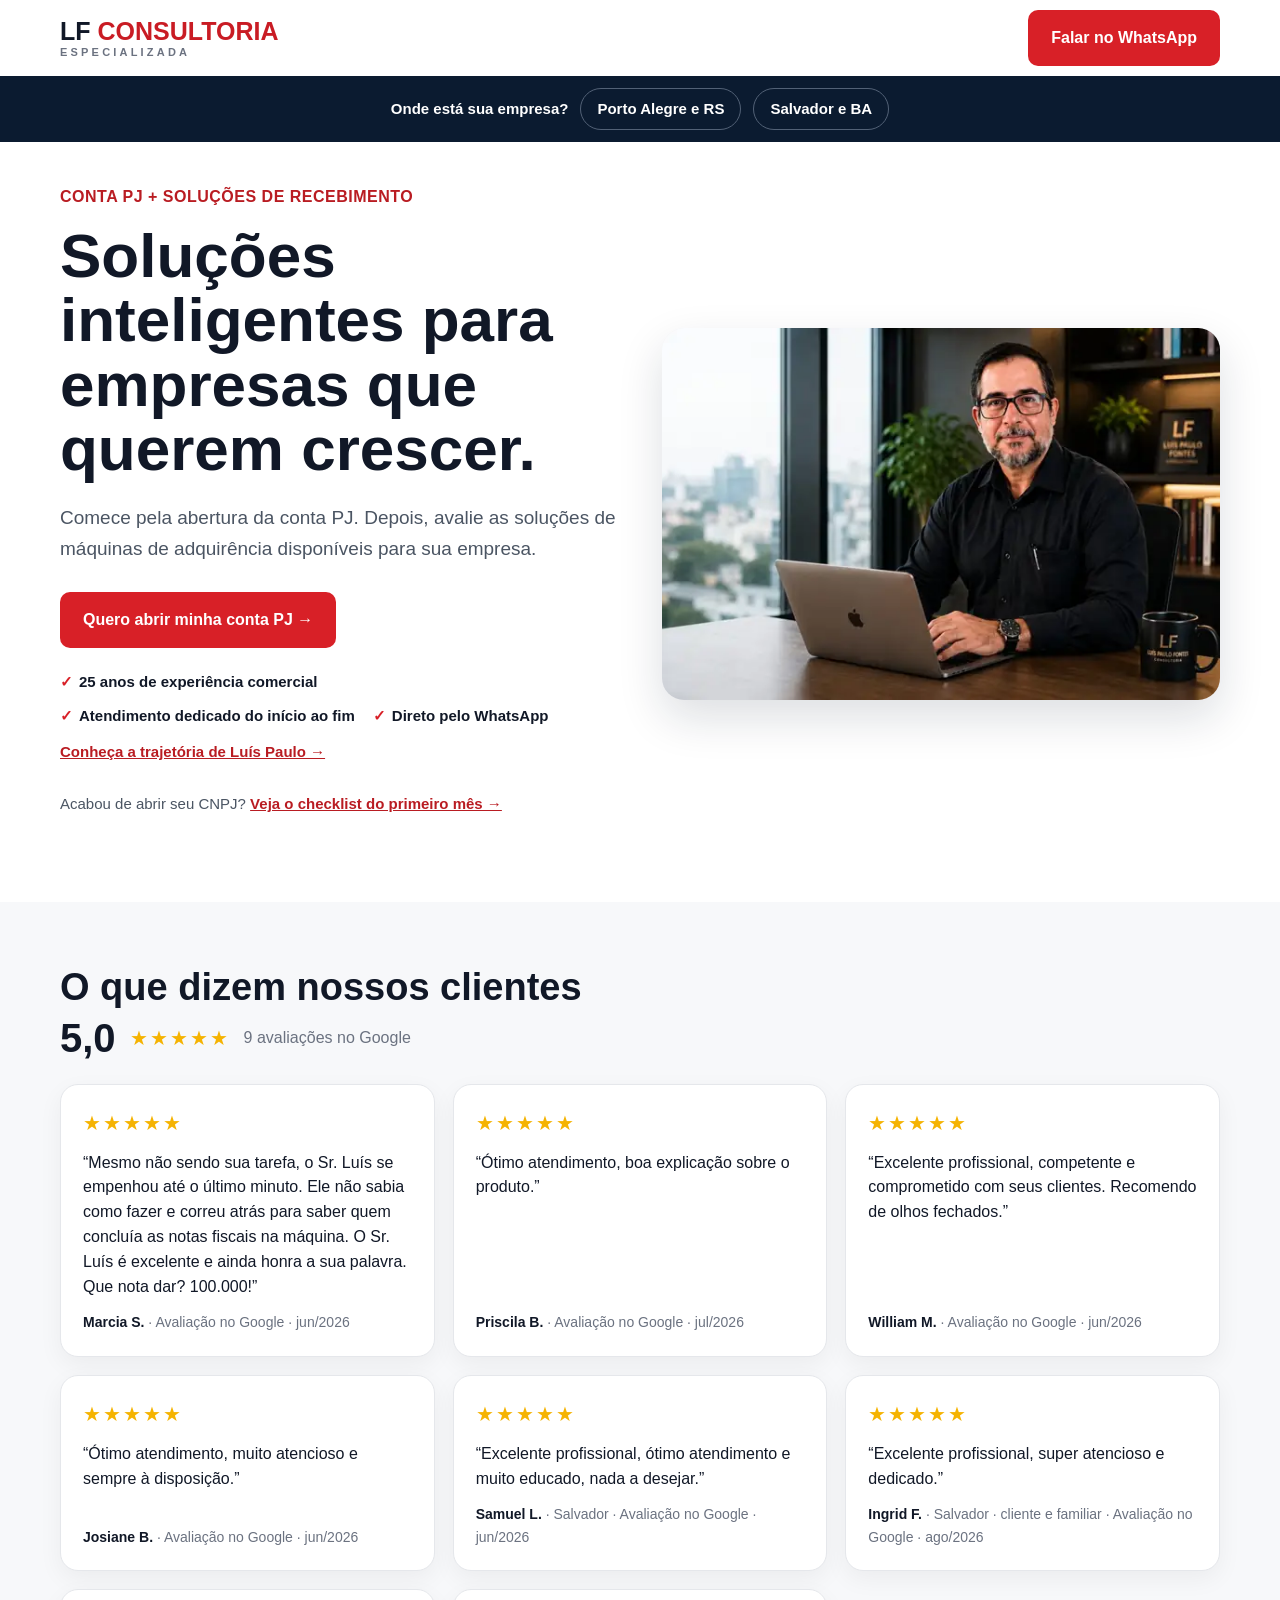
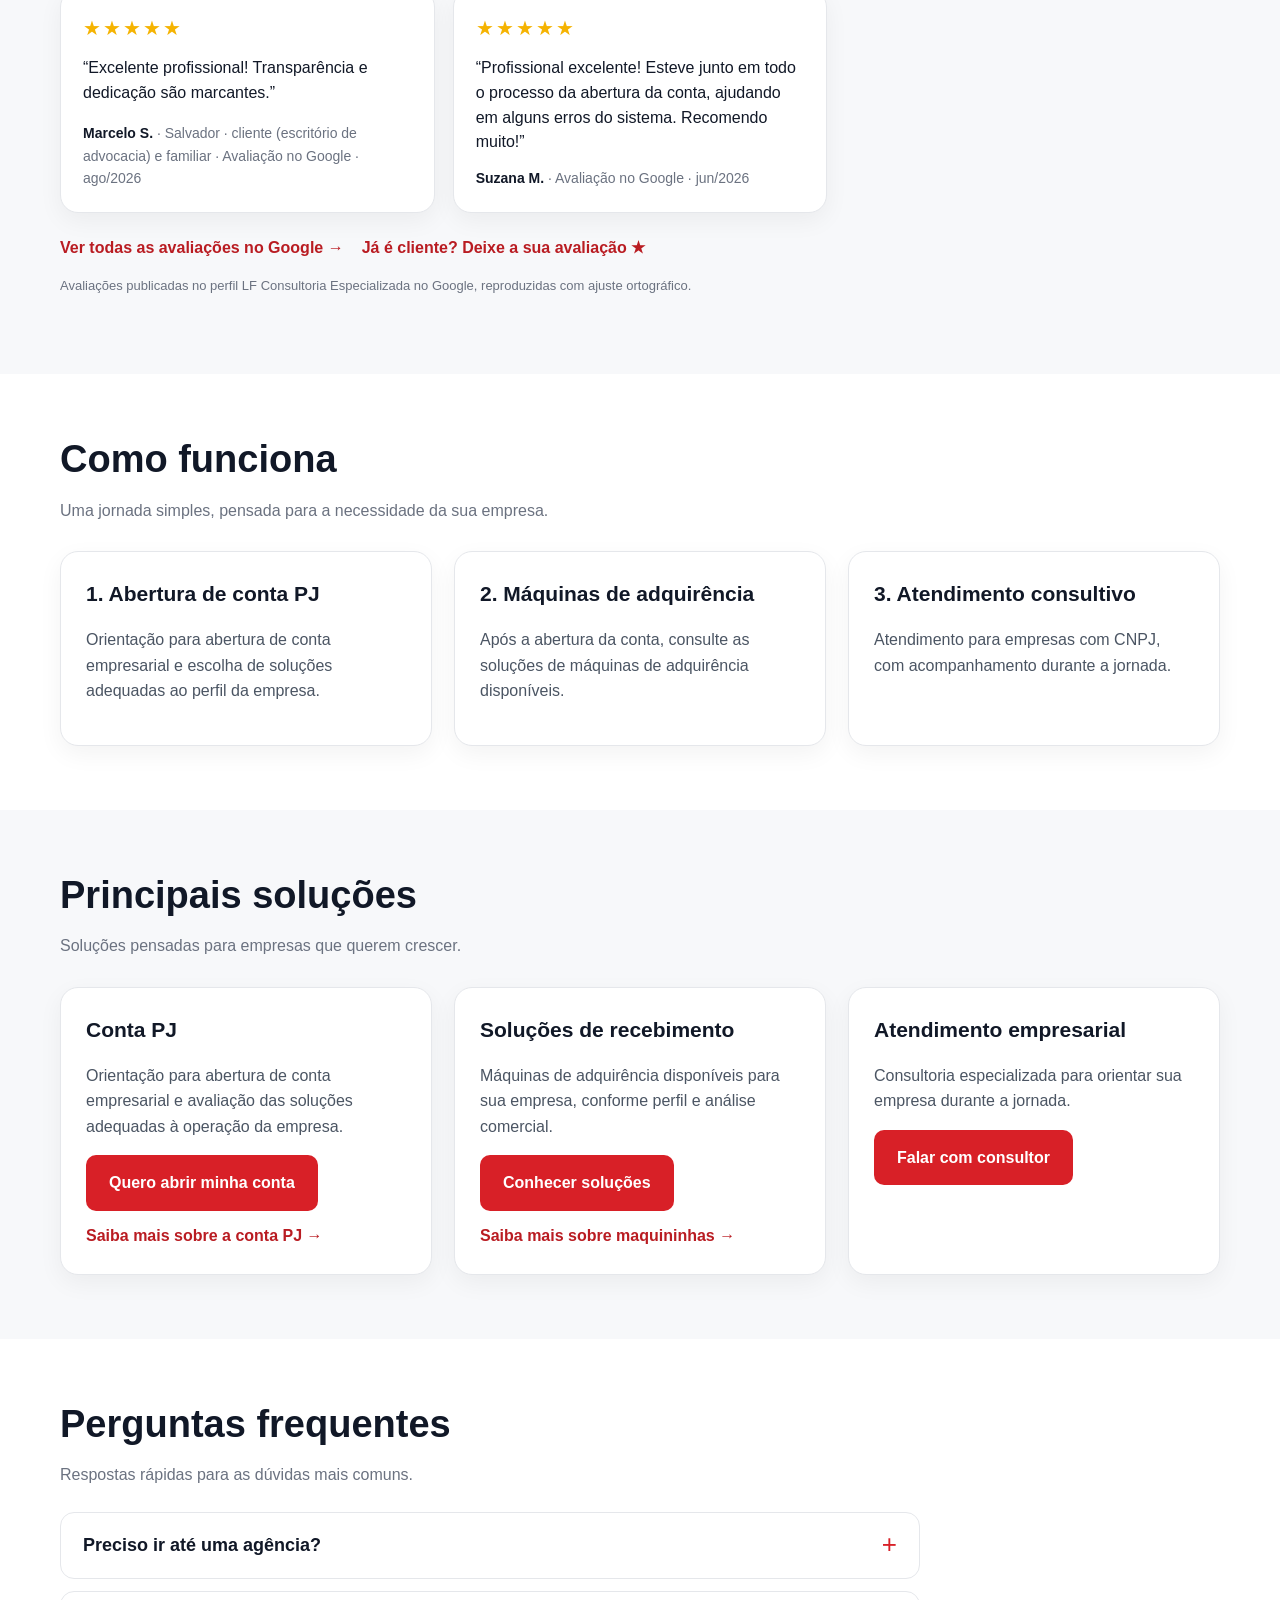
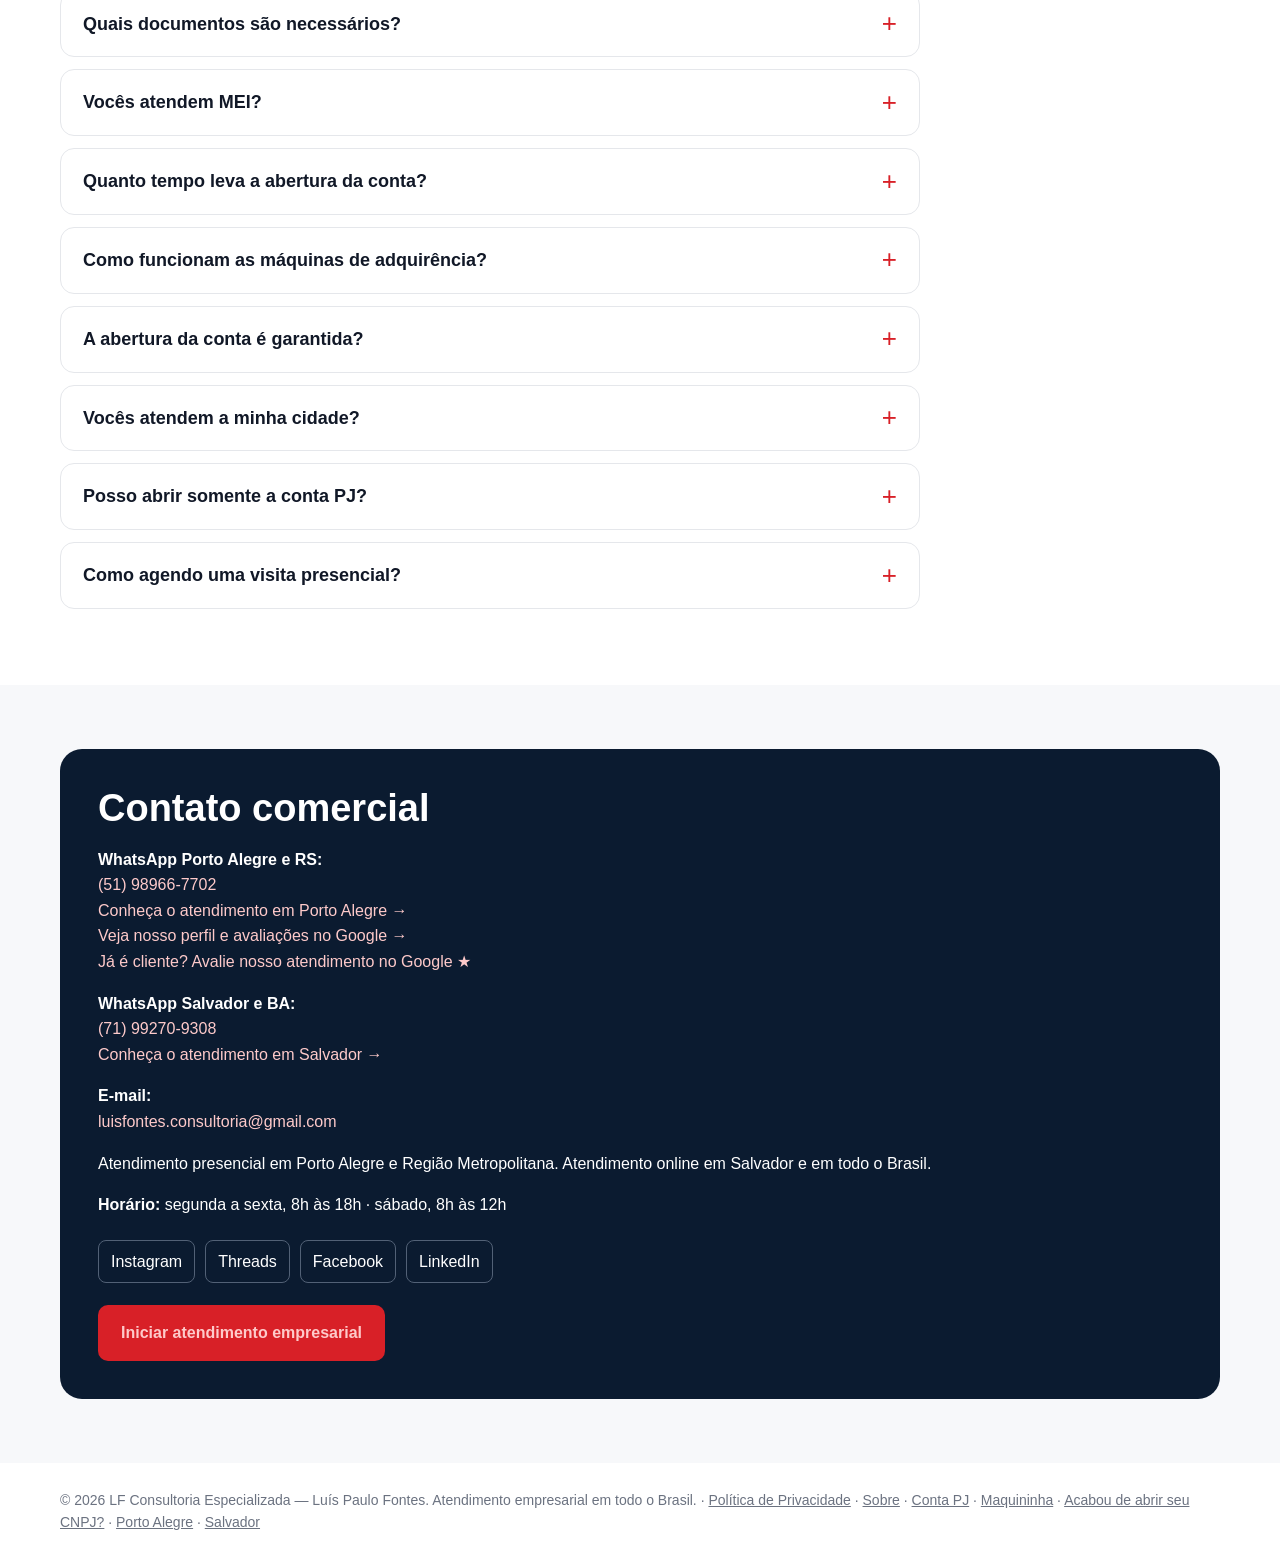
==== commit a2d3da05: "Remove atendimento a MEI, traz ideias do PR #1 e informa visitas presenciais - MEI: remove "Empresa " ====
--- a/index.html
+++ b/index.html
@@ -1 +1 @@
-<!doctype html><html lang="pt-BR"><head><meta charset="utf-8"><meta name="viewport" content="width=device-width,initial-scale=1"><title>LF Consultoria Especializada | Conta PJ e Soluções de Recebimento</title><meta name="description" content="LF Consultoria Especializada — soluções empresariais, conta PJ e soluções de recebimento para empresas."><link rel="canonical" href="https://luisfontesconsultoria-hub.github.io/luisfontes.consultoria.github/"><meta name="theme-color" content="#0b1b30"><link rel="icon" href="data:image/svg+xml,%3Csvg%20xmlns%3D%22http%3A//www.w3.org/2000/svg%22%20viewBox%3D%220%200%2064%2064%22%3E%3Crect%20width%3D%2264%22%20height%3D%2264%22%20rx%3D%2212%22%20fill%3D%22%230b1b30%22/%3E%3Ctext%20x%3D%2232%22%20y%3D%2243%22%20font-family%3D%22Arial%2CHelvetica%2Csans-serif%22%20font-size%3D%2230%22%20font-weight%3D%22900%22%20text-anchor%3D%22middle%22%20fill%3D%22%23fff%22%3EL%3Ctspan%20fill%3D%22%23d82027%22%3EF%3C/tspan%3E%3C/text%3E%3C/svg%3E"><meta property="og:type" content="website"><meta property="og:locale" content="pt_BR"><meta property="og:site_name" content="LF Consultoria Especializada"><meta property="og:url" content="https://luisfontesconsultoria-hub.github.io/luisfontes.consultoria.github/"><meta property="og:title" content="LF Consultoria Especializada | Conta PJ e Soluções de Recebimento"><meta property="og:description" content="Abertura de conta PJ e soluções de recebimento para empresas. Atendimento em Porto Alegre, Salvador e online em todo o Brasil."><meta property="og:image" content="https://luisfontesconsultoria-hub.github.io/luisfontes.consultoria.github/og-image.jpg"><meta property="og:image:width" content="600"><meta property="og:image:height" content="400"><meta name="twitter:card" content="summary_large_image"><script type="application/ld+json">{"@context":"https://schema.org","@type":"FinancialService","@id":"https://luisfontesconsultoria-hub.github.io/luisfontes.consultoria.github/#empresa","name":"LF Consultoria Especializada","alternateName":["LF Consultoria","Luís Paulo Fontes Consultoria Especializada"],"description":"Orientação para abertura de conta PJ e soluções de recebimento para empresas.","url":"https://luisfontesconsultoria-hub.github.io/luisfontes.consultoria.github/","image":"https://luisfontesconsultoria-hub.github.io/luisfontes.consultoria.github/og-image.jpg","email":"luisfontes.consultoria@gmail.com","telephone":"+55-51-98966-7702","founder":{"@type":"Person","name":"Luís Paulo Fontes"},"areaServed":[{"@type":"City","name":"Porto Alegre"},{"@type":"AdministrativeArea","name":"Região Metropolitana de Porto Alegre"},{"@type":"City","name":"Salvador"},{"@type":"Country","name":"Brasil"}],"contactPoint":[{"@type":"ContactPoint","contactType":"sales","telephone":"+55-51-98966-7702","areaServed":"BR-RS","availableLanguage":"pt-BR"},{"@type":"ContactPoint","contactType":"sales","telephone":"+55-71-99270-9308","areaServed":"BR-BA","availableLanguage":"pt-BR"}],"openingHoursSpecification":[{"@type":"OpeningHoursSpecification","dayOfWeek":["Monday","Tuesday","Wednesday","Thursday","Friday"],"opens":"08:00","closes":"18:00"},{"@type":"OpeningHoursSpecification","dayOfWeek":"Saturday","opens":"08:00","closes":"12:00"}],"sameAs":["https://share.google/SbMFxW7CFNUa42hHd","https://www.instagram.com/luisfontes.consultoria","https://www.threads.com/@luisfontes.consultoria","https://www.facebook.com/share/1LJSUG6sh6/","https://www.linkedin.com/in/luis-paulo-fontes-da-silva-oliveira-146855129"],"hasMap":"https://share.google/SbMFxW7CFNUa42hHd"}</script><script async src="https://www.googletagmanager.com/gtag/js?id=AW-17752633586"></script><script>window.dataLayer=window.dataLayer||[];function gtag(){dataLayer.push(arguments)}gtag('js',new Date());gtag('config','AW-17752633586');function conv(){gtag('event','conversion',{send_to:'AW-17752633586/MYgbCPb__N4cEPLhjpFC',value:1,currency:'BRL'})}</script><style>*{box-sizing:border-box}body{margin:0;font-family:Arial,Helvetica,sans-serif;color:#111827;line-height:1.6}a{text-decoration:none}.wrap{width:min(1160px,calc(100% - 32px));margin:auto}header{height:76px;display:flex;align-items:center;justify-content:space-between}.brand{font-size:25px;font-weight:900}.brand span{color:#c91c24}.btn{display:inline-block;background:#d82027;color:#fff;font-weight:800;padding:15px 23px;border-radius:10px}.hero{padding:42px 0 58px}.hero-grid{display:grid;grid-template-columns:1fr 1fr;gap:44px;align-items:center}.tag{font-size:16px;font-weight:900;letter-spacing:.5px;color:#b91c22}.hero h1{font-size:clamp(40px,5vw,62px);line-height:1.04;margin:14px 0 22px}.hero p{font-size:19px;color:#4b5563;max-width:570px;margin-bottom:28px}.photo{overflow:hidden;border-radius:22px;background:#f3f4f6;box-shadow:0 18px 45px #0b1b3024}.photo img{display:block;width:100%;height:auto}.section{padding:64px 0}.alt{background:#f7f8fa}h2{font-size:38px;line-height:1.15;margin:0 0 8px}.muted{color:#6b7280}.cards{display:grid;grid-template-columns:repeat(3,1fr);gap:22px;margin-top:28px}.card{background:#fff;border:1px solid #e5e7eb;border-radius:18px;padding:25px;box-shadow:0 8px 24px #0000000d}.card h3{font-size:21px;margin:0 0 10px}.card p{color:#4b5563}.contact{background:#0b1b30;color:#fff;border-radius:22px;padding:38px}.contact h2{color:#fff}.contact a{color:#fecaca}.socials{display:flex;flex-wrap:wrap;gap:10px;margin:22px 0}.socials a{color:#fff;border:1px solid #526176;padding:8px 12px;border-radius:8px}.faq{max-width:860px;margin-top:24px}.faq details{border:1px solid #e5e7eb;border-radius:14px;background:#fff;margin:0 0 12px}.faq summary{cursor:pointer;list-style:none;padding:18px 52px 18px 22px;font-weight:800;font-size:18px;position:relative}.faq summary::-webkit-details-marker{display:none}.faq summary::after{content:"+";position:absolute;right:22px;top:50%;transform:translateY(-50%);font-size:26px;font-weight:400;color:#d82027}.faq details[open] summary::after{content:"−"}.faq summary:focus-visible{outline:3px solid #111827;outline-offset:2px;border-radius:14px}.faq details p{margin:0;padding:0 22px 20px;color:#4b5563}.cities{background:#0b1b30;color:#fff}.cities .wrap{display:flex;align-items:center;justify-content:center;gap:12px;flex-wrap:wrap;padding:12px 0}.cities .q{font-weight:800;font-size:15px}.cities a{display:inline-block;color:#fff;border:1px solid #526176;border-radius:999px;padding:8px 16px;font-weight:800;font-size:15px}.cities a:hover{border-color:#fff}.cities a.on{background:#d82027;border-color:#d82027}.cities a:focus-visible{outline:3px solid #fff;outline-offset:2px}@media(max-width:800px){.cities .wrap{gap:8px;padding:10px 0}.cities .q{width:100%;text-align:center;font-size:14px}.cities a{font-size:14px;padding:8px 14px}}.footer{padding:26px 0;color:#6b7280;font-size:14px}.footer a{color:#6b7280;text-decoration:underline}.wa-float{display:none}@media(max-width:800px){.wrap{width:min(100% - 26px,1160px)}header{height:68px}.brand{font-size:22px}header .btn{display:none}.hero{padding:25px 0 42px}.hero-grid,.cards{grid-template-columns:1fr}.hero h1{font-size:42px}.hero p{font-size:17px}.photo{order:-1}.wa-float{display:block;position:fixed;left:13px;right:13px;bottom:12px;z-index:50;text-align:center;box-shadow:0 10px 28px #0b1b3059;opacity:0;transform:translateY(16px);pointer-events:none;transition:opacity .25s,transform .25s}.wa-float.show{opacity:1;transform:none;pointer-events:auto}body{padding-bottom:78px}.section{padding:48px 0}h2{font-size:32px}}.brand{line-height:1.05}.brand small{display:block;font-size:11px;letter-spacing:3.2px;color:#6b7280;font-weight:800;margin-top:3px}.reviews-head{display:flex;align-items:center;gap:14px;flex-wrap:wrap;margin:8px 0 6px}.score{font-size:40px;font-weight:900;line-height:1}.stars{color:#f5b301;letter-spacing:2px;font-size:20px}.reviews{display:grid;grid-template-columns:repeat(3,1fr);gap:18px;margin-top:26px}.review{background:#fff;border:1px solid #e5e7eb;border-radius:18px;padding:22px;margin:0;display:flex;flex-direction:column;gap:12px;box-shadow:0 8px 24px #0000000d}.review blockquote{margin:0;color:#111827;font-size:16px;line-height:1.55}.review figcaption{margin-top:auto;color:#6b7280;font-size:14px}.review figcaption strong{color:#111827}.rv-links{margin-top:22px;display:flex;gap:18px;flex-wrap:wrap}.rv-links a{color:#b91c22;font-weight:800}@media(max-width:800px){.reviews{grid-template-columns:1fr}.score{font-size:34px}}.dif{list-style:none;padding:0;margin:22px 0 0;display:flex;flex-wrap:wrap;gap:10px 18px}.dif li{font-weight:700;font-size:15px;color:#111827}.dif li::before{content:"✓";color:#d82027;font-weight:900;margin-right:6px}</style></head><body><header class="wrap"><div class="brand">LF <span>CONSULTORIA</span><small>ESPECIALIZADA</small></div><a class="btn" href="https://wa.me/5551989667702?text=Ol%C3%A1%2C%20Lu%C3%ADs%20Paulo.%20Sou%20respons%C3%A1vel%20por%20uma%20empresa%20e%20vim%20pelo%20site." target="_blank" rel="noopener" onclick="conv()">Falar no WhatsApp</a></header><nav class="cities" aria-label="Escolha sua cidade"><div class="wrap"><span class="q">Onde está sua empresa?</span><a href="./porto-alegre/">Porto Alegre e RS</a><a href="./salvador/">Salvador e BA</a></div></nav><main><section class="hero"><div class="wrap hero-grid"><div><div class="tag">CONTA PJ + SOLUÇÕES DE RECEBIMENTO</div><h1>Soluções inteligentes para empresas que querem crescer.</h1><p>Comece pela abertura da conta PJ. Depois, avalie as soluções de máquinas de adquirência disponíveis para sua empresa.</p><a class="btn" href="https://wa.me/5551989667702?text=Ol%C3%A1%2C%20Lu%C3%ADs%20Paulo.%20Sou%20respons%C3%A1vel%20por%20uma%20empresa%20e%20quero%20conhecer%20a%20solu%C3%A7%C3%A3o%20de%20conta%20PJ." target="_blank" rel="noopener" onclick="conv()">Quero abrir minha conta PJ →</a><ul class="dif"><li>25 anos de experiência comercial</li><li>Atendimento dedicado do início ao fim</li><li>Direto pelo WhatsApp</li></ul><p class="alt2" style="margin-top:12px;font-size:15px"><a href="./sobre/" style="color:#b91c22;font-weight:800;text-decoration:underline">Conheça a trajetória de Luís Paulo →</a></p><p class="alt2" style="margin-top:14px;font-size:15px">Acabou de abrir seu CNPJ? <a href="./cnpj-novo/" style="color:#b91c22;font-weight:800;text-decoration:underline">Veja o checklist do primeiro mês →</a></p></div><div class="photo"><img src="[data-uri]" alt="Luís Paulo Fontes em atendimento empresarial" fetchpriority="high"></div></div></section><section class="section alt" id="avaliacoes"><div class="wrap"><h2>O que dizem nossos clientes</h2><div class="reviews-head"><span class="score">5,0</span><span class="stars" aria-label="Nota 5 de 5">★★★★★</span><span class="muted">9 avaliações no Google</span></div><div class="reviews"><figure class="review"><div class="stars" aria-label="5 de 5 estrelas">★★★★★</div><blockquote>“Mesmo não sendo sua tarefa, o Sr. Luís se empenhou até o último minuto. Ele não sabia como fazer e correu atrás para saber quem concluía as notas fiscais na máquina. O Sr. Luís é excelente e ainda honra a sua palavra. Que nota dar? 100.000!”</blockquote><figcaption><strong>Marcia S.</strong> · Avaliação no Google · jun/2026</figcaption></figure><figure class="review"><div class="stars" aria-label="5 de 5 estrelas">★★★★★</div><blockquote>“Ótimo atendimento, boa explicação sobre o produto.”</blockquote><figcaption><strong>Priscila B.</strong> · Avaliação no Google · jul/2026</figcaption></figure><figure class="review"><div class="stars" aria-label="5 de 5 estrelas">★★★★★</div><blockquote>“Excelente profissional, competente e comprometido com seus clientes. Recomendo de olhos fechados.”</blockquote><figcaption><strong>William M.</strong> · Avaliação no Google · jun/2026</figcaption></figure><figure class="review"><div class="stars" aria-label="5 de 5 estrelas">★★★★★</div><blockquote>“Ótimo atendimento, muito atencioso e sempre à disposição.”</blockquote><figcaption><strong>Josiane B.</strong> · Avaliação no Google · jun/2026</figcaption></figure><figure class="review"><div class="stars" aria-label="5 de 5 estrelas">★★★★★</div><blockquote>“Excelente profissional, ótimo atendimento e muito educado, nada a desejar.”</blockquote><figcaption><strong>Samuel L.</strong> · Salvador · Avaliação no Google · jun/2026</figcaption></figure><figure class="review"><div class="stars" aria-label="5 de 5 estrelas">★★★★★</div><blockquote>“Excelente profissional, super atencioso e dedicado.”</blockquote><figcaption><strong>Ingrid F.</strong> · Salvador · cliente e familiar · Avaliação no Google · ago/2026</figcaption></figure><figure class="review"><div class="stars" aria-label="5 de 5 estrelas">★★★★★</div><blockquote>“Excelente profissional! Transparência e dedicação são marcantes.”</blockquote><figcaption><strong>Marcelo S.</strong> · Salvador · cliente (escritório de advocacia) e familiar · Avaliação no Google · ago/2026</figcaption></figure><figure class="review"><div class="stars" aria-label="5 de 5 estrelas">★★★★★</div><blockquote>“Profissional excelente! Esteve junto em todo o processo da abertura da conta, ajudando em alguns erros do sistema. Recomendo muito!”</blockquote><figcaption><strong>Suzana M.</strong> · Avaliação no Google · jun/2026</figcaption></figure></div><p class="rv-links"><a href="https://share.google/SbMFxW7CFNUa42hHd" target="_blank" rel="noopener">Ver todas as avaliações no Google →</a><a href="https://g.page/r/CeIYzFSqn0NKEBM/review" target="_blank" rel="noopener">Já é cliente? Deixe a sua avaliação ★</a></p><p class="muted" style="font-size:13px;margin-top:6px">Avaliações publicadas no perfil LF Consultoria Especializada no Google, reproduzidas com ajuste ortográfico.</p></div></section><section class="section"><div class="wrap"><h2>Como funciona</h2><p class="muted">Uma jornada simples, pensada para a necessidade da sua empresa.</p><div class="cards"><article class="card"><h3>1. Abertura de conta PJ</h3><p>Orientação para abertura de conta empresarial e escolha de soluções adequadas ao perfil da empresa.</p></article><article class="card"><h3>2. Máquinas de adquirência</h3><p>Após a abertura da conta, consulte as soluções de máquinas de adquirência disponíveis.</p></article><article class="card"><h3>3. Atendimento consultivo</h3><p>Atendimento para empresas com CNPJ, com acompanhamento durante a jornada.</p></article></div></div></section><section class="section alt"><div class="wrap"><h2>Principais soluções</h2><p class="muted">Soluções pensadas para empresas que querem crescer.</p><div class="cards"><article class="card"><h3>Conta PJ</h3><p>Orientação para abertura de conta empresarial e avaliação das soluções adequadas à operação da empresa.</p><a class="btn" href="https://wa.me/5551989667702?text=Ol%C3%A1%2C%20Lu%C3%ADs%20Paulo.%20Quero%20abrir%20minha%20conta%20PJ." target="_blank" rel="noopener" onclick="conv()">Quero abrir minha conta</a><p style="margin:12px 0 0"><a href="./conta-pj/" style="color:#b91c22;font-weight:800">Saiba mais sobre a conta PJ →</a></p></article><article class="card"><h3>Soluções de recebimento</h3><p>Máquinas de adquirência disponíveis para sua empresa, conforme perfil e análise comercial.</p><a class="btn" href="https://wa.me/5551989667702?text=Ol%C3%A1%2C%20Lu%C3%ADs%20Paulo.%20Quero%20conhecer%20as%20solu%C3%A7%C3%B5es%20de%20recebimento." target="_blank" rel="noopener" onclick="conv()">Conhecer soluções</a><p style="margin:12px 0 0"><a href="./maquininha/" style="color:#b91c22;font-weight:800">Saiba mais sobre maquininhas →</a></p></article><article class="card"><h3>Atendimento empresarial</h3><p>Consultoria especializada para orientar sua empresa durante a jornada.</p><a class="btn" href="https://wa.me/5551989667702?text=Ol%C3%A1%2C%20Lu%C3%ADs%20Paulo.%20Quero%20falar%20sobre%20minha%20empresa." target="_blank" rel="noopener" onclick="conv()">Falar com consultor</a></article></div></div></section><section class="section" id="perguntas"><div class="wrap"><h2>Perguntas frequentes</h2><p class="muted">Respostas rápidas para as dúvidas mais comuns.</p><div class="faq"><details><summary>Preciso ir até uma agência?</summary><p>O atendimento começa pelo WhatsApp e boa parte da jornada pode ser feita a distância. Se alguma etapa exigir atendimento presencial, você é avisado com antecedência.</p></details><details><summary>Quais documentos são necessários?</summary><p>Depende do tipo de empresa (MEI, ME, LTDA, entre outros). No primeiro contato, você recebe a lista exata de documentos para o seu caso.</p></details><details><summary>Empresa MEI pode abrir conta PJ?</summary><p>Sim. Empresas MEI também podem solicitar a abertura de conta PJ. A aprovação depende da análise da instituição financeira.</p></details><details><summary>Quanto tempo leva a abertura da conta?</summary><p>O prazo varia conforme a documentação e a análise da instituição financeira. Você acompanha cada etapa com o seu consultor.</p></details><details><summary>Como funcionam as máquinas de adquirência?</summary><p>As soluções de recebimento são apresentadas após a abertura da conta PJ, conforme o perfil da empresa e a análise comercial.</p></details><details><summary>A abertura da conta é garantida?</summary><p>Não. A abertura de conta e a contratação de soluções dependem da análise e das políticas da instituição financeira. Nosso papel é orientar e acompanhar todo o processo.</p></details><details><summary>Vocês atendem a minha cidade?</summary><p>Atendimento presencial em Porto Alegre e Região Metropolitana. Em Salvador e no restante do Brasil, o atendimento é online.</p></details></div></div></section><section class="section alt"><div class="wrap"><div class="contact"><h2>Contato comercial</h2><p><strong>WhatsApp Porto Alegre e RS:</strong><br><a href="https://wa.me/5551989667702" target="_blank" rel="noopener" onclick="conv()">(51) 98966-7702</a><br><a href="./porto-alegre/">Conheça o atendimento em Porto Alegre →</a><br><a href="https://share.google/SbMFxW7CFNUa42hHd" target="_blank" rel="noopener">Veja nosso perfil e avaliações no Google →</a><br><a href="https://g.page/r/CeIYzFSqn0NKEBM/review" target="_blank" rel="noopener">Já é cliente? Avalie nosso atendimento no Google ★</a></p><p><strong>WhatsApp Salvador e BA:</strong><br><a href="https://wa.me/5571992709308?text=Ol%C3%A1%2C%20Lu%C3%ADs%20Paulo.%20Sou%20de%20Salvador%20e%20quero%20falar%20sobre%20minha%20empresa." target="_blank" rel="noopener" onclick="conv()">(71) 99270-9308</a><br><a href="./salvador/">Conheça o atendimento em Salvador →</a></p><p><strong>E-mail:</strong><br><a href="mailto:luisfontes.consultoria@gmail.com">luisfontes.consultoria@gmail.com</a></p><p>Atendimento presencial em Porto Alegre e Região Metropolitana. Atendimento online em Salvador e em todo o Brasil.</p><p><strong>Horário:</strong> segunda a sexta, 8h às 18h · sábado, 8h às 12h</p><div class="socials"><a href="https://www.instagram.com/luisfontes.consultoria" target="_blank" rel="noopener">Instagram</a><a href="https://www.threads.com/@luisfontes.consultoria" target="_blank" rel="noopener">Threads</a><a href="https://www.facebook.com/share/1LJSUG6sh6/" target="_blank" rel="noopener">Facebook</a><a href="https://www.linkedin.com/in/luis-paulo-fontes-da-silva-oliveira-146855129" target="_blank" rel="noopener">LinkedIn</a></div><a class="btn" href="https://wa.me/5551989667702?text=Ol%C3%A1%2C%20Lu%C3%ADs%20Paulo.%20Quero%20iniciar%20meu%20atendimento%20empresarial." target="_blank" rel="noopener" onclick="conv()">Iniciar atendimento empresarial</a></div></div></section></main><footer class="wrap footer">© 2026 LF Consultoria Especializada — Luís Paulo Fontes. Atendimento empresarial em todo o Brasil. · <a href="./privacidade.html">Política de Privacidade</a> · <a href="./sobre/">Sobre</a> · <a href="./conta-pj/">Conta PJ</a> · <a href="./maquininha/">Maquininha</a> · <a href="./cnpj-novo/">Acabou de abrir seu CNPJ?</a> · <a href="./porto-alegre/">Porto Alegre</a> · <a href="./salvador/">Salvador</a></footer><a class="btn wa-float" href="https://wa.me/5551989667702?text=Ol%C3%A1%2C%20Lu%C3%ADs%20Paulo.%20Sou%20respons%C3%A1vel%20por%20uma%20empresa%20e%20vim%20pelo%20site." target="_blank" rel="noopener" onclick="conv()">Falar no WhatsApp</a><script>(function(){var f=document.querySelector(".wa-float");if(!f)return;function u(){f.classList.toggle("show",window.scrollY>520)}window.addEventListener("scroll",u,{passive:true});u()})();</script><script src="./sdr-bridge.js" defer></script></body></html>+<!doctype html><html lang="pt-BR"><head><meta charset="utf-8"><meta name="viewport" content="width=device-width,initial-scale=1"><title>LF Consultoria Especializada | Conta PJ e Soluções de Recebimento</title><meta name="description" content="LF Consultoria Especializada — soluções empresariais, conta PJ e soluções de recebimento para empresas."><link rel="canonical" href="https://luisfontesconsultoria-hub.github.io/luisfontes.consultoria.github/"><meta name="theme-color" content="#0b1b30"><link rel="icon" href="data:image/svg+xml,%3Csvg%20xmlns%3D%22http%3A//www.w3.org/2000/svg%22%20viewBox%3D%220%200%2064%2064%22%3E%3Crect%20width%3D%2264%22%20height%3D%2264%22%20rx%3D%2212%22%20fill%3D%22%230b1b30%22/%3E%3Ctext%20x%3D%2232%22%20y%3D%2243%22%20font-family%3D%22Arial%2CHelvetica%2Csans-serif%22%20font-size%3D%2230%22%20font-weight%3D%22900%22%20text-anchor%3D%22middle%22%20fill%3D%22%23fff%22%3EL%3Ctspan%20fill%3D%22%23d82027%22%3EF%3C/tspan%3E%3C/text%3E%3C/svg%3E"><meta property="og:type" content="website"><meta property="og:locale" content="pt_BR"><meta property="og:site_name" content="LF Consultoria Especializada"><meta property="og:url" content="https://luisfontesconsultoria-hub.github.io/luisfontes.consultoria.github/"><meta property="og:title" content="LF Consultoria Especializada | Conta PJ e Soluções de Recebimento"><meta property="og:description" content="Abertura de conta PJ e soluções de recebimento para empresas. Atendimento em Porto Alegre, Salvador e online em todo o Brasil."><meta property="og:image" content="https://luisfontesconsultoria-hub.github.io/luisfontes.consultoria.github/og-image.jpg"><meta property="og:image:width" content="600"><meta property="og:image:height" content="400"><meta name="twitter:card" content="summary_large_image"><script type="application/ld+json">{"@context":"https://schema.org","@type":"FinancialService","@id":"https://luisfontesconsultoria-hub.github.io/luisfontes.consultoria.github/#empresa","name":"LF Consultoria Especializada","alternateName":["LF Consultoria","Luís Paulo Fontes Consultoria Especializada"],"description":"Orientação para abertura de conta PJ e soluções de recebimento para empresas.","url":"https://luisfontesconsultoria-hub.github.io/luisfontes.consultoria.github/","image":"https://luisfontesconsultoria-hub.github.io/luisfontes.consultoria.github/og-image.jpg","email":"luisfontes.consultoria@gmail.com","telephone":"+55-51-98966-7702","founder":{"@type":"Person","name":"Luís Paulo Fontes"},"areaServed":[{"@type":"City","name":"Porto Alegre"},{"@type":"AdministrativeArea","name":"Região Metropolitana de Porto Alegre"},{"@type":"City","name":"Salvador"},{"@type":"Country","name":"Brasil"}],"contactPoint":[{"@type":"ContactPoint","contactType":"sales","telephone":"+55-51-98966-7702","areaServed":"BR-RS","availableLanguage":"pt-BR"},{"@type":"ContactPoint","contactType":"sales","telephone":"+55-71-99270-9308","areaServed":"BR-BA","availableLanguage":"pt-BR"}],"openingHoursSpecification":[{"@type":"OpeningHoursSpecification","dayOfWeek":["Monday","Tuesday","Wednesday","Thursday","Friday"],"opens":"08:00","closes":"18:00"},{"@type":"OpeningHoursSpecification","dayOfWeek":"Saturday","opens":"08:00","closes":"12:00"}],"sameAs":["https://share.google/SbMFxW7CFNUa42hHd","https://www.instagram.com/luisfontes.consultoria","https://www.threads.com/@luisfontes.consultoria","https://www.facebook.com/share/1LJSUG6sh6/","https://www.linkedin.com/in/luis-paulo-fontes-da-silva-oliveira-146855129"],"hasMap":"https://share.google/SbMFxW7CFNUa42hHd"}</script><script async src="https://www.googletagmanager.com/gtag/js?id=AW-17752633586"></script><script>window.dataLayer=window.dataLayer||[];function gtag(){dataLayer.push(arguments)}gtag('js',new Date());gtag('config','AW-17752633586');function conv(){gtag('event','conversion',{send_to:'AW-17752633586/MYgbCPb__N4cEPLhjpFC',value:1,currency:'BRL'})}</script><style>*{box-sizing:border-box}body{margin:0;font-family:Arial,Helvetica,sans-serif;color:#111827;line-height:1.6}a{text-decoration:none}.wrap{width:min(1160px,calc(100% - 32px));margin:auto}header{height:76px;display:flex;align-items:center;justify-content:space-between}.brand{font-size:25px;font-weight:900}.brand span{color:#c91c24}.btn{display:inline-block;background:#d82027;color:#fff;font-weight:800;padding:15px 23px;border-radius:10px}.hero{padding:42px 0 58px}.hero-grid{display:grid;grid-template-columns:1fr 1fr;gap:44px;align-items:center}.tag{font-size:16px;font-weight:900;letter-spacing:.5px;color:#b91c22}.hero h1{font-size:clamp(40px,5vw,62px);line-height:1.04;margin:14px 0 22px}.hero p{font-size:19px;color:#4b5563;max-width:570px;margin-bottom:28px}.photo{overflow:hidden;border-radius:22px;background:#f3f4f6;box-shadow:0 18px 45px #0b1b3024}.photo img{display:block;width:100%;height:auto}.section{padding:64px 0}.alt{background:#f7f8fa}h2{font-size:38px;line-height:1.15;margin:0 0 8px}.muted{color:#6b7280}.cards{display:grid;grid-template-columns:repeat(3,1fr);gap:22px;margin-top:28px}.card{background:#fff;border:1px solid #e5e7eb;border-radius:18px;padding:25px;box-shadow:0 8px 24px #0000000d}.card h3{font-size:21px;margin:0 0 10px}.card p{color:#4b5563}.contact{background:#0b1b30;color:#fff;border-radius:22px;padding:38px}.contact h2{color:#fff}.contact a{color:#fecaca}.socials{display:flex;flex-wrap:wrap;gap:10px;margin:22px 0}.socials a{color:#fff;border:1px solid #526176;padding:8px 12px;border-radius:8px}.faq{max-width:860px;margin-top:24px}.faq details{border:1px solid #e5e7eb;border-radius:14px;background:#fff;margin:0 0 12px}.faq summary{cursor:pointer;list-style:none;padding:18px 52px 18px 22px;font-weight:800;font-size:18px;position:relative}.faq summary::-webkit-details-marker{display:none}.faq summary::after{content:"+";position:absolute;right:22px;top:50%;transform:translateY(-50%);font-size:26px;font-weight:400;color:#d82027}.faq details[open] summary::after{content:"−"}.faq summary:focus-visible{outline:3px solid #111827;outline-offset:2px;border-radius:14px}.faq details p{margin:0;padding:0 22px 20px;color:#4b5563}.cities{background:#0b1b30;color:#fff}.cities .wrap{display:flex;align-items:center;justify-content:center;gap:12px;flex-wrap:wrap;padding:12px 0}.cities .q{font-weight:800;font-size:15px}.cities a{display:inline-block;color:#fff;border:1px solid #526176;border-radius:999px;padding:8px 16px;font-weight:800;font-size:15px}.cities a:hover{border-color:#fff}.cities a.on{background:#d82027;border-color:#d82027}.cities a:focus-visible{outline:3px solid #fff;outline-offset:2px}@media(max-width:800px){.cities .wrap{gap:8px;padding:10px 0}.cities .q{width:100%;text-align:center;font-size:14px}.cities a{font-size:14px;padding:8px 14px}}.footer{padding:26px 0;color:#6b7280;font-size:14px}.footer a{color:#6b7280;text-decoration:underline}.wa-float{display:none}@media(max-width:800px){.wrap{width:min(100% - 26px,1160px)}header{height:68px}.brand{font-size:22px}header .btn{display:none}.hero{padding:25px 0 42px}.hero-grid,.cards{grid-template-columns:1fr}.hero h1{font-size:42px}.hero p{font-size:17px}.photo{order:-1}.wa-float{display:block;position:fixed;left:13px;right:13px;bottom:12px;z-index:50;text-align:center;box-shadow:0 10px 28px #0b1b3059;opacity:0;transform:translateY(16px);pointer-events:none;transition:opacity .25s,transform .25s}.wa-float.show{opacity:1;transform:none;pointer-events:auto}body{padding-bottom:78px}.section{padding:48px 0}h2{font-size:32px}}.brand{line-height:1.05}.brand small{display:block;font-size:11px;letter-spacing:3.2px;color:#6b7280;font-weight:800;margin-top:3px}.reviews-head{display:flex;align-items:center;gap:14px;flex-wrap:wrap;margin:8px 0 6px}.score{font-size:40px;font-weight:900;line-height:1}.stars{color:#f5b301;letter-spacing:2px;font-size:20px}.reviews{display:grid;grid-template-columns:repeat(3,1fr);gap:18px;margin-top:26px}.review{background:#fff;border:1px solid #e5e7eb;border-radius:18px;padding:22px;margin:0;display:flex;flex-direction:column;gap:12px;box-shadow:0 8px 24px #0000000d}.review blockquote{margin:0;color:#111827;font-size:16px;line-height:1.55}.review figcaption{margin-top:auto;color:#6b7280;font-size:14px}.review figcaption strong{color:#111827}.rv-links{margin-top:22px;display:flex;gap:18px;flex-wrap:wrap}.rv-links a{color:#b91c22;font-weight:800}@media(max-width:800px){.reviews{grid-template-columns:1fr}.score{font-size:34px}}.dif{list-style:none;padding:0;margin:22px 0 0;display:flex;flex-wrap:wrap;gap:10px 18px}.dif li{font-weight:700;font-size:15px;color:#111827}.dif li::before{content:"✓";color:#d82027;font-weight:900;margin-right:6px}</style></head><body><header class="wrap"><div class="brand">LF <span>CONSULTORIA</span><small>ESPECIALIZADA</small></div><a class="btn" href="https://wa.me/5551989667702?text=Ol%C3%A1%2C%20Lu%C3%ADs%20Paulo.%20Sou%20respons%C3%A1vel%20por%20uma%20empresa%20e%20vim%20pelo%20site." target="_blank" rel="noopener" onclick="conv()">Falar no WhatsApp</a></header><nav class="cities" aria-label="Escolha sua cidade"><div class="wrap"><span class="q">Onde está sua empresa?</span><a href="./porto-alegre/">Porto Alegre e RS</a><a href="./salvador/">Salvador e BA</a></div></nav><main><section class="hero"><div class="wrap hero-grid"><div><div class="tag">CONTA PJ + SOLUÇÕES DE RECEBIMENTO</div><h1>Soluções inteligentes para empresas que querem crescer.</h1><p>Comece pela abertura da conta PJ. Depois, avalie as soluções de máquinas de adquirência disponíveis para sua empresa.</p><a class="btn" href="https://wa.me/5551989667702?text=Ol%C3%A1%2C%20Lu%C3%ADs%20Paulo.%20Sou%20respons%C3%A1vel%20por%20uma%20empresa%20e%20quero%20conhecer%20a%20solu%C3%A7%C3%A3o%20de%20conta%20PJ." target="_blank" rel="noopener" onclick="conv()">Quero abrir minha conta PJ →</a><ul class="dif"><li>25 anos de experiência comercial</li><li>Atendimento dedicado do início ao fim</li><li>Direto pelo WhatsApp</li></ul><p class="alt2" style="margin-top:12px;font-size:15px"><a href="./sobre/" style="color:#b91c22;font-weight:800;text-decoration:underline">Conheça a trajetória de Luís Paulo →</a></p><p class="alt2" style="margin-top:14px;font-size:15px">Acabou de abrir seu CNPJ? <a href="./cnpj-novo/" style="color:#b91c22;font-weight:800;text-decoration:underline">Veja o checklist do primeiro mês →</a></p></div><div class="photo"><img src="[data-uri]" alt="Luís Paulo Fontes em atendimento empresarial" fetchpriority="high"></div></div></section><section class="section alt" id="avaliacoes"><div class="wrap"><h2>O que dizem nossos clientes</h2><div class="reviews-head"><span class="score">5,0</span><span class="stars" aria-label="Nota 5 de 5">★★★★★</span><span class="muted">9 avaliações no Google</span></div><div class="reviews"><figure class="review"><div class="stars" aria-label="5 de 5 estrelas">★★★★★</div><blockquote>“Mesmo não sendo sua tarefa, o Sr. Luís se empenhou até o último minuto. Ele não sabia como fazer e correu atrás para saber quem concluía as notas fiscais na máquina. O Sr. Luís é excelente e ainda honra a sua palavra. Que nota dar? 100.000!”</blockquote><figcaption><strong>Marcia S.</strong> · Avaliação no Google · jun/2026</figcaption></figure><figure class="review"><div class="stars" aria-label="5 de 5 estrelas">★★★★★</div><blockquote>“Ótimo atendimento, boa explicação sobre o produto.”</blockquote><figcaption><strong>Priscila B.</strong> · Avaliação no Google · jul/2026</figcaption></figure><figure class="review"><div class="stars" aria-label="5 de 5 estrelas">★★★★★</div><blockquote>“Excelente profissional, competente e comprometido com seus clientes. Recomendo de olhos fechados.”</blockquote><figcaption><strong>William M.</strong> · Avaliação no Google · jun/2026</figcaption></figure><figure class="review"><div class="stars" aria-label="5 de 5 estrelas">★★★★★</div><blockquote>“Ótimo atendimento, muito atencioso e sempre à disposição.”</blockquote><figcaption><strong>Josiane B.</strong> · Avaliação no Google · jun/2026</figcaption></figure><figure class="review"><div class="stars" aria-label="5 de 5 estrelas">★★★★★</div><blockquote>“Excelente profissional, ótimo atendimento e muito educado, nada a desejar.”</blockquote><figcaption><strong>Samuel L.</strong> · Salvador · Avaliação no Google · jun/2026</figcaption></figure><figure class="review"><div class="stars" aria-label="5 de 5 estrelas">★★★★★</div><blockquote>“Excelente profissional, super atencioso e dedicado.”</blockquote><figcaption><strong>Ingrid F.</strong> · Salvador · cliente e familiar · Avaliação no Google · ago/2026</figcaption></figure><figure class="review"><div class="stars" aria-label="5 de 5 estrelas">★★★★★</div><blockquote>“Excelente profissional! Transparência e dedicação são marcantes.”</blockquote><figcaption><strong>Marcelo S.</strong> · Salvador · cliente (escritório de advocacia) e familiar · Avaliação no Google · ago/2026</figcaption></figure><figure class="review"><div class="stars" aria-label="5 de 5 estrelas">★★★★★</div><blockquote>“Profissional excelente! Esteve junto em todo o processo da abertura da conta, ajudando em alguns erros do sistema. Recomendo muito!”</blockquote><figcaption><strong>Suzana M.</strong> · Avaliação no Google · jun/2026</figcaption></figure></div><p class="rv-links"><a href="https://share.google/SbMFxW7CFNUa42hHd" target="_blank" rel="noopener">Ver todas as avaliações no Google →</a><a href="https://g.page/r/CeIYzFSqn0NKEBM/review" target="_blank" rel="noopener">Já é cliente? Deixe a sua avaliação ★</a></p><p class="muted" style="font-size:13px;margin-top:6px">Avaliações publicadas no perfil LF Consultoria Especializada no Google, reproduzidas com ajuste ortográfico.</p></div></section><section class="section"><div class="wrap"><h2>Como funciona</h2><p class="muted">Uma jornada simples, pensada para a necessidade da sua empresa.</p><div class="cards"><article class="card"><h3>1. Abertura de conta PJ</h3><p>Orientação para abertura de conta empresarial e escolha de soluções adequadas ao perfil da empresa.</p></article><article class="card"><h3>2. Máquinas de adquirência</h3><p>Após a abertura da conta, consulte as soluções de máquinas de adquirência disponíveis.</p></article><article class="card"><h3>3. Atendimento consultivo</h3><p>Atendimento para empresas com CNPJ, com acompanhamento durante a jornada.</p></article></div></div></section><section class="section alt"><div class="wrap"><h2>Principais soluções</h2><p class="muted">Soluções pensadas para empresas que querem crescer.</p><div class="cards"><article class="card"><h3>Conta PJ</h3><p>Orientação para abertura de conta empresarial e avaliação das soluções adequadas à operação da empresa.</p><a class="btn" href="https://wa.me/5551989667702?text=Ol%C3%A1%2C%20Lu%C3%ADs%20Paulo.%20Quero%20abrir%20minha%20conta%20PJ." target="_blank" rel="noopener" onclick="conv()">Quero abrir minha conta</a><p style="margin:12px 0 0"><a href="./conta-pj/" style="color:#b91c22;font-weight:800">Saiba mais sobre a conta PJ →</a></p></article><article class="card"><h3>Soluções de recebimento</h3><p>Máquinas de adquirência disponíveis para sua empresa, conforme perfil e análise comercial.</p><a class="btn" href="https://wa.me/5551989667702?text=Ol%C3%A1%2C%20Lu%C3%ADs%20Paulo.%20Quero%20conhecer%20as%20solu%C3%A7%C3%B5es%20de%20recebimento." target="_blank" rel="noopener" onclick="conv()">Conhecer soluções</a><p style="margin:12px 0 0"><a href="./maquininha/" style="color:#b91c22;font-weight:800">Saiba mais sobre maquininhas →</a></p></article><article class="card"><h3>Atendimento empresarial</h3><p>Consultoria especializada para orientar sua empresa durante a jornada.</p><a class="btn" href="https://wa.me/5551989667702?text=Ol%C3%A1%2C%20Lu%C3%ADs%20Paulo.%20Quero%20falar%20sobre%20minha%20empresa." target="_blank" rel="noopener" onclick="conv()">Falar com consultor</a></article></div></div></section><section class="section" id="perguntas"><div class="wrap"><h2>Perguntas frequentes</h2><p class="muted">Respostas rápidas para as dúvidas mais comuns.</p><div class="faq"><details><summary>Preciso ir até uma agência?</summary><p>O atendimento começa pelo WhatsApp e boa parte da jornada pode ser feita a distância. Se alguma etapa exigir atendimento presencial, você é avisado com antecedência.</p></details><details><summary>Quais documentos são necessários?</summary><p>Depende do tipo de empresa (ME, LTDA, entre outros). No primeiro contato, você recebe a lista exata de documentos para o seu caso.</p></details><details><summary>Vocês atendem MEI?</summary><p>No momento, não. O atendimento é voltado a empresas que não são MEI. Se a sua empresa é ME, LTDA ou de outra natureza jurídica, fale com a gente.</p></details><details><summary>Quanto tempo leva a abertura da conta?</summary><p>O prazo varia conforme a documentação e a análise da instituição financeira. Você acompanha cada etapa com o seu consultor.</p></details><details><summary>Como funcionam as máquinas de adquirência?</summary><p>As soluções de recebimento são apresentadas após a abertura da conta PJ, conforme o perfil da empresa e a análise comercial.</p></details><details><summary>A abertura da conta é garantida?</summary><p>Não. A abertura de conta e a contratação de soluções dependem da análise e das políticas da instituição financeira. Nosso papel é orientar e acompanhar todo o processo.</p></details><details><summary>Vocês atendem a minha cidade?</summary><p>Atendimento presencial em Porto Alegre e Região Metropolitana. Em Salvador, atendimento online e visitas presenciais a partir de janeiro. No restante do Brasil, o atendimento é online.</p></details><details><summary>Posso abrir somente a conta PJ?</summary><p>Sim. A maquininha é uma opção apresentada depois da abertura da conta, quando fizer sentido para a sua empresa. Você pode seguir apenas com a conta.</p></details><details><summary>Como agendo uma visita presencial?</summary><p>Envie pelo WhatsApp a sua cidade e uma sugestão de dia e horário. Há visitas presenciais em Porto Alegre e Região Metropolitana; em Salvador, a partir de janeiro. A visita fica marcada após a confirmação da agenda.</p></details></div></div></section><section class="section alt"><div class="wrap"><div class="contact"><h2>Contato comercial</h2><p><strong>WhatsApp Porto Alegre e RS:</strong><br><a href="https://wa.me/5551989667702" target="_blank" rel="noopener" onclick="conv()">(51) 98966-7702</a><br><a href="./porto-alegre/">Conheça o atendimento em Porto Alegre →</a><br><a href="https://share.google/SbMFxW7CFNUa42hHd" target="_blank" rel="noopener">Veja nosso perfil e avaliações no Google →</a><br><a href="https://g.page/r/CeIYzFSqn0NKEBM/review" target="_blank" rel="noopener">Já é cliente? Avalie nosso atendimento no Google ★</a></p><p><strong>WhatsApp Salvador e BA:</strong><br><a href="https://wa.me/5571992709308?text=Ol%C3%A1%2C%20Lu%C3%ADs%20Paulo.%20Sou%20de%20Salvador%20e%20quero%20falar%20sobre%20minha%20empresa." target="_blank" rel="noopener" onclick="conv()">(71) 99270-9308</a><br><a href="./salvador/">Conheça o atendimento em Salvador →</a></p><p><strong>E-mail:</strong><br><a href="mailto:luisfontes.consultoria@gmail.com">luisfontes.consultoria@gmail.com</a></p><p>Atendimento presencial em Porto Alegre e Região Metropolitana. Atendimento online em Salvador e em todo o Brasil.</p><p><strong>Horário:</strong> segunda a sexta, 8h às 18h · sábado, 8h às 12h</p><div class="socials"><a href="https://www.instagram.com/luisfontes.consultoria" target="_blank" rel="noopener">Instagram</a><a href="https://www.threads.com/@luisfontes.consultoria" target="_blank" rel="noopener">Threads</a><a href="https://www.facebook.com/share/1LJSUG6sh6/" target="_blank" rel="noopener">Facebook</a><a href="https://www.linkedin.com/in/luis-paulo-fontes-da-silva-oliveira-146855129" target="_blank" rel="noopener">LinkedIn</a></div><a class="btn" href="https://wa.me/5551989667702?text=Ol%C3%A1%2C%20Lu%C3%ADs%20Paulo.%20Quero%20iniciar%20meu%20atendimento%20empresarial." target="_blank" rel="noopener" onclick="conv()">Iniciar atendimento empresarial</a></div></div></section></main><footer class="wrap footer">© 2026 LF Consultoria Especializada — Luís Paulo Fontes. Atendimento empresarial em todo o Brasil. · <a href="./privacidade.html">Política de Privacidade</a> · <a href="./sobre/">Sobre</a> · <a href="./conta-pj/">Conta PJ</a> · <a href="./maquininha/">Maquininha</a> · <a href="./cnpj-novo/">Acabou de abrir seu CNPJ?</a> · <a href="./porto-alegre/">Porto Alegre</a> · <a href="./salvador/">Salvador</a></footer><a class="btn wa-float" href="https://wa.me/5551989667702?text=Ol%C3%A1%2C%20Lu%C3%ADs%20Paulo.%20Sou%20respons%C3%A1vel%20por%20uma%20empresa%20e%20vim%20pelo%20site." target="_blank" rel="noopener" onclick="conv()">Falar no WhatsApp</a><script>(function(){var f=document.querySelector(".wa-float");if(!f)return;function u(){f.classList.toggle("show",window.scrollY>520)}window.addEventListener("scroll",u,{passive:true});u()})();</script><script src="./sdr-bridge.js" defer></script></body></html>
